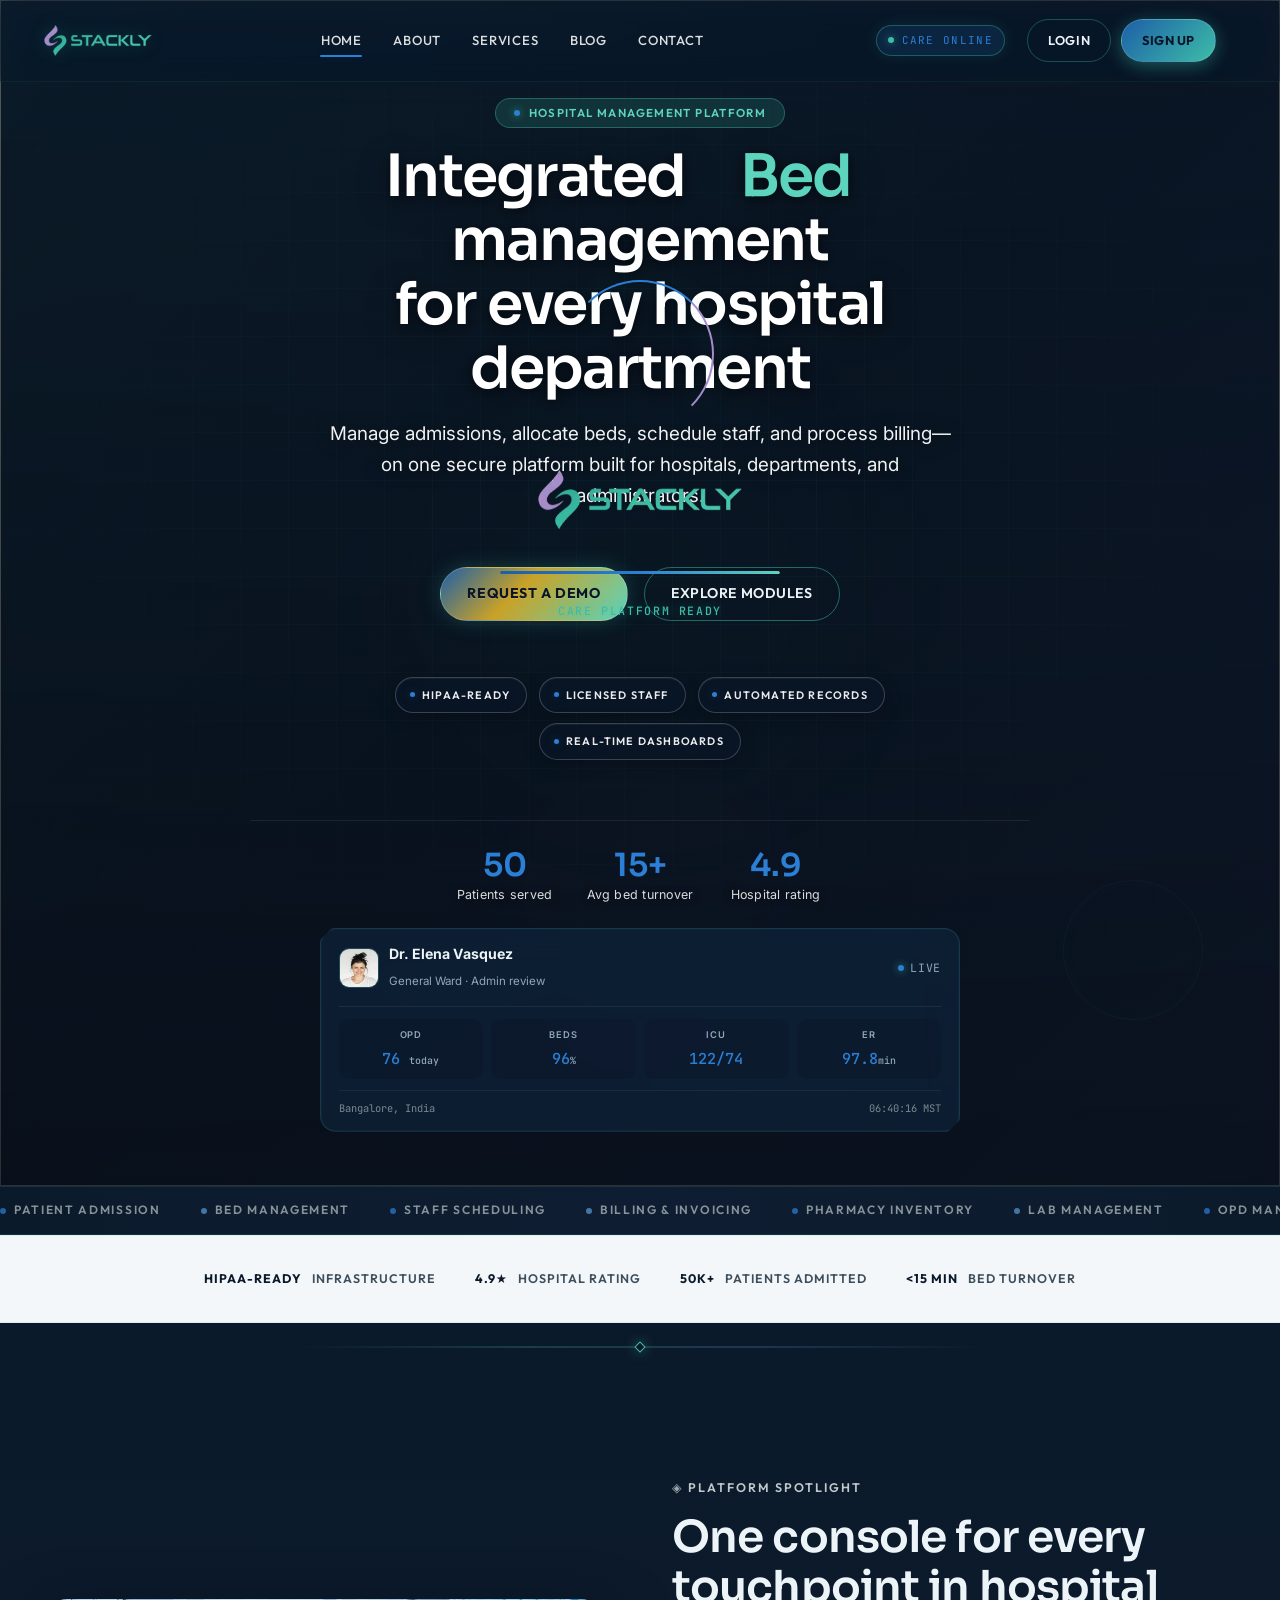
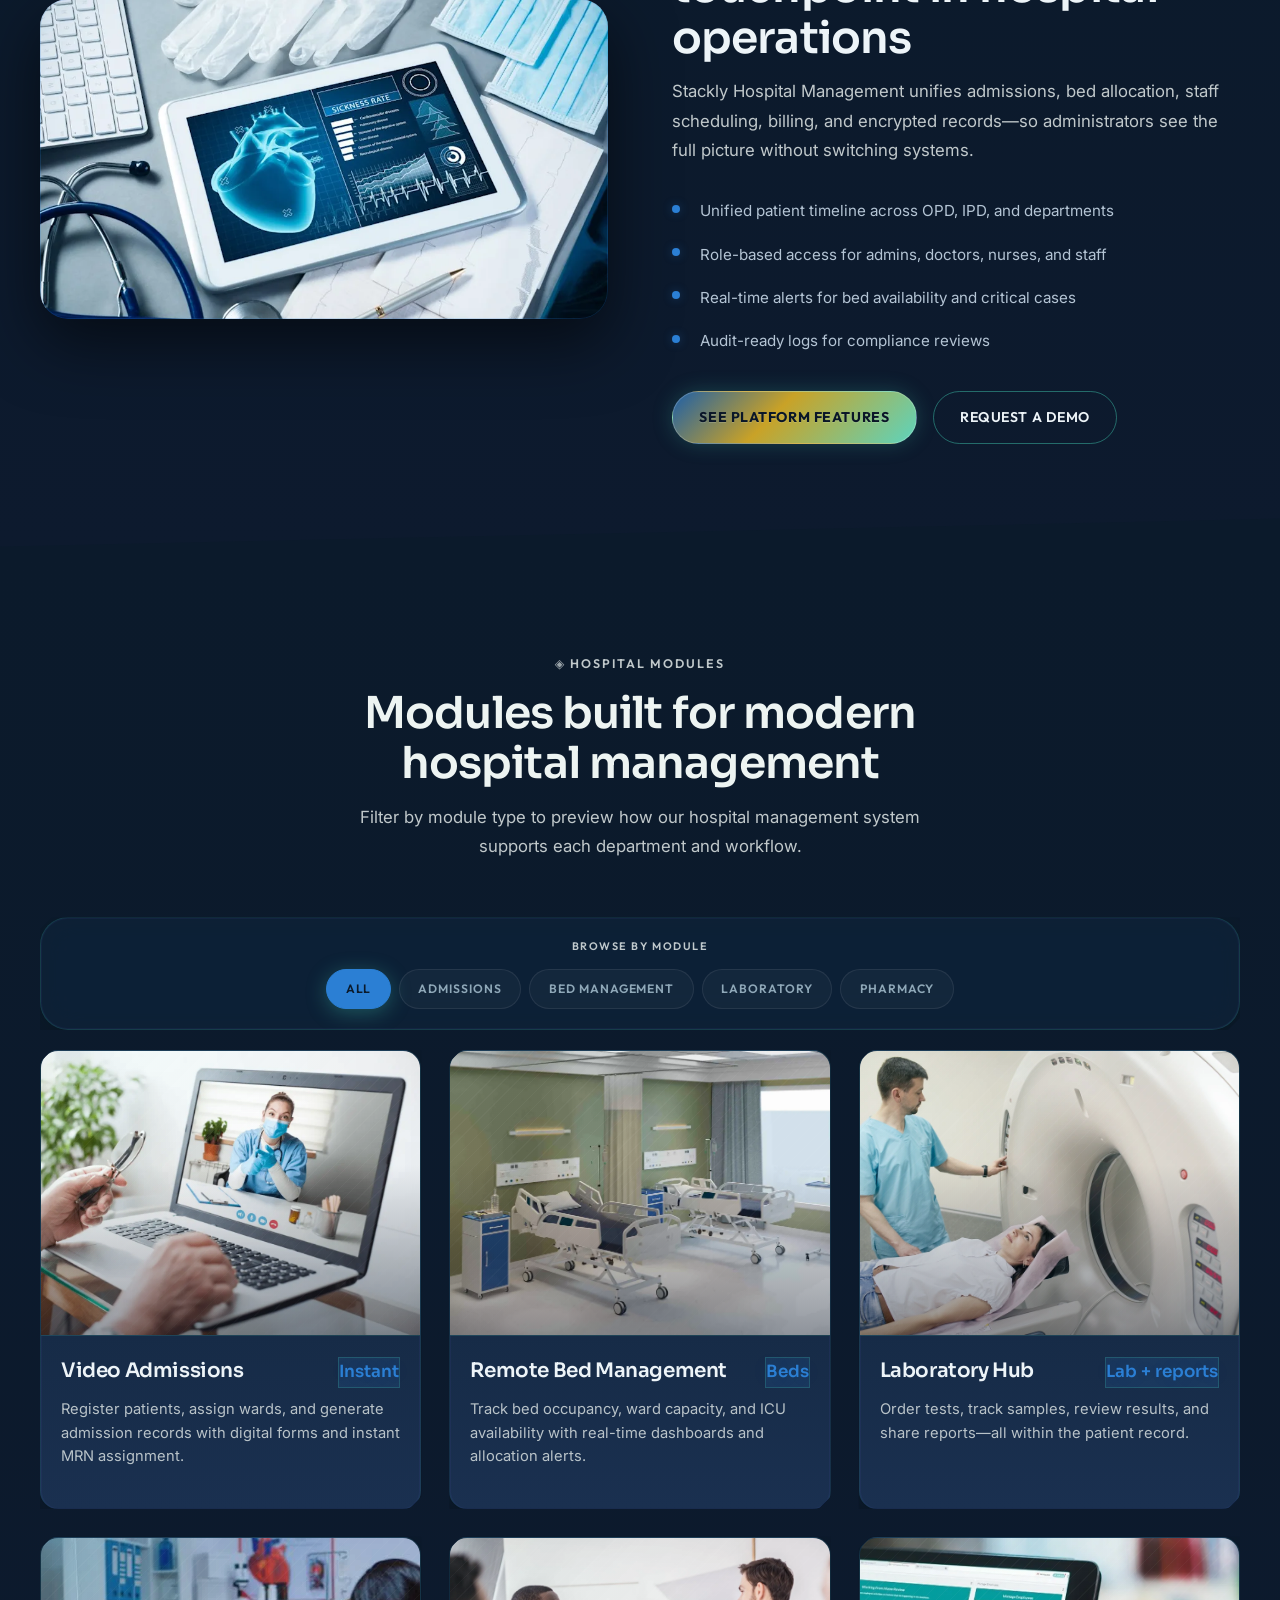
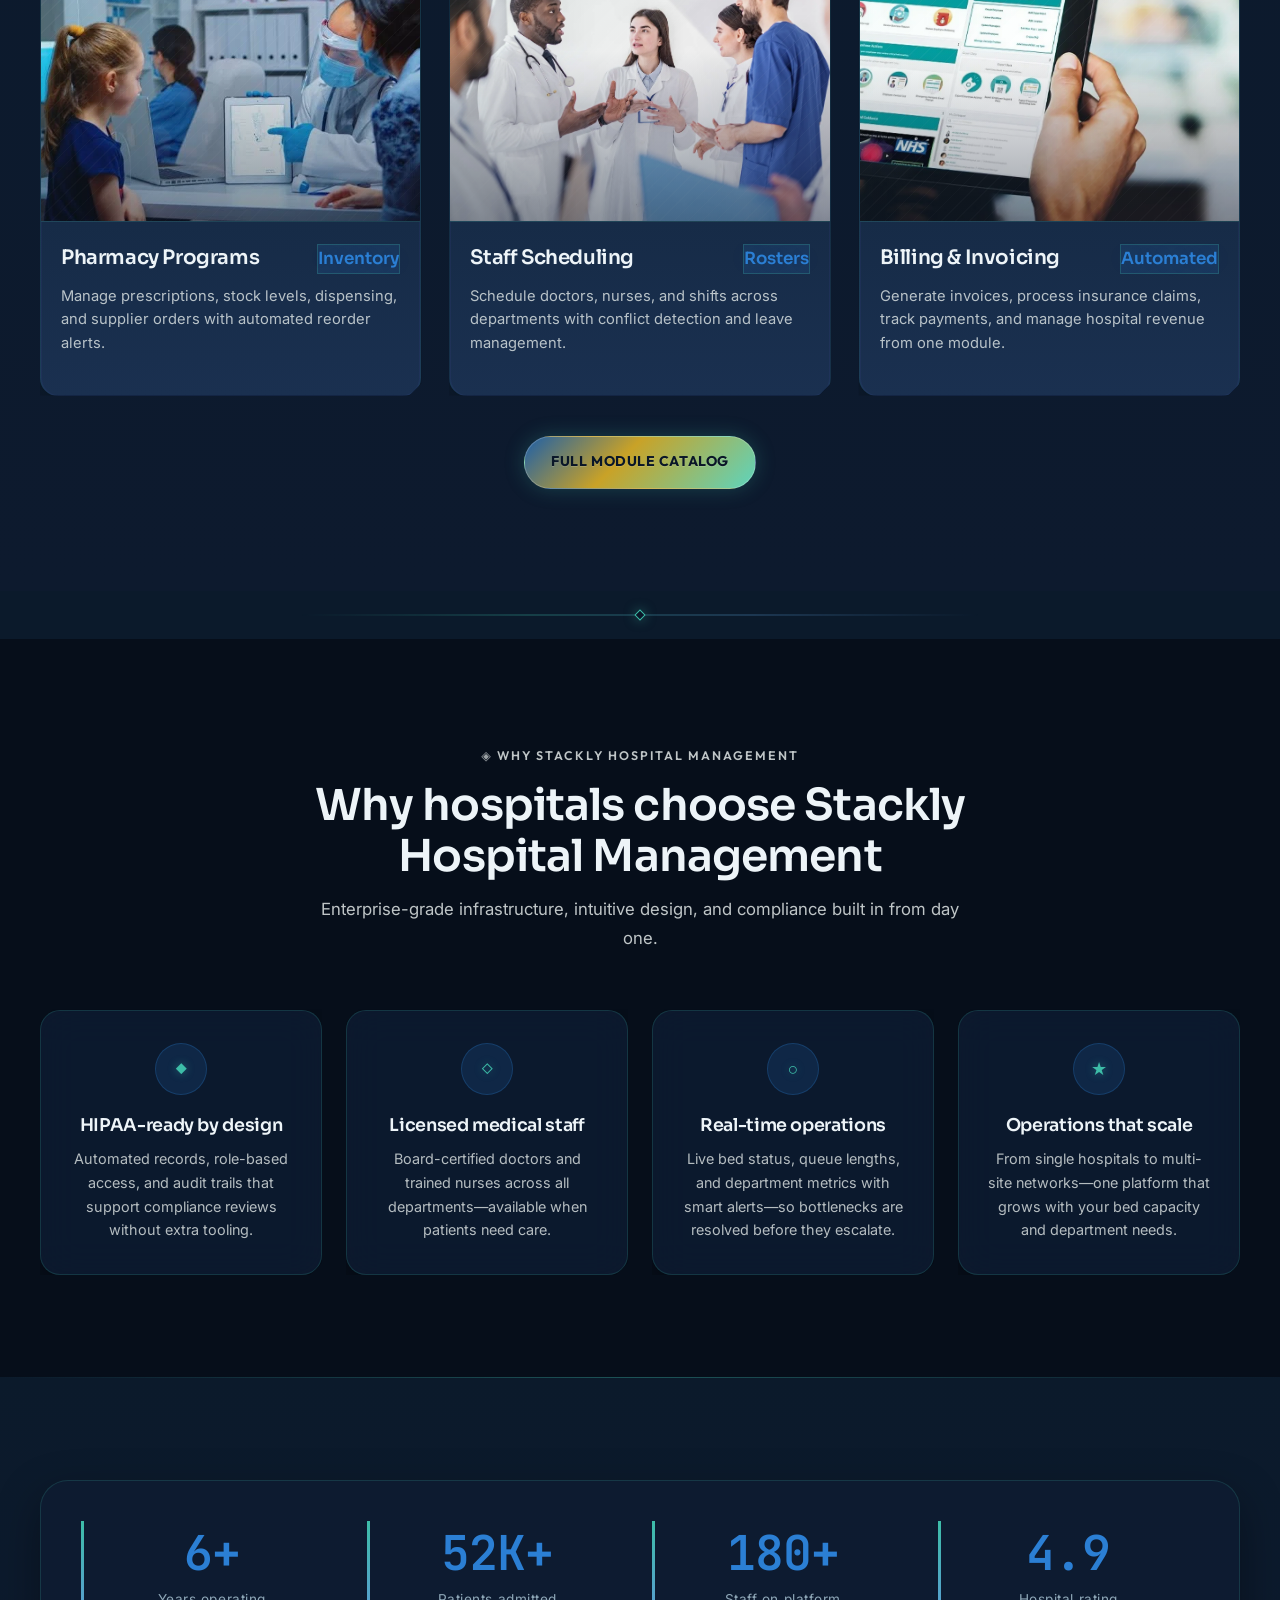
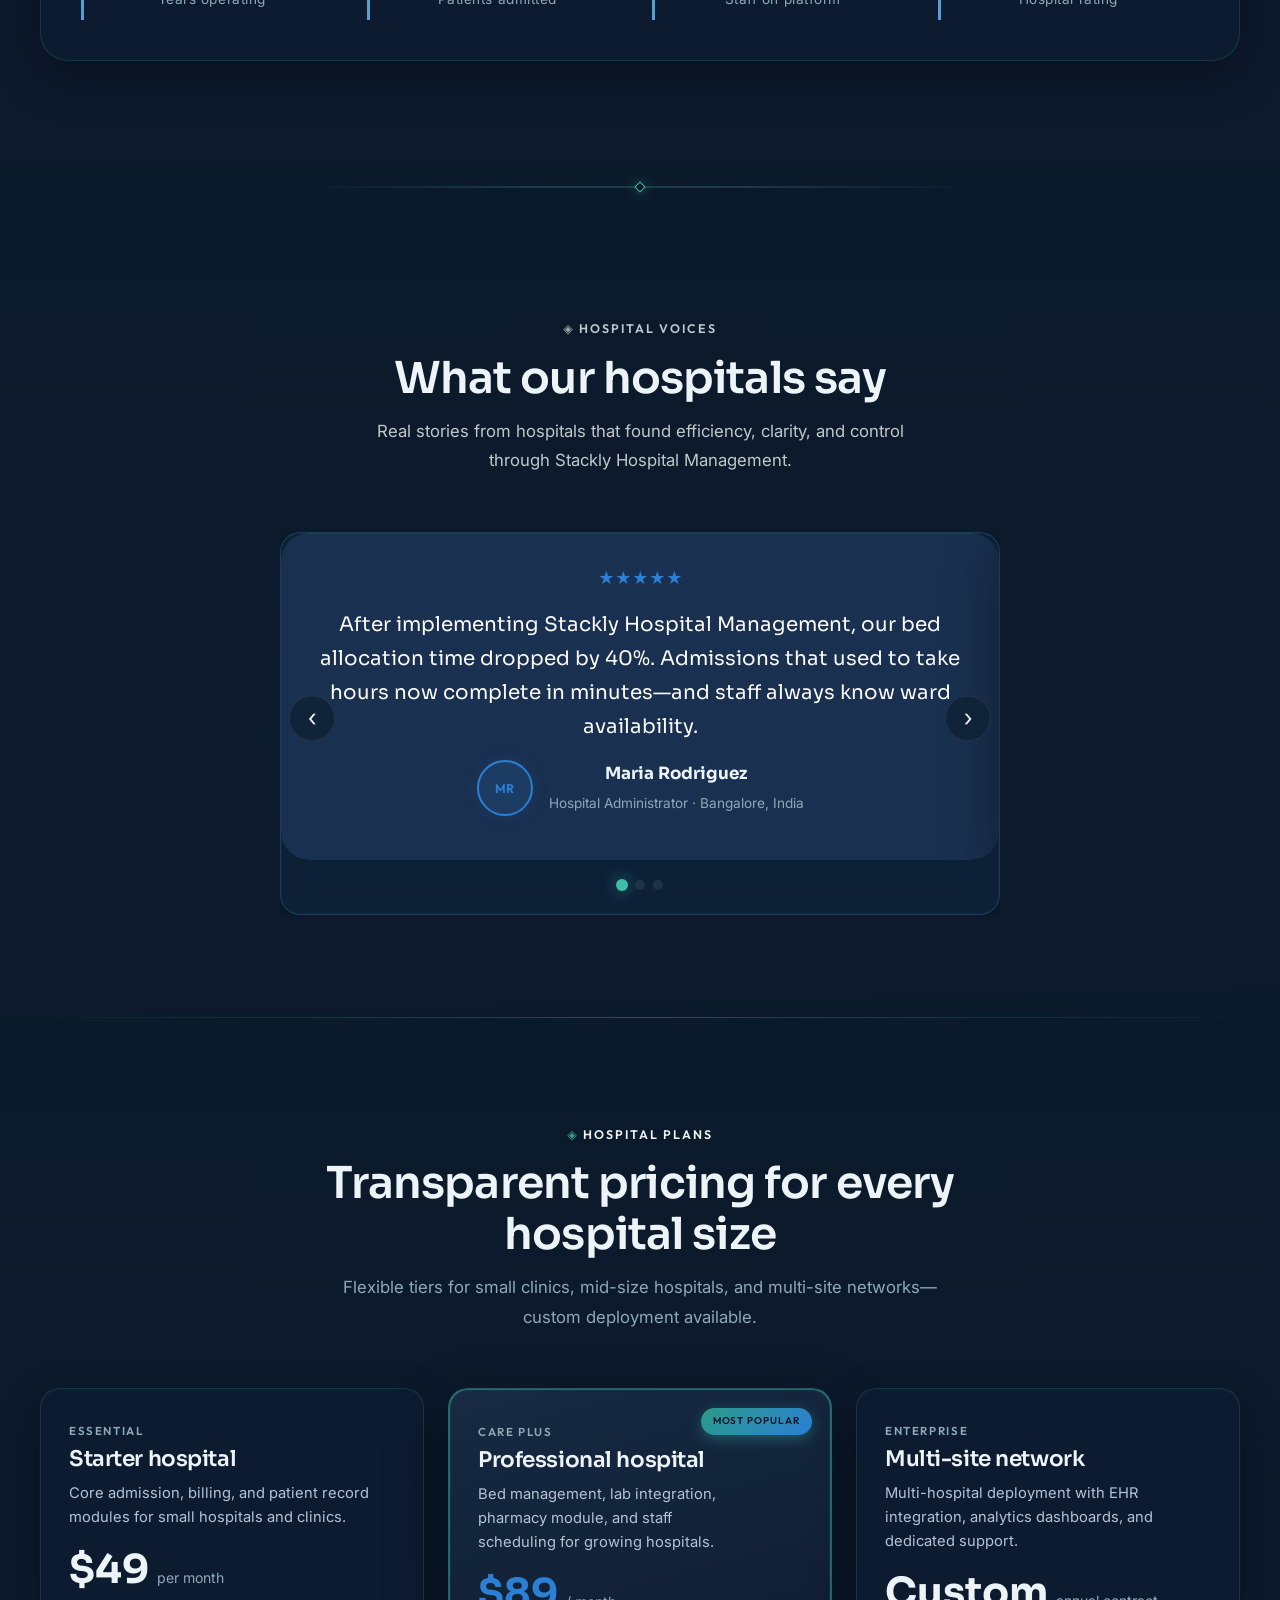
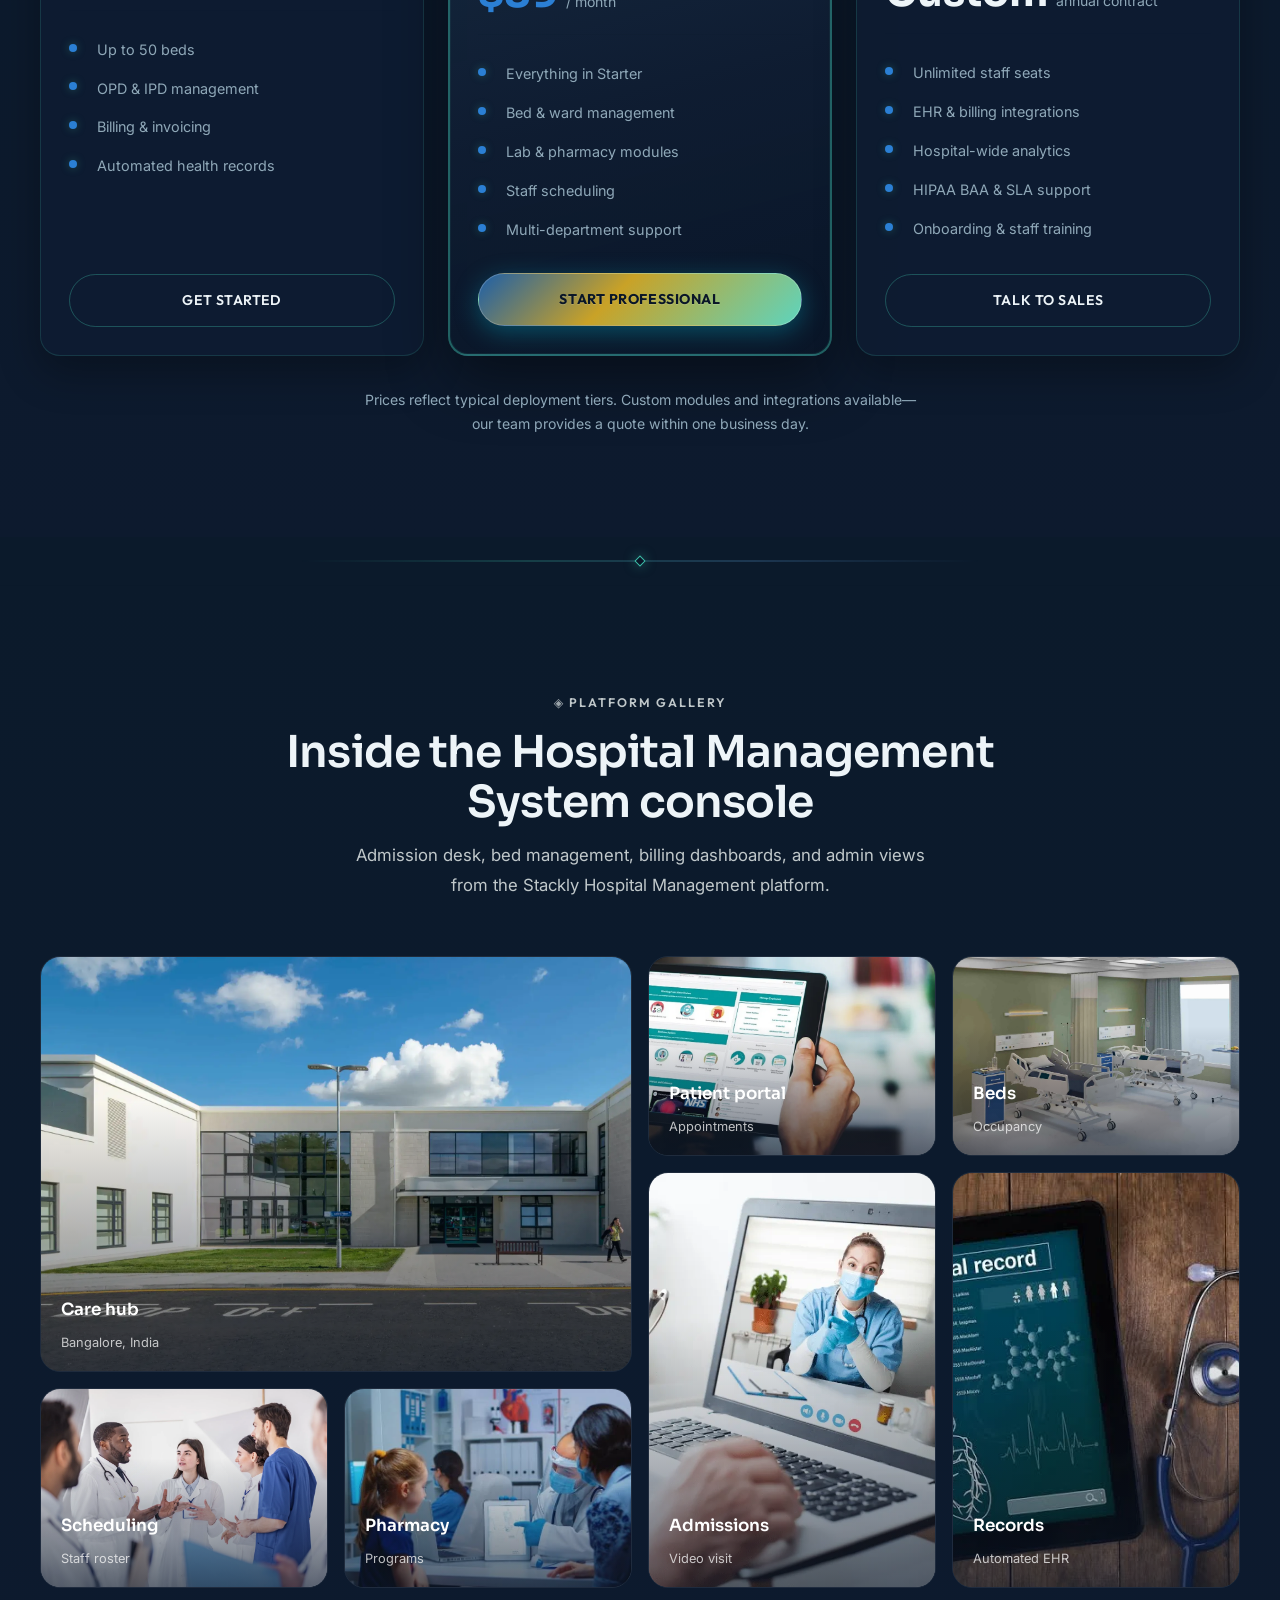
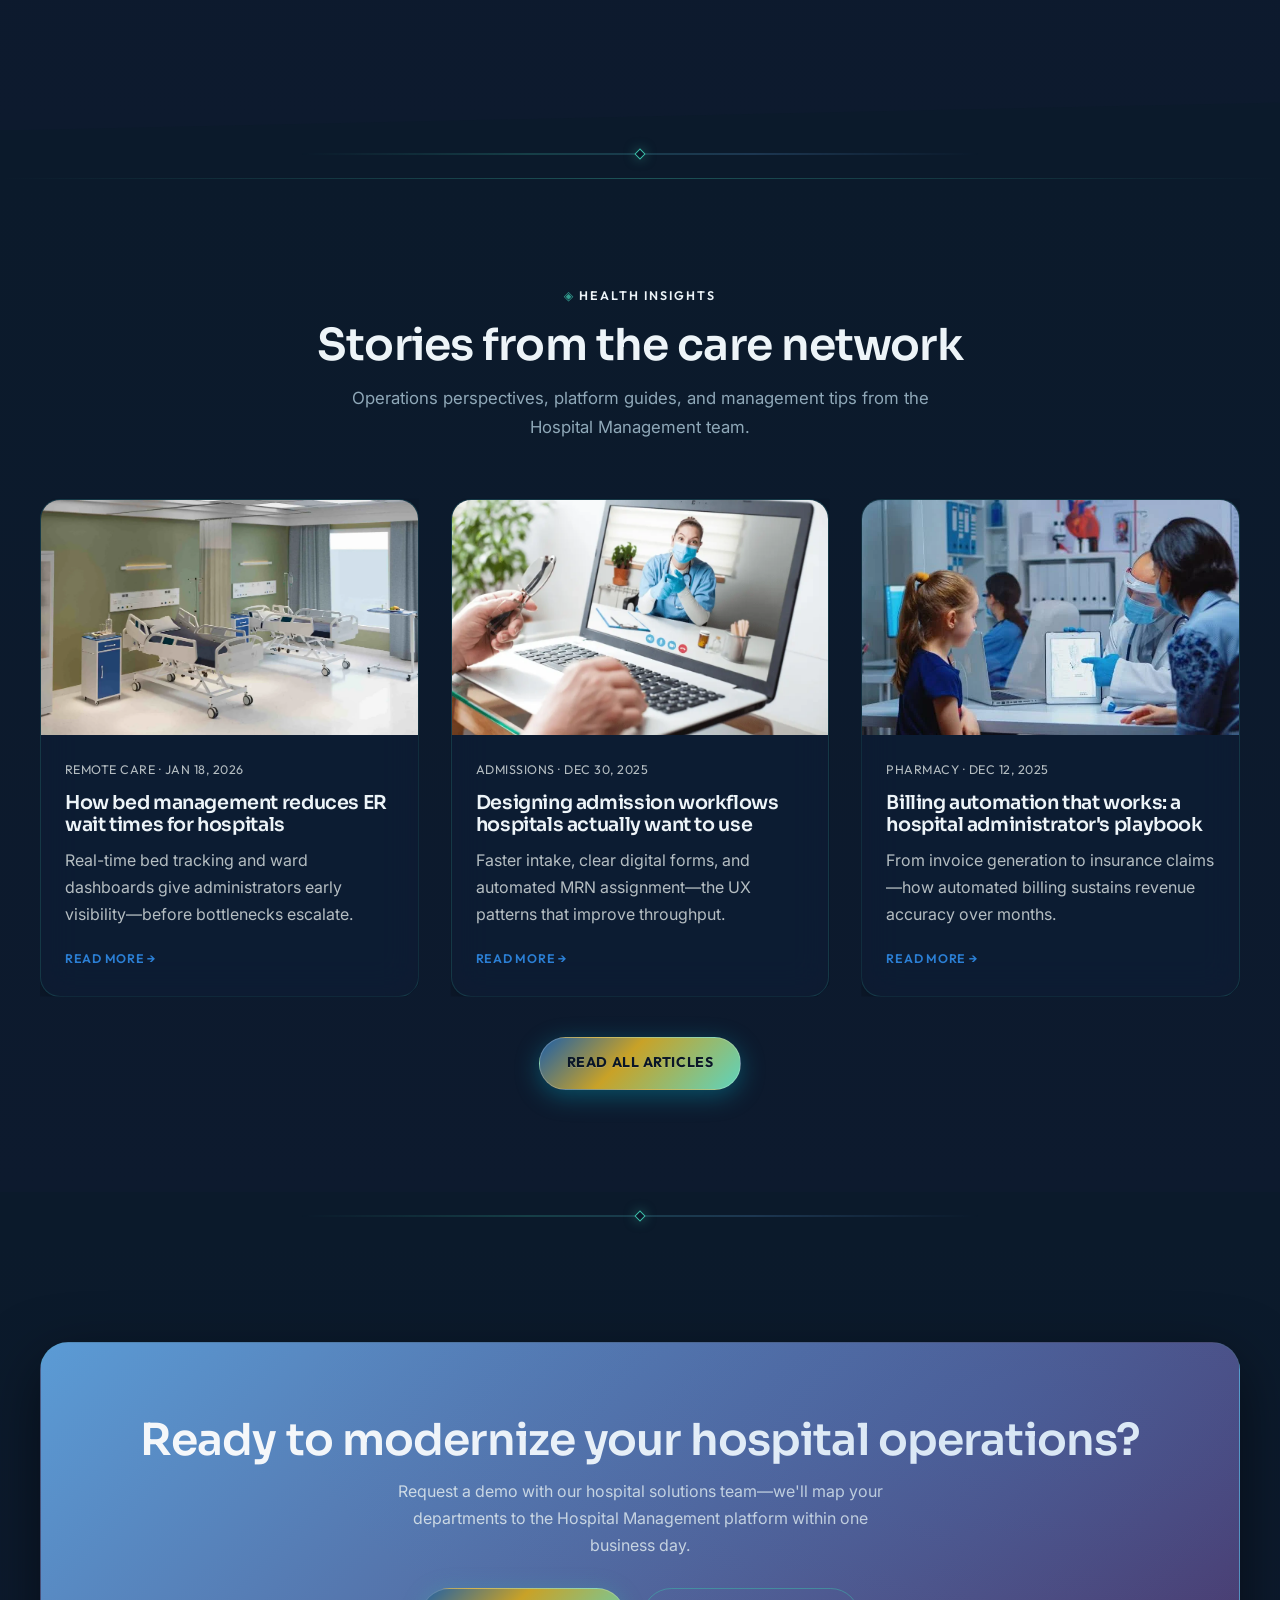
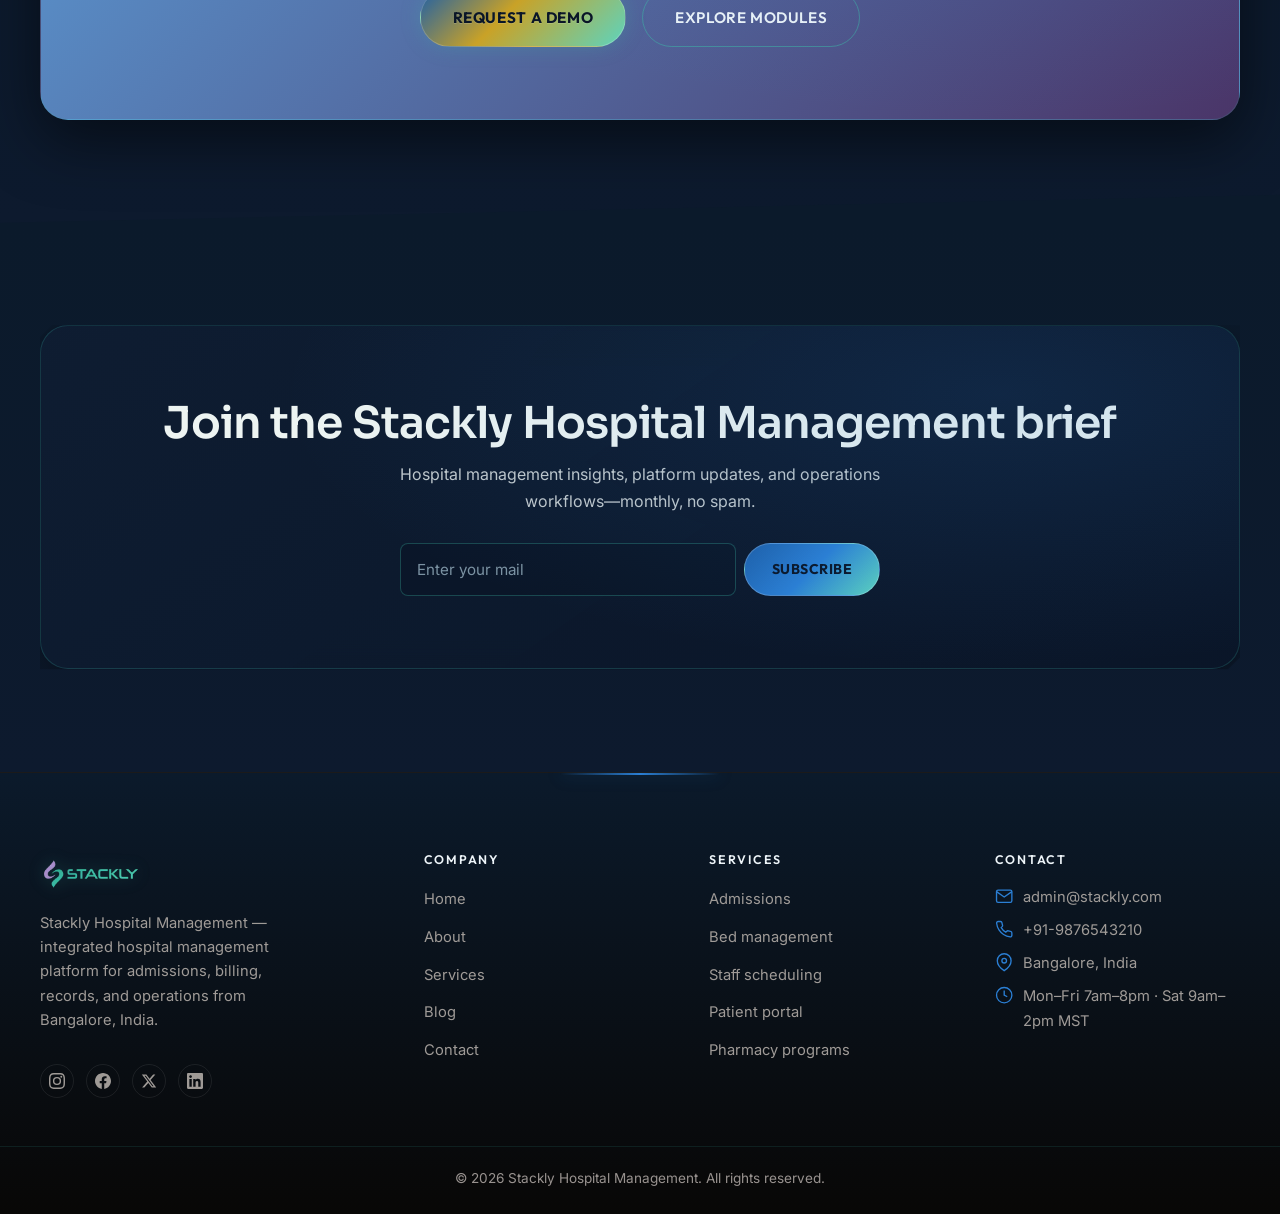
==== index.html @ e1c386f4 "first commit" ====
﻿<!DOCTYPE html>
<html lang="en">
<head>
  <meta charset="UTF-8">
  <meta name="viewport" content="width=device-width, initial-scale=1.0">
  <meta name="description" content="Stackly Hospital Management — Integrated hospital management platform for admissions, bed management, billing, records, and operations in Bangalore, India.">
  <meta name="theme-color" content="#0B1A2B">
  <title>Stackly Hospital Management — Hospital Management Platform</title>
  <link rel="preconnect" href="https://fonts.googleapis.com">
  <link rel="preconnect" href="https://fonts.gstatic.com" crossorigin>
  <link href="https://fonts.googleapis.com/css2?family=Inter:wght@400;500;600&family=JetBrains+Mono:wght@400;500&family=Outfit:wght@500;600&family=Sora:wght@500;600;700&display=swap" rel="stylesheet">
  <link rel="stylesheet" href="css/style.css">
  <link rel="stylesheet" href="css/responsive.css">
  <link rel="stylesheet" href="css/premium.css">
  <link rel="stylesheet" href="css/healthcare.css">
  <link rel="stylesheet" href="https://cdn.jsdelivr.net/npm/aos@2.3.1/dist/aos.css">
</head>
<body class="page-home page-hero-overlay premium-theme">

  <div id="preloader" aria-hidden="true">
    <div class="preloader__stage">
      <div class="preloader__ring" aria-hidden="true"><span class="preloader__ring-arc"></span></div>
      <img class="preloader__logo" src="images/stackly-healthcare.webp" alt="Stackly Hospital Management" width="220" height="48" decoding="async">
      <div class="preloader__progress" role="progressbar" aria-label="Loading" aria-valuemin="0" aria-valuemax="100" aria-valuenow="0">
        <span class="preloader__progress-fill"></span>
      </div>
      <p class="preloader__tagline" data-boot-messages="Loading hospital system…|Securing patient records…|Connecting departments…|Welcome to Hospital Management">Loading hospital system…</p>
    </div>
  </div>

  <header class="site-header site-header--pro" id="site-header" data-header>
    <div class="container site-header__inner">
      <a class="logo logo--pro" href="index.html" aria-label="Stackly Hospital Management home">
        <img class="logo__img" src="images/stackly-healthcare.webp" alt="Stackly Hospital Management" width="200" height="44" decoding="async">
      </a>
      <button type="button" class="nav-toggle" id="nav-toggle" aria-expanded="false" aria-controls="nav-wrap" aria-label="Open menu">
        <span class="nav-toggle__bar"></span>
        <span class="nav-toggle__bar"></span>
        <span class="nav-toggle__bar"></span>
      </button>
      <div class="site-header__nav-wrap" id="nav-wrap">
        <div class="site-header__nav-inner">
          <nav class="site-header__nav" aria-label="Main navigation">
            <ul class="nav-list">
              <li><a class="nav-link is-active" href="index.html" data-nav-file="index.html">Home</a></li>
              <li><a class="nav-link" href="about.html" data-nav-file="about.html">About</a></li>
              <li><a class="nav-link" href="services.html" data-nav-file="services.html">Services</a></li>
              <li><a class="nav-link" href="blog.html" data-nav-file="blog.html">Blog</a></li>
              <li><a class="nav-link" href="contact.html" data-nav-file="contact.html">Contact</a></li>
            </ul>
          </nav>
          <div class="site-header__actions">
            <a class="btn btn--nav-login" href="login.html" data-nav-file="login.html">Login</a>
            <a class="btn btn--nav-register" href="register.html">Sign up</a>
          </div>
        </div>
      </div>
    </div>
  </header>

  <main class="site-main">

    <section class="hero-premium hero-premium--video hero-premium--health hero-premium--centered" id="hero" aria-labelledby="hero-title">
      <div class="hero-premium__media" aria-hidden="true">
        <video class="hero-premium__video" autoplay muted loop playsinline preload="auto">
          <source src="images/hospital-management.mp4" type="video/mp4">
        </video>
        <img class="hero-premium__poster"  alt="" width="1920" height="1080" decoding="async">
        <div class="hero-premium__overlay"></div>
        <div class="hero-premium__glow hero-premium__glow--1"></div>
        <div class="hero-premium__glow hero-premium__glow--2"></div>
      </div>
      <div class="container hero-premium__layout hero-premium__layout--center hero-health-hero__layout">
        <div class="hero-premium__content hero-premium__content--center hero-health-hero__content" data-aos="fade-up">
          <span class="hero-premium__kicker">Hospital management platform</span>
          <h1 id="hero-title">Integrated <span class="hero-premium__accent hero-rotate" data-hero-rotate data-hero-words="Patient|Bed|Staff|Billing">Patient</span> management<br>for every hospital department</h1>
          <p class="hero-premium__lead lead">Manage admissions, allocate beds, schedule staff, and process billing—on one secure platform built for hospitals, departments, and administrators.</p>
          <div class="hero-premium__actions">
            <a class="btn btn--primary" href="404.html">Request a demo</a>
            <a class="btn btn--outline-light btn--no-hover-color" href="404.html">Explore modules</a>
          </div>
          <ul class="hero-premium__brands" aria-label="Platform trust markers">
            <li class="hero-premium__brand-pill">HIPAA-ready</li>
            <li class="hero-premium__brand-pill">Licensed staff</li>
            <li class="hero-premium__brand-pill">Automated records</li>
            <li class="hero-premium__brand-pill">Real-time dashboards</li>
          </ul>
          <div class="hero-health-stats hero-health-stats--center" data-hero-stats data-aos="fade-up" data-aos-delay="100">
            <div class="hero-health-stats__item">
              <span class="hero-health-stats__value"><span class="stat-counter" data-target="50" data-format="kplus">0</span></span>
              <span class="hero-health-stats__label">Patients served</span>
            </div>
            <div class="hero-health-stats__item">
              <span class="hero-health-stats__value"><span class="stat-counter" data-target="15" data-format="plus">0</span></span>
              <span class="hero-health-stats__label">Avg bed turnover</span>
            </div>
            <div class="hero-health-stats__item">
              <span class="hero-health-stats__value"><span class="stat-counter" data-target="4.9" data-format="decimal" data-decimals="1">0</span></span>
              <span class="hero-health-stats__label">Hospital rating</span>
            </div>
          </div>
        </div>
        <aside class="hero-vitals-strip glass-card" data-hero-telemetry data-aos="fade-up" data-aos-delay="200" aria-label="Live hospital stats preview">
          <div class="hero-vitals-strip__session">
            <img class="hero-vitals-strip__avatar" src="images/about-nina.webp" alt="" width="40" height="40" loading="lazy" decoding="async">
            <div>
              <strong>Dr. Elena Vasquez</strong>
              <span>General Ward · Admin review</span>
            </div>
            <span class="hero-vitals-strip__live"><span class="hero-vitals-strip__dot" aria-hidden="true"></span> Live</span>
          </div>
          <dl class="hero-vitals-strip__grid">
            <div><dt>OPD</dt><dd><span data-telemetry="hr">47</span> <small>today</small></dd></div>
            <div><dt>Beds</dt><dd><span data-telemetry="spo2">84</span><small>%</small></dd></div>
            <div><dt>ICU</dt><dd><span data-telemetry="bp">12/15</span></dd></div>
            <div><dt>ER</dt><dd><span data-telemetry="temp">22</span><small>min</small></dd></div>
          </dl>
          <div class="hero-vitals-strip__footer">
            <span data-telemetry="coords">Bangalore, India</span>
            <span data-telemetry="clock">00:00:00 MST</span>
          </div>
        </aside>
      </div>
    </section>

    <div class="care-signal-rail" aria-hidden="true">
      <div class="care-signal-rail__track">
        <span>Patient admission</span><span>Bed management</span><span>Staff scheduling</span><span>Billing &amp; invoicing</span><span>Pharmacy inventory</span><span>Lab management</span><span>OPD management</span><span>IPD management</span><span>Doctor roster</span><span>Emergency alerts</span>
        <span>Patient admission</span><span>Bed management</span><span>Staff scheduling</span><span>Billing &amp; invoicing</span><span>Pharmacy inventory</span><span>Lab management</span><span>OPD management</span><span>IPD management</span><span>Doctor roster</span><span>Emergency alerts</span>
      </div>
    </div>

    <div class="trust-strip" aria-label="Trust indicators">
      <div class="container">
        <ul class="trust-strip__list">
          <li class="trust-strip__item"><strong>HIPAA-ready</strong> infrastructure</li>
          <li class="trust-strip__item"><strong>4.9★</strong> hospital rating</li>
          <li class="trust-strip__item"><strong>50K+</strong> patients admitted</li>
          <li class="trust-strip__item"><strong>&lt;15 min</strong> bed turnover</li>
        </ul>
      </div>
    </div>

    <section class="section section--dark" id="featured">
      <div class="container split-layout">
        <div class="split-layout__image" data-aos="fade-right">
          <img src="images/digital-health-about.webp" alt="Stackly Hospital Management hospital management dashboard showing admissions, beds, and billing" width="900" height="680" loading="lazy" decoding="async">
        </div>
        <div data-aos="fade-left">
          <p class="section__kicker">Platform spotlight</p>
          <h2 class="section__title">One console for every touchpoint in hospital operations</h2>
          <p class="split-layout__lead">Stackly Hospital Management unifies admissions, bed allocation, staff scheduling, billing, and encrypted records—so administrators see the full picture without switching systems.</p>
          <ul class="checklist">
            <li>Unified patient timeline across OPD, IPD, and departments</li>
            <li>Role-based access for admins, doctors, nurses, and staff</li>
            <li>Real-time alerts for bed availability and critical cases</li>
            <li>Audit-ready logs for compliance reviews</li>
          </ul>
          <div class="split-layout__actions">
            <a class="btn btn--primary" href="404.html">See platform features</a>
            <a class="btn btn--outline-light" href="404.html">Request a demo</a>
          </div>
        </div>
      </div>
    </section>



    <section class="section section--dark section--menu-preview" id="services-preview">
      <div class="container">
        <header class="section__head section__head--center">
          <p class="section__kicker" data-aos="fade-up">Hospital modules</p>
          <h2 class="section__title" data-aos="fade-up" data-aos-delay="100">Modules built for modern hospital management</h2>
          <p class="section__lead" data-aos="fade-up" data-aos-delay="150">Filter by module type to preview how our hospital management system supports each department and workflow.</p>
        </header>
        <div class="menu-filter-bar" data-aos="fade-up">
          <div class="menu-filter-shell glass-card">
            <p class="menu-filter-shell__label">Browse by module</p>
            <div class="menu-tabs" data-menu-filter role="tablist" aria-label="Filter services">
              <button type="button" class="menu-tab is-active" data-menu-tab="all" role="tab" aria-selected="true">All</button>
              <button type="button" class="menu-tab" data-menu-tab="telehealth" role="tab" aria-selected="false">Admissions</button>
              <button type="button" class="menu-tab" data-menu-tab="monitoring" role="tab" aria-selected="false">Bed Management</button>
              <button type="button" class="menu-tab" data-menu-tab="diagnostics" role="tab" aria-selected="false">Laboratory</button>
              <button type="button" class="menu-tab" data-menu-tab="wellness" role="tab" aria-selected="false">Pharmacy</button>
            </div>
          </div>
        </div>
        <div class="dish-grid" data-menu-board data-aos="fade-up">
          <article class="dish-card glass-card menu-item" data-category="telehealth">
            <div class="dish-card__image dish-card__image--empty">
              <img src="images/video-telehealth.webp" alt="Hospital patient admission module" width="600" height="450" loading="lazy" decoding="async">
            </div>
            <div class="dish-card__body">
              <div class="dish-card__meta"><h3 class="dish-card__name">Video Admissions</h3><span class="dish-card__price">Instant</span></div>
              <p class="dish-card__desc">Register patients, assign wards, and generate admission records with digital forms and instant MRN assignment.</p>
            </div>
          </article>
          <article class="dish-card glass-card menu-item" data-category="monitoring">
            <div class="dish-card__image dish-card__image--empty">
              <img src="images/Bed-management.webp" alt="Remote patient monitoring dashboard" width="600" height="450" loading="lazy" decoding="async">
            </div>
            <div class="dish-card__body">
              <div class="dish-card__meta"><h3 class="dish-card__name">Remote Bed Management</h3><span class="dish-card__price">Beds</span></div>
              <p class="dish-card__desc">Track bed occupancy, ward capacity, and ICU availability with real-time dashboards and allocation alerts.</p>
            </div>
          </article>
          <article class="dish-card glass-card menu-item" data-category="diagnostics">
            <div class="dish-card__image dish-card__image--empty">
              <img src="images/diagnostic hub.webp" alt="Digital diagnostics workflow" width="600" height="450" loading="lazy" decoding="async">
            </div>
            <div class="dish-card__body">
              <div class="dish-card__meta"><h3 class="dish-card__name">Laboratory Hub</h3><span class="dish-card__price">Lab + reports</span></div>
              <p class="dish-card__desc">Order tests, track samples, review results, and share reports—all within the patient record.</p>
            </div>
          </article>
          <article class="dish-card glass-card menu-item" data-category="wellness">
            <div class="dish-card__image dish-card__image--empty">
              <img src="images/wellness-program.webp" alt="Pharmacy and preventive care program" width="600" height="450" loading="lazy" decoding="async">
            </div>
            <div class="dish-card__body">
              <div class="dish-card__meta"><h3 class="dish-card__name">Pharmacy Programs</h3><span class="dish-card__price">Inventory</span></div>
              <p class="dish-card__desc">Manage prescriptions, stock levels, dispensing, and supplier orders with automated reorder alerts.</p>
            </div>
          </article>
          <article class="dish-card glass-card menu-item" data-category="telehealth">
            <div class="dish-card__image dish-card__image--empty">
              <img src="images/care-coordination.webp" alt="Staff scheduling workflow" width="600" height="450" loading="lazy" decoding="async">
            </div>
            <div class="dish-card__body">
              <div class="dish-card__meta"><h3 class="dish-card__name">Staff Scheduling</h3><span class="dish-card__price">Rosters</span></div>
              <p class="dish-card__desc">Schedule doctors, nurses, and shifts across departments with conflict detection and leave management.</p>
            </div>
          </article>
          <article class="dish-card glass-card menu-item" data-category="monitoring">
            <div class="dish-card__image dish-card__image--empty">
              <img src="images/patient-portal.webp" alt="Patient portal and secure health records" width="600" height="450" loading="lazy" decoding="async">
            </div>
            <div class="dish-card__body">
              <div class="dish-card__meta"><h3 class="dish-card__name">Billing &amp; Invoicing</h3><span class="dish-card__price">Automated</span></div>
              <p class="dish-card__desc">Generate invoices, process insurance claims, track payments, and manage hospital revenue from one module.</p>
            </div>
          </article>
        </div>
        <div class="section-cta__actions" data-aos="fade-up">
          <a class="btn btn--primary" href="404.html">Full module catalog</a>
        </div>
      </div>
    </section>

    <section class="section section--canvas" id="why-us">
      <div class="container">
        <header class="section__head section__head--center">
          <p class="section__kicker" data-aos="fade-up">Why Stackly Hospital Management</p>
          <h2 class="section__title" data-aos="fade-up" data-aos-delay="100">Why hospitals choose Stackly Hospital Management</h2>
          <p class="section__lead" data-aos="fade-up" data-aos-delay="150">Enterprise-grade infrastructure, intuitive design, and compliance built in from day one.</p>
        </header>
        <div class="why-grid">
          <article class="why-card glass-card" data-aos="fade-up">
            <span class="why-card__icon" aria-hidden="true">◆</span>
            <h3>HIPAA-ready by design</h3>
            <p>Automated records, role-based access, and audit trails that support compliance reviews without extra tooling.</p>
          </article>
          <article class="why-card glass-card" data-aos="fade-up" data-aos-delay="50">
            <span class="why-card__icon" aria-hidden="true">◇</span>
            <h3>Licensed medical staff</h3>
            <p>Board-certified doctors and trained nurses across all departments—available when patients need care.</p>
          </article>
          <article class="why-card glass-card" data-aos="fade-up" data-aos-delay="100">
            <span class="why-card__icon" aria-hidden="true">○</span>
            <h3>Real-time operations</h3>
            <p>Live bed status, queue lengths, and department metrics with smart alerts—so bottlenecks are resolved before they escalate.</p>
          </article>
          <article class="why-card glass-card" data-aos="fade-up" data-aos-delay="150">
            <span class="why-card__icon" aria-hidden="true">★</span>
            <h3>Operations that scale</h3>
            <p>From single hospitals to multi-site networks—one platform that grows with your bed capacity and department needs.</p>
          </article>
        </div>
      </div>
    </section>

    <section class="section section--cream" id="stats">
      <div class="container">
        <div class="stats-band" data-aos="fade-up">
          <div class="stat-item">
            <span class="stat-item__value"><span class="stat-counter" data-target="6" data-format="plus">0</span></span>
            <span class="stat-item__label">Years operating</span>
          </div>
          <div class="stat-item">
            <span class="stat-item__value"><span class="stat-counter" data-target="52000" data-format="kplus">0</span></span>
            <span class="stat-item__label">Patients admitted</span>
          </div>
          <div class="stat-item">
            <span class="stat-item__value"><span class="stat-counter" data-target="180" data-format="plus">0</span></span>
            <span class="stat-item__label">Staff on platform</span>
          </div>
          <div class="stat-item">
            <span class="stat-item__value"><span class="stat-counter" data-target="4.9" data-format="decimal" data-decimals="1">0</span></span>
            <span class="stat-item__label">Hospital rating</span>
          </div>
        </div>
      </div>
    </section>

    <section class="section section--dark section--testimonials" id="testimonials">
      <div class="container">
        <header class="section__head section__head--center">
          <p class="section__kicker" data-aos="fade-up">Hospital voices</p>
          <h2 class="section__title" data-aos="fade-up" data-aos-delay="100">What our hospitals say</h2>
          <p class="section__lead" data-aos="fade-up" data-aos-delay="150">Real stories from hospitals that found efficiency, clarity, and control through Stackly Hospital Management.</p>
        </header>
        <div class="testimonial-slider testimonial-slider--home glass-card" data-testimonial-slider data-aos="fade-up" aria-label="Hospital testimonials">
          <button type="button" class="testimonial-slider__arrow testimonial-slider__arrow--prev" data-testimonial-prev aria-label="Previous testimonial">&#8249;</button>
          <div class="testimonial-track">
            <div class="testimonial-slides" data-testimonial-track>
              <article class="testimonial-slide testimonial-slide--premium" aria-hidden="false">
                <div class="testimonial-stars" aria-label="5 out of 5 stars">&#9733;&#9733;&#9733;&#9733;&#9733;</div>
                <blockquote class="testimonial-quote">After implementing Stackly Hospital Management, our bed allocation time dropped by 40%. Admissions that used to take hours now complete in minutes—and staff always know ward availability.</blockquote>
                <footer class="testimonial-head">
                  <span class="testimonial-avatar" aria-hidden="true">MR</span>
                  <div class="testimonial-meta"><strong>Maria Rodriguez</strong><span>Hospital Administrator · Bangalore, India</span></div>
                </footer>
              </article>
              <article class="testimonial-slide testimonial-slide--premium" aria-hidden="true">
                <div class="testimonial-stars" aria-label="5 out of 5 stars">&#9733;&#9733;&#9733;&#9733;&#9733;</div>
                <blockquote class="testimonial-quote">We deployed the billing module and cut invoice processing from days to hours. Insurance claims sync automatically and revenue tracking is finally transparent.</blockquote>
                <footer class="testimonial-head">
                  <span class="testimonial-avatar" aria-hidden="true">JT</span>
                  <div class="testimonial-meta"><strong>James Turner</strong><span>Finance Director · Hyderabad, India</span></div>
                </footer>
              </article>
              <article class="testimonial-slide testimonial-slide--premium" aria-hidden="true">
                <div class="testimonial-stars" aria-label="5 out of 5 stars">&#9733;&#9733;&#9733;&#9733;&#9733;</div>
                <blockquote class="testimonial-quote">Our hospital adopted Stackly Hospital Management for staff scheduling—shift conflicts that used to cause chaos are now resolved in minutes. Departments notice the difference.</blockquote>
                <footer class="testimonial-head">
                  <span class="testimonial-avatar" aria-hidden="true">LP</span>
                  <div class="testimonial-meta"><strong>Dr. Lisa Park</strong><span>Medical Director · City General Hospital</span></div>
                </footer>
              </article>
            </div>
          </div>
          <button type="button" class="testimonial-slider__arrow testimonial-slider__arrow--next" data-testimonial-next aria-label="Next testimonial">&#8250;</button>
          <div class="testimonial-dots" data-testimonial-dots role="tablist" aria-label="Testimonial pagination"></div>
        </div>
      </div>
    </section>

    <section class="section section--cream section--pricing" id="pricing">
      <div class="container">
        <header class="section__head section__head--center">
          <p class="section__kicker" data-aos="fade-up">Hospital plans</p>
          <h2 class="section__title" data-aos="fade-up" data-aos-delay="100">Transparent pricing for every hospital size</h2>
          <p class="section__lead" data-aos="fade-up" data-aos-delay="150">Flexible tiers for small clinics, mid-size hospitals, and multi-site networks—custom deployment available.</p>
        </header>
        <div class="pricing-grid">
          <article class="pricing-card" data-aos="fade-up">
            <div class="pricing-card__head">
              <p class="pricing-card__tier">Essential</p>
              <h3 class="pricing-card__name">Starter hospital</h3>
              <p class="pricing-card__desc">Core admission, billing, and patient record modules for small hospitals and clinics.</p>
            </div>
            <div class="pricing-card__price">
              <span class="pricing-card__amount">$49</span>
              <span class="pricing-card__period">per month</span>
            </div>
            <ul class="pricing-card__features checklist">
              <li>Up to 50 beds</li>
              <li>OPD &amp; IPD management</li>
              <li>Billing &amp; invoicing</li>
              <li>Automated health records</li>
            </ul>
            <a class="btn btn--outline-dark pricing-card__cta" href="404.html">Get started</a>
          </article>
          <article class="pricing-card pricing-card--featured" data-aos="fade-up" data-aos-delay="50">
            <span class="pricing-card__badge">Most popular</span>
            <div class="pricing-card__head">
              <p class="pricing-card__tier">Care Plus</p>
              <h3 class="pricing-card__name">Professional hospital</h3>
              <p class="pricing-card__desc">Bed management, lab integration, pharmacy module, and staff scheduling for growing hospitals.</p>
            </div>
            <div class="pricing-card__price">
              <span class="pricing-card__amount">$89</span>
              <span class="pricing-card__period">/ month</span>
            </div>
            <ul class="pricing-card__features checklist">
              <li>Everything in Starter</li>
              <li>Bed &amp; ward management</li>
              <li>Lab &amp; pharmacy modules</li>
              <li>Staff scheduling</li>
              <li>Multi-department support</li>
            </ul>
            <a class="btn btn--primary pricing-card__cta" href="404.html">Start Professional</a>
          </article>
          <article class="pricing-card" data-aos="fade-up" data-aos-delay="100">
            <div class="pricing-card__head">
              <p class="pricing-card__tier">Enterprise</p>
              <h3 class="pricing-card__name">Multi-site network</h3>
              <p class="pricing-card__desc">Multi-hospital deployment with EHR integration, analytics dashboards, and dedicated support.</p>
            </div>
            <div class="pricing-card__price">
              <span class="pricing-card__amount">Custom</span>
              <span class="pricing-card__period">annual contract</span>
            </div>
            <ul class="pricing-card__features checklist">
              <li>Unlimited staff seats</li>
              <li>EHR &amp; billing integrations</li>
              <li>Hospital-wide analytics</li>
              <li>HIPAA BAA &amp; SLA support</li>
              <li>Onboarding &amp; staff training</li>
            </ul>
            <a class="btn btn--outline-dark pricing-card__cta" href="404.html">Talk to sales</a>
          </article>
        </div>
        <p class="pricing-note" data-aos="fade-up">Prices reflect typical deployment tiers. Custom modules and integrations available—our team provides a quote within one business day.</p>
      </div>
    </section>

    <section class="section section--dark section--gallery-preview" id="gallery-preview">
      <div class="container">
        <header class="section__head section__head--center">
          <p class="section__kicker" data-aos="fade-up">Platform gallery</p>
          <h2 class="section__title" data-aos="fade-up" data-aos-delay="100">Inside the Hospital Management System console</h2>
          <p class="section__lead" data-aos="fade-up" data-aos-delay="150">Admission desk, bed management, billing dashboards, and admin views from the Stackly Hospital Management platform.</p>
        </header>
        <div class="gallery-showcase" data-aos="fade-up">
          <a class="gallery-showcase__item gallery-showcase__item--hero" href="404.html">
            <img src="images/care-hub.webp" alt="Main care coordination dashboard" width="900" height="700" loading="lazy" decoding="async">
            <span class="gallery-showcase__caption"><strong>Care hub</strong><span>Bangalore, India</span></span>
          </a>
          <a class="gallery-showcase__item" href="404.html">
            <img src="images/patient-portal.webp" alt="Patient portal appointment view" width="600" height="600" loading="lazy" decoding="async">
            <span class="gallery-showcase__caption"><strong>Patient portal</strong><span>Appointments</span></span>
          </a>
          <a class="gallery-showcase__item" href="404.html">
            <img src="images/Bed-management.webp" alt="Bed management vitals chart" width="600" height="600" loading="lazy" decoding="async">
            <span class="gallery-showcase__caption"><strong>Beds</strong><span>Occupancy</span></span>
          </a>
          <a class="gallery-showcase__item gallery-showcase__item--tall" href="404.html">
            <img src="images/video-telehealth.webp" alt="Hospital ward management interface" width="600" height="800" loading="lazy" decoding="async">
            <span class="gallery-showcase__caption"><strong>Admissions</strong><span>Video visit</span></span>
          </a>
          <a class="gallery-showcase__item gallery-showcase__item--tall" href="404.html">
            <img src="images/health-records.webp" alt="Secure health records viewer" width="600" height="800" loading="lazy" decoding="async">
            <span class="gallery-showcase__caption"><strong>Records</strong><span>Automated EHR</span></span>
          </a>
          <a class="gallery-showcase__item" href="404.html">
            <img src="images/care-coordination.webp" alt="Care team messaging" width="600" height="600" loading="lazy" decoding="async">
            <span class="gallery-showcase__caption"><strong>Scheduling</strong><span>Staff roster</span></span>
          </a>
          <a class="gallery-showcase__item" href="404.html">
            <img src="images/wellness-program.webp" alt="Pharmacy program tracker" width="600" height="600" loading="lazy" decoding="async">
            <span class="gallery-showcase__caption"><strong>Pharmacy</strong><span>Programs</span></span>
          </a>
        </div>
      </div>
    </section>

    <section class="section section--cream" id="blog-preview">
      <div class="container">
        <header class="section__head section__head--center">
          <p class="section__kicker" data-aos="fade-up">Health insights</p>
          <h2 class="section__title" data-aos="fade-up" data-aos-delay="100">Stories from the care network</h2>
          <p class="section__lead" data-aos="fade-up" data-aos-delay="150">Operations perspectives, platform guides, and management tips from the Hospital Management team.</p>
        </header>
        <div class="blog-grid">
          <article class="blog-card glass-card" data-aos="fade-up">
            <div class="blog-card__thumb"><img src="images/Bed-management.webp" alt="Bed management article" width="600" height="375" loading="lazy" decoding="async"></div>
            <div class="blog-card__body">
              <p class="blog-card__meta">Remote care · Jan 18, 2026</p>
              <h3><a href="404.html">How bed management reduces ER wait times for hospitals</a></h3>
              <p>Real-time bed tracking and ward dashboards give administrators early visibility—before bottlenecks escalate.</p>
              <a class="blog-card__cta" href="404.html">Read more →</a>
            </div>
          </article>
          <article class="blog-card glass-card" data-aos="fade-up" data-aos-delay="50">
            <div class="blog-card__thumb"><img src="images/video-telehealth.webp" alt="Admissions article" width="600" height="375" loading="lazy" decoding="async"></div>
            <div class="blog-card__body">
              <p class="blog-card__meta">Admissions · Dec 30, 2025</p>
              <h3><a href="404.html">Designing admission workflows hospitals actually want to use</a></h3>
              <p>Faster intake, clear digital forms, and automated MRN assignment—the UX patterns that improve throughput.</p>
              <a class="blog-card__cta" href="404.html">Read more →</a>
            </div>
          </article>
          <article class="blog-card glass-card" data-aos="fade-up" data-aos-delay="100">
            <div class="blog-card__thumb"><img src="images/wellness-program.webp" alt="Pharmacy article" width="600" height="375" loading="lazy" decoding="async"></div>
            <div class="blog-card__body">
              <p class="blog-card__meta">Pharmacy · Dec 12, 2025</p>
              <h3><a href="404.html">Billing automation that works: a hospital administrator's playbook</a></h3>
              <p>From invoice generation to insurance claims—how automated billing sustains revenue accuracy over months.</p>
              <a class="blog-card__cta" href="404.html">Read more →</a>
            </div>
          </article>
        </div>
        <div class="section-cta__actions" data-aos="fade-up">
          <a class="btn btn--primary" href="404.html">Read all articles</a>
        </div>
      </div>
    </section>

    <section class="section section--dark" id="reserve-cta">
      <div class="container">
        <div class="cta-band" data-aos="fade-up">
          <h2>Ready to modernize your hospital operations?</h2>
          <p>Request a demo with our hospital solutions team—we'll map your departments to the Hospital Management platform within one business day.</p>
          <div class="cta-band__actions">
            <a class="btn btn--primary btn--lg" href="404.html">Request a demo</a>
            <a class="btn btn--outline-light btn--lg btn--no-hover-color" href="404.html">Explore modules</a>
          </div>
        </div>
      </div>
    </section>

    <section class="section section--dark" id="newsletter">
      <div class="container">
        <div class="cta-band cta-band--newsletter glass-card" data-aos="fade-up">
          <h2>Join the Stackly Hospital Management brief</h2>
          <p>Hospital management insights, platform updates, and operations workflows—monthly, no spam.</p>
          <form id="newsletter-form" class="cta-band__form form" data-validate action="#" method="post" novalidate>
            <div class="form-field cta-band__field">
              <label for="newsletter-email" class="visually-hidden">Email address</label>
              <div class="cta-band__controls">
                <input id="newsletter-email" name="email" type="email" autocomplete="email" placeholder="Enter your mail" required>
                <button type="submit" class="btn btn--on-accent">Subscribe</button>
              </div>
              <span class="field-error">Enter a valid email address.</span>
            </div>
          </form>
          <p class="cta-band__success is-hidden" id="newsletter-success" role="status">Thank you—you're on the list. Redirecting…</p>
        </div>
      </div>
    </section>
  </main>

  <footer class="footer-premium footer-premium--pro" id="site-footer">
    <div class="container footer-premium__grid">
      <div class="footer-brand">
        <a class="logo logo--pro" href="index.html" aria-label="Stackly Hospital Management home">
          <img class="logo__img" src="images/stackly-healthcare.webp" alt="Stackly Hospital Management" width="200" height="44" decoding="async">
        </a>
        <p>Stackly Hospital Management — integrated hospital management platform for admissions, billing, records, and operations from Bangalore, India.</p>
        <div class="footer-social">
          <a href="404.html" aria-label="Instagram"><svg viewBox="0 0 24 24" aria-hidden="true"><path d="M12 2.163c3.204 0 3.584.012 4.85.07 3.252.148 4.771 1.691 4.919 4.919.058 1.265.069 1.645.069 4.849 0 3.205-.012 3.584-.069 4.849-.149 3.225-1.664 4.771-4.919 4.919-1.266.058-1.644.07-4.85.07-3.204 0-3.584-.012-4.849-.07-3.26-.149-4.771-1.699-4.919-4.92-.058-1.265-.07-1.644-.07-4.849 0-3.204.013-3.583.07-4.849.149-3.227 1.664-4.771 4.919-4.919 1.266-.057 1.645-.069 4.849-.069zM12 0C8.741 0 8.333.014 7.053.072 2.695.272.273 2.69.073 7.052.014 8.333 0 8.741 0 12c0 3.259.014 3.668.072 4.948.2 4.358 2.618 6.78 6.98 6.98 1.281.058 1.689.072 4.948.072 3.259 0 3.668-.014 4.948-.072 4.354-.2 6.782-2.618 6.979-6.98.059-1.28.073-1.689.073-4.948 0-3.259-.014-3.667-.072-4.947-.196-4.354-2.617-6.78-6.979-6.98C15.668.014 15.259 0 12 0zm0 5.838a6.162 6.162 0 100 12.324 6.162 6.162 0 000-12.324zM12 16a4 4 0 110-8 4 4 0 010 8zm6.406-11.845a1.44 1.44 0 110 2.881 1.44 1.44 0 010-2.881z"/></svg></a>
          <a href="404.html" aria-label="Facebook"><svg viewBox="0 0 24 24" aria-hidden="true"><path d="M24 12.073c0-6.627-5.373-12-12-12s-12 5.373-12 12c0 5.99 4.388 10.954 10.125 11.854v-8.385H7.078v-3.47h3.047V9.43c0-3.007 1.792-4.669 4.533-4.669 1.312 0 2.686.235 2.686.235v2.953H15.83c-1.491 0-1.956.925-1.956 1.874v2.25h3.328l-.532 3.47h-2.796v8.385C19.612 23.027 24 18.062 24 12.073z"/></svg></a>
          <a href="404.html" aria-label="Twitter"><svg viewBox="0 0 24 24" aria-hidden="true"><path d="M18.244 2.25h3.308l-7.227 8.26 8.502 11.24H16.17l-5.214-6.817L4.99 21.75H1.68l7.73-8.835L1.254 2.25H8.08l4.713 6.231zm-1.161 17.52h1.833L7.084 4.126H5.117z"/></svg></a>
          <a href="404.html" aria-label="LinkedIn"><svg viewBox="0 0 24 24" aria-hidden="true"><path d="M20.447 20.452h-3.554v-5.569c0-1.328-.027-3.037-1.852-3.037-1.853 0-2.136 1.445-2.136 2.939v5.667H9.351V9h3.414v1.561h.046c.477-.9 1.637-1.85 3.37-1.85 3.601 0 4.267 2.37 4.267 5.455v6.286zM5.337 7.433c-1.144 0-2.063-.926-2.063-2.065 0-1.138.92-2.063 2.063-2.063 1.14 0 2.064.925 2.064 2.063 0 1.139-.925 2.065-2.064 2.065zm1.782 13.019H3.555V9h3.564v11.452zM22.225 0H1.771C.792 0 0 .774 0 1.729v20.542C0 23.227.792 24 1.771 24h20.451C23.2 24 24 23.227 24 22.271V1.729C24 .774 23.2 0 22.222 0h.003z"/></svg></a>
        </div>
      </div>
      <div>
        <h4>Company</h4>
        <ul>
          <li><a href="index.html">Home</a></li>
          <li><a href="about.html">About</a></li>
          <li><a href="services.html">Services</a></li>
          <li><a href="blog.html">Blog</a></li>
          <li><a href="contact.html">Contact</a></li>
        </ul>
      </div>
      <div>
        <h4>Services</h4>
        <ul>
          <li><a href="404.html">Admissions</a></li>
          <li><a href="404.html">Bed management</a></li>
          <li><a href="404.html">Staff scheduling</a></li>
          <li><a href="404.html">Patient portal</a></li>
          <li><a href="404.html">Pharmacy programs</a></li>
        </ul>
      </div>
      <div class="footer-contact">
        <h4>Contact</h4>
        <address class="footer-contact__addr">
          <p class="footer-contact__row">
            <span class="footer-contact__icon" aria-hidden="true"><svg viewBox="0 0 24 24" fill="none" stroke="currentColor" stroke-width="1.75"><path d="M4 4h16c1.1 0 2 .9 2 2v12c0 1.1-.9 2-2 2H4c-1.1 0-2-.9-2-2V6c0-1.1.9-2 2-2z"/><polyline points="22,6 12,13 2,6"/></svg></span>
            <a href="404.html">admin@stackly.com</a>
          </p>
          <p class="footer-contact__row">
            <span class="footer-contact__icon" aria-hidden="true"><svg viewBox="0 0 24 24" fill="none" stroke="currentColor" stroke-width="1.75"><path d="M22 16.92v3a2 2 0 0 1-2.18 2 19.79 19.79 0 0 1-8.63-3.07 19.5 19.5 0 0 1-6-6 19.79 19.79 0 0 1-3.07-8.67A2 2 0 0 1 4.11 2h3a2 2 0 0 1 2 1.72c.127.96.361 1.903.7 2.81a2 2 0 0 1-.45 2.11L8.09 9.91a16 16 0 0 0 6 6l1.27-1.27a2 2 0 0 1 2.11-.45c.907.339 1.85.573 2.81.7A2 2 0 0 1 22 16.92z"/></svg></span>
            <a href="404.html">+91-9876543210</a>
          </p>
          <p class="footer-contact__row">
            <span class="footer-contact__icon" aria-hidden="true"><svg viewBox="0 0 24 24" fill="none" stroke="currentColor" stroke-width="1.75"><path d="M21 10c0 7-9 13-9 13s-9-6-9-13a9 9 0 0 1 18 0z"/><circle cx="12" cy="10" r="3"/></svg></span>
            <span>Bangalore, India</span>
          </p>
          <p class="footer-contact__row">
            <span class="footer-contact__icon" aria-hidden="true"><svg viewBox="0 0 24 24" fill="none" stroke="currentColor" stroke-width="1.75"><circle cx="12" cy="12" r="10"/><polyline points="12 6 12 12 16 14"/></svg></span>
            <span>Mon–Fri 7am–8pm · Sat 9am–2pm MST</span>
          </p>
        </address>
      </div>
    </div>
    <div class="footer-bar">
      <div class="container footer-bar__inner">
        <p>&copy; <span data-year>2026</span> Stackly Hospital Management. All rights reserved.</p>
      </div>
    </div>
  </footer>

  <script src="https://cdn.jsdelivr.net/npm/aos@2.3.1/dist/aos.js"></script>
  <script src="js/main.js"></script>
</body>
</html>
---- css/style.css ----
#preloader {
  position: fixed;
  inset: 0;
  z-index: 9999;
  display: grid;
  place-items: center;
  overflow: hidden;
  background: #0B1A2B;
  transition: visibility 0.9s ease 0.55s;
}

#preloader.preloader--hide {
  visibility: hidden;
  pointer-events: none;
}

#preloader.preloader--hide .preloader__stage {
  opacity: 0;
  transform: scale(0.96);
  transition: opacity 0.45s ease, transform 0.55s cubic-bezier(0.4, 0, 0.2, 1);
}

#preloader.preloader--hide .preloader__curtain--left {
  transform: translateX(-100%);
}

#preloader.preloader--hide .preloader__curtain--right {
  transform: translateX(100%);
}

#preloader.preloader--hide .preloader__scanline {
  opacity: 0;
}

.preloader__curtain {
  position: absolute;
  top: 0;
  bottom: 0;
  width: 50.5%;
  background: linear-gradient(180deg, #0A1628 0%, #0F1D32 50%, #0A1628 100%);
  z-index: 3;
  transition: transform 0.85s cubic-bezier(0.77, 0, 0.18, 1);
}

.preloader__curtain--left {
  left: 0;
  border-right: 1px solid rgba(43, 127, 212, 0.22);
}

.preloader__curtain--right {
  right: 0;
  border-left: 1px solid rgba(43, 127, 212, 0.22);
}

.preloader__scanline {
  position: absolute;
  inset: 0;
  z-index: 2;
  background: repeating-linear-gradient(
    180deg,
    transparent 0,
    transparent 2px,
    rgba(43, 127, 212, 0.03) 2px,
    rgba(43, 127, 212, 0.03) 4px
  );
  pointer-events: none;
  animation: preloader-scan 8s linear infinite;
}

.preloader__stage {
  position: relative;
  z-index: 4;
  display: flex;
  flex-direction: column;
  align-items: center;
  gap: 1.65rem;
  padding: 0 1.5rem;
  text-align: center;
  transition: opacity 0.5s ease, transform 0.55s cubic-bezier(0.4, 0, 0.2, 1);
}

.preloader__ring {
  position: relative;
  width: 148px;
  height: 148px;
  display: grid;
  place-items: center;
}

.preloader__ring-track,
.preloader__ring-arc {
  position: absolute;
  inset: 0;
  border-radius: 50%;
}

.preloader__ring-track {
  border: 1px solid rgba(43, 127, 212, 0.18);
  box-shadow: inset 0 0 30px rgba(43, 127, 212, 0.06);
}

.preloader__ring-arc {
  border: 2px solid transparent;
  border-top-color: #2B7FD4;
  border-right-color: #1D5FA8;
  animation: preloader-ring-spin 1.35s cubic-bezier(0.5, 0.1, 0.3, 1) infinite;
  filter: drop-shadow(0 0 14px rgba(43, 127, 212, 0.45));
}

.preloader__logo {
  position: relative;
  z-index: 1;
  display: block;
  max-width: min(220px, 72vw);
  width: auto;
  height: auto;
  margin: 0 auto;
  object-fit: contain;
  animation: preloader-logo-in 1.1s cubic-bezier(0.22, 1, 0.36, 1) both;
}

.preloader__progress {
  position: relative;
  width: min(280px, 72vw);
  height: 3px;
  border-radius: 999px;
  overflow: hidden;
  background: rgba(43, 127, 212, 0.12);
}

.preloader__progress-track {
  position: absolute;
  inset: 0;
  background: rgba(255, 255, 255, 0.04);
}

.preloader__progress-fill {
  position: absolute;
  inset: 0 auto 0 0;
  width: 0;
  border-radius: inherit;
  background: linear-gradient(90deg, #1D5FA8, #2B7FD4, #5DD4BE);
  box-shadow: 0 0 18px rgba(43, 127, 212, 0.5);
  animation: preloader-progress 1.45s cubic-bezier(0.4, 0, 0.2, 1) forwards;
}

.preloader__tagline {
  margin: 0;
  font-family: var(--font-kicker);
  font-size: clamp(0.85rem, 2.2vw, 1rem);
  font-weight: 500;
  letter-spacing: 0.14em;
  text-transform: uppercase;
  color: rgba(43, 127, 212, 0.85);
  animation: preloader-tagline-in 1s ease 0.35s both;
}

@keyframes preloader-ring-spin {
  to { transform: rotate(360deg); }
}

@keyframes preloader-logo-in {
  from {
    opacity: 0;
    transform: scale(0.88);
    filter: blur(6px);
  }
  to {
    opacity: 1;
    transform: scale(1);
    filter: blur(0);
  }
}

@keyframes preloader-progress {
  0% { width: 0; }
  35% { width: 42%; }
  70% { width: 78%; }
  100% { width: 100%; }
}

@keyframes preloader-tagline-in {
  from { opacity: 0; transform: translateY(10px); }
  to { opacity: 1; transform: translateY(0); }
}

@keyframes preloader-scan {
  from { transform: translateY(0); }
  to { transform: translateY(4px); }
}


:root {
  --color-base: #0B1A2B;
  --color-surface: #102338;
  --color-elevated: #1A3050;
  --color-canvas: #060E1A;
  --color-line: rgba(255, 255, 255, 0.08);
  --color-accent: #2B7FD4;
  --color-accent-light: rgba(43, 127, 212, 0.15);
  --color-accent-dark: #1D5FA8;
  --color-secondary: #5B9BD5;
  --color-tertiary: #3D6B9E;
  --color-ink: #EDF4F8;
  --color-muted: #8FA8B8;
  --color-cream: #F4F7FA;

  --color-ink-soft: #D4E5F0;
  --color-body: #B4C4D4;
  --color-accent-glow: rgba(43, 127, 212, 0.35);
  --color-hero-overlay:
    linear-gradient(105deg, rgba(11, 26, 43, 0.88) 0%, rgba(11, 26, 43, 0.45) 45%, rgba(11, 26, 43, 0.82) 100%),
    linear-gradient(180deg, rgba(43, 127, 212, 0.06) 0%, transparent 40%, rgba(91, 155, 213, 0.05) 100%);

  --font-sans: "Inter", system-ui, -apple-system, sans-serif;
  --font-display: "Sora", Georgia, "Times New Roman", serif;
  --font-kicker: "Outfit", system-ui, sans-serif;
  --font-mono: "JetBrains Mono", ui-monospace, monospace;

  --container: min(1200px, 100% - 3rem);
  --container-narrow: min(900px, 100% - 3rem);
  --radius-sm: 8px;
  --radius-md: 14px;
  --radius-lg: 20px;
  --radius-xl: 28px;
  --radius-pill: 999px;

  --shadow-sm: 0 4px 16px rgba(0, 0, 0, 0.35);
  --shadow-md: 0 12px 40px rgba(0, 0, 0, 0.45);
  --shadow-lg: 0 24px 64px rgba(0, 0, 0, 0.55);
  --shadow-xl: 0 40px 96px rgba(0, 0, 0, 0.6);
  --shadow-card: 0 8px 32px rgba(0, 0, 0, 0.4);
  --shadow-card-hover: 0 20px 48px rgba(0, 0, 0, 0.5), 0 0 24px rgba(43, 127, 212, 0.12);
  --shadow-gold: 0 0 24px rgba(43, 127, 212, 0.25);

  --header-h: 82px;
  --transition: 0.35s cubic-bezier(0.4, 0, 0.2, 1);
  --transition-spring: 0.45s cubic-bezier(0.34, 1.2, 0.64, 1);
  --glass-bg: rgba(15, 29, 50, 0.65);
  --glass-border: rgba(255, 255, 255, 0.1);
}


*,
*::before,
*::after {
  box-sizing: border-box;
}

html {
  scroll-behavior: smooth;
  overflow-x: clip;
  -webkit-text-size-adjust: 100%;
  text-size-adjust: 100%;
}

body {
  margin: 0;
  min-height: 100vh;
  font-family: var(--font-sans);
  font-size: 1rem;
  line-height: 1.7;
  color: var(--color-body);
  background: var(--color-base);
  -webkit-font-smoothing: antialiased;
  -moz-osx-font-smoothing: grayscale;
  text-rendering: optimizeLegibility;
}

body.premium-theme {
  overflow-x: clip;
  background: var(--color-base);
  color: var(--color-body);
}

img,
video {
  max-width: 100%;
  height: auto;
  display: block;
}

a {
  color: var(--color-accent);
  text-decoration: none;
  transition: color var(--transition);
}

a:hover {
  color: #5DD4BE;
}

button,
input,
select,
textarea {
  font: inherit;
  color: inherit;
}

ul,
ol {
  margin: 0;
  padding: 0;
  list-style: none;
}

p {
  margin: 0 0 1rem;
}

p:last-child {
  margin-bottom: 0;
}

:focus-visible {
  outline: 2px solid var(--color-accent);
  outline-offset: 3px;
}

.sr-only {
  position: absolute;
  width: 1px;
  height: 1px;
  padding: 0;
  margin: -1px;
  overflow: hidden;
  clip: rect(0, 0, 0, 0);
  white-space: nowrap;
  border: 0;
}


h1, h2, h3, h4, h5, h6 {
  font-family: var(--font-display);
  font-weight: 600;
  color: var(--color-ink);
  line-height: 1.15;
  letter-spacing: -0.01em;
  margin: 0 0 0.75rem;
}

h1 { font-size: clamp(2.25rem, 5vw, 3.75rem); }
h2 { font-size: clamp(1.85rem, 4vw, 2.75rem); }
h3 { font-size: clamp(1.35rem, 2.5vw, 1.75rem); }
h4 { font-size: 1.15rem; }

.lead {
  font-size: clamp(1.05rem, 2vw, 1.2rem);
  line-height: 1.75;
  color: var(--color-muted);
  max-width: 42ch;
}

.text-accent { color: var(--color-accent); }
.text-muted { color: var(--color-muted); }
.text-cream { color: var(--color-cream); }

.section__kicker,
.hero-premium__kicker,
.page-hero__kicker {
  display: inline-block;
  font-family: var(--font-kicker);
  font-size: 0.78rem;
  font-weight: 600;
  letter-spacing: 0.16em;
  text-transform: uppercase;
  color: var(--color-accent);
  margin-bottom: 0.85rem;
}


.container {
  width: var(--container);
  margin-inline: auto;
}

.container--narrow {
  width: var(--container-narrow);
}

.site-main {
  min-height: 50vh;
}

.btn {
  display: inline-flex;
  align-items: center;
  justify-content: center;
  gap: 0.5rem;
  padding: 0.85rem 1.65rem;
  border-radius: var(--radius-pill);
  font-family: var(--font-kicker);
  font-size: 0.88rem;
  font-weight: 600;
  letter-spacing: 0.04em;
  text-transform: uppercase;
  text-decoration: none;
  border: 1px solid transparent;
  cursor: pointer;
  transition:
    background var(--transition),
    color var(--transition),
    border-color var(--transition),
    box-shadow var(--transition),
    transform var(--transition-spring);
}

.btn--primary {
  background: linear-gradient(135deg, var(--color-accent-dark), var(--color-accent));
  color: var(--color-base);
  box-shadow: 0 4px 20px rgba(43, 127, 212, 0.3);
}

.btn--primary:hover {
  background: linear-gradient(135deg, var(--color-accent), #5DD4BE);
  color: var(--color-base);
  box-shadow: var(--shadow-gold);
  transform: translateY(-2px);
}

.btn--secondary {
  background: var(--color-secondary);
  color: var(--color-ink);
}

.btn--secondary:hover {
  background: #8B6FB8;
  color: var(--color-ink);
}

.btn--outline-light {
  background: transparent;
  border-color: rgba(255, 255, 255, 0.35);
  color: var(--color-ink);
}

.btn--outline-light:hover {
  border-color: rgba(255, 255, 255, 0.35);
  color: var(--color-ink);
  background: transparent;
  box-shadow: none;
  transform: none;
}

.btn--outline-light.btn--no-hover-color:hover,
.btn--outline-light.btn--no-hover-color:focus-visible {
  border-color: rgba(255, 255, 255, 0.35);
  color: var(--color-ink);
  background: transparent;
  box-shadow: none;
  transform: none;
}

.btn--outline-dark {
  background: transparent;
  border-color: var(--color-line);
  color: var(--color-ink);
}

.btn--outline-dark:hover {
  border-color: var(--color-accent);
  color: var(--color-accent);
}

.btn--ghost {
  background: transparent;
  color: var(--color-accent);
  padding-inline: 1rem;
}

.btn--ghost:hover {
  background: var(--color-accent-light);
}

.btn--sm {
  padding: 0.55rem 1.15rem;
  font-size: 0.78rem;
}

.btn--lg {
  padding: 1rem 2rem;
  font-size: 0.95rem;
}

.btn--block {
  width: 100%;
}

.btn--nav-login {
  background: transparent;
  border-color: var(--color-line);
  color: var(--color-ink);
  padding: 0.6rem 1.25rem;
  font-size: 0.8rem;
}

.btn--nav-login:hover {
  border-color: var(--color-accent);
  color: var(--color-accent);
}

.btn--nav-register {
  background: var(--color-accent);
  color: var(--color-base);
  padding: 0.6rem 1.25rem;
  font-size: 0.8rem;
}

.btn--nav-register:hover {
  background: #5DD4BE;
  color: var(--color-base);
}

.btn--hero-ghost {
  backdrop-filter: blur(8px);
}

.btn--on-accent {
  background: linear-gradient(135deg, #1D5FA8 0%, #2B7FD4 50%, #5DD4BE 100%);
  color: #0A1628;
  font-weight: 700;
  border: 1px solid rgba(255, 255, 255, 0.2);
  white-space: nowrap;
}

.btn--on-accent:hover {
  background: linear-gradient(135deg, #1D5FA8 0%, #5DD4BE 100%);
  color: #0A1628;
  box-shadow: var(--shadow-gold);
}


.form-group {
  margin-bottom: 1.25rem;
}

.form-label {
  display: block;
  margin-bottom: 0.45rem;
  font-size: 0.85rem;
  font-weight: 500;
  color: var(--color-muted);
  letter-spacing: 0.02em;
}

.form-input,
.form-select,
.form-textarea {
  width: 100%;
  padding: 0.85rem 1.1rem;
  border-radius: var(--radius-md);
  border: 1px solid var(--color-line);
  background: var(--color-surface);
  color: var(--color-ink);
  transition: border-color var(--transition), box-shadow var(--transition);
}

.form-input::placeholder,
.form-textarea::placeholder {
  color: var(--color-muted);
  opacity: 0.7;
}

.form-input:focus,
.form-select:focus,
.form-textarea:focus {
  outline: none;
  border-color: rgba(43, 127, 212, 0.5);
  box-shadow: 0 0 0 3px var(--color-accent-light);
}

.form-textarea {
  min-height: 120px;
  resize: vertical;
}

.form-hint {
  margin-top: 0.35rem;
  font-size: 0.8rem;
  color: var(--color-muted);
}

.form-error {
  margin-top: 0.35rem;
  font-size: 0.8rem;
  color: #f87171;
}

.form-row {
  display: grid;
  grid-template-columns: repeat(2, 1fr);
  gap: 1rem;
}

.form-check {
  display: flex;
  align-items: flex-start;
  gap: 0.65rem;
  font-size: 0.9rem;
  color: var(--color-muted);
}

.form-check input[type="checkbox"],
.form-check input[type="radio"] {
  margin-top: 0.25rem;
  accent-color: var(--color-accent);
}

.form {
  display: flex;
  flex-direction: column;
  gap: 1.15rem;
}

.form--wide {
  max-width: 100%;
}

.form-field {
  display: flex;
  flex-direction: column;
  margin: 0;
}

.form label {
  display: block;
  font-weight: 600;
  font-size: 0.88rem;
  color: var(--color-ink-soft);
  margin-bottom: 0.45rem;
}

.form input,
.form textarea,
.form select {
  width: 100%;
  padding: 0.8rem 1rem;
  border: 1px solid var(--color-line);
  border-radius: var(--radius-md);
  font: inherit;
  font-size: 0.95rem;
  background: rgba(10, 22, 40, 0.45);
  color: var(--color-ink);
  transition: border-color var(--transition), box-shadow var(--transition), background var(--transition);
}

.form input::placeholder,
.form textarea::placeholder {
  color: var(--color-muted);
  opacity: 0.85;
}

.form input:focus,
.form textarea:focus,
.form select:focus {
  outline: none;
  border-color: rgba(43, 127, 212, 0.55);
  box-shadow: 0 0 0 3px var(--color-accent-light);
  background: rgba(10, 22, 40, 0.65);
}

.form .field-error {
  display: none;
  font-size: 0.78rem;
  color: #fca5a5;
  margin-top: 0.4rem;
  line-height: 1.4;
}

.form-field.has-error input,
.form-field.has-error textarea,
.form-field.has-error select,
.form .has-error input,
.form .has-error textarea,
.form .has-error select {
  border-color: rgba(248, 113, 113, 0.65);
}

.form-field.has-error .field-error,
.form .has-error .field-error,
.role-fieldset.has-error .field-error {
  display: block;
}

.form-password {
  position: relative;
}

.form-password__input {
  padding-right: 2.85rem;
}

input[type="password"]::-ms-reveal,
input[type="password"]::-ms-clear,
.form-password__input::-ms-reveal,
.form-password__input::-ms-clear {
  display: none !important;
  width: 0;
  height: 0;
  pointer-events: none;
}

input[type="password"]::-webkit-credentials-auto-fill-button,
input[type="password"]::-webkit-strong-password-auto-fill-button,
.form-password__input::-webkit-credentials-auto-fill-button,
.form-password__input::-webkit-strong-password-auto-fill-button {
  visibility: hidden !important;
  pointer-events: none;
  position: absolute;
  right: 0;
  display: none !important;
  width: 0;
  height: 0;
}

input[type="password"]::-webkit-reveal-password-button,
input[type="password"]::-internal-reveal-password-button,
.form-password__input::-webkit-reveal-password-button,
.form-password__input::-internal-reveal-password-button {
  -webkit-appearance: none;
  appearance: none;
  display: none !important;
  visibility: hidden !important;
  width: 0;
  height: 0;
  margin: 0;
  opacity: 0;
  pointer-events: none;
}

.form-password__toggle {
  position: absolute;
  top: 50%;
  right: 0.55rem;
  transform: translateY(-50%);
  z-index: 2;
  width: 2.1rem;
  height: 2.1rem;
  border: 0;
  border-radius: 50%;
  background: transparent;
  color: var(--color-muted);
  display: inline-flex;
  align-items: center;
  justify-content: center;
  cursor: pointer;
  transition: color var(--transition), background var(--transition);
}

.form-password__toggle:hover {
  color: var(--color-accent);
  background: rgba(43, 127, 212, 0.1);
}

.form-password__toggle:focus-visible {
  outline: none;
  box-shadow: 0 0 0 3px var(--color-accent-light);
}

.form-password__icon {
  display: inline-flex;
}

.form-password__icon--hide {
  display: none;
}

.form-password__toggle.is-visible .form-password__icon--show {
  display: none;
}

.form-password__toggle.is-visible .form-password__icon--hide {
  display: inline-flex;
}

.role-fieldset {
  border: 1px solid rgba(43, 127, 212, 0.18);
  border-radius: var(--radius-lg);
  padding: 1.25rem;
  margin: 0;
  background: rgba(10, 22, 40, 0.35);
  transition: border-color var(--transition);
}

.role-fieldset.has-error {
  border-color: rgba(248, 113, 113, 0.55);
}

.role-fieldset legend {
  font-weight: 600;
  padding: 0;
  color: var(--color-ink);
}

.register-form__role-fieldset {
  border: none;
  padding: 0;
  background: transparent;
}

.register-form__role-fieldset.has-error {
  border: 1px solid rgba(248, 113, 113, 0.55);
  border-radius: var(--radius-lg);
  padding: 0.85rem;
}

.register-form__role-fieldset .field-error {
  text-align: center;
  margin-top: 0.65rem;
}

.register-form__role-wrap {
  margin-bottom: 0.25rem;
}

.register-form__role-hint {
  margin: 0 0 1rem;
  text-align: center;
  font-size: 0.88rem;
  line-height: 1.5;
  color: var(--color-muted);
}

.auth-form__footer-link {
  text-align: center;
  margin: 0;
  font-size: 0.9rem;
  color: var(--color-muted);
}

.auth-form__footer-link a {
  color: var(--color-accent);
  font-weight: 600;
}

.auth-form__forgot-link {
  margin: -0.25rem 0 1.15rem;
  text-align: right;
  font-size: 0.85rem;
}

.auth-form__forgot-link a {
  color: var(--color-accent);
  font-weight: 500;
  text-decoration: none;
}

.auth-form__forgot-link a:hover {
  color: #5DD4BE;
  text-decoration: underline;
}

.form-success.is-hidden,
.is-hidden {
  display: none !important;
}




.card {
  background: var(--color-surface);
  border: 1px solid var(--color-line);
  border-radius: var(--radius-lg);
  overflow: hidden;
  transition: border-color var(--transition), box-shadow var(--transition), transform var(--transition);
}

.card:hover {
  border-color: rgba(43, 127, 212, 0.25);
  box-shadow: var(--shadow-card);
}

.card-surface {
  padding: 1.75rem;
  background: var(--color-elevated);
  border: 1px solid var(--color-line);
  border-radius: var(--radius-lg);
}

.card-surface h3 {
  margin-bottom: 0.5rem;
}

.glass-card {
  background: var(--glass-bg);
  border: 1px solid var(--glass-border);
  border-radius: var(--radius-lg);
  backdrop-filter: blur(18px) saturate(140%);
  -webkit-backdrop-filter: blur(18px) saturate(140%);
  box-shadow: var(--shadow-card);
}

.glass-card--elevated {
  background: rgba(22, 38, 64, 0.72);
  box-shadow: var(--shadow-md);
}

.glass-card__body {
  padding: 1.75rem;
}


.section {
  padding: clamp(4rem, 8vw, 6.5rem) 0;
  position: relative;
}

.section--dark {
  background: var(--color-base);
  color: var(--color-body);
}

.section--surface {
  background: var(--color-surface);
}

.section--canvas {
  background: var(--color-canvas);
}

.section--cream {
  background: var(--color-cream);
  color: #44403C;
}

.section--cream h2,
.section--cream h3,
.section--cream h4 {
  color: #0F1D32;
}

.section--cream .section__lead,
.section--cream .lead {
  color: #57534E;
}

.section--muted {
  background: var(--color-canvas);
}

.section__head {
  margin-bottom: clamp(2rem, 5vw, 3.5rem);
}

.section__head--center {
  text-align: center;
  max-width: 720px;
  margin-inline: auto;
  margin-bottom: clamp(2rem, 5vw, 3.5rem);
}

.section__head--center .section__lead {
  margin-inline: auto;
}

.section__title {
  margin-bottom: 0.85rem;
}

.section__lead {
  font-size: 1.05rem;
  color: var(--color-muted);
  max-width: 58ch;
  line-height: 1.75;
}

.section__head-cta {
  margin-top: 1.5rem;
}


.site-header {
  position: fixed;
  top: 0;
  left: 0;
  right: 0;
  z-index: 1000;
  height: var(--header-h);
  display: flex;
  align-items: center;
  background: var(--color-surface);
  border-bottom: 1px solid var(--color-line);
  transition: background var(--transition), box-shadow var(--transition), border-color var(--transition);
}

.site-header--pro > .container.site-header__inner {
  display: grid;
  grid-template-columns: auto minmax(0, 1fr) auto;
  align-items: center;
  gap: 1.5rem;
  width: min(1200px, calc(100% - clamp(2rem, 5vw, 4rem)));
}

.site-header--pro .logo {
  justify-self: start;
}

.site-header--pro .site-header__nav-wrap {
  justify-self: stretch;
}

.site-header--pro .site-header__actions {
  justify-self: end;
}

.site-header__inner {
  display: flex;
  align-items: center;
  justify-content: space-between;
  gap: 1.5rem;
}

.site-header__nav-inner {
  display: flex;
  align-items: center;
  gap: 2rem;
  width: 100%;
}

.site-header__nav {
  display: flex;
  flex: 1 1 auto;
  min-width: 0;
  justify-content: center;
}

.site-header__actions {
  display: flex;
  align-items: center;
  gap: 0.65rem;
  flex-shrink: 0;
  margin-left: auto;
}

.logo {
  display: inline-flex;
  align-items: center;
  gap: 0.6rem;
  font-family: var(--font-display);
  font-weight: 700;
  font-size: 1.2rem;
  color: var(--color-ink);
  text-decoration: none;
  flex-shrink: 0;
}

.logo--pro .logo__img {
  height: 48px;
  max-width: 220px;
  width: auto;
  object-fit: contain;
}

.nav-list {
  display: flex;
  align-items: center;
  gap: 0.15rem;
}

.nav-link {
  display: inline-flex;
  padding: 0.5rem 0.9rem;
  font-family: var(--font-kicker);
  font-size: 0.82rem;
  font-weight: 500;
  letter-spacing: 0.06em;
  text-transform: uppercase;
  color: var(--color-muted);
  text-decoration: none;
  border-radius: var(--radius-pill);
  position: relative;
  transition: color var(--transition), background var(--transition);
}

.nav-link:hover,
.nav-link:focus-visible {
  color: var(--color-ink);
}

.nav-link[aria-current="page"] {
  color: var(--color-accent);
}

.nav-link::after {
  content: "";
  position: absolute;
  bottom: 0.15rem;
  left: 50%;
  width: 0;
  height: 2px;
  background: var(--color-accent);
  transform: translateX(-50%);
  transition: width var(--transition);
  border-radius: 1px;
}

.nav-link:hover::after,
.nav-link[aria-current="page"]::after {
  width: 60%;
}

.nav-toggle {
  display: none;
  flex-direction: column;
  justify-content: center;
  gap: 5px;
  width: 44px;
  height: 44px;
  padding: 0;
  border: 1px solid var(--color-line);
  border-radius: var(--radius-sm);
  background: var(--color-surface);
  cursor: pointer;
}

.nav-toggle__bar {
  display: block;
  width: 20px;
  height: 2px;
  margin-inline: auto;
  background: var(--color-ink);
  border-radius: 1px;
  transition: transform var(--transition), opacity var(--transition);
}

.nav-toggle[aria-expanded="true"] .nav-toggle__bar:nth-child(1) {
  transform: translateY(7px) rotate(45deg);
}

.nav-toggle[aria-expanded="true"] .nav-toggle__bar:nth-child(2) {
  opacity: 0;
}

.nav-toggle[aria-expanded="true"] .nav-toggle__bar:nth-child(3) {
  transform: translateY(-7px) rotate(-45deg);
}

.page-home .site-header:not(.is-scrolled),
.page-inner.page-hero-overlay .site-header:not(.is-scrolled) {
  background: transparent;
  border-bottom-color: transparent;
  box-shadow: none;
}

.page-home .site-header.is-scrolled,
.page-inner.page-hero-overlay .site-header.is-scrolled {
  background: rgba(10, 22, 40, 0.92);
  backdrop-filter: blur(18px) saturate(140%);
  -webkit-backdrop-filter: blur(18px) saturate(140%);
  border-bottom-color: var(--color-line);
  box-shadow: var(--shadow-sm);
}


.hero-premium {
  position: relative;
  min-height: 100vh;
  min-height: 100dvh;
  display: flex;
  align-items: center;
  padding: calc(var(--header-h) + 2rem) 0 4rem;
  overflow: hidden;
}

.hero-premium__media {
  position: absolute;
  inset: 0;
  z-index: 0;
  overflow: hidden;
}

.hero-premium__video,
.hero-premium__image,
.hero-premium__media img {
  width: 100%;
  height: 100%;
  object-fit: cover;
  display: block;
}

.hero-premium__video {
  object-position: center 42%;
  transform: scale(1.01) translateZ(0);
  -webkit-backface-visibility: hidden;
  backface-visibility: hidden;
}

.hero-premium__poster {
  position: absolute;
  inset: 0;
  z-index: 0;
  transition: opacity 0.6s ease;
}

.hero-premium--video.is-video-ready .hero-premium__poster {
  opacity: 0;
  pointer-events: none;
}

.hero-premium--video::after {
  content: "";
  position: absolute;
  bottom: 0;
  left: 0;
  right: 0;
  height: 100px;
  background: linear-gradient(180deg, transparent, rgba(10, 22, 40, 0.78));
  z-index: 1;
  pointer-events: none;
}

.hero-premium--video .hero-premium__glow--1,
.hero-premium--video .hero-premium__glow--2 {
  opacity: 0.22;
}

.hero-premium__scroll-hint {
  position: absolute;
  bottom: 2rem;
  left: 50%;
  transform: translateX(-50%);
  z-index: 2;
  display: flex;
  flex-direction: column;
  align-items: center;
  gap: 0.5rem;
  font-family: var(--font-kicker);
  font-size: 0.68rem;
  font-weight: 600;
  letter-spacing: 0.2em;
  text-transform: uppercase;
  color: rgba(250, 250, 249, 0.55);
  pointer-events: none;
}

.hero-premium__scroll-hint::after {
  content: "";
  width: 1px;
  height: 36px;
  background: linear-gradient(180deg, rgba(43, 127, 212, 0.7), transparent);
  animation: hero-scroll-pulse 2s ease-in-out infinite;
}

@keyframes hero-scroll-pulse {
  0%, 100% { opacity: 0.4; transform: scaleY(0.85); }
  50% { opacity: 1; transform: scaleY(1); }
}

@media (prefers-reduced-motion: reduce) {
  .hero-premium__video {
    display: none;
  }

  .hero-premium__scroll-hint::after {
    animation: none;
  }
}

.hero-premium__overlay {
  position: absolute;
  inset: 0;
  background: var(--color-hero-overlay);
}

.hero-premium__glow {
  position: absolute;
  border-radius: 50%;
  filter: blur(80px);
  pointer-events: none;
}

.hero-premium__glow--1 {
  width: 400px;
  height: 400px;
  top: 10%;
  right: 5%;
  background: rgba(43, 127, 212, 0.12);
}

.hero-premium__glow--2 {
  width: 300px;
  height: 300px;
  bottom: 15%;
  left: 10%;
  background: rgba(167, 139, 202, 0.15);
}

.hero-premium__layout {
  position: relative;
  z-index: 1;
  display: grid;
  grid-template-columns: 1.1fr 0.9fr;
  gap: clamp(2rem, 5vw, 4rem);
  align-items: center;
}

.hero-premium__layout.hero-premium__layout--center {
  grid-template-columns: 1fr;
  justify-items: center;
  align-content: center;
  text-align: center;
  width: 100%;
  min-height: calc(100dvh - var(--header-h) - 5rem);
}

.hero-premium__content--left {
  max-width: 620px;
}

.hero-premium__content--center {
  display: flex;
  flex-direction: column;
  align-items: center;
  width: min(100%, 820px);
  max-width: 820px;
  margin-inline: auto;
  text-align: center;
}

.hero-premium--video {
  justify-content: center;
}

.hero-premium__content--center .hero-premium__actions,
.hero-premium__layout--center .hero-premium__actions {
  justify-content: center;
  width: 100%;
}

.hero-premium__content--center .hero-premium__brands,
.hero-premium__layout--center .hero-premium__brands {
  justify-content: center;
  width: 100%;
}

.hero-premium__content--center .hero-premium__lead,
.hero-premium__content--center .lead,
.hero-premium__content--center h1 {
  text-align: center;
  margin-inline: auto;
  width: 100%;
}

.hero-premium__content h1 {
  margin-bottom: 1.25rem;
}

.hero-premium__accent {
  color: var(--color-accent);
  font-style: italic;
}

.hero-premium__actions {
  display: flex;
  flex-wrap: wrap;
  gap: 1rem;
  margin-top: 2rem;
}

.hero-premium__brands {
  display: flex;
  flex-wrap: wrap;
  justify-content: center;
  gap: 0.65rem 0.75rem;
  margin-top: 2.25rem;
  max-width: 42rem;
  margin-inline: auto;
  padding: 0;
  list-style: none;
}

.hero-premium__brand-pill {
  display: inline-flex;
  align-items: center;
  gap: 0.45rem;
  padding: 0.5rem 1rem 0.5rem 0.85rem;
  font-family: var(--font-kicker);
  font-size: 0.68rem;
  font-weight: 600;
  letter-spacing: 0.11em;
  text-transform: uppercase;
  color: rgba(250, 250, 249, 0.9);
  border: 1px solid rgba(43, 127, 212, 0.25);
  border-radius: var(--radius-pill);
  background: rgba(10, 22, 40, 0.5);
  backdrop-filter: blur(10px);
  -webkit-backdrop-filter: blur(10px);
  box-shadow: 0 4px 18px rgba(0, 0, 0, 0.22), inset 0 1px 0 rgba(255, 255, 255, 0.05);
  transition: border-color 0.25s ease, background 0.25s ease, transform 0.25s ease, box-shadow 0.25s ease, color 0.25s ease;
}

.hero-premium__brand-pill::before {
  content: "";
  width: 5px;
  height: 5px;
  border-radius: 50%;
  background: var(--color-accent);
  box-shadow: 0 0 6px rgba(43, 127, 212, 0.5);
  flex-shrink: 0;
}

.hero-premium__brand-pill:hover {
  border-color: rgba(43, 127, 212, 0.5);
  background: rgba(43, 127, 212, 0.1);
  color: #fafaf9;
  transform: translateY(-2px);
  box-shadow: 0 8px 24px rgba(0, 0, 0, 0.3), 0 0 16px rgba(43, 127, 212, 0.1);
}

.hero-premium__stats-card {
  padding: 2rem;
  background: var(--glass-bg);
  border: 1px solid var(--glass-border);
  border-radius: var(--radius-xl);
  backdrop-filter: blur(20px);
  -webkit-backdrop-filter: blur(20px);
  display: flex;
  flex-direction: column;
  gap: 1.75rem;
}

.hero-premium__stat-item {
  display: flex;
  flex-direction: column;
  gap: 0.25rem;
  padding-bottom: 1.5rem;
  border-bottom: 1px solid var(--color-line);
}

.hero-premium__stat-item:last-child {
  padding-bottom: 0;
  border-bottom: none;
}

.hero-premium__stat-value {
  font-family: var(--font-display);
  font-size: clamp(2rem, 4vw, 2.75rem);
  font-weight: 600;
  color: var(--color-accent);
  line-height: 1;
}

.hero-premium__stat-label {
  font-size: 0.85rem;
  color: var(--color-muted);
  letter-spacing: 0.02em;
}


.dish-grid {
  display: grid;
  grid-template-columns: repeat(auto-fill, minmax(280px, 1fr));
  gap: 1.75rem;
}

.dish-card {
  position: relative;
  background: var(--color-surface);
  border: 1px solid var(--color-line);
  border-radius: var(--radius-lg);
  overflow: hidden;
  transition: transform var(--transition-spring), box-shadow var(--transition), border-color var(--transition);
}

.dish-card:hover {
  transform: translateY(-6px);
  box-shadow: var(--shadow-card-hover);
  border-color: rgba(43, 127, 212, 0.3);
}

.dish-card__image {
  position: relative;
  aspect-ratio: 4 / 3;
  overflow: hidden;
}

.dish-card__image img {
  width: 100%;
  height: 100%;
  object-fit: cover;
  transition: transform 0.6s cubic-bezier(0.4, 0, 0.2, 1);
}

.dish-card:hover .dish-card__image img {
  transform: scale(1.06);
}

.dish-card__badge {
  position: absolute;
  top: 1rem;
  left: 1rem;
  padding: 0.35rem 0.75rem;
  font-family: var(--font-kicker);
  font-size: 0.68rem;
  font-weight: 600;
  letter-spacing: 0.1em;
  text-transform: uppercase;
  background: var(--color-accent);
  color: var(--color-base);
  border-radius: var(--radius-pill);
}

.dish-card__content {
  padding: 1.5rem;
}

.dish-card__tag {
  display: inline-block;
  font-family: var(--font-kicker);
  font-size: 0.7rem;
  font-weight: 600;
  letter-spacing: 0.12em;
  text-transform: uppercase;
  color: var(--color-accent);
  margin-bottom: 0.5rem;
}

.dish-card h3 {
  font-size: 1.25rem;
  margin-bottom: 0.5rem;
}

.dish-card p {
  font-size: 0.92rem;
  color: var(--color-muted);
  margin-bottom: 1rem;
}

.dish-card__footer {
  display: flex;
  align-items: center;
  justify-content: space-between;
  gap: 1rem;
}

.dish-card__price {
  font-family: var(--font-display);
  font-size: 1.35rem;
  font-weight: 600;
  color: var(--color-accent);
}

.dish-card__cta {
  font-family: var(--font-kicker);
  font-size: 0.78rem;
  font-weight: 600;
  letter-spacing: 0.06em;
  text-transform: uppercase;
  color: var(--color-ink);
}

.dish-card__cta:hover {
  color: var(--color-accent);
}


.blog-grid {
  display: grid;
  grid-template-columns: repeat(auto-fill, minmax(300px, 1fr));
  gap: 2rem;
}

.blog-card {
  background: var(--color-surface);
  border: 1px solid var(--color-line);
  border-radius: var(--radius-lg);
  overflow: hidden;
  transition: box-shadow var(--transition), border-color var(--transition);
}

.blog-card:hover {
  border-color: rgba(43, 127, 212, 0.25);
  box-shadow: var(--shadow-card);
}

.blog-card__image {
  aspect-ratio: 16 / 10;
  overflow: hidden;
}

.blog-card__image img {
  width: 100%;
  height: 100%;
  object-fit: cover;
  transition: transform 0.5s ease;
}

.blog-card:hover .blog-card__image img {
  transform: scale(1.04);
}

.blog-card__body {
  padding: 1.5rem;
}

.blog-card__meta {
  display: flex;
  gap: 1rem;
  margin-bottom: 0.75rem;
  font-size: 0.78rem;
  color: var(--color-muted);
  font-family: var(--font-kicker);
  letter-spacing: 0.04em;
  text-transform: uppercase;
}

.blog-card h3 {
  font-size: 1.2rem;
  margin-bottom: 0.65rem;
}

.blog-card h3 a {
  color: inherit;
  text-decoration: none;
}

.blog-card h3 a:hover {
  color: var(--color-accent);
}

.blog-card__excerpt {
  font-size: 0.92rem;
  color: var(--color-muted);
  margin-bottom: 1rem;
}

.blog-card__read {
  font-family: var(--font-kicker);
  font-size: 0.78rem;
  font-weight: 600;
  letter-spacing: 0.06em;
  text-transform: uppercase;
  color: var(--color-accent);
}


.testimonial-slider {
  position: relative;
  max-width: 800px;
  margin-inline: auto;
}

.testimonial-track {
  overflow: hidden;
  border-radius: var(--radius-xl);
  width: 100%;
}

.testimonial-slides,
[data-testimonial-track].testimonial-slides {
  display: flex;
  width: 100%;
  transition: transform 0.5s cubic-bezier(0.4, 0, 0.2, 1);
  will-change: transform;
}

.testimonial-slide {
  flex: 0 0 100%;
  min-width: 100%;
  width: 100%;
  margin: 0;
  padding: 2.5rem;
  background: var(--color-surface);
  border: 1px solid var(--color-line);
  border-radius: var(--radius-xl);
  box-sizing: border-box;
}

.testimonial-slide--premium {
  background: var(--glass-bg);
  backdrop-filter: blur(16px);
  -webkit-backdrop-filter: blur(16px);
}

.testimonial-ornament {
  font-family: var(--font-display);
  font-size: 4rem;
  line-height: 1;
  color: var(--color-accent);
  opacity: 0.35;
  margin-bottom: 0.5rem;
}

.testimonial-chip {
  display: inline-flex;
  align-items: center;
  gap: 0.4rem;
  padding: 0.35rem 0.85rem;
  margin-bottom: 1.25rem;
  font-family: var(--font-kicker);
  font-size: 0.72rem;
  font-weight: 600;
  letter-spacing: 0.1em;
  text-transform: uppercase;
  color: var(--color-accent);
  background: var(--color-accent-light);
  border-radius: var(--radius-pill);
}

.testimonial-head {
  display: flex;
  align-items: center;
  gap: 1rem;
  margin-bottom: 1.25rem;
}

.testimonial-avatar {
  width: 56px;
  height: 56px;
  border-radius: 50%;
  object-fit: cover;
  border: 2px solid var(--color-accent);
  flex-shrink: 0;
}

span.testimonial-avatar {
  display: inline-flex;
  align-items: center;
  justify-content: center;
  background: var(--color-accent-light);
  font-family: var(--font-kicker);
  font-size: 0.78rem;
  font-weight: 700;
  letter-spacing: 0.04em;
  color: var(--color-accent);
}

.testimonial-meta strong {
  display: block;
  color: var(--color-ink);
  font-family: var(--font-display);
  font-size: 1.05rem;
}

.testimonial-meta span {
  font-size: 0.85rem;
  color: var(--color-muted);
}

.testimonial-rating {
  display: flex;
  align-items: center;
  gap: 0.5rem;
  margin-bottom: 1rem;
}

.testimonial-stars {
  display: flex;
  gap: 2px;
  color: var(--color-accent);
}

.testimonial-quote {
  font-family: var(--font-display);
  font-size: 1.15rem;
  font-style: italic;
  line-height: 1.65;
  color: var(--color-ink-soft);
}

.testimonial-nav {
  display: flex;
  align-items: center;
  justify-content: center;
  gap: 1rem;
  margin-top: 1.75rem;
}

.testimonial-nav button {
  width: 44px;
  height: 44px;
  border-radius: 50%;
  border: 1px solid var(--color-line);
  background: var(--color-surface);
  color: var(--color-ink);
  cursor: pointer;
  transition: border-color var(--transition), background var(--transition), color var(--transition);
}

.testimonial-nav button:hover {
  border-color: var(--color-accent);
  color: var(--color-accent);
  background: var(--color-accent-light);
}

.testimonial-dots {
  display: flex;
  justify-content: center;
  gap: 0.5rem;
  margin-top: 1.5rem;
  padding-bottom: 1.5rem;
}

.testimonial-dots button {
  width: 10px;
  height: 10px;
  padding: 0;
  border: none;
  border-radius: 50%;
  background: var(--color-line);
  cursor: pointer;
  transition: background var(--transition), transform var(--transition);
}

.testimonial-dots button.is-active {
  background: var(--color-accent);
  transform: scale(1.2);
}

.testimonial-slider--home {
  max-width: 860px;
  padding: 2rem 3.75rem 0;
}

.testimonial-slider__arrow {
  position: absolute;
  top: 50%;
  transform: translateY(-60%);
  width: 46px;
  height: 46px;
  border-radius: 50%;
  border: 1px solid var(--color-line);
  background: var(--color-surface);
  color: var(--color-ink);
  font-size: 1.5rem;
  line-height: 1;
  cursor: pointer;
  transition: border-color var(--transition), background var(--transition), color var(--transition), transform var(--transition);
  z-index: 2;
}

.testimonial-slider__arrow:hover {
  border-color: var(--color-accent);
  color: var(--color-accent);
  background: var(--color-accent-light);
}

.testimonial-slider__arrow--prev {
  left: 0.5rem;
}

.testimonial-slider__arrow--next {
  right: 0.5rem;
}

.testimonial-slide--premium .testimonial-head {
  justify-content: center;
  text-align: center;
}

.testimonial-slide--premium blockquote,
.testimonial-slide--premium .testimonial-quote {
  font-family: var(--font-display);
  font-size: clamp(1.05rem, 2.2vw, 1.25rem);
  font-style: italic;
  line-height: 1.7;
  color: var(--color-ink-soft);
  margin: 0;
  padding: 0;
  border: none;
}


.home-menu {
  display: grid;
  grid-template-columns: repeat(3, 1fr);
  gap: 1.5rem;
  margin-bottom: 2.5rem;
}

.home-menu__course {
  display: flex;
  flex-direction: column;
  overflow: hidden;
  padding: 0;
  transition: transform var(--transition-spring), box-shadow var(--transition);
}

.home-menu__course:hover {
  transform: translateY(-6px);
  box-shadow: var(--shadow-lg);
}

.home-menu__course--featured {
  border-color: rgba(43, 127, 212, 0.35);
  box-shadow: 0 12px 40px rgba(43, 127, 212, 0.12);
}

.home-menu__visual {
  position: relative;
  aspect-ratio: 4 / 3;
  overflow: hidden;
}

.home-menu__visual img {
  width: 100%;
  height: 100%;
  object-fit: cover;
  transition: transform 0.6s ease;
}

.home-menu__course:hover .home-menu__visual img {
  transform: scale(1.06);
}

.home-menu__badge {
  position: absolute;
  top: 1rem;
  left: 1rem;
  padding: 0.35rem 0.85rem;
  font-family: var(--font-kicker);
  font-size: 0.68rem;
  font-weight: 700;
  letter-spacing: 0.12em;
  text-transform: uppercase;
  color: var(--color-ink);
  background: rgba(245, 65, 65, 0.92);
  border-radius: var(--radius-pill);
}

.home-menu__badge--accent {
  color: #fff;
  background: var(--color-accent);
}

.home-menu__body {
  padding: 1.5rem 1.75rem 1.75rem;
  flex: 1;
}

.home-menu__title {
  font-family: var(--font-display);
  font-size: 1.15rem;
  font-weight: 600;
  color: var(--color-ink);
  margin: 0 0 1rem;
}

.home-menu__list {
  list-style: none;
  margin: 0;
  padding: 0;
}

.home-menu__list li {
  display: flex;
  align-items: baseline;
  gap: 0.35rem;
  padding: 0.55rem 0;
  border-bottom: 1px solid var(--color-line);
  font-size: 0.92rem;
}

.home-menu__list li:last-child {
  border-bottom: none;
}

.home-menu__dish {
  color: var(--color-body);
  flex-shrink: 0;
}

.home-menu__dots {
  flex: 1;
  min-width: 1rem;
  border-bottom: 1px dotted rgba(120, 113, 108, 0.35);
  margin-bottom: 0.2rem;
}

.home-menu__price {
  font-family: var(--font-display);
  font-weight: 600;
  color: var(--color-accent);
  white-space: nowrap;
}


.gallery-showcase {
  display: grid;
  grid-template-columns: repeat(4, 1fr);
  grid-auto-rows: minmax(180px, 200px);
  gap: 1rem;
  margin-bottom: 2.5rem;
}

.gallery-showcase__item {
  position: relative;
  display: block;
  overflow: hidden;
  border-radius: var(--radius-lg);
  border: 1px solid var(--color-line);
  min-height: 100%;
}

.gallery-showcase__item--hero {
  grid-column: span 2;
  grid-row: span 2;
}

.gallery-showcase__item--tall {
  grid-row: span 2;
}

.gallery-showcase__item img {
  width: 100%;
  height: 100%;
  object-fit: cover;
  display: block;
  transition: transform 0.65s cubic-bezier(0.4, 0, 0.2, 1);
}

.gallery-showcase__item::after {
  content: "";
  position: absolute;
  inset: 0;
  background: linear-gradient(180deg, transparent 35%, rgba(10, 22, 40, 0.82) 100%);
  opacity: 0.75;
  transition: opacity var(--transition);
}

.gallery-showcase__item:hover::after {
  opacity: 1;
}

.gallery-showcase__item:hover img {
  transform: scale(1.08);
}

.gallery-showcase__caption {
  position: absolute;
  left: 0;
  right: 0;
  bottom: 0;
  z-index: 1;
  padding: 1.25rem;
  color: #fff;
  transform: translateY(4px);
  transition: transform var(--transition);
}

.gallery-showcase__item:hover .gallery-showcase__caption {
  transform: translateY(0);
}

.gallery-showcase__caption strong {
  display: block;
  font-family: var(--font-display);
  font-size: 1.05rem;
  font-weight: 600;
  margin-bottom: 0.2rem;
}

.gallery-showcase__caption span {
  font-size: 0.8rem;
  color: rgba(250, 250, 249, 0.75);
}


.faq-list {
  max-width: 760px;
  margin-inline: auto;
  display: flex;
  flex-direction: column;
  gap: 0.75rem;
}

.faq-item {
  background: var(--color-surface);
  border: 1px solid var(--color-line);
  border-radius: var(--radius-md);
  overflow: hidden;
  transition: border-color var(--transition), box-shadow var(--transition);
}

.faq-item:hover {
  border-color: rgba(43, 127, 212, 0.2);
}

.faq-item.is-open {
  border-color: rgba(43, 127, 212, 0.35);
  box-shadow: var(--shadow-sm);
}

.faq-item__trigger {
  width: 100%;
  display: flex;
  align-items: center;
  justify-content: space-between;
  gap: 1rem;
  padding: 1.15rem 1.35rem;
  border: none;
  background: transparent;
  text-align: left;
  font-family: var(--font-display);
  font-size: 1.05rem;
  font-weight: 600;
  color: var(--color-ink);
  cursor: pointer;
  transition: color var(--transition);
}

.faq-item.is-open .faq-item__trigger {
  color: var(--color-accent);
}

.faq-item__trigger::after {
  content: "+";
  flex-shrink: 0;
  font-family: var(--font-kicker);
  font-size: 1.25rem;
  font-weight: 400;
  color: var(--color-accent);
  transition: transform var(--transition);
}

.faq-item.is-open .faq-item__trigger::after {
  content: "−";
}

.faq-item__panel {
  display: grid;
  grid-template-rows: 0fr;
  transition: grid-template-rows 0.35s ease;
}

.faq-item.is-open .faq-item__panel {
  grid-template-rows: 1fr;
}

.faq-item__panel-inner {
  overflow: hidden;
  min-height: 0;
}

.faq-item__panel-inner p {
  padding: 0 1.35rem 1.25rem;
  font-size: 0.95rem;
  color: var(--color-muted);
  line-height: 1.7;
}


.stats-grid {
  display: grid;
  grid-template-columns: repeat(auto-fit, minmax(160px, 1fr));
  gap: 2rem;
  text-align: center;
}

.stat-item__value {
  display: block;
  font-family: var(--font-display);
  font-size: clamp(2rem, 4vw, 3rem);
  font-weight: 600;
  color: var(--color-accent);
  line-height: 1;
  margin-bottom: 0.5rem;
}

.stat-item__label {
  font-size: 0.85rem;
  color: var(--color-muted);
  letter-spacing: 0.04em;
}


.trust-strip {
  padding: 2rem 0;
  border-block: 1px solid var(--color-line);
  background: var(--color-canvas);
}

.trust-strip__inner {
  display: flex;
  flex-wrap: wrap;
  align-items: center;
  justify-content: center;
  gap: clamp(1.5rem, 4vw, 3.5rem);
}

.trust-strip__item {
  display: flex;
  align-items: center;
  gap: 0.65rem;
  font-family: var(--font-kicker);
  font-size: 0.78rem;
  font-weight: 600;
  letter-spacing: 0.08em;
  text-transform: uppercase;
  color: var(--color-muted);
}

.trust-strip__icon {
  width: 28px;
  height: 28px;
  color: var(--color-accent);
}


.page-hero {
  position: relative;
  padding: calc(var(--header-h) + 3.5rem) 0 3.5rem;
  background: var(--color-canvas);
  border-bottom: 1px solid var(--color-line);
  text-align: center;
}

.page-hero--overlay {
  min-height: 42vh;
  display: flex;
  align-items: flex-end;
  background: var(--color-base);
  border-bottom: none;
  text-align: left;
}

.page-hero--overlay .page-hero__bg {
  position: absolute;
  inset: 0;
  z-index: 0;
}

.page-hero--overlay .page-hero__bg img {
  width: 100%;
  height: 100%;
  object-fit: cover;
}

.page-hero--overlay .page-hero__bg::after {
  content: "";
  position: absolute;
  inset: 0;
  background: var(--color-hero-overlay);
}

.page-hero--overlay .container {
  position: relative;
  z-index: 1;
  padding-bottom: 2.5rem;
}

.page-hero h1 {
  margin-bottom: 0.75rem;
}

.page-hero .lead {
  margin-inline: auto;
}

.page-hero__breadcrumb {
  display: flex;
  flex-wrap: wrap;
  gap: 0.5rem;
  margin-bottom: 1rem;
  font-size: 0.82rem;
  color: var(--color-muted);
}

.page-hero__breadcrumb a {
  color: var(--color-muted);
}

.page-hero__breadcrumb a:hover {
  color: var(--color-accent);
}


.footer-premium {
  position: relative;
  padding: clamp(3.5rem, 7vw, 5rem) 0 0;
  background: var(--color-base);
  border-top: 1px solid var(--color-line);
  color: var(--color-muted);
}

.footer-premium::before {
  content: "";
  position: absolute;
  top: 0;
  left: 50%;
  transform: translateX(-50%);
  width: 120px;
  height: 3px;
  background: linear-gradient(90deg, transparent, var(--color-accent), transparent);
  border-radius: 2px;
}

.footer-premium__grid {
  display: grid;
  grid-template-columns: 1.4fr repeat(3, 1fr);
  gap: 2.5rem;
  padding-bottom: 3rem;
}

.footer-premium .footer-brand {
  display: flex;
  flex-direction: column;
  gap: 1rem;
  max-width: 280px;
}

.footer-premium .footer-brand .logo__img {
  height: 42px;
  max-width: 200px;
  width: auto;
}

.footer-premium h4 {
  font-family: var(--font-kicker);
  font-size: 0.78rem;
  font-weight: 600;
  letter-spacing: 0.14em;
  text-transform: uppercase;
  color: var(--color-ink);
  margin-bottom: 1.15rem;
}

.footer-premium .footer-brand p {
  font-size: 0.92rem;
  line-height: 1.65;
  color: var(--color-muted);
  font-style: normal;
}

.footer-premium ul {
  display: flex;
  flex-direction: column;
  gap: 0.65rem;
}

.footer-premium ul a {
  color: var(--color-muted);
  font-size: 0.92rem;
  transition: color var(--transition);
}

.footer-premium ul a:hover {
  color: var(--color-accent);
}

.footer-contact__addr {
  font-style: normal;
}

.footer-contact__addr p {
  display: flex;
  align-items: flex-start;
  gap: 0.65rem;
  font-size: 0.92rem;
  margin-bottom: 0.5rem;
  color: var(--color-muted);
  font-style: normal;
}

.footer-contact__icon {
  flex-shrink: 0;
  display: grid;
  place-items: center;
  width: 1.15rem;
  height: 1.15rem;
  margin-top: 0.12rem;
  color: var(--color-accent);
}

.footer-contact__icon svg {
  width: 100%;
  height: 100%;
  display: block;
}

.footer-contact__addr a {
  color: var(--color-muted);
}

.footer-contact__addr a:hover {
  color: var(--color-accent);
}

.footer-bar {
  border-top: 1px solid var(--color-line);
}

.footer-bar__inner {
  display: flex;
  flex-direction: column;
  align-items: center;
  justify-content: center;
  gap: 0.75rem;
  padding: 1.25rem 0 1.5rem;
  text-align: center;
}

.footer-bar__inner p {
  margin: 0;
  font-size: 0.85rem;
  color: var(--color-muted);
  font-style: normal;
}

.footer-bar__legal {
  display: flex;
  flex-wrap: wrap;
  align-items: center;
  justify-content: center;
  gap: 0.5rem 1.25rem;
}

.footer-bar__legal a {
  font-size: 0.85rem;
  color: var(--color-muted);
  transition: color var(--transition);
}

.footer-bar__legal a:hover {
  color: var(--color-accent);
}

.footer-premium--pro .footer-premium__bottom {
  display: flex;
  align-items: center;
  justify-content: space-between;
  gap: 1rem;
  padding: 1.5rem 0;
  border-top: 1px solid var(--color-line);
  font-size: 0.85rem;
}

.footer-social {
  display: flex;
  gap: 0.75rem;
}

.footer-social a {
  display: grid;
  place-items: center;
  width: 34px;
  height: 34px;
  border-radius: 50%;
  border: 1px solid var(--color-line);
  color: var(--color-muted);
  transition: border-color var(--transition), color var(--transition), background var(--transition);
}

.footer-social a svg,
.footer-social a svg path {
  fill: currentColor;
}

.footer-social a svg {
  width: 16px;
  height: 16px;
}

.footer-social a:hover {
  border-color: var(--color-accent);
  color: var(--color-accent);
  background: var(--color-accent-light);
}


.menu-filter {
  display: flex;
  flex-wrap: wrap;
  justify-content: center;
  gap: 0.5rem;
  margin-bottom: 2.5rem;
}

.menu-filter__tab {
  padding: 0.6rem 1.25rem;
  font-family: var(--font-kicker);
  font-size: 0.78rem;
  font-weight: 600;
  letter-spacing: 0.08em;
  text-transform: uppercase;
  color: var(--color-muted);
  background: transparent;
  border: 1px solid var(--color-line);
  border-radius: var(--radius-pill);
  cursor: pointer;
  transition: all var(--transition);
}

.menu-filter__tab:hover {
  color: var(--color-ink);
  border-color: rgba(43, 127, 212, 0.3);
}

.menu-filter__tab.is-active {
  color: var(--color-base);
  background: var(--color-accent);
  border-color: var(--color-accent);
}


.menu-list {
  display: flex;
  flex-direction: column;
  gap: 0;
}

.menu-item {
  display: grid;
  grid-template-columns: 1fr auto;
  gap: 1rem 2rem;
  align-items: baseline;
  padding: 1.35rem 0;
  border-bottom: 1px dashed var(--color-line);
}

.menu-item:last-child {
  border-bottom: none;
}

.menu-item__head {
  display: flex;
  flex-wrap: wrap;
  align-items: center;
  gap: 0.65rem;
}

.menu-item__title {
  font-family: var(--font-display);
  font-size: 1.1rem;
  font-weight: 600;
  color: var(--color-ink);
  margin: 0;
}

.menu-item__tags {
  display: flex;
  gap: 0.35rem;
}

.dietary-tag {
  display: inline-flex;
  align-items: center;
  justify-content: center;
  min-width: 1.65rem;
  height: 1.35rem;
  padding: 0 0.4rem;
  font-family: var(--font-kicker);
  font-size: 0.62rem;
  font-weight: 700;
  letter-spacing: 0.04em;
  border-radius: var(--radius-sm);
  border: 1px solid var(--color-line);
  color: var(--color-muted);
}

.dietary-tag--v {
  color: #4ade80;
  border-color: rgba(74, 222, 128, 0.35);
  background: rgba(74, 222, 128, 0.08);
}

.dietary-tag--vg {
  color: #86efac;
  border-color: rgba(134, 239, 172, 0.35);
  background: rgba(134, 239, 172, 0.08);
}

.dietary-tag--gf {
  color: #fbbf24;
  border-color: rgba(251, 191, 36, 0.35);
  background: rgba(251, 191, 36, 0.08);
}

.menu-item__desc {
  grid-column: 1;
  font-size: 0.9rem;
  color: var(--color-muted);
  margin: 0;
}

.menu-item__price {
  font-family: var(--font-display);
  font-size: 1.15rem;
  font-weight: 600;
  color: var(--color-accent);
  white-space: nowrap;
}

.menu-card.menu-item {
  display: flex;
  flex-direction: column;
  grid-template-columns: none;
  align-items: stretch;
  padding: 0;
  border-bottom: none;
  gap: 0;
}

.menu-card.menu-item .menu-card__media {
  grid-column: auto;
}

.menu-card.menu-item .menu-card__body {
  grid-column: auto;
}


.gallery-grid {
  display: grid;
  grid-template-columns: repeat(4, 1fr);
  grid-auto-rows: 200px;
  gap: 0.75rem;
}

.gallery-grid__item {
  position: relative;
  overflow: hidden;
  border-radius: var(--radius-md);
  cursor: pointer;
}

.gallery-grid__item:nth-child(1) {
  grid-column: span 2;
  grid-row: span 2;
}

.gallery-grid__item img {
  width: 100%;
  height: 100%;
  object-fit: cover;
  transition: transform 0.5s ease;
}

.gallery-grid__item:hover img {
  transform: scale(1.05);
}

.gallery-grid__item::after {
  content: "";
  position: absolute;
  inset: 0;
  background: linear-gradient(180deg, transparent 50%, rgba(10, 22, 40, 0.6));
  opacity: 0;
  transition: opacity var(--transition);
}

.gallery-grid__item:hover::after {
  opacity: 1;
}


.reservation-layout {
  display: grid;
  grid-template-columns: 1fr 1fr;
  gap: 3rem;
  align-items: start;
}

.reservation-form-card {
  padding: 2rem;
  background: var(--color-surface);
  border: 1px solid var(--color-line);
  border-radius: var(--radius-xl);
}

.reservation-info {
  display: flex;
  flex-direction: column;
  gap: 1.5rem;
}

.reservation-info__block {
  padding: 1.5rem;
  background: var(--color-elevated);
  border: 1px solid var(--color-line);
  border-radius: var(--radius-lg);
}

.reservation-info__block h4 {
  font-family: var(--font-kicker);
  font-size: 0.78rem;
  letter-spacing: 0.12em;
  text-transform: uppercase;
  color: var(--color-accent);
  margin-bottom: 0.75rem;
}


.cta-band {
  position: relative;
  padding: clamp(3rem, 6vw, 4.5rem);
  background: linear-gradient(135deg, var(--color-secondary) 0%, #4A3568 100%);
  border-radius: var(--radius-xl);
  text-align: center;
  overflow: hidden;
}

.cta-band::before {
  content: "";
  position: absolute;
  inset: 0;
  background: radial-gradient(ellipse 60% 80% at 80% 20%, rgba(43, 127, 212, 0.15), transparent);
  pointer-events: none;
}

.cta-band .container {
  position: relative;
  z-index: 1;
}

.cta-band h2 {
  color: var(--color-cream);
  margin-bottom: 0.75rem;
}

.cta-band p {
  color: rgba(250, 247, 242, 0.8);
  max-width: 50ch;
  margin-inline: auto;
  margin-bottom: 1.75rem;
}

.cta-band__actions {
  display: flex;
  flex-wrap: wrap;
  justify-content: center;
  gap: 1rem;
}


.newsletter {
  display: flex;
  flex-wrap: wrap;
  align-items: center;
  justify-content: space-between;
  gap: 1.5rem;
  padding: 2rem;
  background: var(--color-surface);
  border: 1px solid var(--color-line);
  border-radius: var(--radius-xl);
}

.newsletter__form {
  display: flex;
  flex: 1;
  min-width: 260px;
  max-width: 480px;
  gap: 0.65rem;
}

.newsletter__form .form-input {
  flex: 1;
}


.timeline {
  position: relative;
  max-width: 700px;
  margin-inline: auto;
  padding-left: 2rem;
}

.timeline::before {
  content: "";
  position: absolute;
  left: 0;
  top: 0;
  bottom: 0;
  width: 2px;
  background: linear-gradient(180deg, var(--color-accent), var(--color-line));
}

.timeline__item {
  position: relative;
  padding-bottom: 2.5rem;
}

.timeline__item::before {
  content: "";
  position: absolute;
  left: -2rem;
  top: 0.35rem;
  width: 12px;
  height: 12px;
  margin-left: -5px;
  border-radius: 50%;
  background: var(--color-accent);
  box-shadow: 0 0 12px var(--color-accent-glow);
}

.timeline__year {
  font-family: var(--font-kicker);
  font-size: 0.78rem;
  font-weight: 600;
  letter-spacing: 0.12em;
  color: var(--color-accent);
  margin-bottom: 0.35rem;
}

.timeline__item h3 {
  font-size: 1.15rem;
  margin-bottom: 0.5rem;
}

.timeline__item p {
  font-size: 0.92rem;
  color: var(--color-muted);
}


.team-grid {
  display: grid;
  grid-template-columns: repeat(auto-fill, minmax(240px, 1fr));
  gap: 2rem;
}

.team-card {
  text-align: center;
}

.team-card__image {
  aspect-ratio: 3 / 4;
  border-radius: var(--radius-lg);
  overflow: hidden;
  margin-bottom: 1.25rem;
  border: 1px solid var(--color-line);
}

.team-card__image img {
  width: 100%;
  height: 100%;
  object-fit: cover;
  transition: transform 0.5s ease;
}

.team-card:hover .team-card__image img {
  transform: scale(1.04);
}

.team-card h3 {
  font-size: 1.15rem;
  margin-bottom: 0.25rem;
}

.team-card__role {
  font-family: var(--font-kicker);
  font-size: 0.75rem;
  font-weight: 600;
  letter-spacing: 0.1em;
  text-transform: uppercase;
  color: var(--color-accent);
}

.chef-section {
  display: grid;
  grid-template-columns: 1fr 1fr;
  gap: clamp(2rem, 5vw, 4rem);
  align-items: center;
}

.chef-section__image {
  position: relative;
  border-radius: var(--radius-xl);
  overflow: hidden;
  aspect-ratio: 4 / 5;
}

.chef-section__image img {
  width: 100%;
  height: 100%;
  object-fit: cover;
}

.chef-section__image::after {
  content: "";
  position: absolute;
  inset: 0;
  border: 1px solid rgba(43, 127, 212, 0.25);
  border-radius: inherit;
  pointer-events: none;
}

.chef-section__badge {
  display: inline-flex;
  align-items: center;
  gap: 0.5rem;
  padding: 0.5rem 1rem;
  margin-bottom: 1rem;
  font-family: var(--font-kicker);
  font-size: 0.72rem;
  font-weight: 600;
  letter-spacing: 0.12em;
  text-transform: uppercase;
  color: var(--color-accent);
  background: var(--color-accent-light);
  border-radius: var(--radius-pill);
}

.chef-section__quote {
  font-family: var(--font-display);
  font-size: 1.2rem;
  font-style: italic;
  color: var(--color-ink-soft);
  margin: 1.5rem 0;
  padding-left: 1.25rem;
  border-left: 3px solid var(--color-accent);
}


.page-auth {
  min-height: 100vh;
  display: flex;
  flex-direction: column;
  background: var(--color-base);
}

.auth-layout {
  flex: 1;
  display: grid;
  grid-template-columns: 1fr 1fr;
  min-height: calc(100vh - var(--header-h));
}

.auth-layout__visual {
  position: relative;
  display: flex;
  align-items: center;
  justify-content: center;
  padding: 3rem;
  background: var(--color-canvas);
  overflow: hidden;
}

.auth-layout__visual img {
  position: absolute;
  inset: 0;
  width: 100%;
  height: 100%;
  object-fit: cover;
  opacity: 0.45;
}

.auth-layout__visual-content {
  position: relative;
  z-index: 1;
  max-width: 400px;
  text-align: center;
}

.auth-layout__panel {
  display: flex;
  align-items: center;
  justify-content: center;
  padding: 3rem 2rem;
}

.auth-form {
  width: 100%;
  max-width: 520px;
  margin-inline: auto;
}

.auth-form h1 {
  font-size: 1.85rem;
  margin-bottom: 0.5rem;
}

.auth-form__subtitle {
  color: var(--color-muted);
  margin-bottom: 2rem;
}

.auth-form__divider {
  display: flex;
  align-items: center;
  gap: 1rem;
  margin: 1.5rem 0;
  font-size: 0.82rem;
  color: var(--color-muted);
}

.auth-form__divider::before,
.auth-form__divider::after {
  content: "";
  flex: 1;
  height: 1px;
  background: var(--color-line);
}

.auth-form__footer {
  margin-top: 1.5rem;
  text-align: center;
  font-size: 0.9rem;
  color: var(--color-muted);
}

.auth-form__go-back {
  margin-bottom: 1.5rem;
}

.auth-form__go-back-btn {
  display: inline-flex;
  align-items: center;
  gap: 0.4rem;
  font-family: inherit;
  font-size: 0.85rem;
  color: var(--color-muted);
  background: none;
  border: none;
  cursor: pointer;
  padding: 0;
  text-decoration: none;
  transition: color var(--transition);
}

.auth-form__go-back-btn:hover {
  color: var(--color-accent);
}

.role-selector {
  display: grid;
  grid-template-columns: repeat(2, 1fr);
  gap: 0.75rem;
  margin-bottom: 1.5rem;
}

.role-card {
  padding: 1.25rem;
  text-align: center;
  background: var(--color-surface);
  border: 1px solid var(--color-line);
  border-radius: var(--radius-md);
  cursor: pointer;
  transition: border-color var(--transition), background var(--transition), box-shadow var(--transition);
}

.role-card:hover {
  border-color: rgba(43, 127, 212, 0.3);
}

.role-card.is-selected {
  border-color: var(--color-accent);
  background: var(--color-accent-light);
  box-shadow: var(--shadow-gold);
}

.role-card__icon {
  font-size: 1.5rem;
  margin-bottom: 0.5rem;
  color: var(--color-accent);
}

.role-card__label {
  font-family: var(--font-kicker);
  font-size: 0.78rem;
  font-weight: 600;
  letter-spacing: 0.06em;
  text-transform: uppercase;
  color: var(--color-ink);
}


.dashboard-page {
  background: var(--color-base);
}

.dashboard-shell {
  display: grid;
  grid-template-columns: 280px 1fr;
  min-height: 100vh;
}

.dashboard-sidebar-pro {
  position: sticky;
  top: 0;
  height: 100vh;
  height: 100dvh;
  padding: 1.5rem;
  background: var(--color-surface);
  border-right: 1px solid var(--color-line);
  overflow-y: auto;
}

.dashboard-sidebar-pro__brand {
  display: flex;
  align-items: center;
  gap: 0.75rem;
  padding-bottom: 1.5rem;
  margin-bottom: 1.5rem;
  border-bottom: 1px solid var(--color-line);
}

.dashboard-sidebar-pro__nav {
  display: flex;
  flex-direction: column;
  gap: 0.25rem;
}

.dashboard-sidebar-pro__link {
  display: flex;
  align-items: center;
  gap: 0.75rem;
  padding: 0.75rem 1rem;
  border-radius: var(--radius-md);
  font-size: 0.9rem;
  color: var(--color-muted);
  transition: background var(--transition), color var(--transition);
}

.dashboard-sidebar-pro__link:hover,
.dashboard-sidebar-pro__link.is-active {
  background: var(--color-accent-light);
  color: var(--color-accent);
}

.dashboard-main-pro {
  padding: 2rem;
  min-width: 0;
}

.dashboard-top {
  display: flex;
  align-items: center;
  justify-content: space-between;
  gap: 1rem;
  margin-bottom: 2rem;
}

.dashboard-top h1 {
  font-size: 1.65rem;
  margin: 0;
}

.dash-sidebar-toggle {
  display: none;
  align-items: center;
  justify-content: center;
  width: 44px;
  height: 44px;
  border: 1px solid var(--color-line);
  border-radius: var(--radius-sm);
  background: var(--color-surface);
  color: var(--color-ink);
  cursor: pointer;
}

.dashboard-backdrop {
  display: none;
  position: fixed;
  inset: 0;
  z-index: 850;
  background: rgba(10, 22, 40, 0.7);
  backdrop-filter: blur(4px);
}

.dashboard-backdrop.is-open {
  display: block;
}

.dashboard-cards {
  display: grid;
  grid-template-columns: repeat(auto-fill, minmax(220px, 1fr));
  gap: 1.25rem;
}

.dashboard-stat-card {
  padding: 1.5rem;
  background: var(--color-surface);
  border: 1px solid var(--color-line);
  border-radius: var(--radius-lg);
}

.dashboard-stat-card__value {
  font-family: var(--font-display);
  font-size: 2rem;
  font-weight: 600;
  color: var(--color-accent);
}

.dashboard-stat-card__label {
  font-size: 0.85rem;
  color: var(--color-muted);
}


.data-table-wrap {
  overflow-x: auto;
  border: 1px solid var(--color-line);
  border-radius: var(--radius-lg);
  background: var(--color-surface);
}

.data-table {
  width: 100%;
  border-collapse: collapse;
  font-size: 0.9rem;
}

.data-table th,
.data-table td {
  padding: 0.85rem 1.15rem;
  text-align: left;
  border-bottom: 1px solid var(--color-line);
}

.data-table th {
  font-family: var(--font-kicker);
  font-size: 0.72rem;
  font-weight: 600;
  letter-spacing: 0.1em;
  text-transform: uppercase;
  color: var(--color-muted);
  background: var(--color-elevated);
}

.data-table tbody tr:hover {
  background: rgba(43, 127, 212, 0.04);
}

.data-table tbody tr:last-child td {
  border-bottom: none;
}

.data-table .status-badge {
  display: inline-flex;
  padding: 0.25rem 0.65rem;
  font-family: var(--font-kicker);
  font-size: 0.68rem;
  font-weight: 600;
  letter-spacing: 0.06em;
  text-transform: uppercase;
  border-radius: var(--radius-pill);
}

.status-badge--confirmed {
  color: #4ade80;
  background: rgba(74, 222, 128, 0.12);
}

.status-badge--pending {
  color: #fbbf24;
  background: rgba(251, 191, 36, 0.12);
}

.status-badge--cancelled {
  color: #f87171;
  background: rgba(248, 113, 113, 0.12);
}


.error-page {
  min-height: 80vh;
  display: flex;
  flex-direction: column;
  align-items: center;
  justify-content: center;
  text-align: center;
  padding: 3rem 1.5rem;
}

.error-page__code {
  font-family: var(--font-display);
  font-size: clamp(6rem, 18vw, 12rem);
  font-weight: 700;
  line-height: 1;
  color: #2B7FD4;
  -webkit-text-fill-color: #2B7FD4;
  margin-bottom: 0.5rem;
}

.error-page h1 {
  margin-bottom: 0.75rem;
}

.error-page p {
  color: var(--color-muted);
  max-width: 42ch;
  margin-bottom: 2rem;
}


.contact-hub {
  display: grid;
  grid-template-columns: 1fr 1.2fr;
  gap: 2.5rem;
}

.contact-hub__info {
  display: flex;
  flex-direction: column;
  gap: 1.5rem;
}

.contact-hub__card {
  padding: 1.5rem;
  background: var(--color-surface);
  border: 1px solid var(--color-line);
  border-radius: var(--radius-lg);
}

.contact-hub__map {
  border-radius: var(--radius-lg);
  overflow: hidden;
  border: 1px solid var(--color-line);
  min-height: 400px;
  background: var(--color-elevated);
}


.split-layout {
  display: grid;
  grid-template-columns: 1fr 1fr;
  gap: clamp(2rem, 5vw, 4rem);
  align-items: center;
}

.split-layout__image {
  position: relative;
  border-radius: var(--radius-xl);
  overflow: hidden;
  box-shadow: var(--shadow-lg);
}

.split-layout__image::after {
  content: "";
  position: absolute;
  inset: 0;
  border: 1px solid rgba(43, 127, 212, 0.2);
  border-radius: inherit;
  pointer-events: none;
}

.split-layout__image img {
  width: 100%;
  height: 100%;
  min-height: 320px;
  object-fit: cover;
  display: block;
}

.checklist {
  list-style: none;
  margin: 1.5rem 0;
  padding: 0;
}

.checklist li {
  position: relative;
  padding: 0.55rem 0 0.55rem 1.75rem;
  color: inherit;
  font-size: 0.95rem;
}

.checklist li::before {
  content: "";
  position: absolute;
  left: 0;
  top: 0.95rem;
  width: 8px;
  height: 8px;
  border-radius: 50%;
  background: var(--color-accent);
  box-shadow: 0 0 10px var(--color-accent-glow);
}

.section--cream .checklist li {
  color: #44403C;
}

.menu-columns {
  display: grid;
  grid-template-columns: repeat(3, 1fr);
  gap: 1.5rem;
}

.menu-column {
  padding: 1.75rem;
  height: 100%;
}

.menu-column h3 {
  font-family: var(--font-kicker);
  font-size: 0.8rem;
  font-weight: 600;
  letter-spacing: 0.14em;
  text-transform: uppercase;
  color: var(--color-accent);
  margin: 0 0 1.25rem;
  padding-bottom: 0.75rem;
  border-bottom: 1px solid var(--color-line);
}

.menu-column ul {
  list-style: none;
  margin: 0;
  padding: 0;
}

.menu-column li {
  padding: 0.65rem 0;
  border-bottom: 1px solid var(--color-line);
  font-size: 0.95rem;
  color: var(--color-body);
  transition: color var(--transition), padding-left var(--transition);
}

.menu-column li:last-child {
  border-bottom: none;
}

.menu-column li:hover {
  color: var(--color-accent);
  padding-left: 0.35rem;
}

.why-grid {
  display: grid;
  grid-template-columns: repeat(4, 1fr);
  gap: 1.5rem;
}

.why-card {
  padding: 2rem 1.75rem;
  height: 100%;
  text-align: center;
  transition: transform var(--transition-spring), box-shadow var(--transition);
}

.why-card:hover {
  transform: translateY(-6px);
}

.why-card__icon {
  display: inline-flex;
  align-items: center;
  justify-content: center;
  width: 52px;
  height: 52px;
  margin-bottom: 1.25rem;
  border-radius: 50%;
  background: var(--color-accent-light);
  border: 1px solid rgba(43, 127, 212, 0.25);
  font-size: 1.35rem;
  color: var(--color-accent);
}

.why-card h3 {
  font-size: 1.1rem;
  margin: 0 0 0.75rem;
}

.why-card p {
  font-size: 0.9rem;
  color: var(--color-muted);
  margin: 0;
  line-height: 1.65;
}

.stats-band {
  display: grid;
  grid-template-columns: repeat(4, 1fr);
  gap: 1.5rem;
  padding: 2.5rem;
  background: var(--color-surface);
  border: 1px solid var(--color-line);
  border-radius: var(--radius-xl);
  box-shadow: var(--shadow-card);
}

.section--cream .stats-band {
  background: #fff;
  border-color: rgba(15, 29, 50, 0.08);
}

.stat-item {
  text-align: center;
  padding: 0.5rem;
}

.page-hero-stats {
  display: flex;
  flex-wrap: wrap;
  justify-content: center;
  gap: 1rem 2rem;
  margin-top: 1.75rem;
}

.page-hero-stats span {
  padding: 0.5rem 1rem;
  font-family: var(--font-kicker);
  font-size: 0.75rem;
  font-weight: 600;
  letter-spacing: 0.08em;
  text-transform: uppercase;
  color: var(--color-muted);
  background: rgba(43, 127, 212, 0.08);
  border: 1px solid rgba(43, 127, 212, 0.15);
  border-radius: var(--radius-pill);
}

.page-hero-stats strong {
  color: var(--color-accent);
}

.section-cta {
  text-align: center;
  margin-top: 2.5rem;
}

.section-cta__actions {
  display: flex;
  flex-wrap: wrap;
  justify-content: center;
  align-items: center;
  gap: 1rem;
  margin-top: 2.5rem;
}

.split-layout__actions {
  display: flex;
  flex-wrap: wrap;
  gap: 1rem;
  margin-top: 1.75rem;
  align-items: center;
}

.gallery-grid--home {
  grid-template-columns: repeat(3, 1fr);
  grid-auto-rows: minmax(200px, 220px);
}

.gallery-grid--home .gallery-grid__item:nth-child(1) {
  grid-column: span 2;
  grid-row: span 2;
}

.gallery-grid--home .gallery-grid__item:nth-child(5) {
  grid-row: span 2;
}

.stat-item__value .stat-counter {
  color: inherit;
}


.dish-card__body,
.dish-card__content {
  padding: 1.5rem;
}

.dish-card__meta {
  display: flex;
  align-items: baseline;
  justify-content: space-between;
  gap: 0.75rem;
  margin-bottom: 0.5rem;
}

.dish-card__name {
  font-family: var(--font-display);
  font-size: 1.2rem;
  font-weight: 600;
  color: var(--color-ink);
  margin: 0;
}

.dish-card__desc {
  font-size: 0.9rem;
  color: var(--color-muted);
  margin: 0;
  line-height: 1.6;
}

.blog-card__thumb,
.blog-card__image {
  aspect-ratio: 16 / 10;
  overflow: hidden;
}

.blog-card__thumb img,
.blog-card__image img {
  width: 100%;
  height: 100%;
  object-fit: cover;
  transition: transform 0.5s ease;
}

.blog-card:hover .blog-card__thumb img,
.blog-card:hover .blog-card__image img {
  transform: scale(1.05);
}

.blog-card__cta {
  font-family: var(--font-kicker);
  font-size: 0.78rem;
  font-weight: 600;
  letter-spacing: 0.06em;
  text-transform: uppercase;
  color: var(--color-accent);
}

.trust-strip__list {
  display: flex;
  flex-wrap: wrap;
  align-items: center;
  justify-content: center;
  gap: clamp(1.25rem, 3vw, 2.5rem);
  list-style: none;
  margin: 0;
  padding: 0;
}

.trust-strip__list .trust-strip__item strong {
  color: var(--color-accent);
}

.testimonial-slide blockquote,
.testimonial-quote {
  font-family: var(--font-display);
  font-size: clamp(1.15rem, 2.5vw, 1.5rem);
  font-style: italic;
  line-height: 1.6;
  color: var(--color-ink);
  margin: 0 0 1.5rem;
}

.testimonial-slide cite {
  font-style: normal;
  font-family: var(--font-kicker);
  font-size: 0.85rem;
  letter-spacing: 0.04em;
  color: var(--color-accent);
}

.philosophy-grid {
  display: grid;
  grid-template-columns: repeat(3, 1fr);
  gap: 1.5rem;
}

.philosophy-card {
  padding: 2.25rem 2rem;
  text-align: center;
  height: 100%;
}

.philosophy-card .why-card__icon {
  font-family: var(--font-kicker);
  font-size: 0.85rem;
  font-weight: 700;
  letter-spacing: 0.05em;
}

.philosophy-card h3 {
  font-size: 1.25rem;
  margin: 0 0 1rem;
}

.philosophy-card p {
  font-size: 0.92rem;
  color: var(--color-muted);
  margin: 0;
  line-height: 1.7;
}

.team-card__photo,
.team-card__image {
  aspect-ratio: 3 / 4;
  border-radius: var(--radius-lg);
  overflow: hidden;
  margin-bottom: 1.25rem;
  border: 1px solid var(--color-line);
}

.team-card__photo img,
.team-card__image img {
  width: 100%;
  height: 100%;
  object-fit: cover;
  transition: transform 0.5s ease;
}

.team-card:hover .team-card__photo img,
.team-card:hover .team-card__image img {
  transform: scale(1.04);
}

.team-card p:not(.team-card__role) {
  font-size: 0.88rem;
  color: var(--color-muted);
  margin-top: 0.5rem;
  line-height: 1.6;
}

.section--cream .team-card p:not(.team-card__role) {
  color: #57534E;
}

.chef-section__photo,
.chef-section__image {
  position: relative;
  border-radius: var(--radius-xl);
  overflow: hidden;
  aspect-ratio: 4 / 5;
}

.chef-section__photo img,
.chef-section__image img {
  width: 100%;
  height: 100%;
  object-fit: cover;
}

.chef-credentials {
  list-style: none;
  margin: 1.25rem 0;
  padding: 0;
}

.chef-credentials li {
  padding: 0.4rem 0;
  font-size: 0.9rem;
  color: var(--color-muted);
}

.chef-credentials li::before {
  content: "— ";
  color: var(--color-accent);
}

.section--cream .chef-credentials li {
  color: #57534E;
}

.timeline--centered {
  max-width: 640px;
  margin-inline: auto;
}


.contact-info h2 {
  font-size: 1.35rem;
  margin: 1.5rem 0 1rem;
}

.contact-info__map {
  border-radius: var(--radius-lg);
  overflow: hidden;
  border: 1px solid var(--color-line);
  aspect-ratio: 16 / 10;
  background: var(--color-elevated);
}

.contact-info__map iframe {
  width: 100%;
  height: 100%;
  border: 0;
  display: block;
}

.contact-details {
  display: grid;
  gap: 0.75rem;
  margin-top: 1rem;
}

.contact-details__item {
  display: flex;
  align-items: flex-start;
  gap: 0.85rem;
  padding: 1rem 1.15rem;
  background: var(--color-surface);
  border: 1px solid var(--color-line);
  border-radius: var(--radius-md);
}

.contact-details__icon {
  flex-shrink: 0;
  display: grid;
  place-items: center;
  width: 1.35rem;
  height: 1.35rem;
  margin-top: 0.1rem;
  color: var(--color-accent);
}

.contact-details__icon svg {
  width: 100%;
  height: 100%;
  display: block;
}

.contact-details__body {
  flex: 1;
  min-width: 0;
}

.contact-details__item strong {
  display: block;
  font-family: var(--font-kicker);
  font-size: 0.68rem;
  letter-spacing: 0.1em;
  text-transform: uppercase;
  color: var(--color-accent);
  margin-bottom: 0.35rem;
}

.contact-details__item span,
.contact-details__item a {
  font-size: 0.95rem;
  color: var(--color-body);
}

.contact-form-card h2 {
  margin: 0 0 1.25rem;
  font-size: 1.35rem;
}


.auth-section {
  padding: 2rem 0 4rem;
}

.login-form__container {
  width: 100%;
  max-width: 520px;
  margin-inline: auto;
  padding-inline: 1rem;
  box-sizing: border-box;
}

.register-form__logo {
  text-align: center;
  margin: 0 0 1.25rem;
  padding-bottom: 1.25rem;
  border-bottom: 1px solid var(--color-line);
}

.register-form__logo-img {
  display: block;
  margin: 0 auto;
  height: 48px;
  width: auto;
  max-width: 220px;
  object-fit: contain;
}

.register-form__role-legend {
  font-family: var(--font-kicker);
  font-size: 0.75rem;
  letter-spacing: 0.1em;
  text-transform: uppercase;
  color: var(--color-muted);
  margin-bottom: 0.5rem;
}

.form-success--center {
  text-align: center;
}


.dashboard-shell {
  display: flex;
  min-height: 100vh;
}

.dashboard-sidebar-pro {
  width: 280px;
  flex-shrink: 0;
}

.dashboard-main-pro {
  flex: 1;
  margin-left: 0;
  min-width: 0;
}

.dashboard-sidebar-pro__logo {
  display: flex;
  justify-content: center;
  align-items: center;
  padding-bottom: 1rem;
  margin-bottom: 1rem;
  border-bottom: 1px solid var(--color-line);
  text-align: center;
}

.dashboard-sidebar-pro__logo a {
  display: inline-flex;
  justify-content: center;
  align-items: center;
}

.dashboard-sidebar-pro__logo-img {
  display: block;
  margin-inline: auto;
  height: 40px;
  width: auto;
  max-width: 200px;
  object-fit: contain;
}

.dashboard-sidebar-pro__profile {
  display: flex;
  gap: 0.75rem;
  align-items: center;
  padding-bottom: 1rem;
  margin-bottom: 1rem;
  border-bottom: 1px solid var(--color-line);
}

.dashboard-sidebar-pro__avatar {
  width: 44px;
  height: 44px;
  flex-shrink: 0;
  border-radius: 50%;
  display: grid;
  place-items: center;
  font-weight: 700;
  font-size: 0.8rem;
  background: var(--color-accent-light);
  color: var(--color-accent);
  border: 1px solid rgba(43, 127, 212, 0.25);
}

.dashboard-sidebar-pro__profile-name {
  display: block;
  font-size: 0.9rem;
  color: var(--color-ink);
}

.dashboard-sidebar-pro__profile-email {
  font-size: 0.75rem;
  color: var(--color-muted);
}

.dashboard-nav-pro {
  list-style: none;
  margin: 0;
  padding: 0;
}

.dashboard-nav-pro a {
  display: block;
  padding: 0.7rem 1rem;
  margin-bottom: 0.2rem;
  border-radius: var(--radius-md);
  font-size: 0.9rem;
  color: var(--color-muted);
  text-decoration: none;
  transition: background var(--transition), color var(--transition);
}

.dashboard-nav-pro a:hover,
.dashboard-nav-pro a.is-active,
.dashboard-sidebar-pro__link:hover,
.dashboard-sidebar-pro__link.is-active {
  background: var(--color-accent-light);
  color: var(--color-accent);
}

.dash-section {
  scroll-margin-top: 1.25rem;
  padding-bottom: 0.5rem;
}

.dash-section + .dash-section {
  margin-top: 2.75rem;
  padding-top: 2.25rem;
  border-top: 1px solid var(--color-line);
}

.dash-section__head {
  margin-bottom: 1.5rem;
}

.dash-section__head h2 {
  margin: 0 0 0.35rem;
  font-family: var(--font-display);
  font-size: clamp(1.35rem, 2.5vw, 1.65rem);
  font-weight: 600;
  color: var(--color-ink);
}

.dash-section__head p {
  margin: 0;
  font-size: 0.92rem;
  color: var(--color-muted);
  max-width: 52ch;
}

.dash-stat-grid--compact {
  grid-template-columns: repeat(3, 1fr);
  margin-bottom: 1.5rem;
}

.dash-quick-grid {
  display: grid;
  grid-template-columns: repeat(3, minmax(0, 1fr));
  gap: 1rem;
  margin-bottom: 1.5rem;
}

.dash-quick-card {
  padding: 1.15rem 1.25rem;
  background: var(--color-surface);
  border: 1px solid var(--color-line);
  border-radius: var(--radius-lg);
}

.dash-quick-card strong {
  display: block;
  margin-bottom: 0.35rem;
  font-size: 0.88rem;
  color: var(--color-ink);
}

.dash-quick-card p {
  margin: 0;
  font-size: 0.85rem;
  line-height: 1.55;
  color: var(--color-muted);
}

.dash-panel-note {
  padding: 1.25rem 1.35rem;
}

.dash-panel-note p {
  margin: 0;
  font-size: 0.92rem;
  line-height: 1.6;
  color: var(--color-muted);
}

.dash-panel-note__btn {
  margin-top: 1rem;
}

.dash-favorites-grid {
  display: grid;
  grid-template-columns: repeat(2, minmax(0, 1fr));
  gap: 1rem;
  margin-bottom: 1.5rem;
}

.dash-favorite-card {
  padding: 1.25rem 1.35rem;
  background: var(--color-surface);
  border: 1px solid var(--color-line);
  border-radius: var(--radius-lg);
  transition: border-color var(--transition), box-shadow var(--transition);
}

.dash-favorite-card:hover {
  border-color: rgba(43, 127, 212, 0.35);
  box-shadow: var(--shadow-gold);
}

.dash-favorite-card h3 {
  margin: 0 0 0.35rem;
  font-family: var(--font-display);
  font-size: 1.05rem;
  font-weight: 600;
  color: var(--color-ink);
}

.dash-favorite-card p {
  margin: 0 0 0.65rem;
  font-size: 0.85rem;
  color: var(--color-muted);
}

.dash-favorite-card__tag {
  display: inline-block;
  padding: 0.25rem 0.65rem;
  font-family: var(--font-kicker);
  font-size: 0.65rem;
  font-weight: 600;
  letter-spacing: 0.08em;
  text-transform: uppercase;
  color: var(--color-accent);
  background: var(--color-accent-light);
  border-radius: var(--radius-pill);
}

.dashboard-top__sub {
  color: var(--color-muted);
  margin: 0.35rem 0 0;
  font-size: 0.95rem;
}

.dash-stat-grid,
.admin-stat-grid {
  display: grid;
  gap: 1rem;
  margin-bottom: 2rem;
}

.dash-stat-grid {
  grid-template-columns: repeat(3, 1fr);
}

.admin-stat-grid {
  grid-template-columns: repeat(4, 1fr);
}

.dash-stat-card {
  padding: 1.35rem 1.5rem;
  background: var(--color-surface);
  border: 1px solid var(--color-line);
  border-radius: var(--radius-lg);
  transition: border-color var(--transition), box-shadow var(--transition);
}

.dash-stat-card:hover {
  border-color: rgba(43, 127, 212, 0.3);
  box-shadow: var(--shadow-gold);
}

.dash-stat-card__label {
  display: block;
  font-size: 0.78rem;
  color: var(--color-muted);
  text-transform: uppercase;
  letter-spacing: 0.06em;
  font-family: var(--font-kicker);
  margin-bottom: 0.35rem;
}

.dash-stat-card__value {
  display: block;
  font-family: var(--font-display);
  font-size: clamp(1.75rem, 3vw, 2.25rem);
  font-weight: 600;
  color: var(--color-accent);
  line-height: 1.1;
}

.dash-stat-card__hint {
  display: block;
  margin-top: 0.35rem;
  font-size: 0.75rem;
  color: var(--color-muted);
}

.dashboard-panel {
  background: var(--color-surface);
  border: 1px solid var(--color-line);
  border-radius: var(--radius-lg);
  margin-bottom: 1.5rem;
  overflow: hidden;
}

.dashboard-panel__head {
  padding: 1rem 1.25rem;
  border-bottom: 1px solid var(--color-line);
  font-weight: 600;
  color: var(--color-ink);
  font-size: 0.95rem;
}

.dashboard-panel__body {
  padding: 0;
}

.dashboard-panel__body--scroll {
  overflow-x: auto;
}

.dash-chart-panel__body {
  position: relative;
  height: 280px;
  padding: 1rem 1.25rem 1.25rem;
}

.status-badge {
  display: inline-block;
  padding: 0.2rem 0.65rem;
  border-radius: var(--radius-pill);
  font-size: 0.68rem;
  font-family: var(--font-kicker);
  font-weight: 600;
  letter-spacing: 0.06em;
  text-transform: uppercase;
}

.status-badge--confirmed {
  background: rgba(77, 93, 58, 0.25);
  color: #BBF7D0;
}

.status-badge--pending {
  background: var(--color-accent-light);
  color: var(--color-accent);
}

.data-table {
  width: 100%;
  border-collapse: collapse;
  font-size: 0.875rem;
}

.data-table th,
.data-table td {
  padding: 0.85rem 1.25rem;
  text-align: left;
  border-bottom: 1px solid var(--color-line);
}

.data-table th {
  font-family: var(--font-kicker);
  font-size: 0.7rem;
  font-weight: 600;
  letter-spacing: 0.08em;
  text-transform: uppercase;
  color: var(--color-muted);
  background: rgba(0, 0, 0, 0.15);
}

.data-table td {
  color: var(--color-body);
}

.data-table tr:last-child td {
  border-bottom: none;
}

.data-table a {
  font-size: 0.85rem;
}


.page-hero--image {
  position: relative;
  min-height: 42vh;
  display: flex;
  align-items: flex-end;
  text-align: left;
  overflow: hidden;
  border-bottom: none;
}

.page-hero--image::before {
  content: "";
  position: absolute;
  inset: 0;
  background: linear-gradient(180deg, rgba(7, 11, 18, 0.55) 0%, rgba(7, 11, 18, 0.68) 55%, rgba(7, 11, 18, 0.82) 100%);
  z-index: 1;
}

.page-hero--image .page-hero__bg {
  position: absolute;
  inset: 0;
  z-index: 0;
}

.page-hero--image .page-hero__bg img {
  width: 100%;
  height: 100%;
  object-fit: cover;
}

.page-hero--image .container {
  position: relative;
  z-index: 2;
  padding-bottom: 2.5rem;
}

.page-hero--image.page-hero--center {
  min-height: 56vh;
  min-height: 56dvh;
  align-items: center;
  justify-content: center;
  text-align: center;
}

.page-hero--image.page-hero--center::before {
  background:
    radial-gradient(ellipse 76% 62% at 50% 46%, rgba(7, 11, 18, 0.52) 0%, rgba(7, 11, 18, 0.24) 62%, rgba(7, 11, 18, 0.46) 100%),
    linear-gradient(180deg, rgba(7, 11, 18, 0.48) 0%, rgba(7, 11, 18, 0.22) 48%, rgba(7, 11, 18, 0.58) 100%);
}

.page-hero--image.page-hero--center .page-hero__inner,
.page-hero--image.page-hero--center .container {
  display: flex;
  flex-direction: column;
  align-items: center;
  padding-bottom: 0;
  width: 100%;
}

.page-hero--image.page-hero--center h1 {
  max-width: 14ch;
  text-shadow: 0 2px 16px rgba(0, 0, 0, 0.45);
}

.page-hero--image.page-hero--center .section__lead {
  max-width: 56ch;
  margin-inline: auto;
  color: rgba(216, 228, 240, 0.9);
}

.page-hero-stats--center {
  justify-content: center;
}


.split-layout__image--story {
  position: relative;
}

.split-layout__image--story img {
  min-height: 420px;
}

.story-metrics {
  position: absolute;
  left: 1rem;
  right: 1rem;
  bottom: 1rem;
  display: grid;
  grid-template-columns: repeat(3, 1fr);
  gap: 0.65rem;
}

.story-metrics__item {
  padding: 0.85rem 0.5rem;
  text-align: center;
  background: rgba(10, 22, 40, 0.82);
  backdrop-filter: blur(8px);
  -webkit-backdrop-filter: blur(8px);
  border: 1px solid rgba(43, 127, 212, 0.22);
  border-radius: var(--radius-md);
}

.story-metrics__value {
  display: block;
  font-family: var(--font-display);
  font-size: 1.35rem;
  font-weight: 600;
  color: var(--color-accent);
  line-height: 1.2;
}

.story-metrics__label {
  display: block;
  margin-top: 0.15rem;
  font-family: var(--font-kicker);
  font-size: 0.62rem;
  font-weight: 600;
  letter-spacing: 0.1em;
  text-transform: uppercase;
  color: rgba(250, 250, 249, 0.75);
}

.split-layout__lead {
  font-size: 1.05rem;
  line-height: 1.75;
  color: #44403C;
  margin-bottom: 1rem;
}

.story-pullquote {
  margin: 1.25rem 0 1.5rem;
  padding: 1.15rem 0 1.15rem 1.25rem;
  font-family: var(--font-display);
  font-size: 1.08rem;
  font-style: italic;
  line-height: 1.65;
  color: #162640;
  border-left: 3px solid var(--color-accent);
}

.chef-profile {
  display: grid;
  grid-template-columns: minmax(260px, 0.9fr) 1.1fr;
  gap: clamp(2rem, 5vw, 4rem);
  align-items: center;
}

.chef-profile__frame {
  position: relative;
  border-radius: var(--radius-xl);
  overflow: hidden;
  aspect-ratio: 4 / 5;
  border: 1px solid rgba(43, 127, 212, 0.28);
  box-shadow: 0 20px 50px rgba(0, 0, 0, 0.35);
}

.chef-profile__frame img {
  width: 100%;
  height: 100%;
  object-fit: cover;
  display: block;
}

.chef-profile__label {
  margin: 0.85rem 0 0;
  font-family: var(--font-kicker);
  font-size: 0.72rem;
  font-weight: 600;
  letter-spacing: 0.1em;
  text-transform: uppercase;
  color: var(--color-accent-dark);
  text-align: center;
}

.chef-profile__intro {
  font-size: 1.05rem;
  line-height: 1.75;
  margin-bottom: 1rem;
}

.chef-credentials--profile {
  margin: 1.25rem 0;
}

.chef-profile__quote {
  margin: 1.5rem 0 0;
  padding: 1.35rem 1.5rem;
  background: #fff;
  border: 1px solid rgba(15, 29, 50, 0.08);
  border-left: 3px solid var(--color-accent);
  border-radius: var(--radius-md);
  box-shadow: 0 8px 24px rgba(15, 29, 50, 0.06);
}

.chef-profile__quote p {
  margin: 0 0 0.65rem;
  font-family: var(--font-display);
  font-size: 1.15rem;
  font-style: italic;
  line-height: 1.65;
  color: #162640;
}

.chef-profile__quote cite {
  font-style: normal;
  font-family: var(--font-kicker);
  font-size: 0.72rem;
  font-weight: 600;
  letter-spacing: 0.08em;
  text-transform: uppercase;
  color: var(--color-accent-dark);
}

.section--cream .chef-profile__intro,
.section--cream .chef-profile__content p {
  color: #57534E;
}

.section--cream .chef-credentials--profile li {
  color: #57534E;
}

.team-grid--about {
  display: grid;
  grid-template-columns: repeat(4, 1fr);
  gap: 1.25rem;
  max-width: 1040px;
  margin-inline: auto;
}

.team-card--light {
  background: #fff;
  border: 1px solid rgba(15, 29, 50, 0.08);
  border-radius: var(--radius-lg);
  overflow: hidden;
  box-shadow: 0 10px 32px rgba(15, 29, 50, 0.06);
  transition: transform var(--transition-spring), box-shadow var(--transition), border-color var(--transition);
}

.team-card--light:hover {
  transform: translateY(-5px);
  border-color: rgba(43, 127, 212, 0.28);
  box-shadow: 0 16px 40px rgba(15, 29, 50, 0.1);
}

.team-card--light .team-card__photo {
  width: 96px;
  height: 96px;
  aspect-ratio: 1;
  margin: 1.25rem auto 0;
  border-radius: 50%;
  overflow: hidden;
  border: 2px solid rgba(43, 127, 212, 0.35);
  flex-shrink: 0;
}

.team-card--light .team-card__photo img {
  width: 100%;
  height: 100%;
  object-fit: cover;
  transition: transform 0.5s ease;
}

.team-card--light:hover .team-card__photo img {
  transform: scale(1.06);
}

.team-card__body {
  padding: 1rem 1.15rem 1.35rem;
  text-align: center;
}

.team-card--light h3 {
  font-size: 1.05rem;
  margin: 0 0 0.25rem;
  color: #0F1D32;
}

.team-card--light .team-card__role {
  margin: 0 0 0.5rem;
  color: var(--color-accent-dark);
}

.team-card__bio {
  margin: 0;
  font-size: 0.84rem;
  line-height: 1.6;
  color: #57534E;
}

.philosophy-showcase {
  display: grid;
  grid-template-columns: repeat(3, 1fr);
  gap: 1.5rem;
}

.philosophy-showcase__card {
  padding: 2rem 1.75rem;
  text-align: center;
  height: 100%;
  transition: transform var(--transition-spring), box-shadow var(--transition);
}

.philosophy-showcase__card:hover {
  transform: translateY(-6px);
  box-shadow: var(--shadow-lg);
}

.philosophy-showcase__card--featured {
  border-color: rgba(43, 127, 212, 0.35);
  box-shadow: 0 12px 40px rgba(43, 127, 212, 0.1);
}

.philosophy-showcase__num {
  display: inline-flex;
  align-items: center;
  justify-content: center;
  width: 2.5rem;
  height: 2.5rem;
  margin-bottom: 1.25rem;
  font-family: var(--font-kicker);
  font-size: 0.78rem;
  font-weight: 700;
  letter-spacing: 0.06em;
  color: var(--color-accent);
  background: rgba(43, 127, 212, 0.12);
  border: 1px solid rgba(43, 127, 212, 0.25);
  border-radius: 50%;
}

.philosophy-showcase__card h3 {
  font-size: 1.25rem;
  margin: 0 0 0.85rem;
}

.philosophy-showcase__card p {
  margin: 0;
  font-size: 0.92rem;
  line-height: 1.7;
  color: var(--color-muted);
}

.evolution-timeline {
  position: relative;
  max-width: 560px;
  margin-inline: auto;
  padding: 0.5rem 0;
}

.evolution-timeline::before {
  content: "";
  position: absolute;
  left: 50%;
  top: 0.5rem;
  bottom: 0.5rem;
  width: 2px;
  transform: translateX(-50%);
  background: linear-gradient(180deg, var(--color-accent), rgba(43, 127, 212, 0.22) 88%, var(--color-line));
  pointer-events: none;
  z-index: 0;
}

.evolution-timeline__step {
  position: relative;
  text-align: center;
  padding-bottom: 2rem;
}

.evolution-timeline__step:last-child {
  padding-bottom: 0;
}

.evolution-timeline__marker {
  position: relative;
  z-index: 2;
  display: grid;
  grid-template-columns: 1fr auto 1fr;
  align-items: center;
  gap: 0.75rem;
  margin-bottom: 0.85rem;
  min-height: 2rem;
}

.evolution-timeline__dot {
  grid-column: 2;
  width: 14px;
  height: 14px;
  border-radius: 50%;
  background: var(--color-accent);
  border: 3px solid var(--color-base);
  box-shadow: 0 0 14px var(--color-accent-glow);
  flex-shrink: 0;
}

.evolution-timeline__step--finale .evolution-timeline__dot {
  width: 18px;
  height: 18px;
  box-shadow: 0 0 20px var(--color-accent-glow);
}

.evolution-timeline__year {
  grid-column: 3;
  justify-self: start;
  margin: 0;
  padding: 0.35rem 0.85rem;
  font-family: var(--font-kicker);
  font-size: 0.72rem;
  font-weight: 700;
  letter-spacing: 0.12em;
  color: var(--color-accent);
  background: var(--color-base);
  border: 1px solid rgba(43, 127, 212, 0.28);
  border-radius: var(--radius-pill);
  white-space: nowrap;
}

.evolution-timeline__step:nth-child(even) .evolution-timeline__marker {
  grid-template-columns: 1fr auto 1fr;
}

.evolution-timeline__step:nth-child(even) .evolution-timeline__year {
  grid-column: 1;
  grid-row: 1;
  justify-self: end;
}

.evolution-timeline__step:nth-child(even) .evolution-timeline__dot {
  grid-column: 2;
  grid-row: 1;
}

.evolution-timeline__card {
  position: relative;
  z-index: 1;
  padding: 1.35rem 1.5rem;
  text-align: center;
  transition: transform var(--transition-spring), border-color var(--transition);
}

.evolution-timeline__card:hover {
  transform: translateY(-3px);
  border-color: rgba(43, 127, 212, 0.32);
}

.evolution-timeline__card--finale {
  border-color: rgba(43, 127, 212, 0.38);
  background: linear-gradient(145deg, rgba(43, 127, 212, 0.1), transparent);
}

.evolution-timeline__card h3 {
  font-size: 1.08rem;
  margin: 0 0 0.45rem;
}

.evolution-timeline__card p {
  margin: 0;
  font-size: 0.9rem;
  line-height: 1.65;
  color: var(--color-muted);
}


.cta-band__form {
  max-width: 480px;
  margin: 1.5rem auto 0;
}

.cta-band__controls {
  display: flex;
  gap: 0.5rem;
}

.cta-band__controls input {
  flex: 1;
  min-height: 44px;
  padding: 0 1rem;
  border-radius: var(--radius-sm);
  border: 1px solid var(--color-line);
  background: var(--color-base);
  color: var(--color-ink);
  font-family: inherit;
}

.cta-band__success {
  margin-top: 1rem;
  color: var(--color-accent);
  font-size: 0.9rem;
  text-align: center;
}

.cta-band--newsletter .cta-band__success:not(.is-hidden) {
  margin-top: 1rem;
  padding-top: 0.25rem;
  font-size: 0.95rem;
  font-weight: 500;
}

.cta-band__actions {
  display: flex;
  flex-wrap: wrap;
  gap: 1rem;
  justify-content: center;
  margin-top: 1.5rem;
}


@media (prefers-reduced-motion: reduce) {
  *,
  *::before,
  *::after {
    animation-duration: 0.01ms !important;
    animation-iteration-count: 1 !important;
    transition-duration: 0.01ms !important;
  }

  html {
    scroll-behavior: auto;
  }

  .preloader__ring-arc,
  .preloader__logo,
  .preloader__progress-fill,
  .preloader__tagline,
  .preloader__scanline {
    animation: none !important;
  }

  .preloader__progress-fill {
    width: 100%;
  }
}
---- css/responsive.css ----
@media (min-width: 600px) {
  .form-row {
    grid-template-columns: repeat(2, 1fr);
  }

  .hero-premium__actions {
    flex-wrap: nowrap;
  }

  .newsletter {
    flex-wrap: nowrap;
  }
}


@media (max-width: 768px) {
  :root {
    --header-h: 72px;
    --container: min(1200px, 100% - 2rem);
  }


  .site-header--pro > .container.site-header__inner {
    display: flex;
    justify-content: space-between;
    grid-template-columns: unset;
  }

  .site-header--pro .logo {
    justify-self: unset;
  }

  .nav-toggle {
    display: flex;
    order: 3;
    z-index: 1101;
    position: relative;
  }

  body.is-nav-open .site-header {
    z-index: 1110;
  }

  .site-header__nav-wrap {
    position: fixed;
    inset: 0;
    z-index: 1100;
    display: flex;
    align-items: center;
    justify-content: center;
    padding: calc(var(--header-h) + 1rem) 1.25rem 2rem;
    background: rgba(7, 11, 18, 0.88);
    backdrop-filter: blur(10px);
    -webkit-backdrop-filter: blur(10px);
    opacity: 0;
    visibility: hidden;
    pointer-events: none;
    transition: opacity 0.35s ease, visibility 0.35s ease;
  }

  .site-header__nav-wrap.is-open {
    opacity: 1;
    visibility: visible;
    pointer-events: auto;
  }

  .site-header__nav-inner {
    display: flex;
    flex-direction: column;
    align-items: center;
    justify-content: center;
    width: min(320px, calc(100vw - 2.5rem));
    max-height: calc(100dvh - var(--header-h) - 2rem);
    overflow-y: auto;
    padding: 1.75rem 1.5rem;
    text-align: center;
    background: var(--color-surface);
    border: 1px solid var(--color-line);
    border-radius: var(--radius-xl);
    box-shadow: var(--shadow-lg);
    transform: translateY(0.75rem);
    transition: transform 0.35s cubic-bezier(0.4, 0, 0.2, 1);
  }

  .site-header__nav-wrap.is-open .site-header__nav-inner {
    transform: translateY(0);
  }

  .site-header--pro .site-header__nav-wrap {
    justify-self: unset;
  }

  .site-header__nav {
    display: flex;
    flex: initial;
    justify-content: center;
    width: 100%;
  }

  .site-header__actions {
    margin-left: 0;
  }

  .nav-list {
    display: flex;
    flex-direction: column;
    align-items: center;
    justify-content: center;
    width: 100%;
    gap: 0.35rem;
    margin: 0;
    padding: 0;
  }

  .nav-list li {
    display: flex;
    justify-content: center;
    width: 100%;
    margin: 0;
  }

  .nav-link {
    display: flex;
    justify-content: center;
    align-items: center;
    width: 100%;
    padding: 0.85rem 1rem;
    text-align: center;
    border-radius: var(--radius-md);
  }

  .nav-link::after {
    display: none;
  }

  .nav-link:hover,
  .nav-link[aria-current="page"] {
    background: var(--color-accent-light);
  }

  .site-header__actions {
    flex-direction: column;
    align-items: center;
    width: 100%;
    margin-top: 1rem;
    padding-top: 1rem;
    border-top: 1px solid var(--color-line);
  }

  .site-header__actions .btn {
    width: 100%;
    justify-content: center;
  }

  
  .hero-premium {
    min-height: auto;
    padding-bottom: 3rem;
  }

  .hero-premium__layout {
    grid-template-columns: 1fr;
    gap: 2rem;
  }

  .hero-premium__layout.hero-premium__layout--center {
    justify-items: center;
    align-content: center;
    min-height: calc(100dvh - var(--header-h) - 4rem);
  }

  .hero-premium__content--center {
    align-items: center;
    text-align: center;
  }

  .hero-premium__stats-card {
    order: -1;
    flex-direction: row;
    flex-wrap: wrap;
    gap: 1rem;
    padding: 1.25rem;
  }

  .hero-premium__stat-item {
    flex: 1 1 calc(50% - 0.5rem);
    padding-bottom: 0;
    border-bottom: none;
    text-align: center;
  }

  .hero-premium__stat-value {
    font-size: 1.75rem;
  }

  .hero-premium__brands {
    justify-content: center;
    gap: 0.5rem;
    max-width: 100%;
  }

  .hero-premium__brand-pill {
    font-size: 0.62rem;
    padding: 0.45rem 0.85rem 0.45rem 0.75rem;
    letter-spacing: 0.09em;
  }

  .hero-premium__content--left {
    text-align: center;
    margin-inline: auto;
  }

  .hero-premium__content .lead {
    margin-inline: auto;
  }

  .hero-premium__actions {
    justify-content: center;
  }

  
  .dish-grid {
    grid-template-columns: 1fr;
  }

  .blog-grid {
    grid-template-columns: 1fr;
  }

  .gallery-grid {
    grid-template-columns: repeat(2, 1fr);
    grid-auto-rows: 160px;
  }

  .gallery-grid__item:nth-child(1) {
    grid-column: span 2;
    grid-row: span 1;
  }


  .reservation-layout,
  .chef-profile,
  .split-layout--story,
  .philosophy-showcase {
    grid-template-columns: 1fr;
  }

  .team-grid--about {
    grid-template-columns: repeat(2, 1fr);
    max-width: none;
  }

  .evolution-timeline {
    max-width: 100%;
  }

  .chef-section,
  .auth-layout,
  .contact-hub,
  .split-layout,
  .chef-pick {
    grid-template-columns: 1fr;
  }

  .menu-columns,
  .home-menu,
  .philosophy-grid {
    grid-template-columns: 1fr;
  }

  .gallery-showcase {
    grid-template-columns: repeat(2, 1fr);
    grid-auto-rows: minmax(150px, 180px);
  }

  .gallery-showcase__item--hero {
    grid-column: span 2;
    grid-row: span 1;
  }

  .gallery-showcase__item--tall {
    grid-row: span 1;
  }

  .testimonial-slider--home,
  body.premium-theme.page-home .testimonial-slider.glass-card {
    padding: 1.5rem 1.25rem 0;
  }

  .testimonial-slider__arrow {
    display: none;
  }

  .why-grid {
    grid-template-columns: repeat(2, 1fr);
  }

  .stats-band {
    grid-template-columns: repeat(2, 1fr);
    padding: 1.75rem;
  }

  .dash-stat-grid {
    grid-template-columns: 1fr;
  }

  .dash-stat-grid--compact,
  .dash-quick-grid,
  .dash-favorites-grid {
    grid-template-columns: 1fr;
  }

  .dash-section {
    scroll-margin-top: 4.5rem;
  }

  .admin-stat-grid {
    grid-template-columns: repeat(2, 1fr);
  }

  .cta-band__controls {
    flex-direction: column;
  }

  .auth-layout__visual {
    display: none;
  }

  .form-row {
    grid-template-columns: 1fr;
  }

  .menu-item {
    grid-template-columns: 1fr;
    gap: 0.5rem;
  }

  .menu-item__price {
    justify-self: start;
  }

  
  .section {
    padding: clamp(3rem, 8vw, 4.5rem) 0;
  }

  .section__head--center {
    text-align: left;
    margin-inline: 0;
  }

  .section__head--center .section__lead {
    margin-inline: 0;
  }

  .stats-grid {
    grid-template-columns: repeat(2, 1fr);
    gap: 1.5rem;
  }

  .testimonial-slide {
    padding: 1.75rem;
  }

  .testimonial-quote {
    font-size: 1rem;
  }

  .cta-band {
    padding: 2.5rem 1.5rem;
    border-radius: var(--radius-lg);
  }

  .newsletter {
    flex-direction: column;
    align-items: stretch;
    text-align: center;
  }

  .newsletter__form {
    max-width: 100%;
    flex-direction: column;
  }

  .page-hero {
    padding-top: calc(var(--header-h) + 2rem);
    text-align: left;
  }

  .page-hero .lead {
    margin-inline: 0;
  }

  .role-selector {
    grid-template-columns: 1fr;
  }

  .team-grid {
    grid-template-columns: repeat(2, 1fr);
    gap: 1.5rem;
  }

  .footer-bar__inner {
    flex-direction: column;
    align-items: center;
    text-align: center;
  }

  .preloader__ring {
    width: 128px;
    height: 128px;
  }

  .preloader__logo {
    max-width: min(180px, 68vw);
  }
}


@media (max-width: 992px) {
  :root {
    --container: min(1200px, 100% - 2rem);
  }

  .footer-premium__grid {
    grid-template-columns: 1fr 1fr;
    gap: 2rem;
  }

  .footer-premium .footer-brand {
    grid-column: 1 / -1;
    max-width: 100%;
    align-items: center;
    text-align: center;
    margin-inline: auto;
  }

  .footer-premium h4 {
    text-align: center;
  }

  .footer-premium ul {
    align-items: center;
  }

  .footer-contact {
    display: flex;
    flex-direction: column;
    align-items: center;
    width: 100%;
  }

  .footer-contact__addr {
    align-items: center;
  }

  .footer-contact__addr p {
    justify-content: center;
    align-items: center;
    text-align: center;
  }

  .chef-section {
    gap: 2rem;
  }

  .chef-section__image {
    max-width: 400px;
    margin-inline: auto;
  }

  .reservation-layout {
    gap: 2rem;
  }

  .contact-hub {
    gap: 2rem;
  }

  .dashboard-cards {
    grid-template-columns: repeat(2, 1fr);
  }
}

@media (max-width: 992px) and (min-width: 769px) {
  .site-header--pro > .container.site-header__inner {
    grid-template-columns: auto 1fr auto;
  }

  .site-header--pro .site-header__nav-wrap {
    justify-self: end;
  }

  .nav-list {
    gap: 0;
  }

  .nav-link {
    padding: 0.45rem 0.65rem;
    font-size: 0.75rem;
  }

  .btn--nav-login,
  .btn--nav-register {
    padding: 0.5rem 0.9rem;
    font-size: 0.72rem;
  }
}


@media (max-width: 768px) {
  .footer-premium__grid {
    grid-template-columns: 1fr;
    justify-items: center;
    text-align: center;
    max-width: 22rem;
    margin-inline: auto;
  }

  .footer-premium__grid > * {
    width: 100%;
    max-width: 100%;
  }

  .footer-contact {
    display: flex;
    flex-direction: column;
    align-items: center;
    text-align: center;
    width: 100%;
  }

  .footer-contact h4 {
    width: 100%;
    text-align: center;
  }

  .footer-contact__addr {
    display: flex;
    flex-direction: column;
    align-items: center;
    width: 100%;
  }

  .footer-contact__addr p,
  .footer-contact__row {
    justify-content: center;
    align-items: center;
    text-align: center;
    width: 100%;
  }

  .footer-contact__icon {
    margin-top: 0;
  }
}


@media (max-width: 992px) {
  .contact-hub {
    grid-template-columns: 1fr;
  }

  .contact-hub__map {
    min-height: 300px;
    order: -1;
  }

  .contact-hub__info {
    display: grid;
    grid-template-columns: repeat(auto-fit, minmax(220px, 1fr));
    gap: 1rem;
  }
}

@media (max-width: 576px) {
  .contact-hub__info {
    grid-template-columns: 1fr;
  }
}


@media (max-width: 1024px) {
  .dashboard-shell {
    grid-template-columns: 1fr;
    display: block;
  }

  .dashboard-sidebar-pro {
    position: fixed;
    left: 0;
    top: 0;
    width: min(300px, 88vw);
    height: 100vh;
    height: 100dvh;
    z-index: 900;
    transform: translateX(-100%);
    transition: transform 0.35s cubic-bezier(0.4, 0, 0.2, 1);
    box-shadow: var(--shadow-lg);
    overflow-y: auto;
    -webkit-overflow-scrolling: touch;
  }

  .dashboard-sidebar-pro.is-open {
    transform: translateX(0);
  }

  .dashboard-main-pro {
    padding: 1.25rem;
    width: 100%;
    min-width: 0;
  }

  .dash-sidebar-toggle {
    display: inline-flex;
  }

  .dashboard-top {
    flex-wrap: wrap;
  }
}

@media (min-width: 1025px) {
  .dash-sidebar-toggle {
    display: none !important;
  }

  .dashboard-backdrop.is-open {
    display: none !important;
  }
}


@media (min-width: 1200px) {
  .hero-premium__layout {
    gap: 5rem;
  }

  .dish-grid {
    grid-template-columns: repeat(3, 1fr);
  }

  .blog-grid {
    grid-template-columns: repeat(3, 1fr);
  }
}


@media (max-width: 480px) {
  :root {
    --container: min(1200px, 100% - 1.25rem);
    --container-narrow: min(900px, 100% - 1.25rem);
  }

  .logo--pro .logo__img {
    height: 40px;
    max-width: 180px;
  }

  .site-header--pro > .container.site-header__inner {
    gap: 0.5rem;
  }

  .btn {
    padding: 0.75rem 1.25rem;
    font-size: 0.82rem;
  }

  .hero-premium__actions {
    flex-direction: column;
    align-items: stretch;
    width: 100%;
  }

  .hero-premium__actions .btn {
    width: 100%;
    justify-content: center;
  }

  .hero-premium__brand-pill {
    font-size: 0.58rem;
    padding: 0.4rem 0.7rem 0.4rem 0.6rem;
    letter-spacing: 0.07em;
  }

  .hero-premium__stat-item {
    flex: 1 1 100%;
  }

  .page-hero-stats {
    gap: 0.65rem;
  }

  .page-hero-stats span {
    font-size: 0.68rem;
    padding: 0.45rem 0.75rem;
  }

  .stats-grid,
  .stats-band {
    grid-template-columns: 1fr;
  }

  .why-grid,
  .admin-stat-grid {
    grid-template-columns: 1fr;
  }

  .team-grid {
    grid-template-columns: 1fr;
  }

  .gallery-grid,
  .gallery-showcase {
    grid-template-columns: 1fr;
    grid-auto-rows: minmax(180px, 220px);
  }

  .gallery-grid__item:nth-child(1),
  .gallery-showcase__item--hero,
  .gallery-showcase__item--tall {
    grid-column: span 1;
    grid-row: span 1;
  }

  .story-metrics {
    grid-template-columns: 1fr;
    position: relative;
    left: auto;
    right: auto;
    bottom: auto;
    margin-top: 1rem;
  }

  .menu-filter {
    justify-content: flex-start;
    overflow-x: auto;
    flex-wrap: nowrap;
    padding-bottom: 0.5rem;
    -webkit-overflow-scrolling: touch;
    scrollbar-width: none;
  }

  .menu-filter::-webkit-scrollbar {
    display: none;
  }

  .menu-filter__tab {
    flex-shrink: 0;
  }

  .dashboard-cards {
    grid-template-columns: 1fr;
  }

  .dashboard-main-pro {
    padding: 1rem;
  }

  .dashboard-panel__body--scroll .data-table {
    min-width: 32rem;
  }

  .data-table th,
  .data-table td {
    padding: 0.65rem 0.75rem;
    font-size: 0.82rem;
  }

  .trust-strip__inner {
    flex-direction: column;
    gap: 1rem;
  }

  .error-page__code {
    font-size: 5rem;
  }

  .login-form__container,
  .auth-form {
    width: 100%;
    max-width: 100%;
  }

  .glass-card,
  .card-surface {
    padding: clamp(1.15rem, 4vw, 1.5rem);
  }

  .evolution-timeline__year {
    font-size: 0.62rem;
    white-space: normal;
    text-align: center;
  }
}


@media (max-height: 500px) and (orientation: landscape) {
  .hero-premium {
    min-height: auto;
    padding-block: calc(var(--header-h) + 1.5rem) 2rem;
  }

  body.premium-theme.page-error .error-page__card {
    padding: 0.85rem 1rem;
  }

  body.premium-theme.page-error .error-page__links {
    display: none;
  }

  body.premium-theme.page-error .error-page__card .lead {
    margin-bottom: 0.65rem;
  }

  .auth-layout {
    grid-template-columns: 1fr;
  }

  .auth-layout__visual {
    display: none;
  }
}


@media print {
  .site-header,
  .footer-premium,
  #preloader,
  .nav-toggle,
  .testimonial-nav,
  .cta-band,
  .dash-sidebar-toggle {
    display: none !important;
  }

  body {
    background: #fff;
    color: #000;
  }

  .section {
    padding: 1rem 0;
    break-inside: avoid;
  }
}



@media (max-width: 768px) {
  body.premium-theme .hero-premium__kicker {
    padding-left: 0;
    text-align: center;
  }

  body.premium-theme .hero-premium__content--center .hero-premium__kicker {
    display: inline-flex;
    align-items: center;
    justify-content: center;
    align-self: center;
    width: auto;
    max-width: 100%;
    margin-inline: auto;
    gap: 0.65rem;
  }

  body.premium-theme .hero-premium__kicker::before,
  body.premium-theme .hero-premium__content--center .hero-premium__kicker::before,
  body.premium-theme .hero-premium__content--center .hero-premium__kicker::after {
    display: none;
  }

  body.premium-theme .hero-premium__stats-card {
    background: rgba(15, 29, 50, 0.85);
    backdrop-filter: blur(12px);
    -webkit-backdrop-filter: blur(12px);
  }

  body.premium-theme .hero-premium__glow {
    opacity: 0.5;
    transform: scale(0.7);
  }

  body.premium-theme.page-home .site-header:not(.is-scrolled),
  body.premium-theme.page-inner.page-hero-overlay .site-header:not(.is-scrolled) {
    background: rgba(10, 22, 40, 0.35);
    backdrop-filter: blur(14px);
    -webkit-backdrop-filter: blur(14px);
  }

  body.premium-theme .site-header__nav-inner {
    background: rgba(15, 29, 50, 0.98);
    border-color: rgba(61, 189, 168, 0.15);
    box-shadow:
      0 24px 64px rgba(0, 0, 0, 0.6),
      0 0 32px rgba(61, 189, 168, 0.08);
  }

  body.premium-theme .site-header__nav-wrap .nav-list,
  body.premium-theme .site-header__nav-wrap .site-header__nav,
  body.premium-theme .site-header__nav-wrap .site-header__actions {
    align-items: center;
    justify-content: center;
    text-align: center;
    width: 100%;
  }

  body.premium-theme .site-header__nav-wrap .nav-link {
    justify-content: center;
    text-align: center;
    width: 100%;
  }

  body.premium-theme .dish-card:hover {
    transform: translateY(-3px);
  }

  body.premium-theme .dish-card::before {
    display: none;
  }

  body.premium-theme .chef-section__image::before {
    display: none;
  }

  body.premium-theme .testimonial-slide--premium {
    padding: 1.5rem;
  }

  body.premium-theme .glass-card {
    backdrop-filter: blur(12px);
    -webkit-backdrop-filter: blur(12px);
  }
}

@media (max-width: 992px) {
  body.premium-theme .section--cream {
    padding-block: clamp(3rem, 6vw, 5rem);
  }

  body.premium-theme .newsletter {
    text-align: center;
    justify-content: center;
  }

  body.premium-theme .cta-band {
    margin-inline: 0;
  }

  body.premium-theme .footer-premium::before {
    width: 100px;
  }

  body.premium-theme .role-card {
    padding: 1rem;
  }

  body.premium-theme .reservation-form-card {
    backdrop-filter: blur(12px);
    -webkit-backdrop-filter: blur(12px);
  }
}


@media (max-width: 480px) {
  body.premium-theme .btn--primary:hover {
    box-shadow: 0 0 20px var(--eo-gold-glow-soft);
  }

  body.premium-theme .hero-premium__brand-pill {
    font-size: 0.58rem;
    padding: 0.35rem 0.65rem;
  }

  body.premium-theme.page-home .hero-premium--video .hero-premium__content h1 {
    font-size: clamp(1.85rem, 9vw, 2.35rem);
  }

  body.premium-theme .page-hero--image.page-hero--center {
    min-height: auto;
    padding-top: calc(var(--header-h) + 1.5rem);
    padding-bottom: 2rem;
  }

  body.premium-theme .auth-form.glass-card {
    border-radius: var(--radius-lg);
  }

  body.premium-theme .testimonial-ornament {
    font-size: 2.5rem;
  }

  body.premium-theme .testimonial-slide--editorial {
    padding: 1.35rem 1.15rem;
  }

  body.premium-theme .testimonial-slide--editorial .testimonial-quote {
    font-size: 1.05rem;
    padding-top: 1rem;
  }

  body.premium-theme .testimonial-head {
    flex-direction: column;
    text-align: center;
  }

  body.premium-theme .faq-item__trigger {
    font-size: 0.95rem;
    padding: 1rem;
  }

  body.premium-theme .faq-item__trigger::after {
    width: 24px;
    height: 24px;
    font-size: 0.9rem;
  }

  body.premium-theme .menu-filter__tab.is-active {
    box-shadow: 0 2px 12px rgba(61, 189, 168, 0.3);
  }

  body.premium-theme .menu-tab.is-active {
    box-shadow: 0 2px 12px rgba(61, 189, 168, 0.3);
  }

  body.premium-theme .menu-tabs {
    flex-wrap: nowrap;
    overflow-x: auto;
    justify-content: flex-start;
    padding-bottom: 0.25rem;
    -webkit-overflow-scrolling: touch;
    scrollbar-width: none;
  }

  body.premium-theme .menu-tabs::-webkit-scrollbar {
    display: none;
  }

  body.premium-theme .menu-tab {
    flex-shrink: 0;
  }

  body.premium-theme.page-menu .menu-card__media {
    min-height: 180px;
  }

  body.premium-theme .error-page__code,
  body.premium-theme .error-page--premium .error-page__card .error-page__code {
    font-size: clamp(2.75rem, 16vw, 4.5rem);
    filter: drop-shadow(0 0 16px var(--eo-gold-glow-soft));
  }

  body.premium-theme.page-error .error-page__card .lead {
    margin-bottom: 0.85rem;
  }

  body.premium-theme.page-error .error-page__links {
    margin-top: 0.85rem;
    padding-top: 0.75rem;
  }

  body.premium-theme .page-hero h1 {
    text-shadow: none;
  }

  body.premium-theme .section__title {
    font-size: clamp(1.5rem, 6vw, 2rem);
  }

  body.premium-theme.dashboard-page .dashboard-top .btn {
    width: 100%;
    justify-content: center;
  }
}

@media (min-width: 1200px) {
  body.premium-theme .hero-premium__content--left {
    padding-right: 2rem;
  }

  body.premium-theme .dish-card:hover {
    transform: translateY(-8px);
  }

  body.premium-theme .chef-section {
    gap: 5rem;
  }

  body.premium-theme .testimonial-slide--premium {
    padding: 3rem;
  }

  body.premium-theme .gallery-grid__item:hover {
    transform: scale(1.02);
    transition: transform 0.4s ease, border-color 0.35s ease, box-shadow 0.35s ease;
  }
}


@media (max-width: 1024px) {
  body.premium-theme.dashboard-page .dashboard-sidebar-pro {
    background: rgba(15, 29, 50, 0.98);
    border-right-color: rgba(61, 189, 168, 0.15);
    box-shadow:
      4px 0 32px rgba(0, 0, 0, 0.5),
      0 0 24px rgba(61, 189, 168, 0.06);
  }

  body.premium-theme.dashboard-page .dashboard-backdrop.is-open {
    background: rgba(10, 22, 40, 0.8);
    backdrop-filter: blur(6px);
    -webkit-backdrop-filter: blur(6px);
  }

  body.premium-theme.dashboard-page .dash-sidebar-toggle {
    border-color: rgba(61, 189, 168, 0.2);
  }

  body.premium-theme.dashboard-page .dash-sidebar-toggle:hover {
    border-color: var(--color-accent);
    box-shadow: 0 0 12px var(--eo-gold-glow-soft);
  }
}

@media (max-width: 768px) {
  body.premium-theme.page-auth .site-header {
    background: rgba(10, 22, 40, 0.92);
    border-bottom-color: rgba(61, 189, 168, 0.12);
  }

  body.premium-theme .auth-layout__panel {
    padding: 2rem 1.25rem;
  }

  body.premium-theme .auth-form {
    max-width: 100%;
  }

  body.premium-theme .role-selector {
    gap: 0.5rem;
  }
}


@media (hover: none) and (pointer: coarse) {
  body.premium-theme .dish-card:hover {
    transform: none;
  }

  body.premium-theme .dish-card:hover .dish-card__image img {
    transform: none;
  }

  body.premium-theme .blog-card:hover {
    transform: none;
  }

  body.premium-theme .btn--primary::before {
    display: none;
  }

  body.premium-theme .gallery-grid__item:hover {
    transform: none;
  }

  body.premium-theme .menu-item:hover {
    background: transparent;
  }

  body.premium-theme .menu-item:hover .menu-item__title {
    color: var(--color-ink);
  }
}


@media (max-height: 500px) and (orientation: landscape) {
  body.premium-theme .hero-premium__glow {
    display: none;
  }

  body.premium-theme .hero-premium__stats-card {
    display: none;
  }

  body.premium-theme .preloader__ring {
    width: 100px;
    height: 100px;
  }
}

@media (prefers-contrast: more) {
  body.premium-theme .nav-link,
  body.premium-theme .form-label {
    color: var(--color-ink);
  }

  body.premium-theme .glass-card,
  body.premium-theme .testimonial-slide--premium {
    background: var(--color-surface);
    border-color: var(--color-accent);
  }

  body.premium-theme .btn--outline-light {
    border-color: var(--color-ink);
  }
}


@media (prefers-color-scheme: light) {
  body.premium-theme:not(.dashboard-page) {
    color-scheme: dark;
  }
}


@media (prefers-reduced-motion: reduce) and (max-width: 768px) {
  body.premium-theme .site-header__nav-inner {
    transition-duration: 0.15s;
  }

  body.premium-theme .dashboard-sidebar-pro {
    transition-duration: 0.15s;
  }
}
---- css/premium.css ----
:root {
  --eo-glass: rgba(16, 35, 56, 0.72);
  --eo-glass-light: rgba(26, 48, 80, 0.55);
  --eo-gold-glow: rgba(43, 127, 212, 0.35);
  --eo-gold-glow-soft: rgba(43, 127, 212, 0.12);
  --eo-ember-glow: rgba(91, 155, 213, 0.25);
  --eo-gradient-gold: linear-gradient(135deg, #1D5FA8 0%, #2B7FD4 50%, #5B9BD5 100%);
  --eo-gradient-warm: linear-gradient(135deg, #5B9BD5 0%, #3D6B9E 100%);
}

body.premium-theme:not(.dashboard-page) {
  background: var(--color-base);
  color: var(--color-body);
}

body.premium-theme:not(.dashboard-page) .site-main {
  background: var(--color-base);
}


body.premium-theme h1,
body.premium-theme h2,
body.premium-theme h3 {
  font-family: var(--font-display);
  font-weight: 600;
  letter-spacing: -0.02em;
}

body.premium-theme .section__title,
body.premium-theme .page-hero h1,
body.premium-theme .dish-card h3,
body.premium-theme .dish-card__name,
body.premium-theme .blog-card h3,
body.premium-theme .cta-band h2,
body.premium-theme .error-page h1,
body.premium-theme .dashboard-top h1,
body.premium-theme .chef-section h2,
body.premium-theme .team-card h3,
body.premium-theme .why-card h3,
body.premium-theme .philosophy-card h3,
body.premium-theme .menu-card__title,
body.premium-theme .home-menu__title {
  background: none;
  -webkit-background-clip: unset;
  background-clip: unset;
  -webkit-text-fill-color: var(--color-ink);
  color: var(--color-ink);
}

body.premium-theme .section--dark .section__title,
body.premium-theme .section--dark .dish-card h3,
body.premium-theme .section--dark .dish-card__name,
body.premium-theme .section--dark .blog-card h3,
body.premium-theme .section--dark .cta-band h2,
body.premium-theme .section--dark .why-card h3,
body.premium-theme .section--dark .home-menu__title {
  color: #EDF4F2;
  -webkit-text-fill-color: #EDF4F2;
}

body.premium-theme .section--cream .section__title,
body.premium-theme .section--cream h2,
body.premium-theme .section--cream h3,
body.premium-theme .section--cream .team-card h3,
body.premium-theme .section--cream .philosophy-card h3,
body.premium-theme .section--cream .section__lead,
body.premium-theme .section--cream p {
  background: none;
  -webkit-text-fill-color: #0F1D32;
  color: #0F1D32;
}

body.premium-theme .section--cream .section__kicker {
  color: #1D5FA8;
  -webkit-text-fill-color: #1D5FA8;
}

body.premium-theme .section--canvas .section__title,
body.premium-theme .section--canvas h2,
body.premium-theme .section--canvas h3,
body.premium-theme .section--canvas .why-card h3 {
  color: #EDF4F2;
  -webkit-text-fill-color: #EDF4F2;
}

body.premium-theme .hero-premium__content h1 {
  background: none;
  -webkit-text-fill-color: var(--color-ink);
  color: var(--color-ink);
}

body.premium-theme .hero-premium__accent,
.hero-text-accent {
  color: #5DD4BE !important;
  -webkit-text-fill-color: #5DD4BE !important;
  background: none !important;
  -webkit-background-clip: unset !important;
  background-clip: unset !important;
}

body.premium-theme a {
  color: var(--color-accent);
}

body.premium-theme a:hover {
  color: #5DD4BE;
}


body.premium-theme #preloader {
  background:
    radial-gradient(ellipse 80% 60% at 50% 45%, rgba(61, 189, 168, 0.08) 0%, transparent 65%),
    #0A1628;
}

body.premium-theme .preloader__curtain {
  background: linear-gradient(180deg, #0A1628 0%, #0F1D32 50%, #0A1628 100%);
}

body.premium-theme .preloader__logo {
  filter: brightness(1.05) drop-shadow(0 0 20px rgba(61, 189, 168, 0.28));
}

body.premium-theme .preloader__tagline {
  color: rgba(61, 189, 168, 0.88);
}

body.premium-theme .preloader__ring-arc {
  animation: preloader-ring-spin 1.1s cubic-bezier(0.5, 0.1, 0.3, 1) infinite,
             preloader-gold-pulse 2s ease-in-out infinite;
}

@keyframes preloader-gold-pulse {
  0%, 100% { filter: drop-shadow(0 0 14px rgba(61, 189, 168, 0.45)); }
  50% { filter: drop-shadow(0 0 24px rgba(61, 189, 168, 0.65)); }
}


body.premium-theme .site-header {
  position: fixed;
  background: rgba(10, 22, 40, 0.55);
  border-bottom: 1px solid rgba(61, 189, 168, 0.12);
  box-shadow: 0 8px 32px rgba(0, 0, 0, 0.28);
  backdrop-filter: blur(18px) saturate(140%);
  -webkit-backdrop-filter: blur(18px) saturate(140%);
  transition: background 0.35s ease, box-shadow 0.35s ease, border-color 0.35s ease;
}

body.premium-theme.page-home .site-header:not(.is-scrolled),
body.premium-theme.page-inner.page-hero-overlay .site-header:not(.is-scrolled) {
  background: rgba(10, 22, 40, 0.18);
  border-bottom-color: rgba(61, 189, 168, 0.08);
  box-shadow: none;
  backdrop-filter: blur(12px) saturate(120%);
  -webkit-backdrop-filter: blur(12px) saturate(120%);
}

body.premium-theme.page-home .site-header.is-scrolled,
body.premium-theme.page-inner.page-hero-overlay .site-header.is-scrolled,
body.premium-theme.page-inner .site-header.is-scrolled {
  background: rgba(10, 22, 40, 0.94);
  border-bottom-color: rgba(61, 189, 168, 0.18);
  box-shadow: 0 12px 40px rgba(0, 0, 0, 0.45);
}

body.premium-theme.page-inner:not(.page-hero-overlay) .site-header {
  background: rgba(10, 22, 40, 0.92);
  border-bottom-color: var(--color-line);
}

body.premium-theme .nav-link {
  color: rgba(250, 250, 249, 0.75);
}

body.premium-theme .nav-link:hover,
body.premium-theme .nav-link[aria-current="page"] {
  color: var(--color-accent);
}

body.premium-theme.page-home .site-header:not(.is-scrolled) .nav-link,
body.premium-theme.page-inner.page-hero-overlay .site-header:not(.is-scrolled) .nav-link {
  color: rgba(250, 250, 249, 0.88);
}

body.premium-theme .logo {
  color: var(--color-ink);
}

body.premium-theme .logo__img {
  filter: drop-shadow(0 2px 8px rgba(0, 0, 0, 0.3));
}


body.premium-theme .btn--primary {
  position: relative;
  overflow: hidden;
}

body.premium-theme .btn--primary::before {
  content: "";
  position: absolute;
  inset: 0;
  background: linear-gradient(135deg, transparent 40%, rgba(255, 255, 255, 0.15) 50%, transparent 60%);
  transform: translateX(-100%);
  transition: transform 0.6s ease;
}

body.premium-theme .btn--primary:hover::before {
  transform: translateX(100%);
}

body.premium-theme .btn--primary:hover {
  box-shadow: 0 0 32px var(--eo-gold-glow), 0 8px 24px rgba(0, 0, 0, 0.4);
}

body.premium-theme .btn--outline-light:hover {
  box-shadow: none;
}

body.premium-theme .nav-link::after {
  box-shadow: 0 0 8px var(--eo-gold-glow-soft);
}


body.premium-theme .glass-card {
  background: var(--eo-glass);
  border-color: rgba(61, 189, 168, 0.12);
  box-shadow:
    0 8px 32px rgba(0, 0, 0, 0.4),
    inset 0 1px 0 rgba(255, 255, 255, 0.06);
}

body.premium-theme .glass-card:hover {
  border-color: rgba(61, 189, 168, 0.28);
  box-shadow:
    0 16px 48px rgba(0, 0, 0, 0.5),
    0 0 24px var(--eo-gold-glow-soft),
    inset 0 1px 0 rgba(255, 255, 255, 0.08);
}

body.premium-theme .hero-premium__stats-card {
  border-color: rgba(61, 189, 168, 0.15);
  box-shadow:
    0 20px 60px rgba(0, 0, 0, 0.45),
    inset 0 1px 0 rgba(255, 255, 255, 0.05);
}

body.premium-theme .card,
body.premium-theme .card-surface {
  background: var(--color-surface);
  border-color: var(--color-line);
}

body.premium-theme .card:hover {
  border-color: rgba(61, 189, 168, 0.22);
  box-shadow: var(--shadow-card-hover);
}

body.premium-theme .section--dark {
  background: var(--color-base);
}

body.premium-theme .section--surface {
  background: var(--color-surface);
}

body.premium-theme .section--canvas {
  background: var(--color-canvas);
}

body.premium-theme .section--cream {
  background: var(--color-cream);
  position: relative;
}

body.premium-theme .section--cream::before {
  content: "";
  position: absolute;
  top: 0;
  left: 0;
  right: 0;
  height: 1px;
  background: linear-gradient(90deg, transparent, rgba(61, 189, 168, 0.3), transparent);
}

body.premium-theme .section--cream .section__kicker {
  color: var(--color-accent-dark);
}

body.premium-theme .section--cream .btn--outline-dark {
  border-color: rgba(15, 29, 50, 0.2);
  color: #0F1D32;
}

body.premium-theme .section--cream .btn--outline-dark:hover {
  border-color: var(--color-accent-dark);
  color: var(--color-accent-dark);
  background: rgba(0, 184, 212, 0.08);
}

body.premium-theme .section:nth-child(even):not(.section--cream):not(.section--dark) {
  background: var(--color-canvas);
}


body.premium-theme .hero-premium__overlay {
  background:
    linear-gradient(180deg, rgba(10, 22, 40, 0.75) 0%, rgba(10, 22, 40, 0.35) 45%, rgba(10, 22, 40, 0.88) 100%),
    linear-gradient(105deg, rgba(10, 22, 40, 0.85) 0%, rgba(15, 29, 50, 0.25) 55%, rgba(127, 29, 29, 0.12) 100%);
}

body.premium-theme .hero-premium--video .hero-premium__overlay {
  background:
    radial-gradient(ellipse 78% 62% at 50% 46%, rgba(10, 22, 40, 0.35) 0%, rgba(10, 22, 40, 0.12) 60%, rgba(10, 22, 40, 0.03) 100%),
    linear-gradient(180deg, rgba(10, 22, 40, 0.28) 0%, rgba(10, 22, 40, 0.08) 46%, rgba(10, 22, 40, 0.32) 100%),
    linear-gradient(105deg, rgba(10, 22, 40, 0.2) 0%, rgba(15, 29, 50, 0.04) 55%, rgba(10, 22, 40, 0.16) 100%);
}

body.premium-theme .hero-premium__video {
  filter: saturate(1) brightness(0.86) contrast(1.06);
}

body.premium-theme .hero-premium--video .hero-premium__glow--1,
body.premium-theme .hero-premium--video .hero-premium__glow--2 {
  opacity: 0.22;
}

body.premium-theme .hero-premium__content--center .hero-premium__kicker {
  padding-left: 0;
  display: inline-flex;
  align-items: center;
  gap: 0.85rem;
}

body.premium-theme .hero-premium__content--center .hero-premium__kicker::before {
  position: static;
  transform: none;
  flex-shrink: 0;
}

body.premium-theme .hero-premium__content--center .hero-premium__kicker::after {
  content: "";
  width: 1.75rem;
  height: 1px;
  background: var(--color-accent);
  box-shadow: 0 0 8px var(--eo-gold-glow);
  flex-shrink: 0;
}

body.premium-theme .hero-premium__kicker {
  position: relative;
  padding-left: 2.5rem;
}

body.premium-theme .hero-premium__kicker::before {
  content: "";
  position: absolute;
  left: 0;
  top: 50%;
  width: 1.75rem;
  height: 1px;
  background: var(--color-accent);
  box-shadow: 0 0 8px var(--eo-gold-glow);
}

body.premium-theme .hero-premium__brand-pill {
  color: rgba(250, 250, 249, 0.92);
  border-color: rgba(61, 189, 168, 0.32);
  background: rgba(10, 22, 40, 0.58);
}

body.premium-theme .hero-premium__brand-pill::before {
  box-shadow: 0 0 10px var(--eo-gold-glow);
}

body.premium-theme .hero-premium__brand-pill:hover {
  border-color: rgba(61, 189, 168, 0.55);
  background: rgba(61, 189, 168, 0.12);
  color: #fafaf9;
}

body.premium-theme .hero-premium__glow--1 {
  animation: hero-glow-drift 12s ease-in-out infinite;
}

body.premium-theme .hero-premium__glow--2 {
  animation: hero-glow-drift 15s ease-in-out infinite reverse;
}

@keyframes hero-glow-drift {
  0%, 100% { transform: translate(0, 0) scale(1); opacity: 0.8; }
  50% { transform: translate(20px, -15px) scale(1.1); opacity: 1; }
}


body.premium-theme .dish-card {
  background: linear-gradient(180deg, var(--color-surface) 0%, var(--color-elevated) 100%);
}

body.premium-theme .dish-card::before {
  content: "";
  position: absolute;
  inset: 0;
  border-radius: inherit;
  padding: 1px;
  background: linear-gradient(135deg, transparent, rgba(61, 189, 168, 0.3), transparent);
  -webkit-mask: linear-gradient(#fff 0 0) content-box, linear-gradient(#fff 0 0);
  mask: linear-gradient(#fff 0 0) content-box, linear-gradient(#fff 0 0);
  -webkit-mask-composite: xor;
  mask-composite: exclude;
  opacity: 0;
  transition: opacity 0.4s ease;
  pointer-events: none;
  z-index: 2;
}

body.premium-theme .dish-card:hover::before {
  opacity: 1;
}

body.premium-theme .dish-card__image::after {
  content: "";
  position: absolute;
  inset: 0;
  background: linear-gradient(180deg, transparent 40%, rgba(10, 22, 40, 0.7));
  opacity: 0.6;
  transition: opacity 0.4s ease;
}

body.premium-theme .dish-card:hover .dish-card__image::after {
  opacity: 0.85;
}

body.premium-theme .dish-card__price {
  text-shadow: 0 0 20px var(--eo-gold-glow-soft);
}

body.premium-theme .dish-card__badge {
  box-shadow: 0 4px 16px rgba(61, 189, 168, 0.35);
}


body.premium-theme .blog-card {
  background: var(--color-surface);
}

body.premium-theme .blog-card:hover {
  box-shadow: var(--shadow-card-hover);
  transform: translateY(-4px);
  transition: box-shadow 0.35s ease, border-color 0.35s ease, transform 0.35s ease;
}

body.premium-theme .blog-card__meta span:first-child {
  color: var(--color-accent);
}


body.premium-theme .testimonial-slide--premium {
  background: var(--eo-glass);
  border-color: rgba(61, 189, 168, 0.15);
  box-shadow:
    0 16px 48px rgba(0, 0, 0, 0.4),
    inset 0 1px 0 rgba(255, 255, 255, 0.05);
}

body.premium-theme .testimonial-ornament {
  color: var(--color-accent);
  -webkit-text-fill-color: var(--color-accent);
  background: none;
  opacity: 0.5;
}

body.premium-theme .testimonial-chip {
  border: 1px solid rgba(61, 189, 168, 0.2);
}

body.premium-theme .testimonial-chip::before {
  content: "★";
  font-size: 0.65rem;
  color: var(--color-accent);
}

body.premium-theme .testimonial-avatar {
  box-shadow: 0 0 16px var(--eo-gold-glow-soft);
}

body.premium-theme .testimonial-nav button:hover {
  box-shadow: 0 0 16px var(--eo-gold-glow-soft);
}

body.premium-theme .testimonial-dots button.is-active {
  box-shadow: 0 0 10px var(--eo-gold-glow);
}

body.premium-theme .section--dark .testimonial-slide {
  background: var(--color-elevated);
  border-color: var(--color-line);
}

body.premium-theme .section--dark .testimonial-meta strong,
body.premium-theme .section--dark .testimonial-quote,
body.premium-theme .section--dark .testimonial-slide blockquote {
  color: var(--color-ink);
  -webkit-text-fill-color: var(--color-ink);
  background: none;
}

body.premium-theme .section--dark .testimonial-meta span {
  color: var(--color-muted);
}

body.premium-theme .faq-item {
  background: var(--color-surface);
}

body.premium-theme .faq-item.is-open {
  border-color: rgba(61, 189, 168, 0.35);
  box-shadow: 0 0 24px var(--eo-gold-glow-soft);
}

body.premium-theme .faq-item__trigger::after {
  width: 28px;
  height: 28px;
  display: grid;
  place-items: center;
  border-radius: 50%;
  border: 1px solid rgba(61, 189, 168, 0.25);
  font-size: 1rem;
  line-height: 1;
}


body.premium-theme .menu-filter__tab.is-active {
  box-shadow: 0 4px 20px rgba(61, 189, 168, 0.35);
}

body.premium-theme .menu-item {
  transition: color 0.3s ease;
}

body.premium-theme .menu-panel .menu-item {
  padding-inline: 0;
  margin-inline: 0;
  border-radius: 0;
}

body.premium-theme .menu-card.menu-item {
  display: flex;
  flex-direction: column;
  grid-template-columns: none;
  align-items: stretch;
  padding: 0;
  margin-inline: 0;
  border-bottom: none;
  gap: 0;
}

body.premium-theme .menu-item__title {
  transition: color 0.3s ease;
}

body.premium-theme .menu-item:hover .menu-item__title {
  color: var(--color-accent);
}

body.premium-theme .role-card {
  background: var(--color-elevated);
  position: relative;
  overflow: hidden;
}

body.premium-theme .role-card::before {
  content: "";
  position: absolute;
  inset: 0;
  background: radial-gradient(circle at 50% 0%, var(--eo-gold-glow-soft), transparent 70%);
  opacity: 0;
  transition: opacity 0.35s ease;
}

body.premium-theme .role-card:hover::before,
body.premium-theme .role-card.is-selected::before {
  opacity: 1;
}

body.premium-theme .role-card.is-selected {
  border-color: var(--color-accent);
  box-shadow: 0 0 28px var(--eo-gold-glow), inset 0 1px 0 rgba(255, 255, 255, 0.06);
}

body.premium-theme .role-card__icon {
  filter: drop-shadow(0 0 8px var(--eo-gold-glow-soft));
}

body.premium-theme .auth-form .form-input:focus,
body.premium-theme .auth-form .form-select:focus {
  border-color: rgba(61, 189, 168, 0.5);
  box-shadow: 0 0 0 3px var(--color-accent-light), 0 0 20px var(--eo-gold-glow-soft);
}

body.premium-theme .auth-layout__visual::after {
  content: "";
  position: absolute;
  inset: 0;
  background: linear-gradient(135deg, rgba(10, 22, 40, 0.7), rgba(127, 29, 29, 0.3));
}


body.premium-theme .footer-premium {
  background: linear-gradient(180deg, var(--color-base) 0%, #080706 100%);
  color: rgba(168, 162, 158, 0.95);
}

body.premium-theme .footer-premium::before {
  width: 160px;
  height: 2px;
  box-shadow: 0 0 16px var(--eo-gold-glow);
}

body.premium-theme .footer-premium h4 {
  color: rgba(250, 250, 249, 0.92);
  font-style: normal;
}

body.premium-theme .footer-premium .footer-brand p,
body.premium-theme .footer-contact__addr p,
body.premium-theme .footer-contact__row {
  color: rgba(168, 162, 158, 0.95);
  font-style: normal;
}

body.premium-theme .footer-contact__addr {
  font-style: normal;
}

body.premium-theme .footer-contact__icon,
body.premium-theme .contact-details__icon {
  color: var(--color-accent);
}

body.premium-theme .footer-premium a,
body.premium-theme .footer-bar a {
  color: rgba(168, 162, 158, 0.95);
}

body.premium-theme .footer-premium a:hover,
body.premium-theme .footer-bar a:hover {
  color: var(--color-accent);
}

body.premium-theme .footer-social a {
  color: rgba(168, 162, 158, 0.95);
}

body.premium-theme .footer-social a:hover {
  box-shadow: 0 0 16px var(--eo-gold-glow-soft);
  color: var(--color-accent);
}

body.premium-theme .footer-bar {
  border-top-color: rgba(61, 189, 168, 0.12);
}

body.premium-theme .footer-bar__inner p {
  color: rgba(168, 162, 158, 0.9);
  font-style: normal;
}


body.premium-theme .cta-band {
  border: 1px solid rgba(61, 189, 168, 0.15);
  box-shadow: 0 20px 60px rgba(0, 0, 0, 0.5);
}

body.premium-theme .cta-band h2 {
  background: none;
  -webkit-text-fill-color: var(--color-cream);
  color: var(--color-cream);
}

body.premium-theme .newsletter {
  background: var(--eo-glass);
  border-color: rgba(61, 189, 168, 0.12);
  backdrop-filter: blur(16px);
  -webkit-backdrop-filter: blur(16px);
}


body.premium-theme .chef-section__image {
  box-shadow: 0 24px 64px rgba(0, 0, 0, 0.5);
}

body.premium-theme .chef-section__image::before {
  content: "";
  position: absolute;
  bottom: -1rem;
  right: -1rem;
  width: 60%;
  height: 60%;
  border: 1px solid rgba(61, 189, 168, 0.25);
  border-radius: var(--radius-xl);
  z-index: -1;
}

body.premium-theme .team-card__image {
  box-shadow: var(--shadow-card);
}

body.premium-theme .team-card:hover .team-card__image {
  box-shadow: var(--shadow-card-hover);
  border-color: rgba(61, 189, 168, 0.25);
}


body.premium-theme .gallery-grid__item {
  border: 1px solid transparent;
  transition: border-color 0.35s ease, box-shadow 0.35s ease;
}

body.premium-theme .gallery-grid__item:hover {
  border-color: rgba(61, 189, 168, 0.3);
  box-shadow: 0 0 24px var(--eo-gold-glow-soft);
}

body.premium-theme .trust-strip {
  background: linear-gradient(90deg, var(--color-canvas), var(--color-surface), var(--color-canvas));
}

body.premium-theme .trust-strip__icon {
  filter: drop-shadow(0 0 6px var(--eo-gold-glow-soft));
}

body.premium-theme .stat-item__value {
  text-shadow: 0 0 24px var(--eo-gold-glow-soft);
}


body.premium-theme .page-hero {
  background: #060D18;
}

body.premium-theme .page-hero--overlay .page-hero__bg::after {
  background:
    linear-gradient(180deg, rgba(7, 11, 18, 0.65) 0%, rgba(7, 11, 18, 0.92) 100%),
    linear-gradient(90deg, rgba(7, 11, 18, 0.75) 0%, transparent 55%);
}

body.premium-theme .page-hero h1 {
  text-shadow: 0 4px 24px rgba(0, 0, 0, 0.4);
}


body.premium-theme .timeline::before {
  box-shadow: 0 0 12px var(--eo-gold-glow-soft);
}

body.premium-theme .timeline__item::before {
  animation: timeline-pulse 3s ease-in-out infinite;
}

@keyframes timeline-pulse {
  0%, 100% { box-shadow: 0 0 12px var(--eo-gold-glow); }
  50% { box-shadow: 0 0 20px var(--eo-gold-glow); }
}


body.premium-theme .reservation-form-card {
  background: var(--eo-glass);
  backdrop-filter: blur(16px);
  -webkit-backdrop-filter: blur(16px);
  border-color: rgba(61, 189, 168, 0.12);
}

body.premium-theme .reservation-info__block {
  transition: border-color 0.3s ease, box-shadow 0.3s ease;
}

body.premium-theme .reservation-info__block:hover {
  border-color: rgba(61, 189, 168, 0.2);
  box-shadow: 0 0 20px var(--eo-gold-glow-soft);
}


body.premium-theme .data-table-wrap {
  border-color: rgba(61, 189, 168, 0.1);
}

body.premium-theme .data-table th {
  background: var(--color-elevated);
  border-bottom-color: rgba(61, 189, 168, 0.1);
}

body.premium-theme .data-table tbody tr:hover {
  background: rgba(61, 189, 168, 0.06);
}


html:has(body.page-error) {
  height: 100%;
  overflow: hidden;
}

body.premium-theme.page-error {
  height: 100dvh;
  max-height: 100dvh;
  overflow: hidden;
}

body.premium-theme.page-error .site-main {
  height: 100dvh;
  max-height: 100dvh;
  min-height: 0;
  overflow: hidden;
  padding-top: 0;
}

body.premium-theme.page-error .error-page {
  min-height: 0;
  padding: 0;
}

body.premium-theme.page-error .error-page__container {
  max-height: 100%;
}


.error-page--premium {
  position: relative;
  display: flex;
  align-items: center;
  justify-content: center;
  box-sizing: border-box;
  width: 100%;
  height: 100dvh;
  max-height: 100dvh;
  min-height: 0;
  padding: clamp(0.75rem, 2vh, 1.25rem) 0;
  overflow: hidden;
  text-align: center;
}

.error-page__bg {
  position: absolute;
  inset: 0;
  z-index: 0;
}

.error-page__bg img {
  width: 100%;
  height: 100%;
  object-fit: cover;
}

.error-page__bg::after {
  content: "";
  position: absolute;
  inset: 0;
  background:
    linear-gradient(180deg, rgba(7, 11, 18, 0.72) 0%, rgba(7, 11, 18, 0.55) 45%, rgba(7, 11, 18, 0.9) 100%),
    radial-gradient(ellipse 70% 60% at 50% 40%, rgba(61, 189, 168, 0.06) 0%, transparent 70%);
}

.error-page__container {
  position: relative;
  z-index: 1;
  width: 100%;
}

.error-page__card {
  max-width: 34rem;
  margin-inline: auto;
  padding: clamp(1.35rem, 3vh, 2rem) clamp(1.25rem, 3vw, 2rem);
  border-radius: var(--radius-xl);
  border: 1px solid rgba(61, 189, 168, 0.22);
}

.error-page__kicker {
  margin: 0 0 0.35rem;
  font-family: var(--font-kicker);
  font-size: 0.72rem;
  font-weight: 700;
  letter-spacing: 0.16em;
  text-transform: uppercase;
  color: var(--color-accent);
}

.error-page--premium .error-page__card .error-page__code {
  font-size: clamp(3rem, 14vw, 5.5rem);
  margin-bottom: 0.15rem;
  line-height: 1;
}

.error-page__card h1 {
  margin: 0 0 0.5rem;
  font-size: clamp(1.35rem, 3.5vw, 1.9rem);
}

.error-page__card .lead {
  margin: 0 auto 1.15rem;
  font-size: clamp(0.88rem, 2.1vw, 0.98rem);
  color: rgba(250, 250, 249, 0.88);
  -webkit-text-fill-color: rgba(250, 250, 249, 0.88);
  line-height: 1.55;
}

.error-page__links {
  display: flex;
  flex-wrap: wrap;
  justify-content: center;
  gap: 0.5rem 1rem;
  margin-top: 1.15rem;
  padding-top: 1rem;
  border-top: 1px solid rgba(61, 189, 168, 0.15);
}

.error-page__links a {
  font-family: var(--font-kicker);
  font-size: 0.72rem;
  font-weight: 600;
  letter-spacing: 0.1em;
  text-transform: uppercase;
  color: rgba(250, 250, 249, 0.75);
  text-decoration: none;
  transition: color 0.25s ease;
}

.error-page__links a:hover {
  color: var(--color-accent);
}

body.premium-theme .error-page__code {
  filter: drop-shadow(0 0 30px var(--eo-gold-glow));
}

body.premium-theme.page-error .error-page h1 {
  background: none;
  -webkit-text-fill-color: #fafaf9;
  color: #fafaf9;
}

body.premium-theme.page-error .error-page__card.glass-card {
  background: rgba(15, 29, 50, 0.82);
  backdrop-filter: blur(16px);
  -webkit-backdrop-filter: blur(16px);
  box-shadow: 0 24px 64px rgba(0, 0, 0, 0.45);
}

body.premium-theme.page-error .error-page__actions {
  gap: 0.75rem;
}

body.premium-theme.page-error .error-page__actions .btn {
  padding: 0.7rem 1.25rem;
  font-size: 0.82rem;
}


body.premium-theme.dashboard-page {
  background: var(--color-base);
}

body.premium-theme.dashboard-page .dashboard-sidebar-pro {
  background: var(--color-surface);
  border-right-color: rgba(61, 189, 168, 0.1);
}

body.premium-theme.dashboard-page .dashboard-sidebar-pro__logo {
  justify-content: center;
}

body.premium-theme.dashboard-page .dashboard-sidebar-pro__logo-img {
  filter: brightness(1.05);
}

body.premium-theme.dashboard-page .dashboard-sidebar-pro__link.is-active,
body.premium-theme.dashboard-page .dashboard-nav-pro a.is-active {
  border-left: 3px solid var(--color-accent);
  padding-left: calc(1rem - 3px);
}

body.premium-theme.dashboard-page .dash-section__head h2 {
  background: none;
  -webkit-text-fill-color: var(--color-ink);
  color: var(--color-ink);
}

body.premium-theme.dashboard-page .dash-quick-card,
body.premium-theme.dashboard-page .dash-favorite-card {
  background: rgba(15, 29, 50, 0.72);
  border-color: rgba(61, 189, 168, 0.15);
}

body.premium-theme.dashboard-page .dash-section + .dash-section {
  border-top-color: rgba(61, 189, 168, 0.12);
}

body.premium-theme.dashboard-page .dashboard-stat-card {
  transition: border-color 0.3s ease, box-shadow 0.3s ease;
}

body.premium-theme.dashboard-page .dashboard-stat-card:hover {
  border-color: rgba(61, 189, 168, 0.25);
  box-shadow: 0 0 20px var(--eo-gold-glow-soft);
}

body.premium-theme.dashboard-page .dashboard-top h1 {
  background: none;
  -webkit-text-fill-color: var(--color-ink);
  color: var(--color-ink);
}


body.premium-theme .form-input:focus,
body.premium-theme .form-select:focus,
body.premium-theme .form-textarea:focus {
  border-color: rgba(61, 189, 168, 0.45);
  box-shadow: 0 0 0 3px var(--color-accent-light);
}

body.premium-theme ::selection {
  background: rgba(61, 189, 168, 0.35);
  color: var(--color-ink);
}

body.premium-theme {
  scrollbar-color: var(--color-accent-dark) var(--color-surface);
}

body.premium-theme ::-webkit-scrollbar {
  width: 10px;
  height: 10px;
}

body.premium-theme ::-webkit-scrollbar-track {
  background: var(--color-surface);
}

body.premium-theme ::-webkit-scrollbar-thumb {
  background: var(--color-elevated);
  border-radius: 5px;
  border: 2px solid var(--color-surface);
}

body.premium-theme ::-webkit-scrollbar-thumb:hover {
  background: var(--color-accent-dark);
}


@media (prefers-reduced-motion: reduce) {
  body.premium-theme .preloader__ring-arc {
    animation: preloader-ring-spin 1.35s cubic-bezier(0.5, 0.1, 0.3, 1) infinite !important;
  }

  body.premium-theme .hero-premium__glow--1,
  body.premium-theme .hero-premium__glow--2,
  body.premium-theme .timeline__item::before {
    animation: none !important;
  }

  body.premium-theme .blog-card:hover {
    transform: none;
  }
}


.chef-pick {
  display: grid;
  grid-template-columns: 1fr 1.2fr;
  gap: 2rem;
  margin: 3rem 0;
  border-radius: var(--radius-lg);
  overflow: hidden;
  background: var(--eo-glass);
  border: 1px solid var(--color-line);
}

.chef-pick__image {
  position: relative;
  min-height: 320px;
  overflow: hidden;
  background: rgba(10, 22, 40, 0.5);
}

.chef-pick__image img {
  position: absolute;
  inset: 0;
  width: 100%;
  height: 100%;
  min-height: 320px;
  object-fit: cover;
  object-position: center;
  display: block;
}

.chef-pick__badge {
  display: inline-block;
  padding: 0.3rem 0.75rem;
  border-radius: 999px;
  background: var(--color-secondary);
  color: #FECACA;
  font-family: var(--font-kicker);
  font-size: 0.7rem;
  letter-spacing: 0.08em;
  text-transform: uppercase;
  margin-bottom: 0.75rem;
}

.register-form__role-grid {
  display: grid;
  grid-template-columns: 1fr 1fr;
  gap: 0.85rem;
  margin-bottom: 0;
}

.register-role-card {
  position: relative;
  display: block;
  cursor: pointer;
  margin: 0;
  min-width: 0;
}

.register-role-card__input {
  position: absolute;
  opacity: 0;
  width: 1px;
  height: 1px;
  margin: -1px;
  clip: rect(0, 0, 0, 0);
  pointer-events: none;
}

.register-role-card__surface {
  display: flex;
  flex-direction: column;
  align-items: flex-start;
  gap: 0.25rem;
  min-height: 4.75rem;
  padding: 1rem;
  border: 1px solid rgba(61, 189, 168, 0.2);
  border-radius: var(--radius-md);
  background: rgba(10, 22, 40, 0.55);
  transition: border-color var(--transition), background var(--transition), box-shadow var(--transition), transform var(--transition);
}

.register-role-card:hover .register-role-card__surface {
  border-color: rgba(61, 189, 168, 0.4);
  background: rgba(15, 29, 50, 0.75);
}

.register-role-card__input:checked + .register-role-card__surface {
  border-color: var(--color-accent);
  background: rgba(61, 189, 168, 0.1);
  box-shadow: 0 0 0 1px rgba(61, 189, 168, 0.25), 0 8px 24px rgba(0, 0, 0, 0.35);
}

.register-role-card__title {
  display: block;
  font-weight: 600;
  font-size: 0.95rem;
  color: var(--color-ink);
}

.register-role-card__desc {
  font-size: 0.78rem;
  color: var(--color-muted);
  line-height: 1.4;
}

.reservation-sidebar {
  padding: 2rem;
}

.reservation-sidebar h3 {
  margin: 1.5rem 0 0.75rem;
  font-size: 1rem;
  color: var(--color-accent);
}

.reservation-sidebar h3:first-child {
  margin-top: 0;
}

.reservation-sidebar ul {
  list-style: none;
  margin: 0;
  padding: 0;
}

.reservation-sidebar li {
  padding: 0.5rem 0;
  border-bottom: 1px solid var(--color-line);
  font-size: 0.9rem;
  color: var(--color-muted);
}

.text-link {
  font-family: var(--font-kicker);
  font-size: 0.8rem;
  letter-spacing: 0.08em;
  text-transform: uppercase;
  color: var(--color-accent);
  display: inline-flex;
  align-items: center;
  gap: 0.35rem;
}

.text-link:hover {
  color: #5DD4BE;
}

body.premium-theme .section--cream .text-link {
  color: var(--color-accent-dark);
}

body.premium-theme .section--cream .text-link:hover {
  color: #78350F;
}



body.premium-theme .section--cream,
body.premium-theme .section--cream p,
body.premium-theme .section--cream li {
  color: #57534E;
}

body.premium-theme .section--cream .section__lead,
body.premium-theme .section--cream .lead {
  color: #57534E;
  -webkit-text-fill-color: #57534E;
}

body.premium-theme .page-hero--image h1,
body.premium-theme .page-hero--image .section__title {
  background: none;
  -webkit-text-fill-color: var(--color-ink);
  color: var(--color-ink);
  text-shadow: 0 2px 28px rgba(0, 0, 0, 0.55);
}

body.premium-theme .page-hero .lead,
body.premium-theme .page-hero .section__lead {
  color: rgba(250, 250, 249, 0.88);
  -webkit-text-fill-color: rgba(250, 250, 249, 0.88);
}

body.premium-theme .menu-item__info h3,
body.premium-theme .menu-section h2,
body.premium-theme .chef-pick__body h2 {
  background: none;
  -webkit-text-fill-color: var(--color-ink);
  color: var(--color-ink);
}

body.premium-theme .blog-card h3 a {
  background: none;
  -webkit-text-fill-color: var(--color-ink);
  color: var(--color-ink);
  text-decoration: none;
}

body.premium-theme .blog-card h3 a:hover {
  color: var(--color-accent);
  -webkit-text-fill-color: var(--color-accent);
}

body.premium-theme .form-field label {
  color: var(--color-ink-soft);
}

body.premium-theme .contact-details__item strong {
  color: var(--color-accent);
}

body.premium-theme .contact-details__item span,
body.premium-theme .contact-details__item a {
  color: var(--color-body);
}


body.premium-theme .btn--primary {
  background: linear-gradient(135deg, #1D5FA8 0%, #C9A227 42%, #5DD4BE 100%);
  color: #0A1628;
  font-weight: 700;
  border: 1px solid rgba(255, 255, 255, 0.2);
  text-shadow: 0 1px 0 rgba(255, 255, 255, 0.15);
}

body.premium-theme .btn--primary:hover {
  background: linear-gradient(135deg, #1D5FA8 0%, #3DBDA8 50%, #F5D76E 100%);
  color: #0A1628;
}

body.premium-theme .btn--nav-register {
  background: linear-gradient(135deg, #1D5FA8, #3DBDA8);
  color: #0A1628;
  font-weight: 700;
  box-shadow: 0 4px 18px rgba(61, 189, 168, 0.4);
  border: 1px solid rgba(255, 255, 255, 0.15);
}

body.premium-theme .btn--nav-register:hover {
  background: linear-gradient(135deg, #3DBDA8, #F0D875);
  color: #0A1628;
  box-shadow: 0 6px 24px rgba(61, 189, 168, 0.5);
}

body.premium-theme .btn--nav-login {
  border-color: rgba(61, 189, 168, 0.35);
  color: var(--color-ink);
}

body.premium-theme .btn--nav-login:hover {
  border-color: var(--color-accent);
  color: var(--color-accent);
  background: rgba(61, 189, 168, 0.08);
}

body.premium-theme .btn--outline-light {
  border-color: rgba(61, 189, 168, 0.5);
  color: var(--color-ink);
}

body.premium-theme .btn--outline-light:hover {
  background: transparent;
  border-color: rgba(61, 189, 168, 0.5);
  color: var(--color-ink);
  transform: none;
}

body.premium-theme .btn--outline-light.btn--no-hover-color:hover,
body.premium-theme .btn--outline-light.btn--no-hover-color:focus-visible {
  background: transparent;
  border-color: rgba(61, 189, 168, 0.5);
  color: var(--color-ink);
  box-shadow: none;
  transform: none;
}

body.premium-theme .btn--outline-dark {
  border-color: rgba(15, 29, 50, 0.3);
  color: #0F1D32;
}

body.premium-theme .btn--outline-dark:hover {
  border-color: var(--color-accent-dark);
  color: var(--color-accent-dark);
  background: rgba(0, 184, 212, 0.1);
}

body.premium-theme .section--cream .btn--primary {
  box-shadow: 0 6px 24px rgba(0, 184, 212, 0.35);
}

.menu-item.is-hidden,
.menu-item--hidden,
.menu-item[hidden] {
  display: none !important;
}

.menu-section.is-hidden,
.menu-section[hidden],
.menu-panel.is-hidden {
  display: none !important;
}

.gallery-category-strip {
  margin-bottom: 2rem;
}

body.premium-theme .gallery-category-strip .trust-strip__list {
  justify-content: center;
}

body.premium-theme .form-success {
  color: #86efac;
  background: rgba(74, 222, 128, 0.08);
  border: 1px solid rgba(74, 222, 128, 0.25);
  padding: 0.85rem 1rem;
  border-radius: var(--radius-md);
  margin-top: 1rem;
}

body.premium-theme .field-error {
  color: #fca5a5;
}


body.premium-theme.page-auth .auth-section {
  padding: 0;
}

body.premium-theme.page-auth #login-form,
body.premium-theme.page-auth #register-form {
  padding: 2rem;
  border-radius: var(--radius-xl);
  border: 1px solid rgba(61, 189, 168, 0.15);
  box-shadow:
    0 24px 64px rgba(0, 0, 0, 0.5),
    inset 0 1px 0 rgba(255, 255, 255, 0.05);
}

body.premium-theme.page-auth .form input,
body.premium-theme.page-auth .form textarea,
body.premium-theme.page-auth .form select {
  background: rgba(10, 22, 40, 0.65);
  border-color: rgba(61, 189, 168, 0.18);
  color: var(--color-ink);
}

body.premium-theme.page-auth .form input::placeholder {
  color: rgba(168, 162, 158, 0.9);
}

body.premium-theme.page-auth .form input:focus,
body.premium-theme.page-auth .form textarea:focus {
  border-color: var(--color-accent);
  background: rgba(10, 22, 40, 0.85);
  box-shadow: 0 0 0 3px rgba(61, 189, 168, 0.15);
}

body.premium-theme.page-auth .register-form__role-legend {
  text-align: center;
  width: 100%;
  font-family: var(--font-kicker);
  font-size: 0.72rem;
  letter-spacing: 0.14em;
  text-transform: uppercase;
  color: var(--color-accent);
  margin-bottom: 0.35rem;
}

body.premium-theme.page-auth .form-success:not(.is-hidden) {
  display: block;
  text-align: center;
}

body.premium-theme.page-auth .auth-form__go-back {
  margin-top: 1rem;
  padding-top: 1rem;
  border-top: 1px solid var(--color-line);
  text-align: center;
}

body.premium-theme.page-auth .auth-form__go-back-btn {
  display: inline-flex;
  align-items: center;
  gap: 0.4rem;
  padding: 0.45rem 0.75rem;
  font-family: inherit;
  font-size: 0.88rem;
  font-weight: 500;
  color: var(--color-muted);
  background: transparent;
  border: none;
  border-radius: var(--radius-sm);
  cursor: pointer;
  transition: color var(--transition);
}

body.premium-theme.page-auth .auth-form__go-back-btn:hover {
  color: var(--color-accent);
}

body.premium-theme.page-auth .form-password__toggle:hover {
  color: var(--color-accent);
  background: rgba(61, 189, 168, 0.12);
}

body.premium-theme .section--cream .why-card h3 {
  background: none;
  -webkit-text-fill-color: #0F1D32;
  color: #0F1D32;
}

body.premium-theme .stats-band strong,
body.premium-theme .hero-stat strong,
body.premium-theme .dash-stat-card strong {
  color: var(--color-accent);
  -webkit-text-fill-color: var(--color-accent);
}

body.premium-theme .dish-card p,
body.premium-theme .why-card p,
body.premium-theme .blog-card p {
  color: var(--color-muted);
  -webkit-text-fill-color: currentColor;
}

body.premium-theme .section--cream .dish-card p,
body.premium-theme .section--cream .why-card p {
  color: #57534E;
}

body.premium-theme .newsletter input {
  color: var(--color-ink);
  background: rgba(10, 22, 40, 0.35);
  border-color: rgba(61, 189, 168, 0.25);
}

body.premium-theme .cta-band--newsletter h2 {
  background: none;
  -webkit-text-fill-color: var(--color-ink);
  color: var(--color-ink);
}

body.premium-theme .cta-band--newsletter p {
  color: var(--color-muted);
}

body.premium-theme #reserve-cta .cta-band h2 {
  background: none;
  -webkit-text-fill-color: var(--color-cream);
  color: var(--color-cream);
}

body.premium-theme #reserve-cta .cta-band p {
  color: rgba(250, 247, 242, 0.88);
}

.testimonial-slider.glass-card {
  padding: 0;
  overflow: visible;
}

.testimonial-slider.glass-card .testimonial-track {
  overflow: hidden;
}

.testimonial-slider.glass-card .testimonial-slide {
  border: none;
  border-radius: 0;
  background: transparent;
}

.testimonial-slider.glass-card .testimonial-dots {
  padding-bottom: 1.5rem;
}

body.premium-theme .section--canvas {
  background: var(--color-canvas);
}

body.premium-theme .why-card.glass-card {
  border-color: rgba(61, 189, 168, 0.1);
}

body.premium-theme .menu-column.glass-card {
  border-color: rgba(61, 189, 168, 0.12);
}

body.premium-theme .stats-band {
  background: linear-gradient(135deg, var(--color-surface), var(--color-elevated));
  border-color: rgba(61, 189, 168, 0.15);
}

body.premium-theme .section--cream .stats-band {
  background: #fff;
}


.menu-filter-section {
  position: relative;
  z-index: 5;
  padding: 0 0 1.75rem;
  background: var(--color-base);
}

.menu-chef-pick {
  padding: 2.5rem 0 0;
}

.menu-chef-pick .chef-pick {
  margin: 0;
}

.menu-filter-bar {
  position: sticky;
  top: calc(var(--header-h) + 0.5rem);
  z-index: 50;
  padding: 0;
  margin-top: 0;
  background: transparent;
  border-bottom: none;
}

body.page-home .section--menu-preview .menu-filter-bar {
  margin-bottom: 1.25rem;
}

.menu-filter-shell {
  padding: 1.15rem 1.35rem 1.25rem;
  border-radius: var(--radius-xl);
  border: 1px solid rgba(61, 189, 168, 0.2);
  box-shadow: 0 16px 48px rgba(0, 0, 0, 0.35);
}

.menu-filter-shell__label {
  margin: 0 0 0.85rem;
  font-family: var(--font-kicker);
  font-size: 0.68rem;
  font-weight: 600;
  letter-spacing: 0.14em;
  text-transform: uppercase;
  color: var(--color-accent);
  text-align: center;
}

.menu-tabs,
.menu-filter {
  display: flex;
  flex-wrap: wrap;
  justify-content: center;
  gap: 0.5rem;
}

.menu-tab,
.menu-filter__tab {
  padding: 0.55rem 1.15rem;
  font-family: var(--font-kicker);
  font-size: 0.76rem;
  font-weight: 600;
  letter-spacing: 0.08em;
  text-transform: uppercase;
  color: var(--color-muted);
  background: rgba(255, 255, 255, 0.03);
  border: 1px solid var(--color-line);
  border-radius: var(--radius-pill);
  cursor: pointer;
  transition: all var(--transition);
}

.menu-tab:hover,
.menu-filter__tab:hover {
  color: var(--color-ink);
  border-color: rgba(61, 189, 168, 0.35);
  background: rgba(61, 189, 168, 0.06);
}

.menu-tab.is-active,
.menu-filter__tab.is-active {
  color: var(--color-base);
  background: var(--color-accent);
  border-color: var(--color-accent);
  box-shadow: 0 4px 20px rgba(61, 189, 168, 0.35);
}

.menu-section.is-hidden,
.menu-panel.is-hidden {
  display: none !important;
}

body.premium-theme.page-menu [data-menu-board] .menu-section[data-aos],
body.premium-theme.page-menu [data-menu-board] .menu-item[data-aos] {
  opacity: 1 !important;
  transform: none !important;
  visibility: visible !important;
  pointer-events: auto !important;
}

.menu-section {
  margin-bottom: 2.5rem;
}

.menu-section__head {
  display: flex;
  align-items: center;
  justify-content: space-between;
  gap: 1rem;
  margin-bottom: 1.25rem;
  padding-bottom: 0.85rem;
  border-bottom: 1px solid rgba(61, 189, 168, 0.2);
}

.menu-section__head h2 {
  margin: 0;
  font-family: var(--font-kicker);
  font-size: 0.82rem;
  font-weight: 700;
  letter-spacing: 0.14em;
  text-transform: uppercase;
  color: var(--color-accent);
}

.menu-section__count {
  font-family: var(--font-kicker);
  font-size: 0.65rem;
  font-weight: 600;
  letter-spacing: 0.08em;
  text-transform: uppercase;
  color: var(--color-muted);
}

.menu-cards {
  display: grid;
  grid-template-columns: repeat(3, 1fr);
  gap: 1.25rem;
}

.menu-card {
  display: flex;
  flex-direction: column;
  padding: 0;
  overflow: hidden;
  border-radius: var(--radius-lg);
  border: 1px solid rgba(61, 189, 168, 0.18);
  background: rgba(15, 29, 50, 0.72);
  transition: transform var(--transition-spring), box-shadow var(--transition), border-color var(--transition);
}

.menu-card:hover {
  transform: translateY(-4px);
  border-color: rgba(61, 189, 168, 0.35);
  box-shadow: 0 16px 40px rgba(0, 0, 0, 0.35);
}

.menu-card__media {
  position: relative;
  flex-shrink: 0;
  width: 100%;
  aspect-ratio: 16 / 11;
  min-height: clamp(200px, 28vw, 260px);
  overflow: hidden;
  background: rgba(10, 22, 40, 0.5);
}

.menu-card__media img {
  position: absolute;
  inset: 0;
  width: 100%;
  height: 100%;
  object-fit: cover;
  object-position: center;
  display: block;
  transition: transform 0.55s ease;
}

.menu-card:hover .menu-card__media img {
  transform: scale(1.06);
}

.menu-card__body {
  display: flex;
  flex-direction: column;
  flex: 1;
  padding: 1.15rem 1.25rem 1.25rem;
}

.menu-card__top {
  display: flex;
  align-items: flex-start;
  justify-content: space-between;
  gap: 0.75rem;
  margin-bottom: 0.45rem;
}

.menu-card__name {
  margin: 0;
  font-family: var(--font-display);
  font-size: 1.05rem;
  font-weight: 600;
  color: var(--color-ink);
  line-height: 1.3;
}

.menu-card__price {
  flex-shrink: 0;
  font-family: var(--font-display);
  font-size: 0.98rem;
  font-weight: 600;
  color: var(--color-accent);
  white-space: nowrap;
}

.menu-card__desc {
  margin: 0;
  font-size: 0.86rem;
  color: var(--color-muted);
  line-height: 1.55;
  flex: 1;
}

.menu-card .menu-item__tags {
  margin-top: 0.65rem;
}

.menu-card.menu-item.is-hidden,
.menu-card.menu-item[hidden] {
  display: none !important;
}

.menu-panel {
  padding: 0;
  margin-bottom: 1.25rem;
  overflow: hidden;
  border-radius: var(--radius-xl);
}

.menu-panel__head {
  display: flex;
  align-items: center;
  justify-content: space-between;
  gap: 1rem;
  padding: 1.25rem 1.75rem;
  border-bottom: 1px solid rgba(61, 189, 168, 0.15);
  background: rgba(61, 189, 168, 0.05);
}

.menu-panel__head h2 {
  margin: 0;
  font-family: var(--font-kicker);
  font-size: 0.82rem;
  font-weight: 700;
  letter-spacing: 0.14em;
  text-transform: uppercase;
  color: var(--color-accent);
  border: none;
  padding: 0;
}

.menu-panel__count {
  font-family: var(--font-kicker);
  font-size: 0.65rem;
  font-weight: 600;
  letter-spacing: 0.08em;
  text-transform: uppercase;
  color: var(--color-muted);
}

.menu-empty {
  text-align: center;
  padding: 2.5rem 1.5rem;
  margin: 1rem 0 2rem;
  font-size: 0.95rem;
  color: var(--color-muted);
  background: rgba(255, 255, 255, 0.03);
  border: 1px dashed rgba(61, 189, 168, 0.25);
  border-radius: var(--radius-lg);
}

.menu-board .chef-pick {
  margin-top: 0;
  margin-bottom: 2rem;
}

.menu-section__head h2 {
  border: none;
  padding: 0;
  margin: 0;
}

.menu-item__info h3 {
  font-family: var(--font-display);
  font-size: 1.1rem;
  font-weight: 600;
  color: var(--color-ink);
  margin: 0 0 0.35rem;
}

.menu-item__info p {
  margin: 0;
  font-size: 0.9rem;
  color: var(--color-muted);
  line-height: 1.55;
}

.menu-item__info .menu-item__tags {
  margin-top: 0.5rem;
}

.menu-tag {
  display: inline-flex;
  align-items: center;
  justify-content: center;
  min-width: 1.65rem;
  height: 1.35rem;
  padding: 0 0.45rem;
  font-family: var(--font-kicker);
  font-size: 0.62rem;
  font-weight: 700;
  letter-spacing: 0.04em;
  border-radius: var(--radius-sm);
  border: 1px solid var(--color-line);
}

.menu-tag--v {
  color: #4ade80;
  border-color: rgba(74, 222, 128, 0.35);
  background: rgba(74, 222, 128, 0.08);
}

.menu-tag--vg {
  color: #86efac;
  border-color: rgba(134, 239, 172, 0.35);
  background: rgba(134, 239, 172, 0.08);
}

.menu-tag--gf {
  color: #fbbf24;
  border-color: rgba(251, 191, 36, 0.35);
  background: rgba(251, 191, 36, 0.08);
}

.chef-pick__body {
  padding: 2rem;
  display: flex;
  flex-direction: column;
  justify-content: center;
}

.chef-pick__body h2 {
  margin: 0 0 0.75rem;
  font-size: clamp(1.5rem, 3vw, 2rem);
}

.chef-pick__body p {
  color: var(--color-muted);
  margin: 0 0 0.75rem;
  line-height: 1.65;
}

.chef-pick__price {
  font-family: var(--font-display);
  font-size: 1.35rem;
  font-weight: 600;
  color: var(--color-accent);
  margin-top: 0.5rem;
}

.menu-note {
  margin-top: 2rem;
  font-size: 0.9rem;
  color: var(--color-muted);
  text-align: center;
}

.cta-band--spaced {
  margin-top: 3rem;
}

.reservation-layout {
  display: grid;
  grid-template-columns: 1.35fr 1fr;
  gap: 2rem;
  align-items: start;
}

.reservation-form-card h2,
#reservation-form h2 {
  margin: 0 0 0.5rem;
  font-size: 1.35rem;
}

.form-intro {
  margin: 0 0 1.5rem;
  font-size: 0.9rem;
  color: var(--color-muted);
}

.form-optional {
  color: var(--color-muted);
  font-weight: 400;
  font-size: 0.85em;
}

.reservation-sidebar__text {
  font-size: 0.9rem;
  color: var(--color-muted);
  margin: 0 0 1.5rem;
  line-height: 1.65;
}

.reservation-sidebar__help {
  margin-top: 1.5rem;
  font-size: 0.875rem;
  color: var(--color-muted);
}

.reservation-sidebar__help a {
  color: var(--color-accent);
}

.error-page__actions {
  display: flex;
  flex-wrap: wrap;
  gap: 1rem;
  justify-content: center;
}

.error-page .lead {
  margin-inline: auto;
  max-width: 40ch;
}

body.page-error.page-hero-overlay .site-header:not(.is-scrolled) {
  background: rgba(10, 22, 40, 0.45);
  border-bottom-color: rgba(61, 189, 168, 0.1);
}


.login-form.card-surface,
#login-form.card-surface,
#register-form.card-surface {
  box-shadow: var(--shadow-lg);
  border-color: rgba(61, 189, 168, 0.12);
}

.register-form__role-legend {
  font-family: var(--font-kicker);
  font-size: 0.75rem;
  letter-spacing: 0.1em;
  text-transform: uppercase;
  color: var(--color-muted);
}

.gallery-page-cta {
  margin-top: 3rem;
}


.gallery-grid--masonry {
  grid-template-columns: repeat(3, 1fr);
  grid-auto-rows: 220px;
}

.gallery-grid--masonry .gallery-grid__item:nth-child(4n) {
  grid-row: span 2;
}

.gallery-grid--masonry .gallery-grid__item:nth-child(7n) {
  grid-column: span 2;
}


body.premium-theme.page-home .hero-premium__lead {
  color: rgba(216, 228, 240, 0.92);
  font-size: clamp(1.02rem, 2.1vw, 1.15rem);
  line-height: 1.8;
  max-width: 46ch;
  margin-inline: auto;
  text-align: center;
}

body.premium-theme.page-home .hero-premium--video .hero-premium__content--center {
  max-width: 820px;
}

body.premium-theme.page-home .hero-premium--video .hero-premium__layout--center {
  display: flex;
  flex-direction: column;
  align-items: center;
  justify-content: center;
}

body.premium-theme.page-home .hero-premium--video .hero-premium__content h1 {
  text-shadow:
    0 2px 12px rgba(0, 0, 0, 0.55),
    0 8px 32px rgba(0, 0, 0, 0.35);
}

body.premium-theme.page-home .dish-card__name,
body.premium-theme.page-home .dish-card h3 {
  background: none;
  -webkit-text-fill-color: var(--color-ink);
  color: var(--color-ink);
}

body.premium-theme.page-home .dish-card__price {
  color: var(--color-accent);
  font-family: var(--font-display);
  font-weight: 600;
  font-size: 1.05rem;
  white-space: nowrap;
}

body.premium-theme.page-home .menu-column h3 {
  background: none;
  -webkit-text-fill-color: var(--color-accent);
  color: var(--color-accent);
  font-family: var(--font-display);
  font-size: 1.2rem;
  margin: 0 0 1rem;
  padding-bottom: 0.75rem;
  border-bottom: 1px solid var(--color-line);
}

body.premium-theme.page-home .menu-column li {
  color: var(--color-body);
}

body.premium-theme.page-home .home-menu__title {
  background: none;
  -webkit-text-fill-color: var(--color-ink);
  color: var(--color-ink);
}

body.premium-theme.page-home .home-menu__dish {
  color: var(--color-body);
}

body.premium-theme.page-home .section--menu-preview .section__lead,
body.premium-theme.page-home .section--testimonials .section__lead,
body.premium-theme.page-home .section--gallery-preview .section__lead {
  color: var(--color-muted);
  max-width: 52ch;
  margin-inline: auto;
}

body.premium-theme.page-home .why-card h3 {
  background: none;
  -webkit-text-fill-color: var(--color-ink);
  color: var(--color-ink);
}

body.premium-theme.page-home .section--cream .stat-item__value,
body.premium-theme.page-home .section--cream .stat-item__value .stat-counter {
  color: var(--color-accent-dark);
  -webkit-text-fill-color: var(--color-accent-dark);
  text-shadow: none;
}

body.premium-theme.page-home .section--cream .stat-item__label {
  color: #57534E;
}

body.premium-theme.page-home .section--cream .stats-band {
  background: #fff;
  box-shadow: 0 16px 48px rgba(15, 29, 50, 0.08);
}

body.premium-theme.page-home .testimonial-slide blockquote,
body.premium-theme.page-home .testimonial-quote {
  background: none;
  -webkit-text-fill-color: #fafaf9;
  color: #fafaf9;
  margin-bottom: 0;
  font-style: normal;
}

body.premium-theme.page-home .testimonial-slide cite {
  color: var(--color-accent);
}

body.premium-theme.page-home .testimonial-stars {
  color: var(--color-accent);
}

body.premium-theme.page-home .cta-band--newsletter {
  background: linear-gradient(145deg, rgba(15, 29, 50, 0.95), rgba(10, 22, 40, 0.98));
  border: 1px solid rgba(61, 189, 168, 0.2);
  box-shadow: 0 20px 60px rgba(0, 0, 0, 0.45);
}

body.premium-theme.page-home .cta-band__controls {
  flex-wrap: wrap;
  justify-content: center;
}

body.premium-theme.page-home .cta-band__controls input {
  min-width: min(100%, 260px);
  background: rgba(10, 22, 40, 0.75);
  border-color: rgba(61, 189, 168, 0.3);
}

body.premium-theme.page-home .cta-band__controls input:focus {
  border-color: var(--color-accent);
  box-shadow: 0 0 0 3px rgba(61, 189, 168, 0.15);
}

body.premium-theme.page-home .cta-band__success:not(.is-hidden) {
  color: #86efac;
  margin-top: 1rem;
}

body.premium-theme.page-home .section--cream .blog-card {
  background: #fff;
  border-color: rgba(15, 29, 50, 0.08);
}

body.premium-theme.page-home .section--cream .blog-card h3 a {
  background: none;
  -webkit-text-fill-color: #0F1D32;
  color: #0F1D32;
}

body.premium-theme.page-home .section--cream .blog-card h3 a:hover {
  color: var(--color-accent-dark);
  -webkit-text-fill-color: var(--color-accent-dark);
}

body.premium-theme.page-home .section--cream .blog-card__meta {
  color: var(--color-accent-dark);
}

body.premium-theme.page-home .section--cream .text-link {
  color: var(--color-accent-dark);
}

body.premium-theme.page-home .section--dark .text-link {
  color: var(--color-accent);
}

body.premium-theme.page-home .section--dark .text-link:hover {
  color: #F0D875;
}

body.premium-theme.page-home #featured .section__title,
body.premium-theme.page-home #menu-highlights .section__title,
body.premium-theme.page-home #why-us .section__title,
body.premium-theme.page-home #testimonials .section__title,
body.premium-theme.page-home #gallery-preview .section__title {
  background: none;
  -webkit-text-fill-color: var(--color-ink);
  color: var(--color-ink);
}

body.premium-theme.page-home .section--cream .section__title {
  background: none;
  -webkit-text-fill-color: #0F1D32;
  color: #0F1D32;
}

body.premium-theme.page-home .testimonial-slider--home {
  max-width: 720px;
  margin-inline: auto;
}

body.premium-theme.page-home .testimonial-slider--home .testimonial-slide--premium {
  display: flex;
  flex-direction: column;
  align-items: center;
  gap: 1rem;
  min-height: 280px;
  padding: 2rem 1.75rem 1.5rem;
  text-align: center;
}

body.premium-theme.page-home .testimonial-slider--home .testimonial-head {
  margin-top: auto;
  justify-content: center;
}

body.premium-theme.page-home .testimonial-slider--home .testimonial-dots {
  margin-top: 1.25rem;
}

body.premium-theme.page-home .testimonial-grid {
  display: grid;
  grid-template-columns: repeat(3, minmax(0, 1fr));
  gap: 1.25rem;
  max-width: 1080px;
  margin: 0 auto;
  align-items: stretch;
}

body.premium-theme.page-home .testimonial-card {
  display: flex;
  flex-direction: column;
  gap: 1rem;
  padding: 1.5rem 1.35rem 1.35rem;
  height: 100%;
  text-align: left;
  border-radius: var(--radius-lg);
  border: 1px solid rgba(61, 189, 168, 0.18);
  background: rgba(15, 29, 50, 0.72);
  transition: border-color 0.3s ease, transform 0.3s ease, box-shadow 0.3s ease;
}

body.premium-theme.page-home .testimonial-card:hover {
  border-color: rgba(61, 189, 168, 0.38);
  transform: translateY(-4px);
  box-shadow: 0 16px 40px rgba(0, 0, 0, 0.35);
}

body.premium-theme.page-home .testimonial-card__stars {
  color: var(--color-accent);
  font-size: 0.78rem;
  letter-spacing: 0.12em;
  line-height: 1;
}

body.premium-theme.page-home .testimonial-card__quote {
  flex: 1;
  margin: 0;
  padding: 0;
  border: none;
  font-family: var(--font-display);
  font-size: 1.02rem;
  font-style: normal;
  line-height: 1.62;
  color: rgba(250, 250, 249, 0.92);
  background: none;
  -webkit-text-fill-color: rgba(250, 250, 249, 0.92);
}

body.premium-theme.page-home .testimonial-card__author {
  display: flex;
  align-items: center;
  gap: 0.75rem;
  margin-top: auto;
  padding-top: 1rem;
  border-top: 1px solid rgba(61, 189, 168, 0.12);
}

body.premium-theme.page-home .testimonial-card__avatar {
  display: grid;
  place-items: center;
  width: 44px;
  height: 44px;
  flex-shrink: 0;
  border-radius: 50%;
  border: 1px solid rgba(61, 189, 168, 0.35);
  background: rgba(61, 189, 168, 0.1);
  font-family: var(--font-kicker);
  font-size: 0.72rem;
  font-weight: 700;
  letter-spacing: 0.04em;
  color: var(--color-accent);
}

body.premium-theme.page-home .testimonial-card__meta strong {
  display: block;
  font-family: var(--font-display);
  font-size: 0.98rem;
  font-weight: 600;
  color: #fafaf9;
  background: none;
  -webkit-text-fill-color: #fafaf9;
}

body.premium-theme.page-home .testimonial-card__meta span {
  display: block;
  margin-top: 0.15rem;
  font-size: 0.82rem;
  color: rgba(168, 162, 158, 0.95);
}

@media (max-width: 900px) {
  body.premium-theme.page-home .testimonial-grid {
    grid-template-columns: 1fr;
    max-width: 28rem;
  }
}

@media (min-width: 901px) and (max-width: 1100px) {
  body.premium-theme.page-home .testimonial-grid {
    gap: 1rem;
  }

  body.premium-theme.page-home .testimonial-card {
    padding: 1.25rem 1.1rem;
  }

  body.premium-theme.page-home .testimonial-card__quote {
    font-size: 0.95rem;
  }
}

body.premium-theme.page-home .menu-column.glass-card {
  padding: 1.75rem;
}

body.premium-theme.page-home .why-grid {
  align-items: stretch;
}

.visually-hidden {
  position: absolute;
  width: 1px;
  height: 1px;
  padding: 0;
  margin: -1px;
  overflow: hidden;
  clip: rect(0, 0, 0, 0);
  white-space: nowrap;
  border: 0;
}

@media (max-width: 768px) {
  .gallery-grid--home {
    grid-template-columns: repeat(2, 1fr);
    grid-auto-rows: 160px;
  }

  .home-menu {
    grid-template-columns: 1fr;
  }

  .gallery-showcase {
    grid-template-columns: 1fr 1fr;
    grid-auto-rows: 140px;
  }

  .gallery-showcase__item--hero {
    grid-column: span 2;
    grid-row: span 1;
  }

  .gallery-showcase__item--tall {
    grid-row: span 2;
  }

  .gallery-grid--home .gallery-grid__item:nth-child(1) {
    grid-column: span 2;
    grid-row: span 1;
  }

  .gallery-grid--home .gallery-grid__item:nth-child(5) {
    grid-row: span 1;
  }

  body.premium-theme.page-home .cta-band__controls {
    flex-direction: column;
    width: 100%;
  }

  body.premium-theme.page-home .cta-band__controls input,
  body.premium-theme.page-home .cta-band__controls .btn {
    width: 100%;
  }

  .section-cta__actions,
  .split-layout__actions {
    flex-direction: column;
    align-items: stretch;
  }

  .section-cta__actions .btn,
  .split-layout__actions .btn {
    width: 100%;
  }

  .chef-pick {
    grid-template-columns: 1fr;
  }

  body.premium-theme .register-form__role-grid {
    grid-template-columns: 1fr;
  }

  body.premium-theme.page-auth #login-form,
  body.premium-theme.page-auth #register-form {
    padding: 1.5rem;
  }
}


body.premium-theme.page-about .page-hero--center h1 {
  background: none;
  -webkit-text-fill-color: #fafaf9;
  color: #fafaf9;
}

body.premium-theme.page-about .page-hero--center .section__kicker {
  color: var(--color-accent);
}

body.premium-theme.page-about .about-story .section__title,
body.premium-theme.page-about .about-chef .section__title,
body.premium-theme.page-about .about-team .section__title {
  background: none;
  -webkit-text-fill-color: #0F1D32;
  color: #0F1D32;
}

body.premium-theme.page-about .about-philosophy .section__title,
body.premium-theme.page-about .about-journey .section__title {
  background: none;
  -webkit-text-fill-color: #EDF4F2;
  color: #EDF4F2;
}

body.premium-theme.page-about .about-philosophy .section__lead,
body.premium-theme.page-about .about-journey .section__lead {
  color: rgba(237, 244, 242, 0.85);
  -webkit-text-fill-color: rgba(237, 244, 242, 0.85);
  max-width: 52ch;
  margin-inline: auto;
}

body.premium-theme.page-about .about-team .section__lead {
  color: #57534E;
  -webkit-text-fill-color: #57534E;
  max-width: 52ch;
  margin-inline: auto;
}

body.premium-theme.page-about .chef-profile__quote p {
  background: none;
  -webkit-text-fill-color: #162640;
  color: #162640;
}

body.premium-theme.page-about .chef-credentials--profile li {
  color: #57534E;
}

body.premium-theme.page-about .team-card--light h3 {
  background: none;
  -webkit-text-fill-color: #0F1D32;
  color: #0F1D32;
}

body.premium-theme.page-about .team-card--light {
  background: #fff;
  border-color: rgba(15, 29, 50, 0.08);
  box-shadow: 0 10px 32px rgba(15, 29, 50, 0.06);
}

body.premium-theme.page-about .team-card--light:hover {
  border-color: rgba(61, 189, 168, 0.28);
  box-shadow: 0 16px 40px rgba(15, 29, 50, 0.1);
}

body.premium-theme.page-about .about-philosophy .philosophy-showcase__card h3 {
  background: none;
  -webkit-text-fill-color: #EDF4F2;
  color: #EDF4F2;
}

body.premium-theme.page-about .about-philosophy .philosophy-showcase__card p {
  color: rgba(168, 178, 192, 0.92);
  -webkit-text-fill-color: rgba(168, 178, 192, 0.92);
}

body.premium-theme.page-about .about-philosophy .philosophy-showcase__num {
  color: #3DBDA8;
  -webkit-text-fill-color: #3DBDA8;
}

body.premium-theme.page-about .evolution-timeline__card h3 {
  background: none;
  -webkit-text-fill-color: #EDF4F2;
  color: #EDF4F2;
}

body.premium-theme.page-about .about-journey .evolution-timeline__card p {
  color: rgba(168, 178, 192, 0.92);
  -webkit-text-fill-color: rgba(168, 178, 192, 0.92);
}

body.premium-theme.page-about .philosophy-showcase__card--featured {
  box-shadow: 0 16px 48px rgba(61, 189, 168, 0.14);
}

@media (max-width: 992px) {
  .chef-profile,
  .split-layout--story {
    grid-template-columns: 1fr;
  }

  .philosophy-showcase {
    grid-template-columns: 1fr;
  }

  .team-grid--about {
    grid-template-columns: repeat(2, 1fr);
    max-width: none;
  }

  .evolution-timeline {
    max-width: 100%;
  }

  .evolution-timeline__marker {
    display: flex;
    flex-direction: column;
    align-items: center;
    gap: 0.5rem;
    margin-bottom: 0.75rem;
  }

  .evolution-timeline__year {
    grid-column: auto;
    justify-self: auto;
    order: -1;
  }

  .evolution-timeline__dot {
    grid-column: auto;
    order: 0;
  }

  .evolution-timeline__step:nth-child(even) .evolution-timeline__year {
    grid-column: auto;
    grid-row: auto;
    justify-self: auto;
  }

  .evolution-timeline__step:nth-child(even) .evolution-timeline__dot {
    grid-column: auto;
    grid-row: auto;
  }
}

@media (max-width: 576px) {
  .page-hero--image.page-hero--center {
    min-height: auto;
    padding-top: calc(var(--header-h) + 1.5rem);
    padding-bottom: 2rem;
  }

  .page-hero--image.page-hero--center h1 {
    max-width: none;
  }

  .story-metrics {
    grid-template-columns: repeat(3, 1fr);
    gap: 0.45rem;
  }

  .story-metrics__value {
    font-size: 1.1rem;
  }

  .team-grid--about {
    grid-template-columns: 1fr;
  }
}


body.premium-theme.page-menu .page-hero--center h1,
body.premium-theme.page-menu .page-hero--image.page-hero--center h1 {
  background: none;
  -webkit-text-fill-color: #fafaf9;
  color: #fafaf9;
}

body.premium-theme.page-menu .page-hero--center .section__kicker {
  color: var(--color-accent);
}

body.premium-theme.page-menu .page-hero--center .section__lead {
  color: rgba(250, 250, 249, 0.9);
  -webkit-text-fill-color: rgba(250, 250, 249, 0.9);
}

body.premium-theme.page-menu .menu-panel__head h2,
body.premium-theme.page-menu .menu-section__head h2 {
  background: none;
  -webkit-text-fill-color: var(--color-accent);
  color: var(--color-accent);
}

body.premium-theme.page-menu .menu-card__name {
  background: none;
  -webkit-text-fill-color: var(--color-ink);
  color: var(--color-ink);
}

body.premium-theme.page-menu .menu-card:hover .menu-card__name {
  -webkit-text-fill-color: var(--color-accent);
  color: var(--color-accent);
}

body.premium-theme.page-menu .menu-filter-shell {
  background: rgba(15, 29, 50, 0.88);
  backdrop-filter: blur(16px);
  -webkit-backdrop-filter: blur(16px);
}

body.premium-theme.page-menu .page-hero--image.page-hero--center {
  padding-bottom: 0.5rem;
}

body.premium-theme.page-menu .page-hero--image.page-hero--center .page-hero__inner {
  padding-bottom: 1rem;
}

body.premium-theme.page-menu .page-menu__content {
  padding-top: 1.5rem;
}

body.premium-theme.page-menu .menu-board {
  display: flex;
  flex-direction: column;
  gap: 0.25rem;
}

body.premium-theme.page-menu .menu-panel.glass-card {
  background: rgba(15, 29, 50, 0.72);
  border-color: rgba(61, 189, 168, 0.18);
}

body.premium-theme.page-menu .menu-card.glass-card {
  background: rgba(15, 29, 50, 0.78);
}

body.premium-theme.page-menu .menu-faq .section__title {
  background: none;
  -webkit-text-fill-color: #fafaf9;
  color: #fafaf9;
}

body.premium-theme.page-menu .menu-faq .section__lead {
  color: var(--color-muted);
  -webkit-text-fill-color: var(--color-muted);
}

.menu-faq {
  margin-top: 3rem;
  padding-top: 2.5rem;
  border-top: 1px solid rgba(61, 189, 168, 0.15);
}

.menu-faq .faq-item.glass-card {
  background: rgba(15, 29, 50, 0.72);
  border-color: rgba(61, 189, 168, 0.18);
}

body.premium-theme.page-menu .menu-faq .faq-item__trigger {
  color: #fafaf9;
}

body.premium-theme.page-menu .menu-faq .faq-item.is-open .faq-item__trigger {
  color: var(--color-accent);
}

body.premium-theme.page-menu .menu-faq .faq-item__panel-inner p {
  color: rgba(168, 162, 158, 0.95);
}

body.premium-theme.page-menu .menu-faq .faq-item__panel {
  max-height: none !important;
}

.menu-board.is-filtered .menu-section:not(.is-hidden) {
  animation: none;
}

@media (max-width: 1024px) {
  .menu-cards {
    grid-template-columns: repeat(2, 1fr);
  }
}

@media (max-width: 768px) {
  .menu-filter-section {
    padding-bottom: 1.25rem;
  }

  .menu-chef-pick {
    padding-top: 1.75rem;
  }

  .menu-filter-bar {
    top: var(--header-h);
  }

  .menu-filter-shell {
    padding: 1rem;
  }

  .menu-tabs {
    flex-wrap: nowrap;
    overflow-x: auto;
    justify-content: flex-start;
    -webkit-overflow-scrolling: touch;
    scrollbar-width: none;
    padding-bottom: 0.15rem;
  }

  .menu-tabs::-webkit-scrollbar {
    display: none;
  }

  .menu-tab {
    flex-shrink: 0;
  }

  .menu-cards {
    grid-template-columns: 1fr;
    gap: 1rem;
  }

  .menu-card__media {
    aspect-ratio: 16 / 10;
    min-height: 220px;
  }

  .menu-section__head {
    margin-bottom: 1rem;
  }
}


body.premium-theme.page-blog .page-hero--center h1,
body.premium-theme.page-blog .page-hero--image.page-hero--center h1 {
  background: none;
  -webkit-text-fill-color: #fafaf9;
  color: #fafaf9;
}

body.premium-theme.page-blog .page-hero--center .section__kicker {
  color: var(--color-accent);
}

body.premium-theme.page-blog .page-hero--center .section__lead {
  color: rgba(250, 250, 249, 0.9);
  -webkit-text-fill-color: rgba(250, 250, 249, 0.9);
}

body.premium-theme.page-blog .blog-posts .section__title {
  background: none;
  -webkit-text-fill-color: #fafaf9;
  color: #fafaf9;
}

body.premium-theme.page-blog .blog-posts .section__lead {
  color: var(--color-muted);
  -webkit-text-fill-color: var(--color-muted);
}

body.premium-theme.page-blog .blog-spotlight__title a {
  background: none;
  -webkit-text-fill-color: #fafaf9;
  color: #fafaf9;
}

.blog-spotlight {
  padding-top: clamp(3rem, 6vw, 4.5rem);
  padding-bottom: clamp(3rem, 6vw, 4.5rem);
}

.blog-spotlight__layout {
  display: grid;
  grid-template-columns: minmax(0, 1.15fr) minmax(0, 1fr);
  align-items: center;
  gap: clamp(1.5rem, 3vw, 2.5rem);
  max-width: 1120px;
  margin: 0 auto;
}

@media (min-width: 900px) {
  .blog-spotlight__panel {
    margin-left: -2.75rem;
    z-index: 2;
  }
}

.blog-posts {
  border-top: 1px solid rgba(61, 189, 168, 0.1);
}

.blog-spotlight__visual {
  position: relative;
  border-radius: var(--radius-xl);
  overflow: hidden;
  aspect-ratio: 5 / 4;
  box-shadow: 0 24px 64px rgba(0, 0, 0, 0.45);
}

.blog-spotlight__visual img {
  width: 100%;
  height: 100%;
  object-fit: cover;
  transition: transform 0.7s ease;
}

.blog-spotlight__layout:hover .blog-spotlight__visual img {
  transform: scale(1.03);
}

.blog-spotlight__visual::after {
  content: "";
  position: absolute;
  inset: 0;
  background: linear-gradient(180deg, transparent 55%, rgba(10, 22, 40, 0.75) 100%);
  pointer-events: none;
}

.blog-spotlight__visual-caption {
  position: absolute;
  left: 1.25rem;
  bottom: 1.25rem;
  z-index: 1;
}

.blog-spotlight__issue {
  display: inline-block;
  padding: 0.45rem 1rem;
  font-family: var(--font-kicker);
  font-size: 0.68rem;
  font-weight: 700;
  letter-spacing: 0.14em;
  text-transform: uppercase;
  color: #fafaf9;
  -webkit-text-fill-color: #fafaf9;
  background: rgba(10, 22, 40, 0.82);
  border: 1px solid rgba(61, 189, 168, 0.4);
  border-radius: var(--radius-pill);
  backdrop-filter: blur(10px);
  -webkit-backdrop-filter: blur(10px);
  box-shadow: 0 4px 16px rgba(0, 0, 0, 0.25);
}

.blog-spotlight__panel {
  position: relative;
  padding: clamp(1.75rem, 3vw, 2.25rem) clamp(1.5rem, 3vw, 2rem);
  border-radius: var(--radius-xl);
  border: 1px solid rgba(61, 189, 168, 0.25);
  background: rgba(15, 29, 50, 0.88);
  backdrop-filter: blur(16px);
  -webkit-backdrop-filter: blur(16px);
  box-shadow: 0 20px 56px rgba(0, 0, 0, 0.4);
}

.blog-spotlight__panel::before {
  content: "";
  position: absolute;
  top: 0;
  left: 1.75rem;
  right: 1.75rem;
  height: 2px;
  background: linear-gradient(90deg, transparent, var(--color-accent), transparent);
  opacity: 0.85;
}

.blog-spotlight__kicker {
  margin: 0 0 0.85rem;
  font-family: var(--font-kicker);
  font-size: 0.72rem;
  font-weight: 700;
  letter-spacing: 0.16em;
  text-transform: uppercase;
  color: var(--color-accent);
}

.blog-spotlight__title {
  margin: 0 0 1rem;
  font-family: var(--font-display);
  font-size: clamp(1.65rem, 3.2vw, 2.15rem);
  font-weight: 600;
  line-height: 1.2;
}

.blog-spotlight__title a {
  text-decoration: none;
  transition: color var(--transition);
}

.blog-spotlight__title a:hover {
  color: var(--color-accent);
  -webkit-text-fill-color: var(--color-accent);
}

.blog-spotlight__lead {
  margin: 0 0 1.15rem;
  font-size: 0.96rem;
  line-height: 1.65;
  color: var(--color-muted);
}

.blog-spotlight__quote {
  margin: 0 0 1.35rem;
  padding: 0.85rem 0 0.85rem 1.15rem;
  border-left: 2px solid var(--color-accent);
  font-family: var(--font-display);
  font-size: 1.05rem;
  font-style: italic;
  font-weight: 500;
  line-height: 1.55;
  color: rgba(250, 250, 249, 0.88);
}

.blog-spotlight__meta {
  display: flex;
  flex-wrap: wrap;
  align-items: center;
  justify-content: space-between;
  gap: 1rem;
  margin-bottom: 1.35rem;
  padding-top: 1.15rem;
  border-top: 1px solid rgba(255, 255, 255, 0.08);
}

.blog-spotlight__author {
  display: flex;
  align-items: center;
  gap: 0.75rem;
}

.blog-spotlight__avatar {
  width: 48px;
  height: 48px;
  border-radius: 50%;
  object-fit: cover;
  border: 2px solid rgba(61, 189, 168, 0.35);
}

.blog-spotlight__author strong {
  display: block;
  font-family: var(--font-display);
  font-size: 0.95rem;
  font-weight: 600;
  color: var(--color-ink);
  margin-bottom: 0.15rem;
}

.blog-spotlight__author span {
  font-size: 0.78rem;
  color: var(--color-muted);
}

.blog-spotlight__tags {
  display: flex;
  flex-wrap: wrap;
  gap: 0.4rem;
  margin: 0;
  padding: 0;
  list-style: none;
}

.blog-spotlight__tags li {
  padding: 0.28rem 0.7rem;
  font-family: var(--font-kicker);
  font-size: 0.62rem;
  font-weight: 600;
  letter-spacing: 0.06em;
  text-transform: uppercase;
  color: var(--color-muted);
  border: 1px solid rgba(61, 189, 168, 0.22);
  border-radius: var(--radius-pill);
}

.blog-spotlight__cta {
  display: inline-flex;
  align-items: center;
  gap: 0.35rem;
  font-family: var(--font-kicker);
  font-size: 0.78rem;
  font-weight: 600;
  letter-spacing: 0.1em;
  text-transform: uppercase;
  color: var(--color-accent);
  text-decoration: none;
  transition: gap var(--transition), color var(--transition);
}

.blog-spotlight__cta:hover {
  gap: 0.6rem;
  color: #e8c96a;
}

.blog-spotlight__cta span {
  font-size: 1.1em;
  line-height: 1;
}

.blog-grid--page {
  max-width: 1100px;
  margin: 0 auto 2.5rem;
  grid-template-columns: repeat(3, minmax(0, 1fr));
  align-items: stretch;
  gap: 1.75rem;
}

body.premium-theme.page-blog .blog-grid--page .blog-card {
  display: flex;
  flex-direction: column;
  height: 100%;
}

body.premium-theme.page-blog .blog-grid--page .blog-card__thumb {
  flex-shrink: 0;
}

body.premium-theme.page-blog .blog-grid--page .blog-card__body {
  display: flex;
  flex-direction: column;
  flex: 1;
  padding: 1.5rem;
}

body.premium-theme.page-blog .blog-grid--page .blog-card__body > p:not(.blog-card__meta) {
  flex: 1;
  margin-bottom: 1rem;
}

body.premium-theme.page-blog .blog-grid--page .blog-card__cta {
  margin-top: auto;
}

body.premium-theme.page-blog .blog-topics__grid {
  align-items: stretch;
}

body.premium-theme.page-blog .blog-topic {
  height: 100%;
}

body.premium-theme.page-blog .blog-topic__link {
  margin-top: auto;
}

.cta-band--center {
  text-align: center;
  max-width: 640px;
  margin-inline: auto;
}

.cta-band--center .cta-band__actions {
  justify-content: center;
}

@media (max-width: 768px) {
  .blog-spotlight__layout {
    grid-template-columns: 1fr;
    gap: 1.25rem;
  }

  .blog-spotlight__visual {
    aspect-ratio: 16 / 11;
  }

  .blog-spotlight__panel {
    margin-top: -2.5rem;
    margin-inline: 0.75rem;
    z-index: 2;
    position: relative;
  }

  .blog-spotlight__meta {
    flex-direction: column;
    align-items: flex-start;
  }
}


.blog-topics {
  padding-top: clamp(3rem, 6vw, 4.5rem);
  padding-bottom: clamp(3rem, 6vw, 4.5rem);
}

.blog-topics__grid {
  display: grid;
  grid-template-columns: repeat(3, minmax(0, 1fr));
  gap: 1.25rem;
  max-width: 1100px;
  margin: 0 auto;
}

.blog-topic {
  display: flex;
  flex-direction: column;
  gap: 0.65rem;
  padding: 1.5rem 1.35rem 1.35rem;
  text-decoration: none;
  color: inherit;
  border-radius: var(--radius-lg);
  border: 1px solid rgba(15, 29, 50, 0.08);
  background: #fff;
  box-shadow: 0 4px 20px rgba(15, 29, 50, 0.06);
  transition: border-color 0.25s ease, transform 0.25s ease, box-shadow 0.25s ease;
}

.blog-topic:hover {
  border-color: rgba(0, 184, 212, 0.35);
  transform: translateY(-3px);
  box-shadow: 0 12px 32px rgba(15, 29, 50, 0.1);
}

.blog-topic__icon {
  font-family: var(--font-kicker);
  font-size: 0.72rem;
  font-weight: 700;
  letter-spacing: 0.14em;
  color: var(--color-accent-dark);
}

.blog-topic h3 {
  margin: 0;
  font-family: var(--font-display);
  font-size: 1.25rem;
  font-weight: 600;
  background: none;
  -webkit-text-fill-color: #0F1D32;
  color: #0F1D32;
}

.blog-topic p {
  margin: 0;
  flex: 1;
  font-size: 0.92rem;
  line-height: 1.55;
  color: #57534E;
}

.blog-topic__link {
  display: inline-flex;
  align-items: center;
  gap: 0.35rem;
  margin-top: 0.35rem;
  font-family: var(--font-kicker);
  font-size: 0.72rem;
  font-weight: 600;
  letter-spacing: 0.1em;
  text-transform: uppercase;
  color: var(--color-accent-dark);
  transition: gap 0.25s ease, color 0.25s ease;
}

.blog-topic:hover .blog-topic__link {
  gap: 0.55rem;
  color: #78350F;
}

body.premium-theme.page-blog .blog-topics .section__title {
  background: none;
  -webkit-text-fill-color: #0F1D32;
  color: #0F1D32;
}

body.premium-theme.page-blog .blog-topics .section__kicker {
  color: var(--color-accent-dark);
}

body.premium-theme.page-blog .blog-topics .section__lead {
  color: #57534E;
  -webkit-text-fill-color: #57534E;
}

body.premium-theme.page-blog .blog-topics .blog-topic.glass-card {
  background: #fff;
  border-color: rgba(15, 29, 50, 0.08);
  box-shadow: 0 4px 20px rgba(15, 29, 50, 0.06);
}

body.premium-theme.page-blog .blog-topics .blog-topic.glass-card:hover {
  border-color: rgba(0, 184, 212, 0.35);
  box-shadow: 0 12px 32px rgba(15, 29, 50, 0.1);
}

@media (max-width: 900px) {
  .blog-topics__grid {
    grid-template-columns: repeat(2, minmax(0, 1fr));
  }

  .blog-grid--page {
    grid-template-columns: repeat(2, minmax(0, 1fr));
  }
}

@media (max-width: 560px) {
  .blog-topics__grid {
    grid-template-columns: 1fr;
  }

  .blog-grid--page {
    grid-template-columns: 1fr;
  }
}


body.premium-theme.page-contact .page-hero--center h1,
body.premium-theme.page-contact .page-hero--image.page-hero--center h1,
body.premium-theme.page-auth .page-hero--center h1,
body.premium-theme.page-auth .page-hero--image.page-hero--center h1 {
  background: none;
  -webkit-text-fill-color: #EDF4F2;
  color: #EDF4F2;
}

body.premium-theme.page-contact .page-hero--center .section__kicker,
body.premium-theme.page-auth .page-hero--center .section__kicker {
  color: var(--color-accent);
}

body.premium-theme.page-contact .page-hero--center .section__lead,
body.premium-theme.page-auth .page-hero--center .section__lead {
  color: rgba(216, 228, 240, 0.88);
  -webkit-text-fill-color: rgba(216, 228, 240, 0.88);
}

body.premium-theme.page-contact .contact-intake {
  position: relative;
  border-top: 1px solid rgba(61, 189, 168, 0.1);
  border-bottom: 1px solid rgba(61, 189, 168, 0.1);
}

body.premium-theme.page-contact .contact-intake::before {
  content: "";
  position: absolute;
  inset: 0;
  pointer-events: none;
  background:
    radial-gradient(ellipse 70% 55% at 50% 0%, rgba(61, 189, 168, 0.06) 0%, transparent 70%),
    radial-gradient(ellipse 50% 40% at 90% 80%, rgba(124, 108, 255, 0.05) 0%, transparent 65%);
}

body.premium-theme.page-contact .contact-intake .container {
  position: relative;
  z-index: 1;
}

body.premium-theme.page-contact .contact-intake .section__kicker {
  color: #3DBDA8;
}

body.premium-theme.page-contact .contact-intake .section__title {
  background: none;
  -webkit-text-fill-color: #EDF4F2;
  color: #EDF4F2;
}

body.premium-theme.page-contact .contact-intake .section__lead {
  color: rgba(168, 178, 192, 0.95);
  -webkit-text-fill-color: rgba(168, 178, 192, 0.95);
}

body.premium-theme.page-contact .contact-intake .philosophy-showcase__card {
  background: rgba(7, 11, 18, 0.72);
  border-color: rgba(61, 189, 168, 0.16);
  box-shadow:
    0 8px 32px rgba(0, 0, 0, 0.35),
    inset 0 1px 0 rgba(255, 255, 255, 0.04);
}

body.premium-theme.page-contact .contact-intake .philosophy-showcase__card:hover {
  border-color: rgba(61, 189, 168, 0.32);
  box-shadow:
    0 16px 40px rgba(0, 0, 0, 0.4),
    0 0 28px rgba(61, 189, 168, 0.1);
}

body.premium-theme.page-contact .contact-intake .philosophy-showcase__card h3 {
  background: none;
  -webkit-text-fill-color: #EDF4F2;
  color: #EDF4F2;
}

body.premium-theme.page-contact .contact-intake .philosophy-showcase__card p {
  color: rgba(168, 178, 192, 0.92);
}

body.premium-theme.page-contact .contact-intake .philosophy-showcase__num {
  color: #3DBDA8;
  background: rgba(61, 189, 168, 0.1);
  border-color: rgba(61, 189, 168, 0.28);
}

body.premium-theme.page-contact .contact-intake .philosophy-showcase__card--featured {
  background: rgba(7, 14, 26, 0.88);
  border-color: rgba(61, 189, 168, 0.38);
  box-shadow:
    0 12px 40px rgba(61, 189, 168, 0.12),
    inset 0 1px 0 rgba(61, 189, 168, 0.1);
}

body.premium-theme.page-contact .contact-faq .section__title {
  background: none;
  -webkit-text-fill-color: #EDF4F2;
  color: #EDF4F2;
}

body.premium-theme.page-contact .contact-faq .section__lead {
  color: rgba(168, 178, 192, 0.95);
  -webkit-text-fill-color: rgba(168, 178, 192, 0.95);
}

body.premium-theme.page-contact .contact-faq .faq-item.glass-card {
  background: rgba(7, 11, 18, 0.72);
  border-color: rgba(61, 189, 168, 0.18);
}

body.premium-theme.page-contact .contact-faq .faq-item__trigger {
  color: #EDF4F2;
}

body.premium-theme.page-contact .contact-faq .faq-item.is-open .faq-item__trigger {
  color: var(--color-accent);
}

body.premium-theme.page-contact .contact-faq .faq-item__panel-inner p {
  color: rgba(168, 178, 192, 0.95);
}

body.premium-theme.page-auth .page-hero--image.page-hero--center h1 {
  max-width: none;
}

/* ═══ Auth pages — centered login / register forms ═══ */
body.premium-theme.page-auth {
  min-height: 100vh;
  min-height: 100dvh;
}

body.premium-theme.page-auth .site-main {
  display: flex;
  flex-direction: column;
  align-items: center;
  justify-content: center;
  min-height: 100vh;
  min-height: 100dvh;
  width: 100%;
  padding: clamp(1.25rem, 4vw, 2rem);
  gap: clamp(1.5rem, 3vw, 2.5rem);
}

body.premium-theme.page-auth .page-hero {
  padding: 0;
  border-bottom: none;
}

body.premium-theme.page-auth .auth-section.section {
  padding: 0;
}

body.premium-theme.page-auth .page-hero--hud {
  width: 100%;
  max-width: 520px;
  min-height: 0;
  flex: 0 0 auto;
  padding: 0;
  border-bottom: none;
  background: transparent;
}

body.premium-theme.page-auth .page-hero--hud::before {
  display: none;
}

body.premium-theme.page-auth .page-hero--hud .hud-corner {
  display: none;
}

body.premium-theme.page-auth .page-hero--hud .page-hero__bg {
  border-radius: var(--radius-xl);
  overflow: hidden;
}

body.premium-theme.page-auth .page-hero--hud .page-hero__inner {
  padding: clamp(2rem, 5vw, 3rem) 1.25rem;
}

body.premium-theme.page-auth .page-hero--image.page-hero--center {
  min-height: 0;
  align-items: center;
}

body.premium-theme.page-auth .auth-section {
  width: 100%;
  max-width: 520px;
  flex: 0 0 auto;
  display: flex;
  align-items: center;
  justify-content: center;
  padding: 0;
  margin: 0;
  background: transparent;
}

body.premium-theme.page-auth .auth-section.section--dark {
  background: transparent;
}

body.premium-theme.page-auth .login-form__container {
  width: 100%;
  max-width: 520px;
  margin: 0 auto;
  padding: 0;
  display: flex;
  justify-content: center;
  align-items: center;
}

body.premium-theme.page-auth #login-form,
body.premium-theme.page-auth #register-form {
  width: 100%;
  max-width: 520px;
  margin-inline: auto;
  box-sizing: border-box;
  clip-path: none;
  border-radius: var(--radius-xl);
}

body.premium-theme.page-auth .register-form__role-fieldset {
  width: 100%;
  min-inline-size: 0;
  margin: 0;
  text-align: center;
}

body.premium-theme.page-auth .register-form__role-grid {
  width: 100%;
}

body.premium-theme.page-auth .register-role-card__surface {
  align-items: center;
  text-align: center;
}

body.premium-theme.page-auth .register-role-card__copy {
  width: 100%;
  text-align: center;
}

body.premium-theme.page-auth .auth-form__footer-link,
body.premium-theme.page-auth .form-success,
body.premium-theme.page-auth .auth-form__go-back {
  text-align: center;
  width: 100%;
}

body.premium-theme.page-auth .btn--block {
  margin-inline: auto;
}

@media (max-width: 540px) {
  body.premium-theme.page-auth .site-main {
    justify-content: flex-start;
    padding-top: 1.5rem;
  }

  body.premium-theme.page-auth .page-hero--hud .page-hero__inner {
    padding: 1.75rem 1rem;
  }
}

body.premium-theme {
  --hud-grid: rgba(61, 189, 168, 0.04);
  --hud-glow: rgba(61, 189, 168, 0.35);
  --hud-violet: rgba(124, 108, 255, 0.25);
}

body.premium-theme .hero-premium::before,
body.premium-theme .page-hero--hud::before {
  content: "";
  position: absolute;
  inset: 0;
  z-index: 1;
  pointer-events: none;
  background-image:
    linear-gradient(var(--hud-grid) 1px, transparent 1px),
    linear-gradient(90deg, var(--hud-grid) 1px, transparent 1px);
  background-size: 48px 48px;
  mask-image: radial-gradient(ellipse 80% 70% at 50% 40%, black 20%, transparent 75%);
}

body.premium-theme .glass-card {
  border: 1px solid rgba(61, 189, 168, 0.18);
  box-shadow:
    0 0 0 1px rgba(124, 108, 255, 0.06) inset,
    0 8px 32px rgba(0, 0, 0, 0.35),
    0 0 24px rgba(61, 189, 168, 0.06);
}

body.premium-theme .glass-card:hover {
  border-color: rgba(61, 189, 168, 0.38);
  box-shadow:
    0 0 0 1px rgba(61, 189, 168, 0.12) inset,
    0 12px 40px rgba(0, 0, 0, 0.4),
    0 0 32px rgba(61, 189, 168, 0.12);
}

body.premium-theme .section--cream {
  background: #F4F7F5;
  color: #0D1B2A;
}

body.premium-theme .section--cream .section__title,
body.premium-theme .section--cream h2,
body.premium-theme .section--cream h3 {
  color: #0A1628;
}

body.premium-theme .section--cream p {
  color: #3D5166;
}

body.premium-theme .hero-premium--video::after {
  background: linear-gradient(180deg, transparent, rgba(7, 11, 18, 0.82));
}

body.premium-theme .hero-premium__glow--1 {
  background: radial-gradient(circle, rgba(61, 189, 168, 0.22) 0%, transparent 65%);
}

body.premium-theme .hero-premium__glow--2 {
  background: radial-gradient(circle, rgba(124, 108, 255, 0.18) 0%, transparent 60%);
}

body.premium-theme .trust-strip {
  border-block: 1px solid rgba(61, 189, 168, 0.12);
  background: linear-gradient(90deg, rgba(61, 189, 168, 0.04), rgba(124, 108, 255, 0.04));
}

body.premium-theme .testimonial-slider--home {
  border: 1px solid rgba(61, 189, 168, 0.2);
}

body.premium-theme .testimonial-dots button.is-active {
  background: #3DBDA8;
  box-shadow: 0 0 12px rgba(61, 189, 168, 0.6);
}

@media (max-width: 768px) {
  body.premium-theme .site-header__inner {
    display: flex;
    justify-content: space-between;
    align-items: center;
    gap: 1rem;
  }

  body.premium-theme .nav-toggle {
    position: relative;
    left: auto;
    right: auto;
    transform: none;
    margin-left: auto;
    order: 3;
    flex-shrink: 0;
  }

  body.premium-theme .logo {
    order: 1;
    flex-shrink: 0;
  }
}

@media (min-width: 769px) {
  body.premium-theme .nav-toggle {
    position: relative;
    left: auto;
    transform: none;
    margin-left: 0;
  }
}

body.premium-theme .site-header__inner {
  position: relative;
}

body.premium-theme .logo__img {
  filter: drop-shadow(0 0 8px rgba(61, 189, 168, 0.25));
}

body.premium-theme .error-page {
  min-height: 100vh;
  min-height: 100dvh;
}

body.premium-theme.page-error .site-main {
  min-height: 100vh;
  min-height: 100dvh;
}

body.premium-theme .hud-corner {
  position: absolute;
  width: 24px;
  height: 24px;
  border-color: rgba(61, 189, 168, 0.5);
  pointer-events: none;
}

body.premium-theme .hud-corner--tl { top: 12px; left: 12px; border-top: 2px solid; border-left: 2px solid; }
body.premium-theme .hud-corner--tr { top: 12px; right: 12px; border-top: 2px solid; border-right: 2px solid; }
body.premium-theme .hud-corner--bl { bottom: 12px; left: 12px; border-bottom: 2px solid; border-left: 2px solid; }
body.premium-theme .hud-corner--br { bottom: 12px; right: 12px; border-bottom: 2px solid; border-right: 2px solid; }

body.premium-theme .btn--primary {
  box-shadow: 0 0 20px rgba(61, 189, 168, 0.25);
}

body.premium-theme .section__kicker::before {
  content: "◈ ";
  color: #3DBDA8;
  opacity: 0.8;
}

@media (max-width: 768px) {
  body.premium-theme .footer-contact__addr {
    text-align: center;
    align-items: center;
  }

  body.premium-theme .footer-contact__row {
    justify-content: center;
    text-align: center;
  }
}

@media (max-width: 480px) {
  body.premium-theme .hero-premium__brands {
    gap: 0.4rem;
  }

  body.premium-theme .hero-premium__brand-pill {
    font-size: 0.68rem;
    padding: 0.35rem 0.65rem;
  }
}

body.premium-theme {
  --font-mono: "JetBrains Mono", ui-monospace, monospace;
  --chamfer: 14px;
}

body.premium-theme .hero-premium {
  cursor: crosshair;
}

body.premium-theme a,
body.premium-theme button,
body.premium-theme input,
body.premium-theme textarea,
body.premium-theme select,
body.premium-theme label {
  cursor: pointer;
}

body.premium-theme input,
body.premium-theme textarea {
  cursor: text;
}


.flight-ambient {
  position: fixed;
  inset: 0;
  z-index: 9990;
  pointer-events: none;
  overflow: hidden;
}

.flight-ambient__scan {
  position: absolute;
  inset: 0;
  background: repeating-linear-gradient(
    0deg,
    transparent,
    transparent 2px,
    rgba(61, 189, 168, 0.018) 2px,
    rgba(61, 189, 168, 0.018) 4px
  );
  animation: flight-scan-drift 14s linear infinite;
}

.flight-ambient__scan::after {
  content: "";
  position: absolute;
  left: 0;
  right: 0;
  height: 120px;
  background: linear-gradient(180deg, transparent, rgba(61, 189, 168, 0.04), transparent);
  animation: flight-scan-sweep 7s ease-in-out infinite;
}

.flight-ambient__vignette {
  position: absolute;
  inset: 0;
  background: radial-gradient(ellipse at center, transparent 55%, rgba(7, 11, 18, 0.45) 100%);
}

@keyframes flight-scan-drift {
  from { transform: translateY(0); }
  to { transform: translateY(4px); }
}

@keyframes flight-scan-sweep {
  0%, 100% { top: -120px; opacity: 0; }
  10% { opacity: 1; }
  90% { opacity: 1; }
  100% { top: 100%; opacity: 0; }
}

.flight-status {
  display: none;
  align-items: center;
  gap: 0.45rem;
  margin-right: 0.75rem;
  padding: 0.35rem 0.7rem;
  border: 1px solid rgba(61, 189, 168, 0.28);
  border-radius: 999px;
  font-family: var(--font-mono);
  font-size: 0.62rem;
  letter-spacing: 0.14em;
  text-transform: uppercase;
  color: #3DBDA8;
  background: rgba(61, 189, 168, 0.06);
  box-shadow: 0 0 16px rgba(61, 189, 168, 0.12);
}

.flight-status__dot {
  width: 6px;
  height: 6px;
  border-radius: 50%;
  background: #3DBDA8;
  box-shadow: 0 0 8px #3DBDA8;
  animation: flight-pulse 2s ease-in-out infinite;
}

@media (min-width: 900px) {
  .flight-status { display: inline-flex; }
}

@keyframes flight-pulse {
  0%, 100% { opacity: 1; transform: scale(1); }
  50% { opacity: 0.45; transform: scale(0.85); }
}

body.premium-theme .hero-premium__layout--center {
  display: flex;
  flex-direction: column;
  align-items: center;
  justify-content: center;
  text-align: center;
  gap: clamp(1.25rem, 3vw, 2rem);
  position: relative;
  z-index: 3;
  width: 100%;
}

body.premium-theme .hero-premium__content--center {
  display: flex;
  flex-direction: column;
  align-items: center;
  text-align: center;
  width: min(100%, 820px);
  max-width: 820px;
  margin-inline: auto;
}

body.premium-theme .hero-premium__content--center .hero-premium__actions,
body.premium-theme .hero-premium__content--center .hero-premium__brands {
  justify-content: center;
}

body.premium-theme .hero-premium__content--center h1,
body.premium-theme .hero-premium__content--center .hero-premium__lead {
  text-align: center;
  margin-inline: auto;
}

body.premium-theme .hero-telemetry {
  width: min(100%, 300px);
  margin-inline: auto;
}

@keyframes signal-shimmer {
  to { background-position: 200% center; }
}

body.premium-theme .hero-premium__kicker {
  animation: hero-kicker-glow 3.5s ease-in-out infinite;
}

@keyframes hero-kicker-glow {
  0%, 100% { text-shadow: 0 0 6px rgba(61, 189, 168, 0.15); opacity: 0.92; }
  50% { text-shadow: 0 0 16px rgba(61, 189, 168, 0.4); opacity: 1; }
}

.hero-rotate {
  display: inline-block;
  min-width: 4.5ch;
  text-align: center;
  font-style: normal;
  transition: opacity 0.28s ease, transform 0.28s ease, filter 0.28s ease;
}

.hero-rotate.is-swapping {
  opacity: 0;
  transform: translateY(10px);
  filter: blur(3px);
}

.hero-text-accent {
  color: #5DD4BE;
  -webkit-text-fill-color: #5DD4BE;
}

body.premium-theme .hero-premium__content h1 {
  line-height: 1.1;
  letter-spacing: -0.025em;
}

body.premium-theme.page-auth .page-hero--hud .section__kicker {
  animation: hero-kicker-glow 3.5s ease-in-out infinite;
}


.hero-telemetry {
  position: relative;
  z-index: 3;
  padding: 1rem 1.1rem;
  clip-path: polygon(
    0 var(--chamfer), var(--chamfer) 0,
    100% 0, 100% calc(100% - var(--chamfer)),
    calc(100% - var(--chamfer)) 100%, 0 100%
  );
  background: rgba(7, 11, 18, 0.72) !important;
  backdrop-filter: blur(16px);
  -webkit-backdrop-filter: blur(16px);
}

.hero-telemetry::before {
  content: "";
  position: absolute;
  inset: 0;
  background:
    linear-gradient(90deg, rgba(61, 189, 168, 0.12) 1px, transparent 1px) 0 0 / 24px 100%,
    linear-gradient(rgba(61, 189, 168, 0.08) 1px, transparent 1px) 0 0 / 100% 24px;
  pointer-events: none;
  opacity: 0.5;
}

.hero-telemetry__head {
  display: flex;
  justify-content: space-between;
  align-items: center;
  margin-bottom: 0.85rem;
  padding-bottom: 0.65rem;
  border-bottom: 1px solid rgba(61, 189, 168, 0.15);
  position: relative;
  z-index: 1;
}

.hero-telemetry__status {
  display: inline-flex;
  align-items: center;
  gap: 0.4rem;
  font-family: var(--font-mono);
  font-size: 0.65rem;
  letter-spacing: 0.16em;
  color: #3DBDA8;
}

.hero-telemetry__pulse {
  width: 7px;
  height: 7px;
  border-radius: 50%;
  background: #3DBDA8;
  box-shadow: 0 0 10px #3DBDA8;
  animation: flight-pulse 1.8s ease-in-out infinite;
}

.hero-telemetry__id {
  font-family: var(--font-mono);
  font-size: 0.65rem;
  letter-spacing: 0.12em;
  color: #5B9BD5;
}

.hero-telemetry__grid {
  display: grid;
  grid-template-columns: 1fr 1fr;
  gap: 0.65rem;
  margin: 0;
  position: relative;
  z-index: 1;
}

.hero-telemetry__cell {
  padding: 0.55rem 0.6rem;
  border: 1px solid rgba(61, 189, 168, 0.12);
  background: rgba(61, 189, 168, 0.03);
}

.hero-telemetry__cell dt {
  font-family: var(--font-kicker);
  font-size: 0.58rem;
  letter-spacing: 0.2em;
  color: #7A9199;
  margin-bottom: 0.2rem;
}

.hero-telemetry__cell dd {
  margin: 0;
  font-family: var(--font-mono);
  font-size: 1.15rem;
  font-weight: 500;
  color: #EDF4F2;
  line-height: 1;
}

.hero-telemetry__cell dd small {
  font-size: 0.58rem;
  color: #3DBDA8;
  margin-left: 0.15rem;
  letter-spacing: 0.05em;
}

.hero-telemetry__footer {
  display: flex;
  flex-direction: column;
  gap: 0.25rem;
  margin-top: 0.75rem;
  padding-top: 0.65rem;
  border-top: 1px solid rgba(124, 108, 255, 0.2);
  font-family: var(--font-mono);
  font-size: 0.58rem;
  letter-spacing: 0.06em;
  color: #7A9199;
  position: relative;
  z-index: 1;
}

.mission-corridor {
  overflow: hidden;
  border-block: 1px solid rgba(61, 189, 168, 0.14);
  background: linear-gradient(90deg, #060D18, #0F1D32 50%, #060D18);
  padding: 0.65rem 0;
}

.mission-corridor__track {
  display: flex;
  gap: 2.5rem;
  width: max-content;
  animation: mission-marquee 32s linear infinite;
}

.mission-corridor__track span {
  font-family: var(--font-kicker);
  font-size: 0.72rem;
  letter-spacing: 0.22em;
  text-transform: uppercase;
  color: rgba(61, 189, 168, 0.55);
  white-space: nowrap;
}

.mission-corridor__track span:nth-child(even) {
  color: rgba(124, 108, 255, 0.65);
}

@keyframes mission-marquee {
  from { transform: translateX(0); }
  to { transform: translateX(-50%); }
}

body.premium-theme .glass-card,
body.premium-theme .dish-card,
body.premium-theme .why-card,
body.premium-theme .blog-card,
body.premium-theme .menu-card {
  position: relative;
  clip-path: polygon(
    0 12px, 12px 0,
    100% 0, 100% calc(100% - 12px),
    calc(100% - 12px) 100%, 0 100%
  );
}

body.premium-theme .glass-card::after {
  content: "";
  position: absolute;
  inset: 0;
  background: linear-gradient(120deg, transparent 30%, rgba(61, 189, 168, 0.08) 50%, transparent 70%);
  transform: translateX(-120%);
  transition: transform 0.65s ease;
  pointer-events: none;
}

body.premium-theme .glass-card:hover::after {
  transform: translateX(120%);
}


.signal-divider {
  height: 48px;
  position: relative;
  overflow: hidden;
  background: transparent;
}

.signal-divider::before {
  content: "";
  position: absolute;
  left: 50%;
  top: 50%;
  width: min(680px, 90vw);
  height: 1px;
  transform: translate(-50%, -50%);
  background: linear-gradient(90deg, transparent, #3DBDA8, #5B9BD5, transparent);
  opacity: 0.45;
}

.signal-divider::after {
  content: "";
  position: absolute;
  left: 50%;
  top: 50%;
  width: 8px;
  height: 8px;
  transform: translate(-50%, -50%) rotate(45deg);
  border: 1px solid #3DBDA8;
  background: #0A1628;
  box-shadow: 0 0 12px rgba(61, 189, 168, 0.5);
}


body.premium-theme .section--dark:nth-of-type(even) {
  clip-path: polygon(0 0, 100% 0, 100% calc(100% - 28px), 0 100%);
}

body.premium-theme .section--cream {
  position: relative;
}

body.premium-theme .section--cream::before {
  content: "";
  position: absolute;
  top: 0;
  left: 0;
  right: 0;
  height: 1px;
  background: linear-gradient(90deg, transparent, rgba(61, 189, 168, 0.35), transparent);
}


body.premium-theme .stat-item {
  position: relative;
  overflow: hidden;
}

body.premium-theme .stat-item::before {
  content: "";
  position: absolute;
  bottom: 0;
  left: 0;
  width: 3px;
  height: 0;
  background: linear-gradient(180deg, #3DBDA8, #5B9BD5);
  animation: stat-bar-grow 2s ease forwards;
  animation-play-state: paused;
}

body.premium-theme .stat-item.is-visible::before {
  animation-play-state: running;
  height: 100%;
}

@keyframes stat-bar-grow {
  from { height: 0; }
  to { height: 100%; }
}

body.premium-theme .stat-item__value {
  font-family: var(--font-mono);
  letter-spacing: -0.02em;
}


body.premium-theme #preloader .preloader__tagline {
  font-family: var(--font-mono);
  font-size: 0.72rem;
  letter-spacing: 0.14em;
  text-transform: uppercase;
  min-height: 1.2em;
}

body.premium-theme #preloader .preloader__tagline.is-booting {
  color: #3DBDA8;
  text-shadow: 0 0 12px rgba(61, 189, 168, 0.4);
}

body.premium-theme.is-nav-open .site-header__nav-inner {
  border: 1px solid rgba(61, 189, 168, 0.2);
  clip-path: polygon(0 16px, 16px 0, 100% 0, 100% calc(100% - 16px), calc(100% - 16px) 100%, 0 100%);
  background: rgba(7, 11, 18, 0.92);
  box-shadow: 0 0 48px rgba(61, 189, 168, 0.1);
}


body.premium-theme .hero-premium__scroll-hint {
  color: #3DBDA8;
  text-shadow: 0 0 8px rgba(61, 189, 168, 0.4);
  font-family: var(--font-mono);
  font-size: 0.65rem;
  letter-spacing: 0.2em;
  text-transform: uppercase;
}


body.premium-theme .dish-card__badge,
body.premium-theme .chef-pick__badge,
body.premium-theme .home-menu__badge {
  font-family: var(--font-mono);
  font-size: 0.58rem;
  letter-spacing: 0.16em;
  text-transform: uppercase;
  border: 1px solid rgba(61, 189, 168, 0.35);
  background: rgba(7, 11, 18, 0.75);
  box-shadow: 0 0 12px rgba(61, 189, 168, 0.15);
}

body.premium-theme .why-card__icon {
  font-family: var(--font-mono);
  font-size: 1.1rem;
  color: #3DBDA8;
  text-shadow: 0 0 10px rgba(61, 189, 168, 0.45);
}


body.premium-theme .hero-premium__media::before {
  content: "";
  position: absolute;
  right: 6%;
  bottom: 14%;
  width: 140px;
  height: 140px;
  border-radius: 50%;
  border: 1px solid rgba(61, 189, 168, 0.15);
  z-index: 2;
  pointer-events: none;
  opacity: 0.35;
  box-shadow:
    0 0 0 0 rgba(61, 189, 168, 0.12),
    inset 0 0 30px rgba(61, 189, 168, 0.04);
  animation: radar-ping 4s ease-out infinite;
}

@keyframes radar-ping {
  0% { transform: scale(0.85); opacity: 0.4; }
  70% { transform: scale(1.15); opacity: 0.08; }
  100% { transform: scale(1.2); opacity: 0; }
}


body.premium-theme .hero-premium .flight-crosshair {
  position: absolute;
  width: 40px;
  height: 40px;
  z-index: 4;
  pointer-events: none;
  transform: translate(-50%, -50%);
  opacity: 0;
  transition: opacity 0.25s ease;
}

body.premium-theme .hero-premium:hover .flight-crosshair {
  opacity: 0.35;
}

body.premium-theme .flight-crosshair::before,
body.premium-theme .flight-crosshair::after {
  content: "";
  position: absolute;
  background: #3DBDA8;
}

body.premium-theme .flight-crosshair::before {
  left: 50%;
  top: 0;
  width: 1px;
  height: 100%;
  transform: translateX(-50%);
}

body.premium-theme .flight-crosshair::after {
  top: 50%;
  left: 0;
  height: 1px;
  width: 100%;
  transform: translateY(-50%);
}

@media (max-width: 960px) {
  body.premium-theme .hero-telemetry {
    max-width: 300px;
    margin-inline: auto;
  }
}

@media (max-width: 768px) {
  .flight-ambient__scan::after {
    animation: none;
    opacity: 0.3;
  }

  body.premium-theme .section--dark:nth-of-type(even) {
    clip-path: none;
  }
}

@media (prefers-reduced-motion: reduce) {
  .mission-corridor__track,
  .hero-premium__accent,
  .flight-ambient__scan,
  .flight-ambient__scan::after,
  .flight-status__dot,
  .hero-telemetry__pulse,
  .hero-rotate,
  body.premium-theme .hero-premium__kicker,
  body.premium-theme .page-hero--hud .section__kicker {
    animation: none !important;
  }
}

body.premium-theme .page-hero--hud {
  position: relative;
  min-height: 52vh;
  min-height: 52dvh;
  background: #060D18;
  border-bottom: 1px solid rgba(61, 189, 168, 0.12);
  overflow: hidden;
}

body.premium-theme .page-hero--hud::before {
  z-index: 3;
  background-image:
    linear-gradient(var(--hud-grid) 1px, transparent 1px),
    linear-gradient(90deg, var(--hud-grid) 1px, transparent 1px),
    radial-gradient(ellipse 85% 75% at 50% 40%, rgba(7, 11, 18, 0.35) 0%, rgba(7, 11, 18, 0.82) 100%);
  background-size: 48px 48px, 48px 48px, 100% 100%;
  mask-image: none;
}

body.premium-theme .page-hero--image.page-hero--center::before,
body.premium-theme .page-hero--image::before {
  background: transparent;
}

body.premium-theme .page-hero--hud.page-hero--image::before,
body.premium-theme .page-hero--image.page-hero--hud::before {
  background-image:
    linear-gradient(var(--hud-grid) 1px, transparent 1px),
    linear-gradient(90deg, var(--hud-grid) 1px, transparent 1px),
    radial-gradient(ellipse 80% 68% at 50% 44%, rgba(7, 11, 18, 0.4) 0%, rgba(7, 11, 18, 0.88) 100%),
    linear-gradient(135deg, rgba(61, 189, 168, 0.05) 0%, transparent 42%, rgba(124, 108, 255, 0.07) 100%);
  background-size: 48px 48px, 48px 48px, 100% 100%, 100% 100%;
}

body.premium-theme .page-hero--hud .page-hero__bg {
  position: absolute;
  inset: 0;
  z-index: 0;
}

body.premium-theme .page-hero--hud .page-hero__bg img {
  width: 100%;
  height: 100%;
  object-fit: cover;
  object-position: center 38%;
  filter: saturate(0.72) brightness(0.62) contrast(1.08) hue-rotate(-6deg);
  transform: scale(1.02);
}

body.premium-theme .page-hero--hud .page-hero__overlay {
  position: absolute;
  inset: 0;
  z-index: 1;
  background:
    linear-gradient(180deg, rgba(7, 11, 18, 0.35) 0%, rgba(7, 11, 18, 0.55) 42%, rgba(7, 11, 18, 0.92) 100%),
    linear-gradient(90deg, rgba(61, 189, 168, 0.04) 0%, transparent 35%, rgba(124, 108, 255, 0.05) 100%);
  pointer-events: none;
}

body.premium-theme .page-hero--hud .page-hero__glow {
  position: absolute;
  border-radius: 50%;
  pointer-events: none;
  z-index: 1;
  filter: blur(60px);
}

body.premium-theme .page-hero--hud .page-hero__glow--jade {
  width: 320px;
  height: 320px;
  top: 10%;
  left: 8%;
  background: rgba(61, 189, 168, 0.14);
}

body.premium-theme .page-hero--hud .page-hero__glow--lavender {
  width: 280px;
  height: 280px;
  bottom: 5%;
  right: 10%;
  background: rgba(124, 108, 255, 0.12);
}

body.premium-theme .page-hero--hud .page-hero__inner,
body.premium-theme .page-hero--hud .container {
  position: relative;
  z-index: 4;
  display: flex;
  flex-direction: column;
  align-items: center;
  text-align: center;
  width: 100%;
  max-width: 720px;
  margin-inline: auto;
}

body.premium-theme .page-hero--hud .hud-corner {
  z-index: 5;
}

body.premium-theme .page-hero--hud h1 {
  color: #EDF4F2;
  -webkit-text-fill-color: #EDF4F2;
  background: none;
  text-shadow: 0 2px 24px rgba(0, 0, 0, 0.55);
  max-width: none;
  line-height: 1.15;
  letter-spacing: -0.02em;
  text-align: center;
  margin-inline: auto;
}

body.premium-theme .page-hero--image.page-hero--center h1 {
  max-width: 20ch;
  text-align: center;
  margin-inline: auto;
}

body.premium-theme .page-hero--hud .section__kicker {
  color: #3DBDA8;
  text-align: center;
  animation: hero-kicker-glow 3.5s ease-in-out infinite;
}

body.premium-theme .page-hero--hud .section__lead {
  color: rgba(216, 228, 240, 0.88);
  -webkit-text-fill-color: rgba(216, 228, 240, 0.88);
  text-align: center;
  max-width: 48ch;
  margin-inline: auto;
  line-height: 1.75;
}

body.premium-theme .page-hero--hud .page-hero-stats span {
  border: 1px solid rgba(61, 189, 168, 0.2);
  background: rgba(7, 11, 18, 0.55);
  backdrop-filter: blur(8px);
  -webkit-backdrop-filter: blur(8px);
  font-family: var(--font-mono);
  font-size: 0.68rem;
  letter-spacing: 0.06em;
}

body.premium-theme .page-hero--hud .page-hero-stats strong {
  color: #3DBDA8;
}


body.premium-theme .hero-premium__video,
body.premium-theme .hero-premium__poster {
  filter: saturate(0.68) brightness(0.58) contrast(1.1) hue-rotate(-8deg);
}

body.premium-theme .hero-premium__overlay {
  background:
    linear-gradient(180deg, rgba(7, 11, 18, 0.24) 0%, rgba(7, 11, 18, 0.42) 50%, rgba(7, 11, 18, 0.64) 100%),
    linear-gradient(135deg, rgba(61, 189, 168, 0.04) 0%, transparent 50%, rgba(124, 108, 255, 0.06) 100%) !important;
}


body.premium-theme .error-page__bg {
  position: absolute;
  inset: 0;
}

body.premium-theme .error-page__bg img {
  filter: saturate(0.65) brightness(0.5) contrast(1.1) hue-rotate(-10deg);
  object-position: center 40%;
}

body.premium-theme .error-page__bg::after {
  content: "";
  position: absolute;
  inset: 0;
  background:
    radial-gradient(ellipse 70% 60% at 50% 45%, rgba(7, 11, 18, 0.45) 0%, rgba(7, 11, 18, 0.9) 100%),
    linear-gradient(180deg, rgba(61, 189, 168, 0.04) 0%, transparent 40%);
  pointer-events: none;
}


body.premium-theme.page-about .page-hero--hud .page-hero__bg {
  background-image: url("../images/digital-health-about.webp");
  background-size: cover;
  background-position: center 38%;
  background-repeat: no-repeat;
}

body.premium-theme.page-services .page-hero--hud .page-hero__bg {
  background-image: url("../images/video-telehealth.webp");
  background-size: cover;
  background-position: center 38%;
  background-repeat: no-repeat;
}

body.premium-theme.page-blog .page-hero--hud .page-hero__bg {
  background-image: url("../images/Remote-Patient-Monitoring.webp");
  background-size: cover;
  background-position: center 38%;
  background-repeat: no-repeat;
}

body.premium-theme.page-contact .page-hero--hud .page-hero__bg {
  background-image: url("../images/care-coordination.webp");
  background-size: cover;
  background-position: center 38%;
  background-repeat: no-repeat;
}

body.premium-theme.page-about .page-hero--hud.page-hero--image::before,
body.premium-theme.page-services .page-hero--hud.page-hero--image::before,
body.premium-theme.page-blog .page-hero--hud.page-hero--image::before,
body.premium-theme.page-contact .page-hero--hud.page-hero--image::before {
  background-image:
    linear-gradient(var(--hud-grid) 1px, transparent 1px),
    linear-gradient(90deg, var(--hud-grid) 1px, transparent 1px),
    radial-gradient(ellipse 82% 70% at 50% 42%, rgba(7, 11, 18, 0.38) 0%, rgba(7, 11, 18, 0.68) 100%),
    linear-gradient(135deg, rgba(61, 189, 168, 0.02) 0%, transparent 45%, rgba(124, 108, 255, 0.03) 100%);
  background-size: 48px 48px, 48px 48px, 100% 100%, 100% 100%;
}

body.premium-theme.page-about .page-hero--hud .page-hero__bg img,
body.premium-theme.page-services .page-hero--hud .page-hero__bg img,
body.premium-theme.page-blog .page-hero--hud .page-hero__bg img,
body.premium-theme.page-contact .page-hero--hud .page-hero__bg img {
  filter: saturate(0.88) brightness(0.58) contrast(1.06) hue-rotate(-4deg);
}

body.premium-theme.page-about .page-hero--hud .page-hero__overlay,
body.premium-theme.page-services .page-hero--hud .page-hero__overlay,
body.premium-theme.page-blog .page-hero--hud .page-hero__overlay,
body.premium-theme.page-contact .page-hero--hud .page-hero__overlay {
  background:
    linear-gradient(180deg, rgba(7, 11, 18, 0.28) 0%, rgba(7, 11, 18, 0.48) 48%, rgba(6, 12, 24, 0.72) 100%),
    linear-gradient(90deg, rgba(10, 22, 40, 0.28) 0%, rgba(10, 22, 40, 0.16) 40%, rgba(10, 22, 40, 0.16) 60%, rgba(10, 22, 40, 0.42) 100%);
}

body.premium-theme.page-about .page-hero--hud .page-hero__glow--jade,
body.premium-theme.page-services .page-hero--hud .page-hero__glow--jade,
body.premium-theme.page-blog .page-hero--hud .page-hero__glow--jade,
body.premium-theme.page-contact .page-hero--hud .page-hero__glow--jade {
  background: rgba(61, 189, 168, 0.09);
}

body.premium-theme.page-about .page-hero--hud .page-hero__glow--lavender,
body.premium-theme.page-services .page-hero--hud .page-hero__glow--lavender,
body.premium-theme.page-blog .page-hero--hud .page-hero__glow--lavender,
body.premium-theme.page-contact .page-hero--hud .page-hero__glow--lavender {
  background: rgba(124, 108, 255, 0.08);
}

body.premium-theme.page-about .page-hero--hud h1,
body.premium-theme.page-services .page-hero--hud h1,
body.premium-theme.page-blog .page-hero--hud h1,
body.premium-theme.page-contact .page-hero--hud h1 {
  text-shadow: 0 2px 20px rgba(0, 0, 0, 0.65), 0 0 40px rgba(7, 11, 18, 0.45);
}

@media (max-width: 768px) {
  body.premium-theme .page-hero--hud {
    min-height: 46vh;
    min-height: 46dvh;
  }

  body.premium-theme .page-hero--hud .page-hero__bg img {
    object-position: center 30%;
  }
}


:root {
  --color-coral: #E8846A;
  --color-coral-soft: rgba(232, 132, 106, 0.15);
  --color-lavender: #5B9BD5;
  --color-jade: #3DBDA8;
}

body.premium-theme:not(.dashboard-page)::before {
  content: "";
  position: fixed;
  inset: 0;
  z-index: 0;
  pointer-events: none;
  opacity: 0.35;
  background-image:
    linear-gradient(rgba(61, 189, 168, 0.04) 1px, transparent 1px),
    linear-gradient(90deg, rgba(61, 189, 168, 0.04) 1px, transparent 1px);
  background-size: 48px 48px;
  mask-image: radial-gradient(ellipse 80% 70% at 50% 40%, black 20%, transparent 75%);
}

body.premium-theme .site-main {
  position: relative;
  z-index: 1;
}

body.premium-theme .flight-status {
  font-family: var(--font-mono);
  font-size: 0.68rem;
  letter-spacing: 0.12em;
  color: var(--color-jade);
  border: 1px solid rgba(61, 189, 168, 0.28);
  background: rgba(61, 189, 168, 0.08);
}

body.premium-theme .flight-status__dot {
  background: var(--color-jade);
  box-shadow: 0 0 8px rgba(61, 189, 168, 0.65);
}

body.premium-theme .hero-telemetry__cell dt,
body.premium-theme .hero-telemetry__id {
  font-family: var(--font-mono);
}

body.premium-theme .status-badge--alert,
.status-badge--alert {
  background: var(--color-coral-soft);
  color: var(--color-coral);
  border-color: rgba(232, 132, 106, 0.35);
}

body.premium-theme .hero-premium__stats-card {
  margin-top: 1.5rem;
  padding: 1.25rem 1.5rem;
}

body.premium-theme .hero-premium__stats-card-head {
  font-family: var(--font-mono);
  font-size: 0.72rem;
  letter-spacing: 0.14em;
  text-transform: uppercase;
  color: var(--color-jade);
  margin-bottom: 0.85rem;
}

@media (prefers-reduced-motion: reduce) {
  .hero-text-accent {
    animation: none;
    background: var(--color-jade);
    -webkit-text-fill-color: var(--color-jade);
    color: var(--color-jade);
  }

  body.premium-theme .flight-ambient__scan {
    animation: none;
  }
}
---- css/healthcare.css ----
:root {
  --hc-mint: #2B7FD4;
  --hc-mint-soft: rgba(43, 127, 212, 0.14);
  --hc-lavender: #5B9BD5;
  --hc-lavender-soft: rgba(91, 155, 213, 0.12);
  --hc-surface-light: #F4F7FA;
  --hc-navy: #0B1A2B;
  --hc-hero-overlay:
    linear-gradient(105deg, rgba(11, 26, 43, 0.92) 0%, rgba(11, 26, 43, 0.55) 42%, rgba(11, 26, 43, 0.75) 100%),
    linear-gradient(180deg, rgba(43, 127, 212, 0.08) 0%, transparent 35%, rgba(91, 155, 213, 0.06) 100%);
}

body.page-home .hero-premium--centered {
  min-height: 100vh;
  min-height: 100dvh;
  display: flex;
  flex-direction: column;
  justify-content: flex-end;
  align-items: center;
  padding: calc(var(--header-h) + 1rem) 0 clamp(2.5rem, 6vh, 4rem);
}

body.page-home .hero-premium--health .hud-corner {
  display: none;
}

body.page-home .hero-premium--centered .hero-premium__overlay,
body.premium-theme.page-home .hero-premium--video.hero-premium--centered .hero-premium__overlay {
  background:
    radial-gradient(ellipse 110% 85% at 50% 72%, rgba(6, 12, 24, 0.38) 0%, rgba(10, 22, 40, 0.2) 50%, rgba(10, 22, 40, 0.05) 100%),
    linear-gradient(180deg,
      rgba(10, 22, 40, 0.18) 0%,
      rgba(10, 22, 40, 0.12) 24%,
      rgba(10, 22, 40, 0.28) 58%,
      rgba(6, 12, 24, 0.42) 100%),
    linear-gradient(90deg,
      rgba(10, 22, 40, 0.24) 0%,
      rgba(10, 22, 40, 0.16) 40%,
      rgba(10, 22, 40, 0.16) 60%,
      rgba(10, 22, 40, 0.44) 100%);
}

body.premium-theme.page-home .hero-premium--video.hero-premium--centered .hero-premium__video {
  filter: brightness(0.66) contrast(1.06) saturate(1);
  transform: none;
}

body.page-home .hero-health-hero__layout {
  display: flex;
  flex-direction: column;
  align-items: center;
  justify-content: flex-end;
  justify-items: center;
  text-align: center;
  width: 100%;
  min-height: calc(100dvh - var(--header-h) - 2rem);
  gap: clamp(1.25rem, 2.5vh, 2rem);
  position: relative;
  z-index: 2;
}

body.page-home .hero-health-hero__content {
  display: flex;
  flex-direction: column;
  align-items: center;
  text-align: center;
  width: min(100%, 780px);
  max-width: 780px;
  margin-inline: auto;
  position: relative;
  z-index: 2;
  overflow: visible;
}

body.page-home .hero-health-hero__content h1 {
  font-size: clamp(2.25rem, 5.8vw, 3.65rem);
  line-height: 1.1;
  letter-spacing: -0.03em;
  margin-bottom: 1.1rem;
  text-align: center;
  margin-inline: auto;
  color: #FFFFFF;
  -webkit-text-fill-color: #FFFFFF;
  text-shadow:
    0 2px 8px rgba(0, 0, 0, 0.65),
    0 8px 32px rgba(0, 0, 0, 0.5);
}

body.page-home .hero-health-hero__content .hero-premium__lead {
  max-width: 52ch;
  margin-inline: auto;
  margin-bottom: 1.5rem;
  text-align: center;
  font-size: clamp(1.02rem, 2vw, 1.18rem);
  color: rgba(255, 255, 255, 0.94);
  -webkit-text-fill-color: rgba(255, 255, 255, 0.94);
  text-shadow: 0 2px 16px rgba(0, 0, 0, 0.55);
  line-height: 1.65;
}

body.page-home .hero-health-hero__content .hero-premium__actions {
  justify-content: center;
  width: 100%;
  margin-bottom: 1.25rem;
}

body.page-home .hero-health-hero__content .hero-premium__brands {
  justify-content: center;
  width: 100%;
  margin-bottom: 1.75rem;
}

body.page-home .hero-premium__kicker,
body.premium-theme.page-home .hero-health-hero__content .hero-premium__kicker {
  position: relative;
  display: inline-flex;
  align-items: center;
  justify-content: center;
  gap: 0.55rem;
  padding: 0.5rem 1.1rem;
  margin-bottom: 1rem;
  border-radius: 999px;
  background: rgba(61, 189, 168, 0.16);
  border: 1px solid rgba(61, 189, 168, 0.38);
  color: #5DD4BE;
  -webkit-text-fill-color: #5DD4BE;
  font-family: var(--font-kicker);
  font-size: 0.72rem;
  font-weight: 600;
  line-height: 1;
  letter-spacing: 0.12em;
  text-transform: uppercase;
  text-align: center;
  align-self: center;
  animation: none;
  opacity: 1;
  text-shadow: none;
  overflow: visible;
  box-sizing: border-box;
}

body.page-home .hero-premium__kicker::before,
body.premium-theme.page-home .hero-health-hero__content .hero-premium__kicker::before {
  content: "";
  position: static;
  left: auto;
  top: auto;
  transform: none;
  flex-shrink: 0;
  width: 6px;
  height: 6px;
  border-radius: 50%;
  background: var(--hc-mint);
  box-shadow: 0 0 8px rgba(61, 189, 168, 0.75);
  animation: care-dot-pulse 2s ease-in-out infinite;
}

body.page-home .hero-premium__kicker::after,
body.premium-theme.page-home .hero-health-hero__content .hero-premium__kicker::after,
body.premium-theme.page-home .hero-premium__content--center .hero-premium__kicker::after {
  display: none;
  content: none;
}


.hero-health-stats--center {
  display: flex;
  flex-wrap: wrap;
  justify-content: center;
  align-items: flex-start;
  gap: clamp(1.5rem, 5vw, 3.5rem);
  width: 100%;
  margin: 0;
  padding: 1.25rem 0 0;
  border-top: 1px solid rgba(255, 255, 255, 0.1);
}

.hero-health-stats--center .hero-health-stats__item {
  display: flex;
  flex-direction: column;
  align-items: center;
  text-align: center;
  gap: 0.2rem;
  min-width: 100px;
}

.hero-health-stats--center .hero-health-stats__value {
  font-family: var(--font-display);
  font-size: clamp(1.5rem, 3vw, 2rem);
  font-weight: 600;
  color: var(--hc-mint);
  -webkit-text-fill-color: var(--hc-mint);
  line-height: 1;
}

.hero-health-stats--center .hero-health-stats__label {
  font-size: 0.78rem;
  color: rgba(255, 255, 255, 0.85);
  -webkit-text-fill-color: rgba(255, 255, 255, 0.85);
  text-shadow: 0 1px 8px rgba(0, 0, 0, 0.45);
}

.hero-vitals-strip {
  width: min(100%, 640px);
  margin-inline: auto;
  padding: 0.85rem 1.1rem;
  border-radius: 16px;
  border: 1px solid rgba(61, 189, 168, 0.22);
  background: rgba(15, 29, 50, 0.72);
  backdrop-filter: blur(18px) saturate(140%);
  -webkit-backdrop-filter: blur(18px) saturate(140%);
  box-shadow: 0 16px 48px rgba(0, 0, 0, 0.35);
}

.hero-vitals-strip__session {
  display: flex;
  align-items: center;
  gap: 0.65rem;
  padding-bottom: 0.75rem;
  margin-bottom: 0.75rem;
  border-bottom: 1px solid rgba(255, 255, 255, 0.07);
  text-align: left;
}

.hero-vitals-strip__avatar {
  width: 40px;
  height: 40px;
  border-radius: 10px;
  flex-shrink: 0;
  border: 1px solid rgba(61, 189, 168, 0.3);
}

.hero-vitals-strip__session strong {
  display: block;
  font-size: 0.88rem;
  color: var(--color-ink);
}

.hero-vitals-strip__session span {
  font-size: 0.72rem;
  color: var(--color-muted);
}

.hero-vitals-strip__live {
  margin-left: auto;
  display: inline-flex;
  align-items: center;
  gap: 0.35rem;
  font-family: var(--font-mono);
  font-size: 0.65rem;
  letter-spacing: 0.08em;
  text-transform: uppercase;
  color: var(--hc-mint);
}

.hero-vitals-strip__dot {
  width: 6px;
  height: 6px;
  border-radius: 50%;
  background: var(--hc-mint);
  box-shadow: 0 0 8px rgba(61, 189, 168, 0.8);
  animation: care-dot-pulse 1.6s ease-in-out infinite;
}

.hero-vitals-strip__grid {
  display: grid;
  grid-template-columns: repeat(4, 1fr);
  gap: 0.5rem;
  margin: 0;
}

.hero-vitals-strip__grid > div {
  text-align: center;
  padding: 0.5rem 0.25rem;
  border-radius: 10px;
  background: rgba(10, 22, 40, 0.4);
}

.hero-vitals-strip__grid dt {
  font-size: 0.58rem;
  font-weight: 600;
  letter-spacing: 0.1em;
  text-transform: uppercase;
  color: var(--color-muted);
  margin-bottom: 0.2rem;
}

.hero-vitals-strip__grid dd {
  margin: 0;
  font-family: var(--font-mono);
  font-size: 0.95rem;
  font-weight: 500;
  color: var(--hc-mint);
}

.hero-vitals-strip__grid dd small {
  font-size: 0.62rem;
  color: var(--color-muted);
}

.hero-vitals-strip__footer {
  display: flex;
  justify-content: space-between;
  margin-top: 0.65rem;
  padding-top: 0.55rem;
  border-top: 1px solid rgba(255, 255, 255, 0.06);
  font-family: var(--font-mono);
  font-size: 0.65rem;
  color: rgba(237, 244, 242, 0.5);
}

body.premium-theme.page-home .hero-premium--video.hero-premium--centered {
  justify-content: flex-end;
  align-items: center;
}

body.premium-theme.page-home .hero-premium--video .hero-health-hero__layout {
  display: flex;
  flex-direction: column;
  align-items: center;
  text-align: center;
}

body.premium-theme.page-home .hero-premium--video .hero-health-hero__content,
body.premium-theme.page-home .hero-premium--video .hero-premium__content--center {
  display: flex;
  flex-direction: column;
  align-items: center;
  text-align: center;
  width: min(100%, 780px);
  max-width: 780px;
  margin-inline: auto;
}

body.premium-theme.page-home .hero-premium--video .hero-premium__content h1 {
  background: none;
  color: #FFFFFF;
  -webkit-text-fill-color: #FFFFFF;
}

body.premium-theme.page-home .hero-premium--video .hero-health-hero__content h1,
body.premium-theme.page-home .hero-premium--video .hero-health-hero__content .hero-premium__lead {
  text-align: center;
  margin-inline: auto;
}

body.premium-theme.page-home .hero-premium--video .hero-health-hero__content .hero-premium__actions,
body.premium-theme.page-home .hero-premium--video .hero-health-hero__content .hero-premium__brands {
  justify-content: center;
}

body.page-home .hero-premium--centered .hero-premium__glow--1 {
  width: 55vw;
  height: 55vh;
  top: 50%;
  left: 50%;
  transform: translate(-50%, -50%);
  background: radial-gradient(circle, rgba(61, 189, 168, 0.06) 0%, transparent 70%);
  filter: blur(90px);
  opacity: 0.5;
}

body.page-home .hero-premium--centered .hero-premium__glow--2 {
  width: 40vw;
  height: 40vh;
  bottom: 10%;
  left: 50%;
  transform: translateX(-50%);
  background: radial-gradient(circle, rgba(167, 139, 202, 0.05) 0%, transparent 70%);
  filter: blur(80px);
  opacity: 0.4;
}

body.page-home .hero-premium--centered::after {
  display: none;
}

@keyframes care-dot-pulse {
  0%, 100% { opacity: 1; transform: scale(1); }
  50% { opacity: 0.55; transform: scale(0.85); }
}

body.page-home .hero-premium__accent {
  color: #5DD4BE;
  -webkit-text-fill-color: #5DD4BE;
}

body.page-home .hero-premium__brand-pill {
  background: rgba(10, 22, 40, 0.55);
  border-color: rgba(255, 255, 255, 0.2);
  color: rgba(255, 255, 255, 0.92);
  -webkit-text-fill-color: rgba(255, 255, 255, 0.92);
  backdrop-filter: blur(8px);
  -webkit-backdrop-filter: blur(8px);
}

body.page-home .hero-premium__brand-pill:hover {
  border-color: rgba(61, 189, 168, 0.4);
  background: var(--hc-mint-soft);
}


.hero-care-console {
  position: relative;
  z-index: 3;
  padding: 0;
  border-radius: 20px;
  overflow: hidden;
  border: 1px solid rgba(61, 189, 168, 0.22);
  background: rgba(15, 29, 50, 0.72);
  backdrop-filter: blur(24px) saturate(140%);
  -webkit-backdrop-filter: blur(24px) saturate(140%);
  box-shadow:
    0 24px 64px rgba(0, 0, 0, 0.45),
    0 0 0 1px rgba(255, 255, 255, 0.04) inset,
    0 0 48px rgba(61, 189, 168, 0.08);
}

.hero-care-console__bar {
  display: flex;
  align-items: center;
  justify-content: space-between;
  padding: 0.75rem 1rem;
  background: rgba(10, 22, 40, 0.55);
  border-bottom: 1px solid rgba(255, 255, 255, 0.06);
}

.hero-care-console__title {
  font-family: var(--font-kicker);
  font-size: 0.72rem;
  font-weight: 600;
  letter-spacing: 0.12em;
  text-transform: uppercase;
  color: var(--hc-mint);
}

.hero-care-console__live {
  display: inline-flex;
  align-items: center;
  gap: 0.4rem;
  font-family: var(--font-mono);
  font-size: 0.68rem;
  color: rgba(237, 244, 242, 0.7);
}

.hero-care-console__live-dot {
  width: 6px;
  height: 6px;
  border-radius: 50%;
  background: #5DD4BE;
  box-shadow: 0 0 8px rgba(93, 212, 190, 0.8);
  animation: care-dot-pulse 1.6s ease-in-out infinite;
}

.hero-care-console__body {
  padding: 1rem;
  display: grid;
  gap: 0.85rem;
}

.hero-care-console__visit {
  display: grid;
  grid-template-columns: 72px 1fr;
  gap: 0.85rem;
  align-items: center;
  padding: 0.85rem;
  border-radius: 14px;
  background: rgba(255, 255, 255, 0.04);
  border: 1px solid rgba(255, 255, 255, 0.06);
}

.hero-care-console__avatar {
  width: 72px;
  height: 72px;
  border-radius: 14px;
  object-fit: cover;
  border: 2px solid rgba(61, 189, 168, 0.35);
}

.hero-care-console__visit-meta strong {
  display: block;
  font-size: 0.95rem;
  color: var(--color-ink);
  margin-bottom: 0.2rem;
}

.hero-care-console__visit-meta span {
  font-size: 0.82rem;
  color: var(--color-muted);
}

.hero-care-console__visit-badge {
  display: inline-block;
  margin-top: 0.45rem;
  padding: 0.2rem 0.55rem;
  border-radius: 999px;
  font-size: 0.68rem;
  font-weight: 600;
  letter-spacing: 0.06em;
  text-transform: uppercase;
  background: var(--hc-lavender-soft);
  color: var(--hc-lavender);
  border: 1px solid rgba(167, 139, 202, 0.3);
}

.hero-care-console__vitals {
  display: grid;
  grid-template-columns: repeat(4, 1fr);
  gap: 0.5rem;
}

.hero-care-console__vital {
  text-align: center;
  padding: 0.65rem 0.35rem;
  border-radius: 12px;
  background: rgba(10, 22, 40, 0.45);
  border: 1px solid rgba(255, 255, 255, 0.05);
}

.hero-care-console__vital dt {
  font-size: 0.62rem;
  font-weight: 600;
  letter-spacing: 0.1em;
  text-transform: uppercase;
  color: var(--color-muted);
  margin-bottom: 0.25rem;
}

.hero-care-console__vital dd {
  margin: 0;
  font-family: var(--font-mono);
  font-size: 1rem;
  font-weight: 500;
  color: var(--hc-mint);
  line-height: 1.2;
}

.hero-care-console__vital dd small {
  display: block;
  font-size: 0.62rem;
  color: var(--color-muted);
  margin-top: 0.15rem;
}

.hero-care-console__wave {
  height: 48px;
  border-radius: 10px;
  overflow: hidden;
  background: rgba(61, 189, 168, 0.06);
  border: 1px solid rgba(61, 189, 168, 0.12);
}

.hero-care-console__wave svg {
  width: 100%;
  height: 100%;
  display: block;
}

.hero-care-console__wave path {
  stroke: var(--hc-mint);
  stroke-width: 2;
  fill: none;
  stroke-linecap: round;
  stroke-dasharray: 600;
  animation: ecg-draw 4s linear infinite;
}

@keyframes ecg-draw {
  from { stroke-dashoffset: 600; }
  to { stroke-dashoffset: 0; }
}

.hero-care-console__footer {
  display: flex;
  justify-content: space-between;
  padding: 0.65rem 1rem;
  font-family: var(--font-mono);
  font-size: 0.68rem;
  color: rgba(237, 244, 242, 0.55);
  border-top: 1px solid rgba(255, 255, 255, 0.06);
  background: rgba(10, 22, 40, 0.35);
}

.hero-health-stats {
  display: flex;
  flex-wrap: wrap;
  gap: 1.5rem 2rem;
  margin-top: 2rem;
  padding-top: 1.75rem;
  border-top: 1px solid rgba(255, 255, 255, 0.08);
}

.hero-health-stats__item {
  display: flex;
  flex-direction: column;
  gap: 0.2rem;
}

.hero-health-stats__value {
  font-family: var(--font-display);
  font-size: clamp(1.5rem, 3vw, 2rem);
  font-weight: 600;
  color: var(--hc-mint);
  line-height: 1;
}

.hero-health-stats__label {
  font-size: 0.78rem;
  color: rgba(237, 244, 242, 0.6);
  letter-spacing: 0.02em;
}


.care-signal-rail {
  position: relative;
  z-index: 2;
  padding: 0.85rem 0;
  background: linear-gradient(90deg, var(--hc-navy) 0%, #0F1D32 50%, var(--hc-navy) 100%);
  border-block: 1px solid rgba(61, 189, 168, 0.15);
  overflow: hidden;
}

.care-signal-rail__track {
  display: flex;
  gap: 2.5rem;
  width: max-content;
  animation: care-rail-scroll 40s linear infinite;
}

.care-signal-rail__track span {
  display: inline-flex;
  align-items: center;
  gap: 0.5rem;
  font-family: var(--font-kicker);
  font-size: 0.75rem;
  font-weight: 600;
  letter-spacing: 0.14em;
  text-transform: uppercase;
  color: rgba(237, 244, 242, 0.55);
  white-space: nowrap;
}

.care-signal-rail__track span::before {
  content: "";
  width: 6px;
  height: 6px;
  border-radius: 50%;
  background: var(--hc-mint);
  opacity: 0.7;
}

.care-signal-rail__track span:nth-child(even)::before {
  background: var(--hc-lavender);
}

@keyframes care-rail-scroll {
  from { transform: translateX(0); }
  to { transform: translateX(-50%); }
}


body.page-home .trust-strip {
  background: var(--hc-surface-light);
  border-bottom: 1px solid rgba(10, 22, 40, 0.06);
}

body.page-home .trust-strip__item {
  color: #3d4f5c;
}

body.page-home .trust-strip__item strong {
  color: var(--hc-navy);
}


body.page-home #flight-ambient,
body.page-home .flight-ambient {
  display: none !important;
}

body.page-home .flight-status {
  background: var(--hc-mint-soft);
  border-color: rgba(61, 189, 168, 0.35);
  color: var(--hc-mint);
}


body.premium-theme.page-about .page-hero--hud .page-hero__bg {
  background-image: url("../images/digital-health-about.webp");
}

body.premium-theme.page-services .page-hero--hud .page-hero__bg {
  background-image: url("../images/video-telehealth.webp");
}

body.premium-theme.page-blog .page-hero--hud .page-hero__bg {
  background-image: url("../images/Remote-Patient-Monitoring.webp");
}

body.premium-theme.page-contact .page-hero--hud .page-hero__bg {
  background-image: url("../images/care-coordination.webp");
}


body.premium-theme .page-hero--care .hud-corner {
  opacity: 0.35;
  border-color: rgba(61, 189, 168, 0.35);
}

body.premium-theme .page-hero--care::before {
  opacity: 0.48;
}

body.premium-theme .page-hero--care .page-hero__overlay {
  background:
    linear-gradient(180deg, rgba(10, 22, 40, 0.38) 0%, rgba(10, 22, 40, 0.62) 55%, rgba(6, 12, 24, 0.78) 100%),
    linear-gradient(135deg, rgba(61, 189, 168, 0.04) 0%, transparent 50%, rgba(167, 139, 202, 0.03) 100%);
}


body.page-home .section--menu-preview .dish-card.menu-item,
body.premium-theme.page-home .section--menu-preview .dish-card.menu-item {
  display: flex;
  flex-direction: column;
  align-items: stretch;
  grid-template-columns: none;
  gap: 0;
  padding: 0;
  margin: 0;
  border-bottom: none;
}

body.page-home .section--menu-preview .dish-card__body {
  padding: 1.35rem 1.25rem 1.5rem;
}

body.page-home .dish-card {
  border-radius: 18px;
  border-color: rgba(61, 189, 168, 0.1);
}

body.page-home .dish-card__image,
body.page-home .dish-card__image--empty {
  display: block;
  width: 100%;
  flex-shrink: 0;
  aspect-ratio: 4 / 3;
  min-height: 180px;
  background: linear-gradient(145deg, #1a2d4a 0%, #121f34 100%);
  border-bottom: 1px solid rgba(61, 189, 168, 0.18);
}

body.page-home .dish-card__image--empty::before {
  content: "";
  position: absolute;
  inset: 0;
  z-index: 0;
  background:
    linear-gradient(135deg, rgba(61, 189, 168, 0.06) 0%, transparent 50%),
    repeating-linear-gradient(
      -45deg,
      rgba(255, 255, 255, 0.03) 0,
      rgba(255, 255, 255, 0.03) 1px,
      transparent 1px,
      transparent 10px
    );
  pointer-events: none;
}

body.page-home .dish-card__image--empty img[src=""],
body.page-home .dish-card__image--empty img:not([src]) {
  opacity: 0;
  visibility: hidden;
  position: absolute;
  width: 1px;
  height: 1px;
}

body.page-home .dish-card__image:not(.dish-card__image--empty) img,
body.page-home .dish-card__image--empty img[src]:not([src=""]) {
  opacity: 1;
  visibility: visible;
  position: static;
  width: 100%;
  height: 100%;
}

body.page-home .dish-card__price {
  background: var(--hc-mint-soft);
  color: var(--hc-mint);
  border: 1px solid rgba(61, 189, 168, 0.25);
}


.pricing-grid {
  display: grid;
  grid-template-columns: repeat(3, minmax(0, 1fr));
  gap: 1.5rem;
  align-items: stretch;
  margin-top: 0.5rem;
}

body.premium-theme .section--pricing .pricing-card,
body.page-home .section--pricing .pricing-card {
  position: relative;
  display: flex;
  flex-direction: column;
  padding: 2rem 1.75rem 1.75rem;
  height: 100%;
  border-radius: 20px;
  border: 1px solid rgba(61, 189, 168, 0.18);
  background: rgba(15, 29, 50, 0.78);
  box-shadow: 0 16px 42px rgba(0, 0, 0, 0.3);
  transition: transform 0.35s ease, box-shadow 0.35s ease, border-color 0.35s ease;
}

body.premium-theme .section--pricing .pricing-card:hover,
body.page-home .section--pricing .pricing-card:hover {
  transform: translateY(-6px);
  box-shadow: 0 22px 54px rgba(0, 0, 0, 0.42);
  border-color: rgba(61, 189, 168, 0.34);
}

body.premium-theme .section--pricing .pricing-card--featured,
body.page-home .section--pricing .pricing-card--featured {
  background: linear-gradient(165deg, rgba(24, 44, 68, 0.94) 0%, rgba(15, 29, 50, 0.9) 55%, rgba(10, 22, 40, 0.96) 100%);
  border: 2px solid rgba(61, 189, 168, 0.45);
  box-shadow:
    0 24px 60px rgba(0, 0, 0, 0.45),
    0 0 0 1px rgba(61, 189, 168, 0.08) inset;
}

body.premium-theme .section--pricing .pricing-card--featured:hover,
body.page-home .section--pricing .pricing-card--featured:hover {
  border-color: rgba(61, 189, 168, 0.65);
  box-shadow:
    0 28px 66px rgba(0, 0, 0, 0.5),
    0 0 28px rgba(61, 189, 168, 0.14);
}

.pricing-card__badge {
  position: absolute;
  top: 1.15rem;
  right: 1.15rem;
  padding: 0.3rem 0.7rem;
  border-radius: 999px;
  font-family: var(--font-kicker);
  font-size: 0.62rem;
  font-weight: 600;
  letter-spacing: 0.1em;
  text-transform: uppercase;
  color: #0A1628;
  background: linear-gradient(135deg, #2A9B88, #2B7FD4);
  box-shadow: 0 4px 14px rgba(61, 189, 168, 0.35);
}

.pricing-card__head {
  margin-bottom: 1.25rem;
  padding-right: 4.5rem;
}

.pricing-card:not(.pricing-card--featured) .pricing-card__head {
  padding-right: 0;
}

.pricing-card__tier {
  margin: 0 0 0.35rem;
  font-family: var(--font-kicker);
  font-size: 0.72rem;
  font-weight: 600;
  letter-spacing: 0.14em;
  text-transform: uppercase;
  color: #2A9B88;
  -webkit-text-fill-color: #2A9B88;
}

body.premium-theme .section--pricing .pricing-card__name,
body.page-home .section--pricing .pricing-card__name {
  margin: 0 0 0.65rem;
  font-family: var(--font-display);
  font-size: 1.35rem;
  font-weight: 600;
  color: var(--color-ink);
  -webkit-text-fill-color: var(--color-ink);
  background: none;
  line-height: 1.2;
}

body.premium-theme .section--pricing .pricing-card__desc,
body.page-home .section--pricing .pricing-card__desc {
  margin: 0;
  font-size: 0.92rem;
  line-height: 1.6;
  color: var(--color-body);
  -webkit-text-fill-color: var(--color-body);
}

.pricing-card__price {
  display: flex;
  align-items: baseline;
  flex-wrap: wrap;
  gap: 0.35rem 0.5rem;
  margin-bottom: 1.25rem;
  padding-bottom: 1.25rem;
  border-bottom: 1px solid rgba(10, 22, 40, 0.08);
}

body.premium-theme .section--pricing .pricing-card__amount,
body.page-home .section--pricing .pricing-card__amount {
  font-family: var(--font-display);
  font-size: clamp(2rem, 4vw, 2.5rem);
  font-weight: 700;
  line-height: 1;
  color: var(--color-ink);
  -webkit-text-fill-color: var(--color-ink);
  background: none;
}

body.premium-theme .section--pricing .pricing-card--featured .pricing-card__amount,
body.page-home .section--pricing .pricing-card--featured .pricing-card__amount {
  color: var(--color-accent);
  -webkit-text-fill-color: var(--color-accent);
}

body.premium-theme .section--pricing .pricing-card__period,
body.page-home .section--pricing .pricing-card__period {
  font-size: 0.88rem;
  color: var(--color-muted);
  -webkit-text-fill-color: var(--color-muted);
}

.pricing-card__features {
  flex: 1;
  margin: 0 0 1.5rem;
}

body.premium-theme .section--pricing .pricing-card__features li,
body.page-home .section--pricing .pricing-card__features li {
  color: var(--color-body);
  -webkit-text-fill-color: var(--color-body);
  font-size: 0.9rem;
  padding-top: 0.45rem;
  padding-bottom: 0.45rem;
}

body.premium-theme .section--pricing .pricing-card__features li::before,
body.page-home .section--pricing .pricing-card__features li::before {
  top: 0.82rem;
  background: #2B7FD4;
  box-shadow: 0 0 8px rgba(61, 189, 168, 0.35);
}

body.premium-theme .section--pricing .pricing-note,
body.page-home .section--pricing .pricing-note {
  max-width: 62ch;
  margin: 2rem auto 0;
  text-align: center;
  font-size: 0.88rem;
  line-height: 1.65;
  color: var(--color-muted);
  -webkit-text-fill-color: var(--color-muted);
}

.pricing-card__cta {
  width: 100%;
  justify-content: center;
  margin-top: auto;
}

body.page-home .section--pricing {
  background: var(--color-canvas);
}

body.page-home .section--pricing .section__lead {
  color: var(--color-muted);
  -webkit-text-fill-color: var(--color-muted);
}

body.premium-theme .section--pricing.section--cream .section__title,
body.premium-theme .section--pricing.section--cream h2,
body.premium-theme .section--pricing.section--cream .section__kicker {
  color: var(--color-ink);
  -webkit-text-fill-color: currentColor;
  background: none;
}

body.premium-theme .section--pricing .pricing-card,
body.premium-theme .section--pricing .pricing-card.glass-card {
  background: rgba(15, 29, 50, 0.78);
  backdrop-filter: none;
  -webkit-backdrop-filter: none;
}

body.premium-theme .section--pricing .pricing-card--featured,
body.premium-theme .section--pricing .pricing-card--featured.glass-card {
  background: linear-gradient(165deg, rgba(24, 44, 68, 0.94) 0%, rgba(15, 29, 50, 0.9) 55%, rgba(10, 22, 40, 0.96) 100%);
}

body.page-home .section--dark {
  background: linear-gradient(180deg, var(--hc-navy) 0%, #0D1A2E 100%);
}

body.page-home .section--cream {
  background: var(--color-canvas);
  color: var(--color-body);
}

body.page-home .section--cream .section__title,
body.page-home .section--cream h2,
body.page-home .section--cream h3 {
  color: var(--color-ink);
}

@media (prefers-reduced-motion: reduce) {
  .care-signal-rail__track,
  .hero-care-console__wave path,
  .hero-premium__kicker::before,
  .hero-care-console__live-dot {
    animation: none;
  }

  body.page-home .hero-premium__video {
    display: block;
  }
}

@media (max-width: 992px) {
  body.page-home .hero-health-hero__layout {
    min-height: auto;
    padding-bottom: 1rem;
  }

  body.page-home .hero-health-hero__content h1 {
    font-size: clamp(1.85rem, 7vw, 2.5rem);
  }

  .hero-vitals-strip {
    width: 100%;
  }

  .hero-vitals-strip__grid {
    grid-template-columns: repeat(2, 1fr);
  }

  .pricing-grid {
    grid-template-columns: repeat(2, minmax(0, 1fr));
    max-width: none;
  }

  .pricing-card--featured {
    order: 0;
  }
}

@media (max-width: 640px) {
  .pricing-grid {
    grid-template-columns: 1fr;
    max-width: 420px;
    margin-inline: auto;
  }

  .pricing-card--featured {
    order: -1;
  }
}

@media (max-width: 768px) {
  body.premium-theme.page-home .hero-health-hero__content .hero-premium__kicker {
    padding: 0.48rem 1rem;
    font-size: 0.68rem;
    gap: 0.5rem;
  }

  body.premium-theme.page-home .hero-health-hero__content .hero-premium__kicker::before {
    display: block;
    width: 5px;
    height: 5px;
  }

  body.premium-theme.page-home .hero-health-hero__content .hero-premium__kicker::after {
    display: none;
  }
}

@media (max-width: 480px) {
  .hero-health-stats--center {
    gap: 1.25rem 2rem;
  }

  .hero-premium__actions {
    flex-direction: column;
    align-items: center;
  }

  .hero-premium__actions .btn {
    width: min(100%, 280px);
  }
}

@media (max-width: 768px) {
  .hero-care-console__visit {
    grid-template-columns: 56px 1fr;
  }

  .hero-care-console__avatar {
    width: 56px;
    height: 56px;
  }
}


body.premium-theme #preloader .preloader__ring-arc {
  border-top-color: #2B7FD4;
  border-right-color: #A78BCA;
  filter: drop-shadow(0 0 14px rgba(61, 189, 168, 0.4));
}

body.premium-theme #preloader .preloader__tagline {
  color: rgba(61, 189, 168, 0.9);
}

body.premium-theme:not(.page-home) .flight-ambient__scan {
  opacity: 0.35;
  background: repeating-linear-gradient(
    180deg,
    transparent 0,
    transparent 3px,
    rgba(61, 189, 168, 0.02) 3px,
    rgba(61, 189, 168, 0.02) 6px
  );
  animation: none;
}

body.premium-theme:not(.page-home) .flight-ambient__scan::after {
  display: none;
}

body.premium-theme .section__lead,
body.premium-theme .lead {
  color: var(--color-muted);
  -webkit-text-fill-color: var(--color-muted);
}

body.premium-theme .section--dark .section__lead,
body.premium-theme .section--dark .lead,
body.premium-theme .section--dark p,
body.premium-theme .section--canvas .section__lead,
body.premium-theme .section--canvas p {
  color: rgba(237, 244, 242, 0.8);
  -webkit-text-fill-color: rgba(237, 244, 242, 0.8);
}

body.premium-theme .section--cream .section__lead,
body.premium-theme .section--cream .lead,
body.premium-theme .section--cream .split-layout p,
body.premium-theme .section--cream .checklist li {
  color: var(--color-muted);
  -webkit-text-fill-color: currentColor;
}

body.premium-theme .section__kicker,
body.premium-theme .hero-premium__kicker,
body.premium-theme .page-hero__kicker {
  color: var(--color-accent);
  -webkit-text-fill-color: var(--color-accent);
}

body.premium-theme .dish-card__desc,
body.premium-theme .blog-card p,
body.premium-theme .why-card p,
body.premium-theme .team-card__bio,
body.premium-theme .philosophy-card p,
body.premium-theme .menu-card__desc,
body.premium-theme .faq-item p {
  color: var(--color-body);
  -webkit-text-fill-color: var(--color-body);
}

body.premium-theme .section--dark .dish-card__desc,
body.premium-theme .section--dark .blog-card p,
body.premium-theme .section--dark .why-card p {
  color: rgba(237, 244, 242, 0.75);
  -webkit-text-fill-color: rgba(237, 244, 242, 0.75);
}

body.premium-theme .footer-premium,
body.premium-theme .footer-premium p,
body.premium-theme .footer-premium li,
body.premium-theme .footer-premium a {
  -webkit-text-fill-color: currentColor;
}

body.premium-theme .footer-premium h4 {
  color: var(--color-ink);
  -webkit-text-fill-color: var(--color-ink);
}

body.premium-theme .chef-pick h2,
body.premium-theme .chef-pick p,
body.premium-theme .blog-spotlight h2,
body.premium-theme .blog-spotlight p {
  color: var(--color-ink);
  -webkit-text-fill-color: var(--color-ink);
  background: none;
}

body.premium-theme .stat-item__label,
body.premium-theme .hero-stat__label,
body.premium-theme .dash-stat-card__label {
  color: var(--color-muted);
  -webkit-text-fill-color: var(--color-muted);
}

body.premium-theme .btn--primary {
  color: #0A1628;
  -webkit-text-fill-color: #0A1628;
}

body.premium-theme .form-label,
body.premium-theme .form-field label {
  color: var(--color-muted);
  -webkit-text-fill-color: var(--color-muted);
}

body.premium-theme .dashboard-sidebar-pro__profile-name,
body.premium-theme .dashboard-top h1,
body.premium-theme .dash-section h2 {
  color: var(--color-ink);
  -webkit-text-fill-color: var(--color-ink);
  background: none;
}

body.premium-theme .nav-link {
  -webkit-text-fill-color: currentColor;
}

body.premium-theme .section--cream .dish-card__desc,
body.premium-theme .section--cream .why-card p,
body.premium-theme .section--cream .blog-card p {
  color: rgba(237, 244, 242, 0.75);
  -webkit-text-fill-color: rgba(237, 244, 242, 0.75);
}

body.premium-theme .section--cream .stat-item__value,
body.premium-theme .section--cream .stat-item__value .stat-counter {
  color: var(--color-accent);
  -webkit-text-fill-color: var(--color-accent);
}

body.premium-theme .section--cream {
  background: linear-gradient(180deg, var(--hc-navy) 0%, #0D1A2E 100%);
  color: var(--color-body);
}

body.premium-theme .section--cream .section__title,
body.premium-theme .section--cream h2,
body.premium-theme .section--cream h3,
body.premium-theme .section--cream h4,
body.premium-theme .section--cream .section__kicker {
  color: var(--color-ink);
  -webkit-text-fill-color: currentColor;
  background: none;
}

body.premium-theme .section--cream .section__lead,
body.premium-theme .section--cream .lead,
body.premium-theme .section--cream .stat-item__label {
  color: var(--color-muted);
  -webkit-text-fill-color: currentColor;
}

body.premium-theme .section--cream .stats-band,
body.premium-theme .section--cream .blog-card {
  background: rgba(15, 29, 50, 0.78);
  border-color: rgba(61, 189, 168, 0.18);
  box-shadow: 0 16px 44px rgba(0, 0, 0, 0.34);
}

body.premium-theme .section--cream .blog-card h3 a {
  color: var(--color-ink);
  -webkit-text-fill-color: currentColor;
}

body.premium-theme .section--cream .blog-card h3 a:hover,
body.premium-theme .section--cream .text-link {
  color: var(--color-accent);
  -webkit-text-fill-color: currentColor;
}

body.premium-theme.page-auth .auth-card h1,
body.premium-theme.page-auth .auth-card p,
body.premium-theme.page-auth .form-field input,
body.premium-theme.page-auth .form-field label {
  -webkit-text-fill-color: currentColor;
}

@media (prefers-reduced-motion: reduce) {
  body.premium-theme .hero-premium__accent,
  .hero-text-accent {
    color: #5DD4BE !important;
    -webkit-text-fill-color: #5DD4BE !important;
    animation: none !important;
  }
}


body.premium-theme .section--cream,
body.page-home .section--cream {
  background: linear-gradient(180deg, var(--hc-navy) 0%, #0D1A2E 100%);
  color: var(--color-body);
}

body.page-home .section--cream {
  background: linear-gradient(180deg, var(--hc-navy) 0%, #0D1A2E 100%);
}

body.page-home .section--cream .section__title,
body.page-home .section--cream h2,
body.page-home .section--cream h3 {
  color: var(--color-ink);
  -webkit-text-fill-color: currentColor;
}

body.page-home .section--pricing {
  background: linear-gradient(180deg, var(--hc-navy) 0%, #0D1A2E 100%);
}

body.premium-theme .section--canvas {
  background: linear-gradient(180deg, var(--hc-navy) 0%, #0D1A2E 100%);
}

body.premium-theme .section--canvas .why-card.glass-card {
  background: rgba(15, 29, 50, 0.78);
  border-color: rgba(61, 189, 168, 0.18);
  box-shadow: 0 16px 44px rgba(0, 0, 0, 0.34);
}

body.premium-theme .section--canvas .why-card h3 {
  color: var(--color-ink);
  -webkit-text-fill-color: currentColor;
  background: none;
}

body.premium-theme .section--canvas .why-card p {
  color: rgba(237, 244, 242, 0.75);
  -webkit-text-fill-color: rgba(237, 244, 242, 0.75);
}

body.premium-theme .section--cream p,
body.premium-theme .section--cream li,
body.premium-theme .section--cream .split-layout__lead,
body.premium-theme .section--cream .chef-profile__intro,
body.premium-theme .section--cream .chef-profile__content p,
body.premium-theme .section--cream .chef-credentials--profile li,
body.premium-theme .section--cream .team-card__bio,
body.premium-theme .section--cream .checklist li {
  color: var(--color-muted);
  -webkit-text-fill-color: currentColor;
}

body.premium-theme .section--cream .story-pullquote {
  color: rgba(237, 244, 242, 0.88);
  border-left-color: var(--color-accent);
}

body.premium-theme .section--cream .pricing-note {
  color: var(--color-muted);
  -webkit-text-fill-color: currentColor;
}

body.premium-theme .section--cream .btn--outline-dark {
  color: var(--color-ink);
  border-color: rgba(61, 189, 168, 0.35);
}

body.premium-theme .section--cream .btn--outline-dark:hover {
  color: var(--color-ink);
  background: rgba(61, 189, 168, 0.1);
  border-color: rgba(61, 189, 168, 0.5);
}

body.premium-theme.page-home .section--cream .stats-band,
body.premium-theme .section--cream .stats-band {
  background: rgba(15, 29, 50, 0.78);
  border-color: rgba(61, 189, 168, 0.18);
  box-shadow: 0 16px 44px rgba(0, 0, 0, 0.34);
}

body.premium-theme.page-home .section--cream .stat-item__value,
body.premium-theme.page-home .section--cream .stat-item__value .stat-counter {
  color: var(--color-accent);
  -webkit-text-fill-color: var(--color-accent);
  text-shadow: none;
}

body.premium-theme.page-home .section--cream .stat-item__label {
  color: var(--color-muted);
  -webkit-text-fill-color: currentColor;
}

body.premium-theme.page-home .section--cream .blog-card {
  background: rgba(15, 29, 50, 0.78);
  border-color: rgba(61, 189, 168, 0.18);
  box-shadow: 0 16px 44px rgba(0, 0, 0, 0.34);
}

body.premium-theme.page-home .section--cream .blog-card h3 a {
  background: none;
  -webkit-text-fill-color: var(--color-ink);
  color: var(--color-ink);
}

body.premium-theme.page-home .section--cream .blog-card h3 a:hover {
  color: var(--color-accent);
  -webkit-text-fill-color: var(--color-accent);
}

body.premium-theme.page-home .section--cream .blog-card p {
  color: rgba(237, 244, 242, 0.75);
  -webkit-text-fill-color: rgba(237, 244, 242, 0.75);
}

body.premium-theme.page-home .section--cream .blog-card__meta {
  color: var(--color-accent);
}

body.premium-theme.page-home .section--cream .blog-card__cta {
  color: var(--color-accent);
}

body.premium-theme.page-home .section--cream .text-link {
  color: var(--color-accent);
}

body.premium-theme.page-home .section--cream .section__title {
  background: none;
  -webkit-text-fill-color: var(--color-ink);
  color: var(--color-ink);
}

body.premium-theme.page-about .about-story .section__title,
body.premium-theme.page-about .about-chef .section__title,
body.premium-theme.page-about .about-team .section__title {
  background: none;
  -webkit-text-fill-color: var(--color-ink);
  color: var(--color-ink);
}

body.premium-theme.page-about .about-team .section__lead {
  color: var(--color-muted);
  -webkit-text-fill-color: currentColor;
}

body.premium-theme.page-about .chef-profile__quote {
  background: rgba(15, 29, 50, 0.78);
  border-color: rgba(61, 189, 168, 0.18);
  border-left-color: var(--color-accent);
  box-shadow: 0 16px 44px rgba(0, 0, 0, 0.34);
}

body.premium-theme.page-about .chef-profile__quote p {
  background: none;
  -webkit-text-fill-color: rgba(237, 244, 242, 0.9);
  color: rgba(237, 244, 242, 0.9);
}

body.premium-theme.page-about .chef-profile__quote cite {
  color: var(--color-accent);
}

body.premium-theme.page-about .chef-credentials--profile li {
  color: var(--color-muted);
  -webkit-text-fill-color: currentColor;
}

body.premium-theme.page-about .team-card--light {
  background: rgba(15, 29, 50, 0.78);
  border-color: rgba(61, 189, 168, 0.18);
  box-shadow: 0 16px 44px rgba(0, 0, 0, 0.34);
}

body.premium-theme.page-about .team-card--light:hover {
  border-color: rgba(61, 189, 168, 0.38);
  box-shadow: 0 20px 48px rgba(0, 0, 0, 0.4);
}

body.premium-theme.page-about .team-card--light h3 {
  background: none;
  -webkit-text-fill-color: var(--color-ink);
  color: var(--color-ink);
}

body.premium-theme.page-about .team-card--light .team-card__role {
  color: var(--color-accent);
}

body.premium-theme.page-about .team-card--light .team-card__bio {
  color: rgba(237, 244, 242, 0.75);
  -webkit-text-fill-color: rgba(237, 244, 242, 0.75);
}

body.premium-theme.page-blog .blog-topics .section__title {
  background: none;
  -webkit-text-fill-color: var(--color-ink);
  color: var(--color-ink);
}

body.premium-theme.page-blog .blog-topics .section__kicker {
  color: var(--color-accent);
}

body.premium-theme.page-blog .blog-topics .section__lead {
  color: var(--color-muted);
  -webkit-text-fill-color: currentColor;
}

body.premium-theme.page-blog .blog-topics .blog-topic,
body.premium-theme.page-blog .blog-topics .blog-topic.glass-card {
  background: rgba(15, 29, 50, 0.78);
  border-color: rgba(61, 189, 168, 0.18);
  box-shadow: 0 16px 44px rgba(0, 0, 0, 0.34);
}

body.premium-theme.page-blog .blog-topics .blog-topic:hover,
body.premium-theme.page-blog .blog-topics .blog-topic.glass-card:hover {
  border-color: rgba(61, 189, 168, 0.38);
  box-shadow: 0 20px 48px rgba(0, 0, 0, 0.4);
}

body.premium-theme.page-blog .blog-topics .blog-topic h3 {
  background: none;
  -webkit-text-fill-color: var(--color-ink);
  color: var(--color-ink);
}

body.premium-theme.page-blog .blog-topics .blog-topic p {
  color: rgba(237, 244, 242, 0.75);
}

body.premium-theme.page-blog .blog-topics .blog-topic__icon,
body.premium-theme.page-blog .blog-topics .blog-topic__link {
  color: var(--color-accent);
}

body.premium-theme.page-blog .blog-topics .blog-topic:hover .blog-topic__link {
  color: #5DD4BE;
}
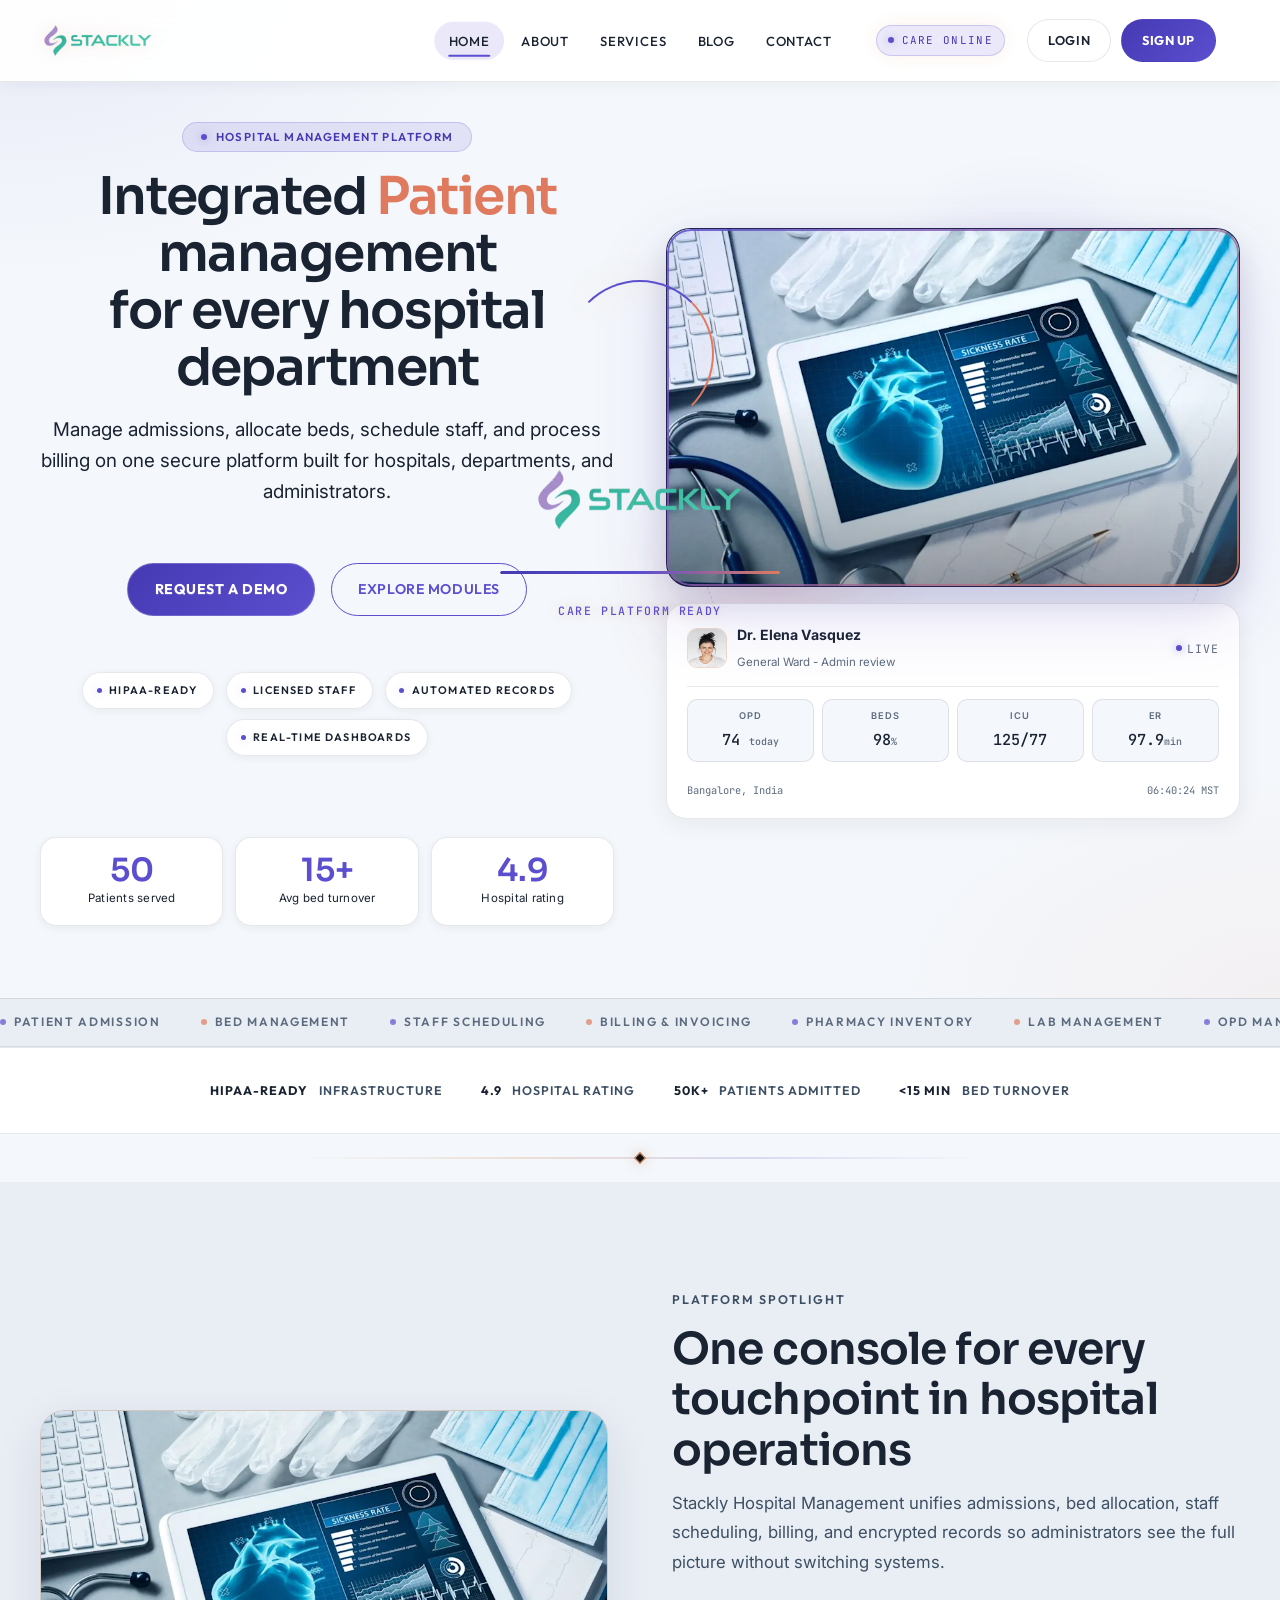
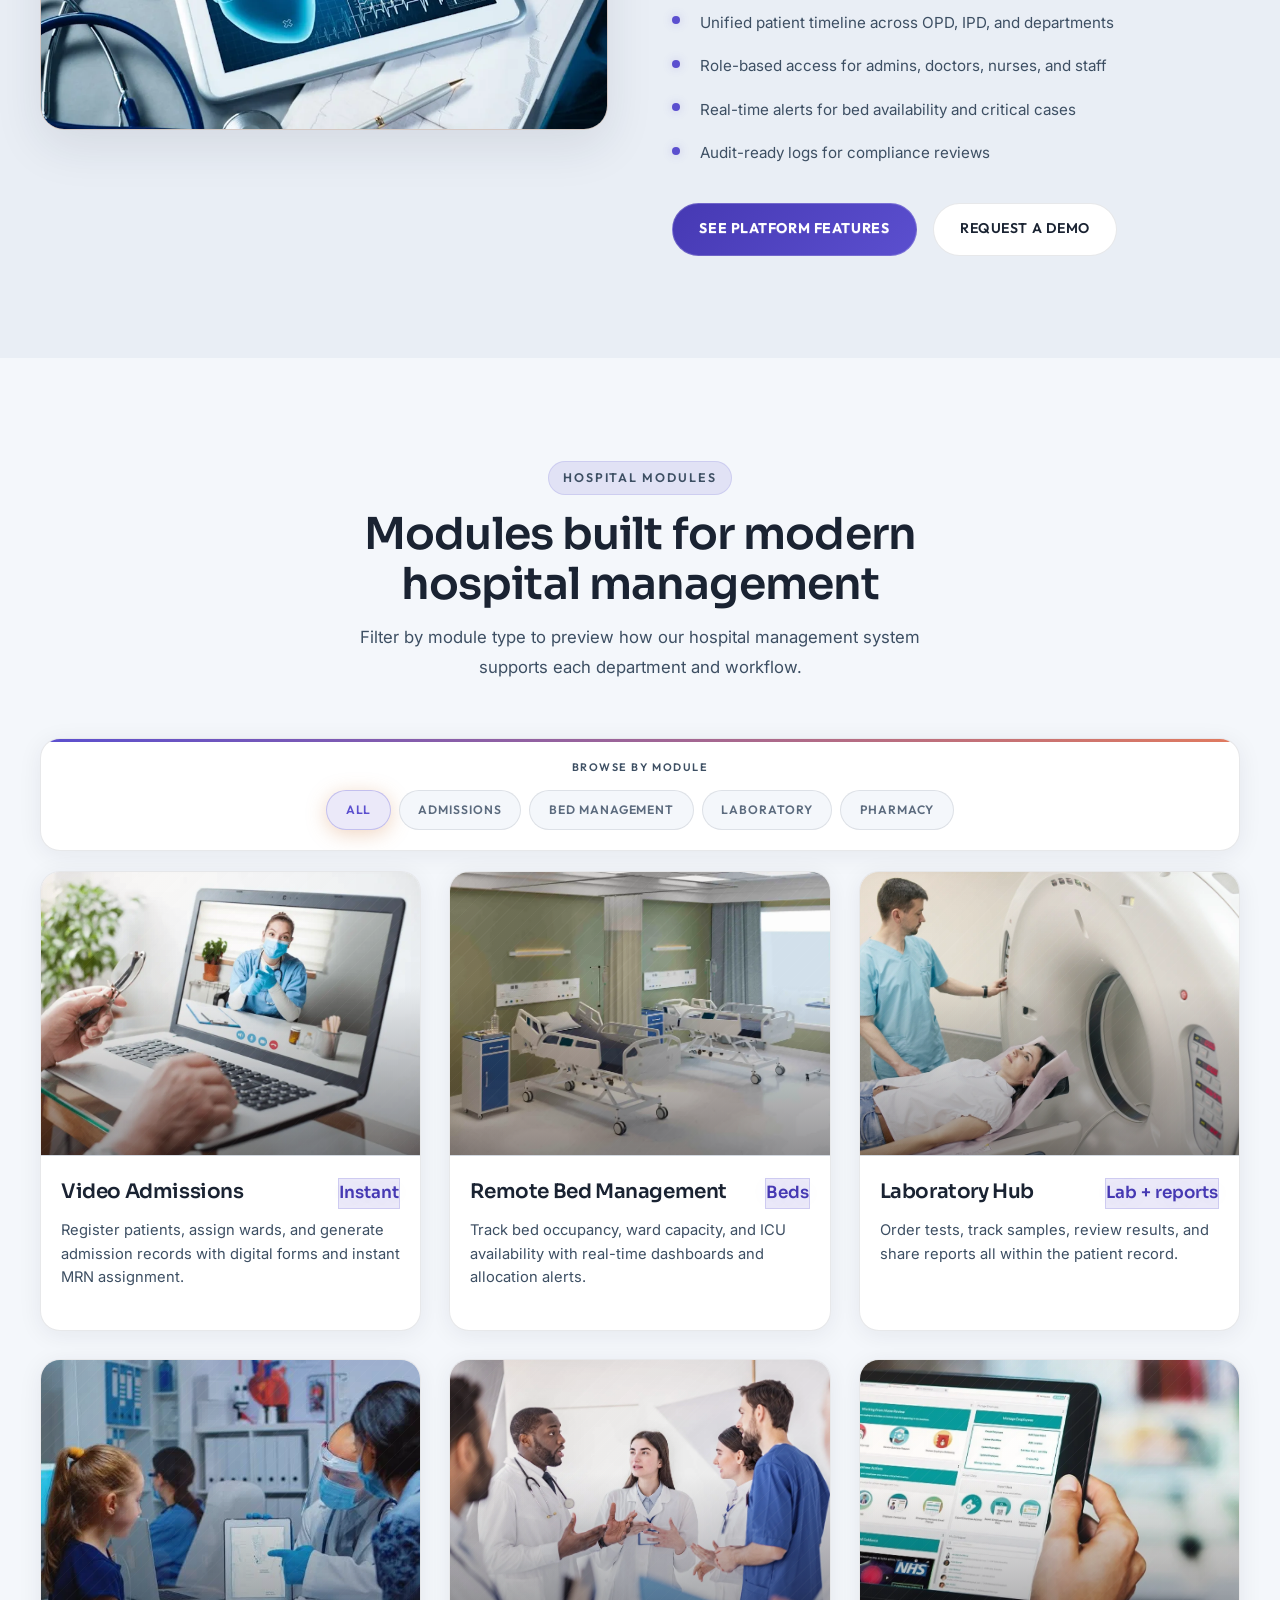
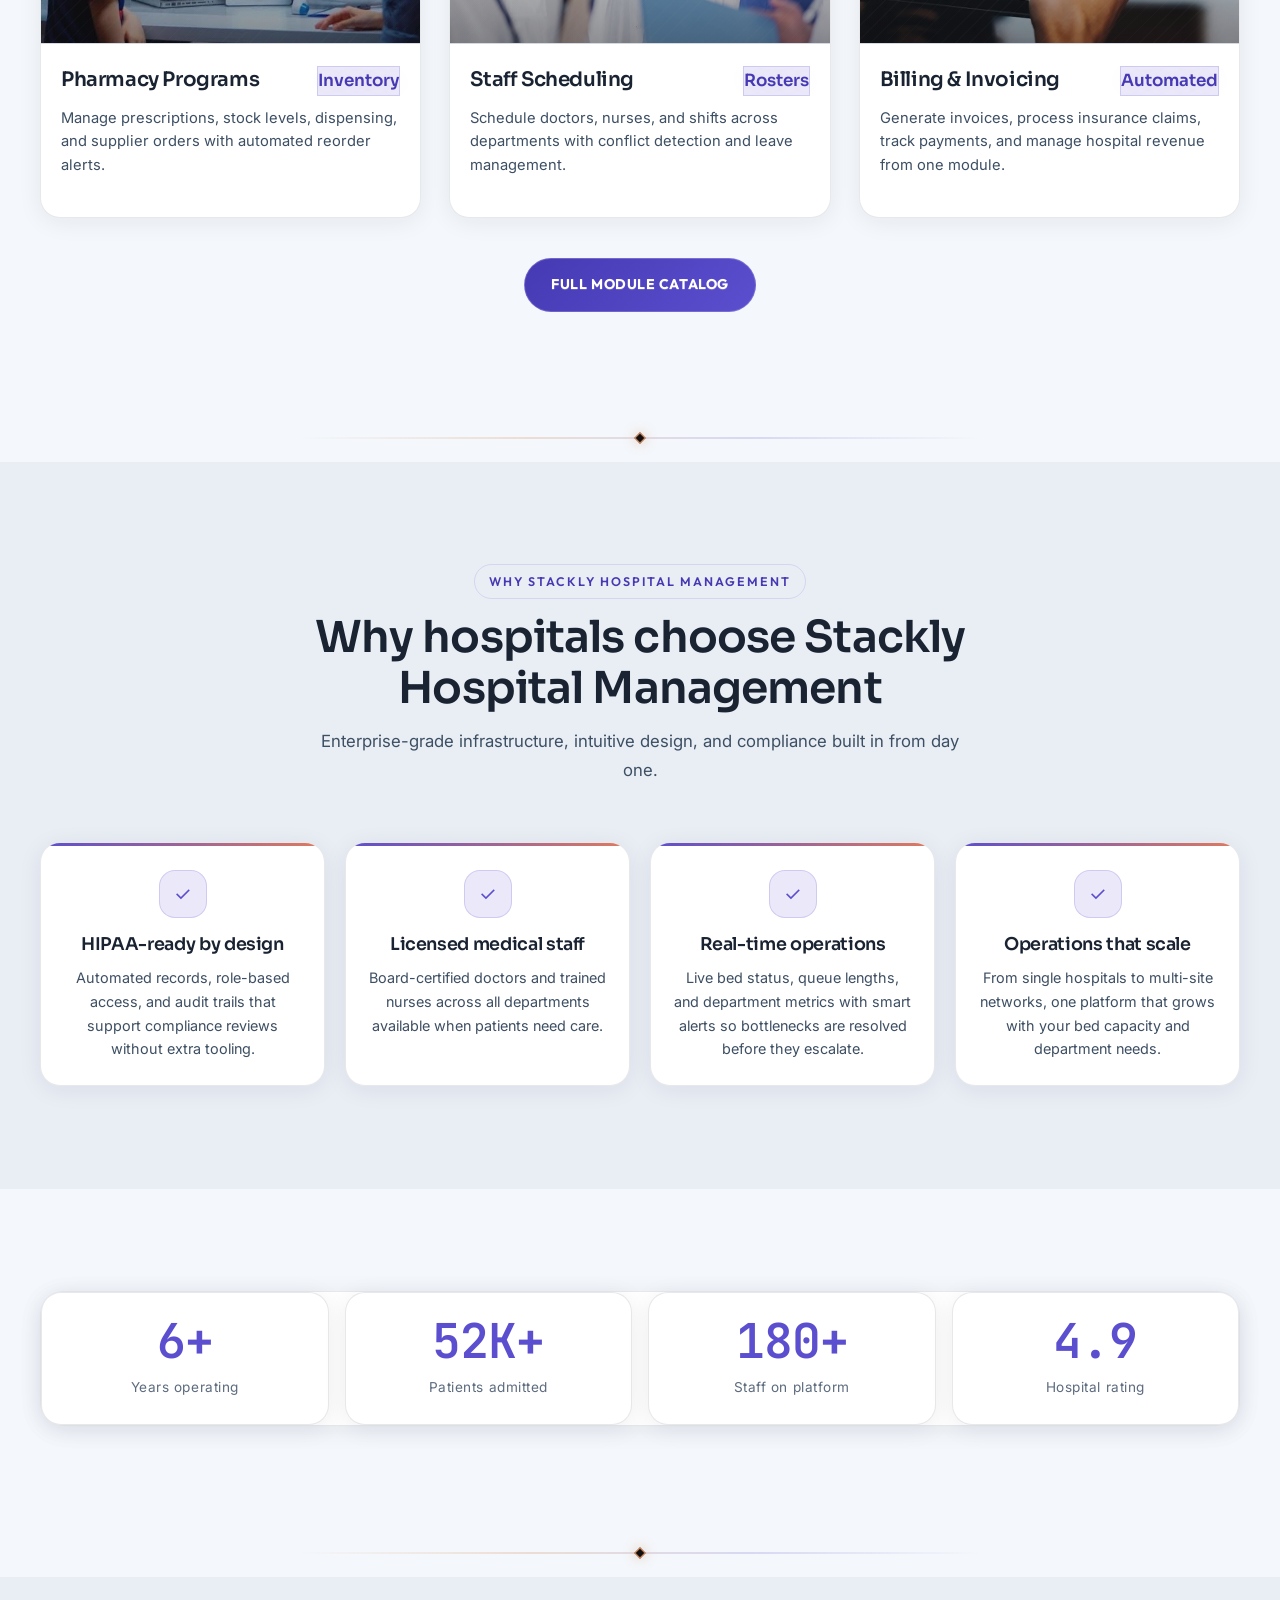
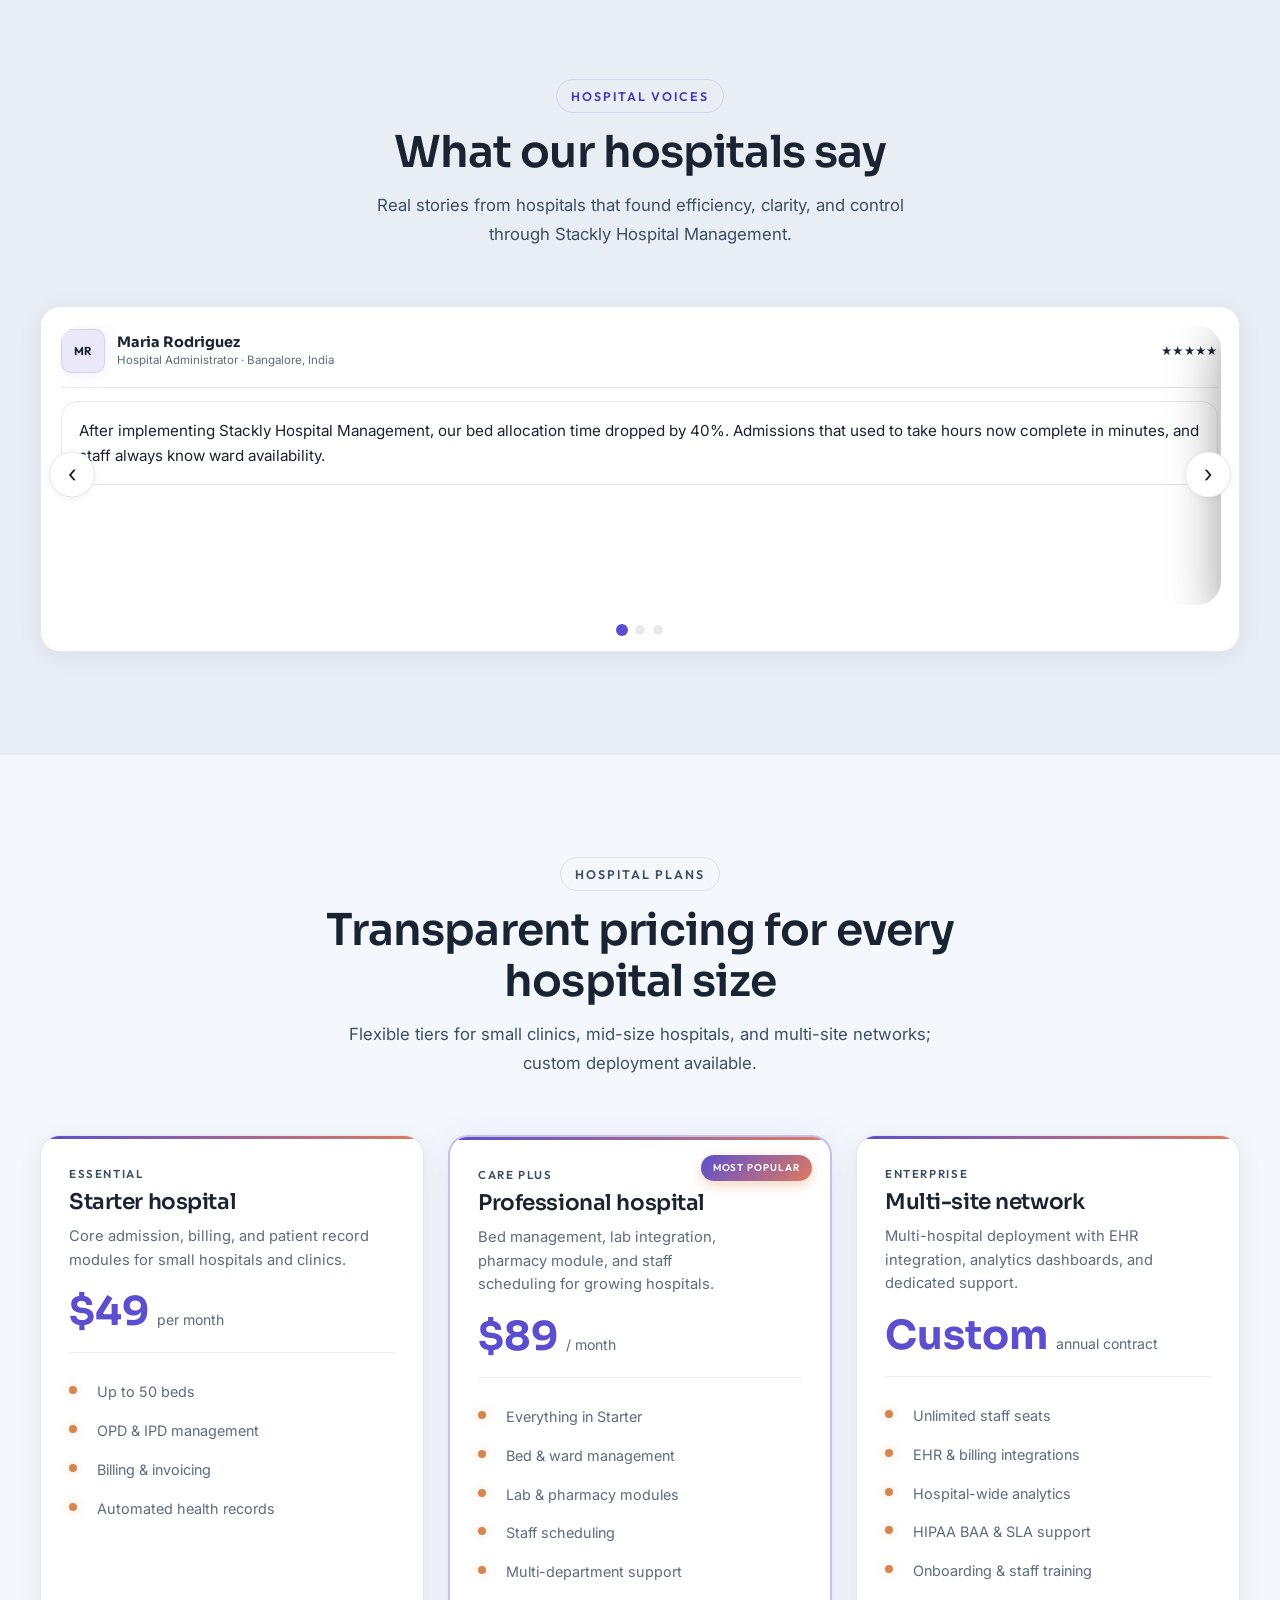
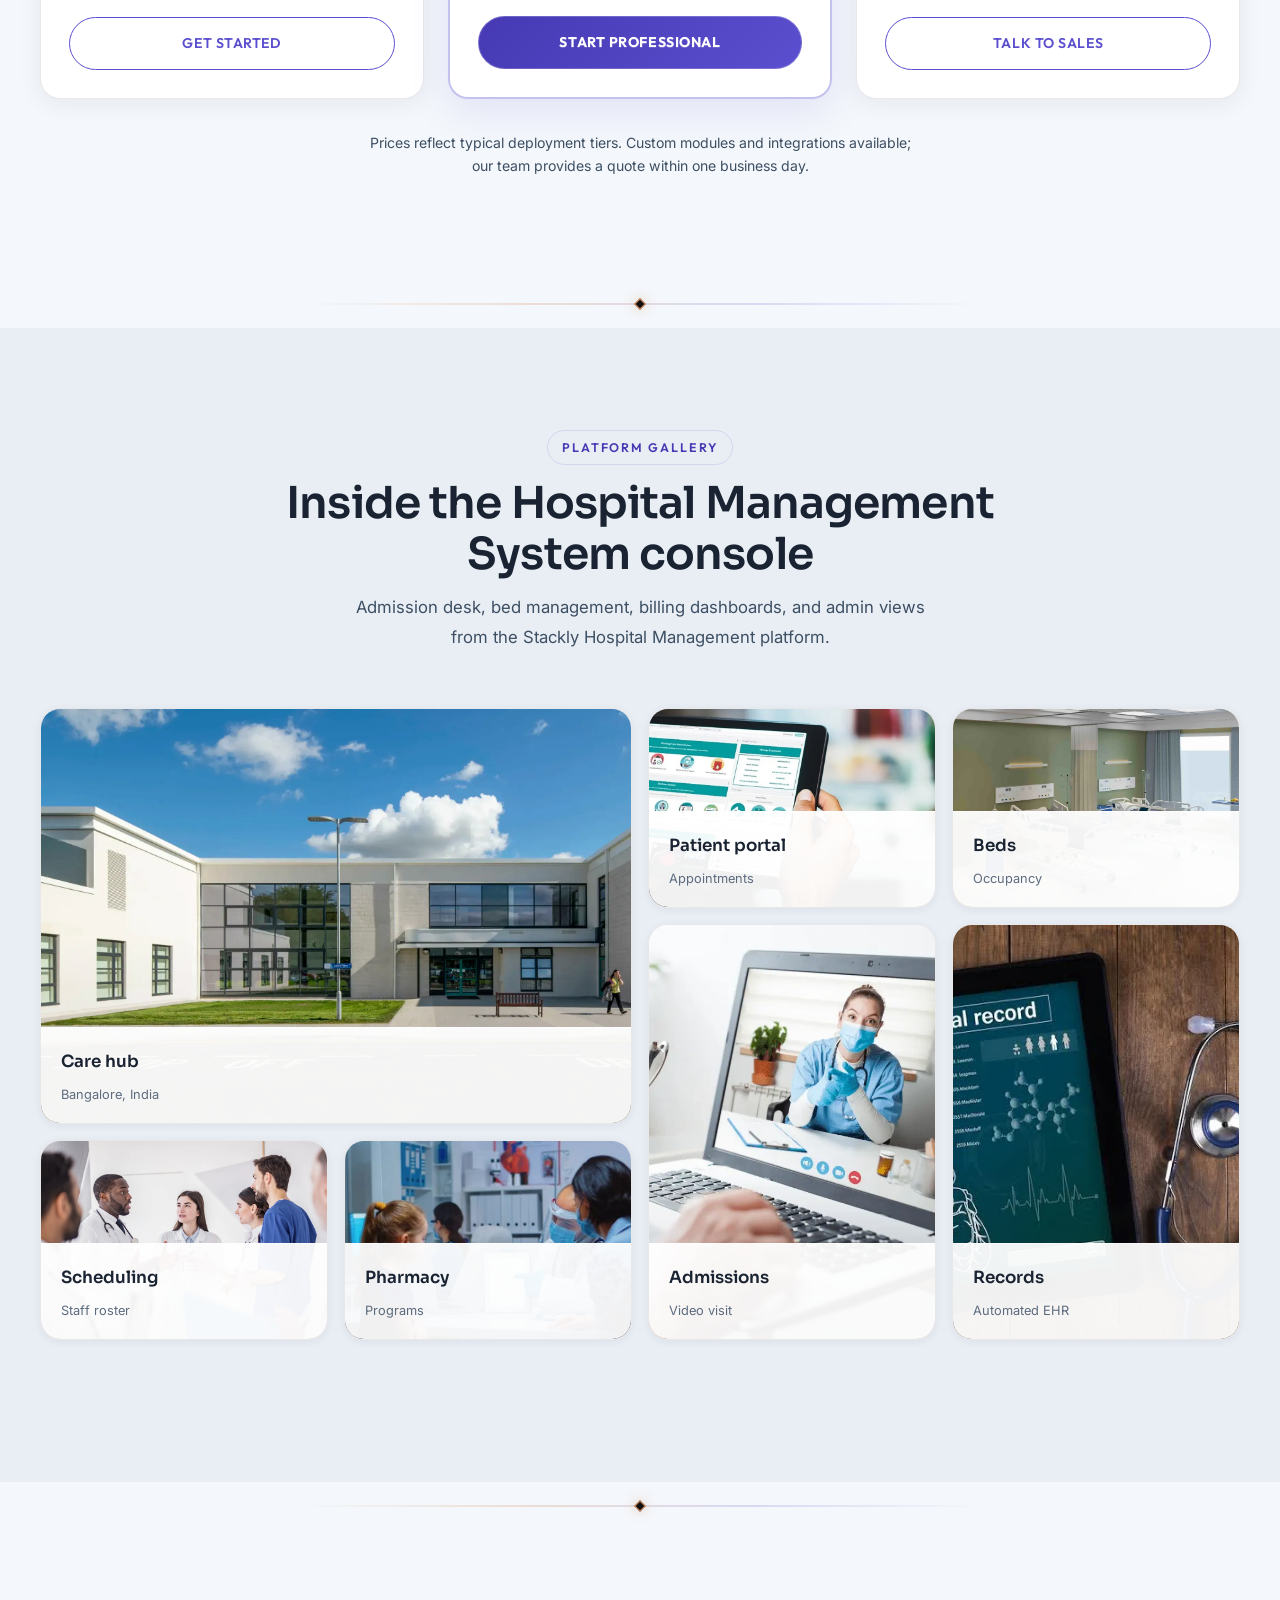
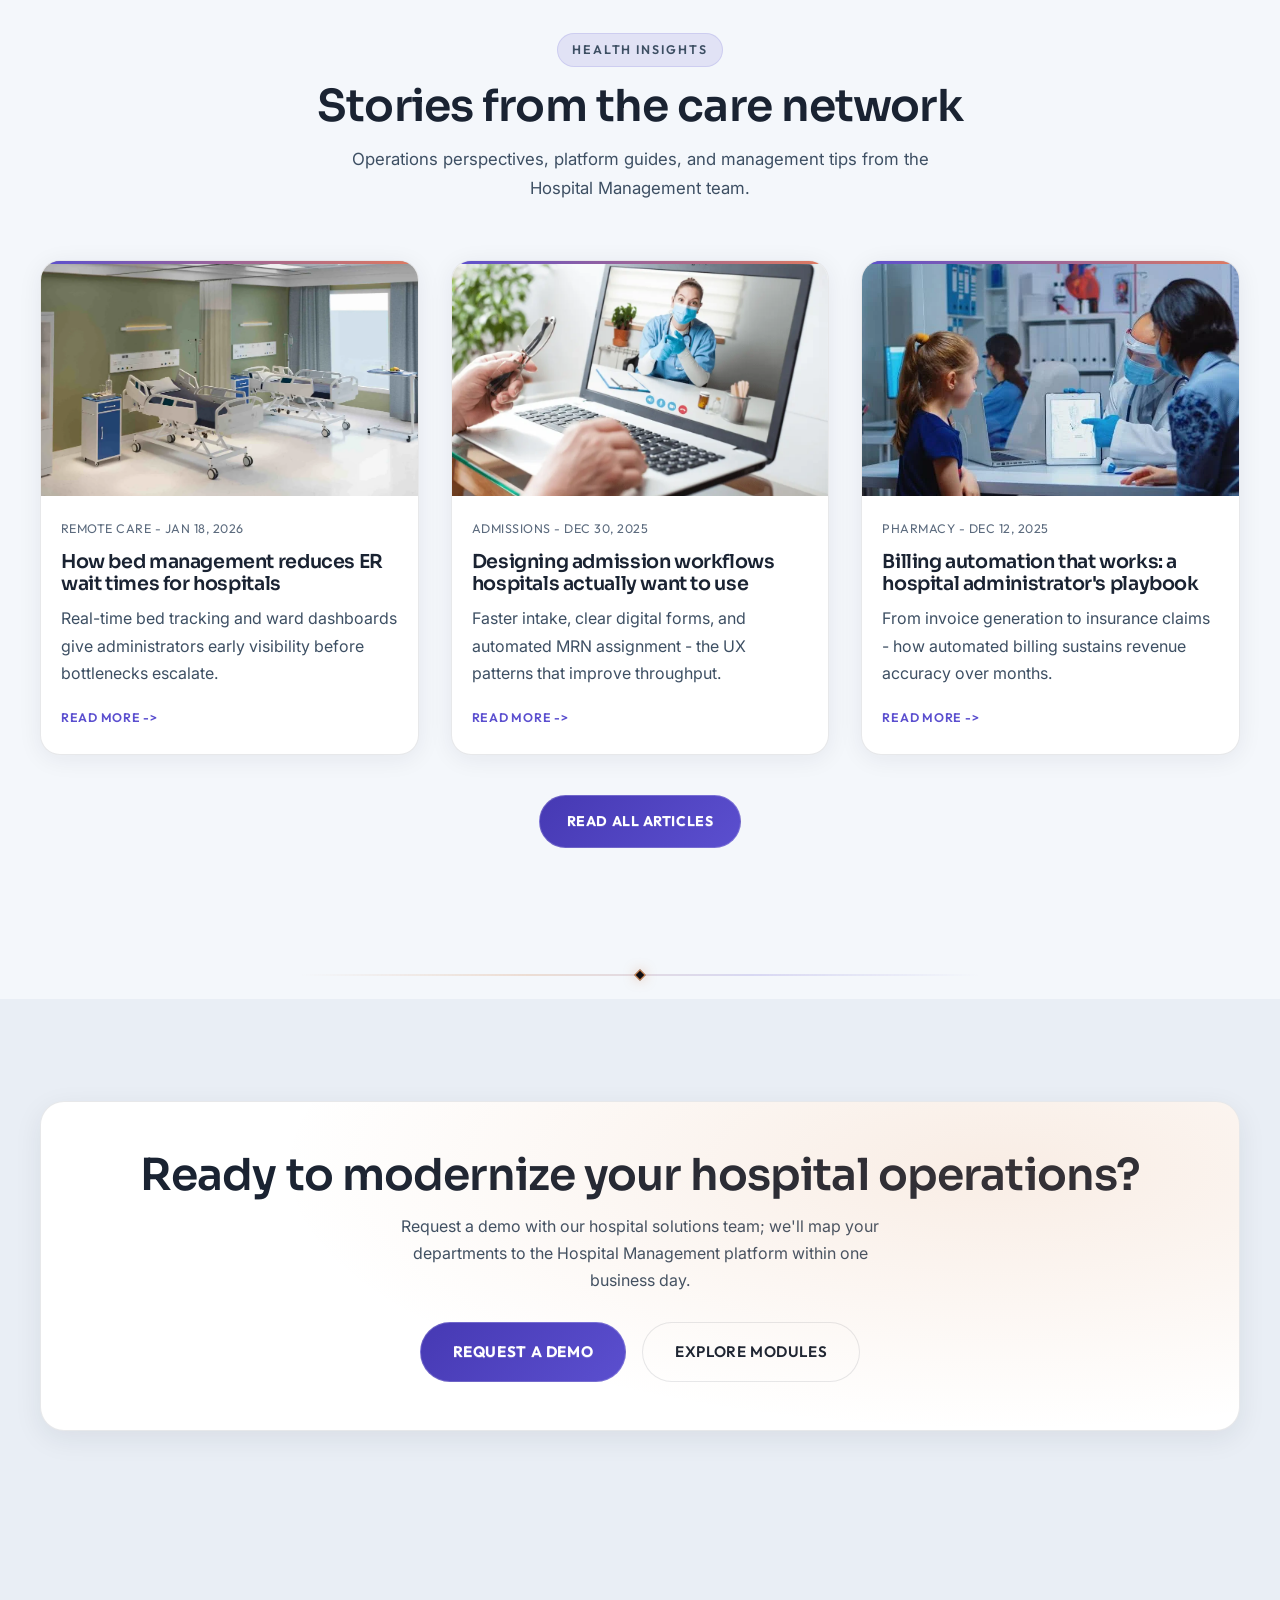
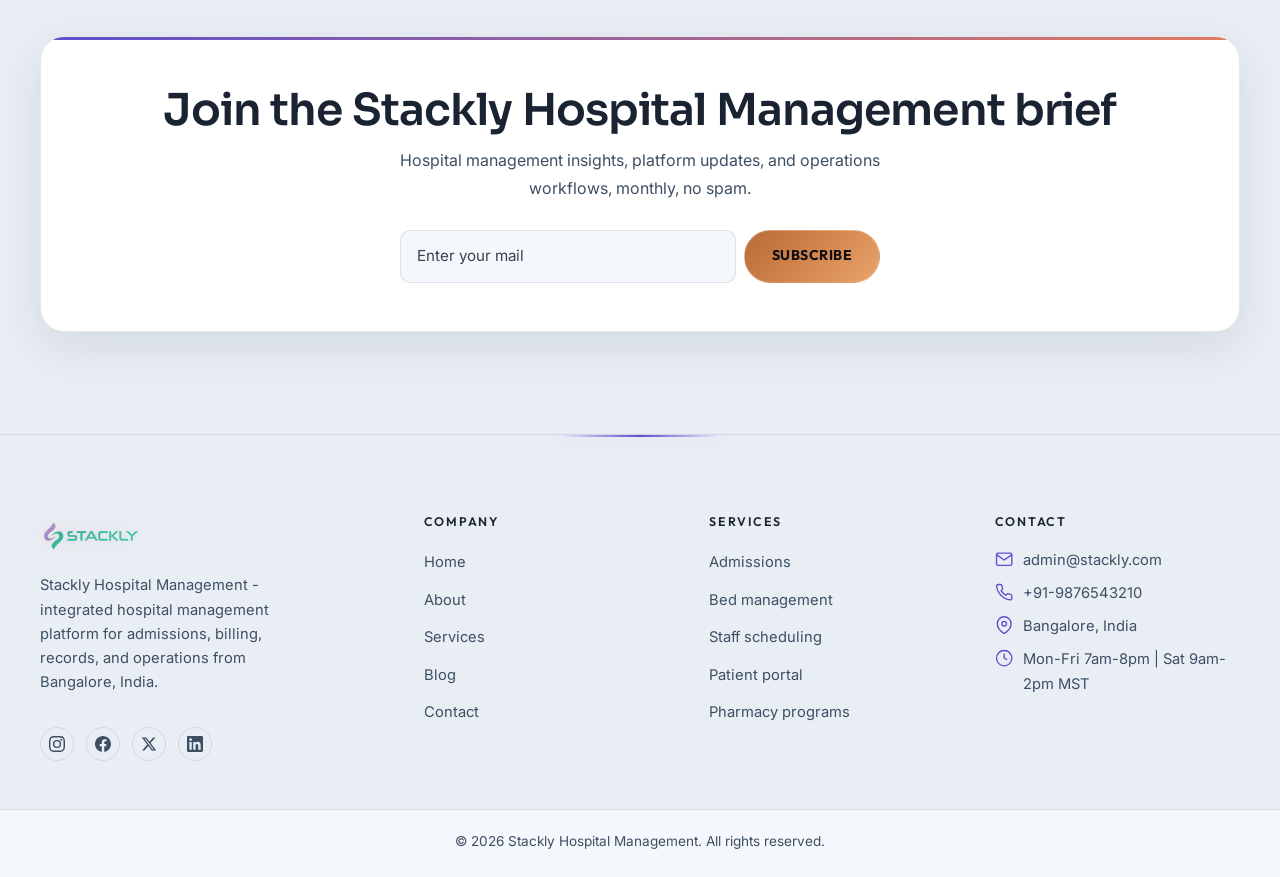
==== commit e8b5c374: "changed the theme format" ====
--- a/index.html
+++ b/index.html
@@ -3,9 +3,9 @@
 <head>
   <meta charset="UTF-8">
   <meta name="viewport" content="width=device-width, initial-scale=1.0">
-  <meta name="description" content="Stackly Hospital Management — Integrated hospital management platform for admissions, bed management, billing, records, and operations in Bangalore, India.">
-  <meta name="theme-color" content="#0B1A2B">
-  <title>Stackly Hospital Management — Hospital Management Platform</title>
+  <meta name="description" content="Stackly Hospital Management - Integrated hospital management platform for admissions, bed management, billing, records, and operations in Bangalore, India.">
+  <meta name="theme-color" content="#F4F7FB">
+  <title>Stackly Hospital Management - Hospital Management Platform</title>
   <link rel="preconnect" href="https://fonts.googleapis.com">
   <link rel="preconnect" href="https://fonts.gstatic.com" crossorigin>
   <link href="https://fonts.googleapis.com/css2?family=Inter:wght@400;500;600&family=JetBrains+Mono:wght@400;500&family=Outfit:wght@500;600&family=Sora:wght@500;600;700&display=swap" rel="stylesheet">
@@ -13,9 +13,10 @@
   <link rel="stylesheet" href="css/responsive.css">
   <link rel="stylesheet" href="css/premium.css">
   <link rel="stylesheet" href="css/healthcare.css">
+  <link rel="stylesheet" href="css/light-theme.css">
   <link rel="stylesheet" href="https://cdn.jsdelivr.net/npm/aos@2.3.1/dist/aos.css">
 </head>
-<body class="page-home page-hero-overlay premium-theme">
+<body class="page-home page-hero-overlay premium-theme theme-light">
 
   <div id="preloader" aria-hidden="true">
     <div class="preloader__stage">
@@ -24,7 +25,7 @@
       <div class="preloader__progress" role="progressbar" aria-label="Loading" aria-valuemin="0" aria-valuemax="100" aria-valuenow="0">
         <span class="preloader__progress-fill"></span>
       </div>
-      <p class="preloader__tagline" data-boot-messages="Loading hospital system…|Securing patient records…|Connecting departments…|Welcome to Hospital Management">Loading hospital system…</p>
+      <p class="preloader__tagline" data-boot-messages="Loading hospital system...|Securing patient records...|Connecting departments...|Welcome to Hospital Management">Loading hospital system...</p>
     </div>
   </div>
 
@@ -60,66 +61,72 @@
 
   <main class="site-main">
 
-    <section class="hero-premium hero-premium--video hero-premium--health hero-premium--centered" id="hero" aria-labelledby="hero-title">
-      <div class="hero-premium__media" aria-hidden="true">
-        <video class="hero-premium__video" autoplay muted loop playsinline preload="auto">
-          <source src="images/hospital-management.mp4" type="video/mp4">
-        </video>
-        <img class="hero-premium__poster"  alt="" width="1920" height="1080" decoding="async">
-        <div class="hero-premium__overlay"></div>
-        <div class="hero-premium__glow hero-premium__glow--1"></div>
-        <div class="hero-premium__glow hero-premium__glow--2"></div>
-      </div>
-      <div class="container hero-premium__layout hero-premium__layout--center hero-health-hero__layout">
-        <div class="hero-premium__content hero-premium__content--center hero-health-hero__content" data-aos="fade-up">
-          <span class="hero-premium__kicker">Hospital management platform</span>
-          <h1 id="hero-title">Integrated <span class="hero-premium__accent hero-rotate" data-hero-rotate data-hero-words="Patient|Bed|Staff|Billing">Patient</span> management<br>for every hospital department</h1>
-          <p class="hero-premium__lead lead">Manage admissions, allocate beds, schedule staff, and process billing—on one secure platform built for hospitals, departments, and administrators.</p>
-          <div class="hero-premium__actions">
-            <a class="btn btn--primary" href="404.html">Request a demo</a>
-            <a class="btn btn--outline-light btn--no-hover-color" href="404.html">Explore modules</a>
-          </div>
-          <ul class="hero-premium__brands" aria-label="Platform trust markers">
-            <li class="hero-premium__brand-pill">HIPAA-ready</li>
-            <li class="hero-premium__brand-pill">Licensed staff</li>
-            <li class="hero-premium__brand-pill">Automated records</li>
-            <li class="hero-premium__brand-pill">Real-time dashboards</li>
-          </ul>
-          <div class="hero-health-stats hero-health-stats--center" data-hero-stats data-aos="fade-up" data-aos-delay="100">
-            <div class="hero-health-stats__item">
-              <span class="hero-health-stats__value"><span class="stat-counter" data-target="50" data-format="kplus">0</span></span>
-              <span class="hero-health-stats__label">Patients served</span>
-            </div>
-            <div class="hero-health-stats__item">
-              <span class="hero-health-stats__value"><span class="stat-counter" data-target="15" data-format="plus">0</span></span>
-              <span class="hero-health-stats__label">Avg bed turnover</span>
-            </div>
-            <div class="hero-health-stats__item">
-              <span class="hero-health-stats__value"><span class="stat-counter" data-target="4.9" data-format="decimal" data-decimals="1">0</span></span>
-              <span class="hero-health-stats__label">Hospital rating</span>
-            </div>
-          </div>
-        </div>
-        <aside class="hero-vitals-strip glass-card" data-hero-telemetry data-aos="fade-up" data-aos-delay="200" aria-label="Live hospital stats preview">
-          <div class="hero-vitals-strip__session">
-            <img class="hero-vitals-strip__avatar" src="images/about-nina.webp" alt="" width="40" height="40" loading="lazy" decoding="async">
-            <div>
-              <strong>Dr. Elena Vasquez</strong>
-              <span>General Ward · Admin review</span>
-            </div>
-            <span class="hero-vitals-strip__live"><span class="hero-vitals-strip__dot" aria-hidden="true"></span> Live</span>
-          </div>
-          <dl class="hero-vitals-strip__grid">
-            <div><dt>OPD</dt><dd><span data-telemetry="hr">47</span> <small>today</small></dd></div>
-            <div><dt>Beds</dt><dd><span data-telemetry="spo2">84</span><small>%</small></dd></div>
-            <div><dt>ICU</dt><dd><span data-telemetry="bp">12/15</span></dd></div>
-            <div><dt>ER</dt><dd><span data-telemetry="temp">22</span><small>min</small></dd></div>
-          </dl>
-          <div class="hero-vitals-strip__footer">
-            <span data-telemetry="coords">Bangalore, India</span>
-            <span data-telemetry="clock">00:00:00 MST</span>
-          </div>
-        </aside>
+    <section class="hero-premium hero-premium--video hero-premium--health hero-premium--split-light" id="hero" aria-labelledby="hero-title">
+      <div class="container hero-split">
+        <div class="hero-split__copy" data-aos="fade-right">
+          <div class="hero-premium__content hero-health-hero__content">
+            <span class="hero-premium__kicker">Hospital management platform</span>
+            <h1 id="hero-title">Integrated <span class="hero-premium__accent hero-rotate" data-hero-rotate data-hero-words="Patient|Bed|Staff|Billing">Patient</span> management<br>for every hospital department</h1>
+            <p class="hero-premium__lead lead">Manage admissions, allocate beds, schedule staff, and process billing on one secure platform built for hospitals, departments, and administrators.</p>
+            <div class="hero-premium__actions">
+              <a class="btn btn--primary" href="404.html">Request a demo</a>
+              <a class="btn btn--outline-dark" href="404.html">Explore modules</a>
+            </div>
+            <ul class="hero-premium__brands" aria-label="Platform trust markers">
+              <li class="hero-premium__brand-pill">HIPAA-ready</li>
+              <li class="hero-premium__brand-pill">Licensed staff</li>
+              <li class="hero-premium__brand-pill">Automated records</li>
+              <li class="hero-premium__brand-pill">Real-time dashboards</li>
+            </ul>
+            <div class="hero-health-stats hero-health-stats--inline" data-hero-stats data-aos="fade-up" data-aos-delay="100">
+              <div class="hero-health-stats__item">
+                <span class="hero-health-stats__value"><span class="stat-counter" data-target="50" data-format="kplus">0</span></span>
+                <span class="hero-health-stats__label">Patients served</span>
+              </div>
+              <div class="hero-health-stats__item">
+                <span class="hero-health-stats__value"><span class="stat-counter" data-target="15" data-format="plus">0</span></span>
+                <span class="hero-health-stats__label">Avg bed turnover</span>
+              </div>
+              <div class="hero-health-stats__item">
+                <span class="hero-health-stats__value"><span class="stat-counter" data-target="4.9" data-format="decimal" data-decimals="1">0</span></span>
+                <span class="hero-health-stats__label">Hospital rating</span>
+              </div>
+            </div>
+          </div>
+        </div>
+        <div class="hero-split__visual" data-aos="fade-left" data-aos-delay="100">
+          <span class="hero-split__aura hero-split__aura--indigo" aria-hidden="true"></span>
+          <span class="hero-split__aura hero-split__aura--coral" aria-hidden="true"></span>
+          <span class="hero-split__orbit" aria-hidden="true"></span>
+          <div class="hero-split__media-card">
+            <span class="hero-split__media-shine" aria-hidden="true"></span>
+            <span class="hero-split__media-grid" aria-hidden="true"></span>
+            <video class="hero-premium__video" autoplay muted loop playsinline preload="auto" poster="images/digital-health-about.webp">
+              <source src="images/hospital-management.mp4" type="video/mp4">
+            </video>
+            <div class="hero-premium__overlay hero-split__overlay" aria-hidden="true"></div>
+          </div>
+          <aside class="hero-vitals-strip hero-split__telemetry" data-hero-telemetry aria-label="Live hospital stats preview">
+            <div class="hero-vitals-strip__session">
+              <img class="hero-vitals-strip__avatar" src="images/about-nina.webp" alt="" width="40" height="40" loading="lazy" decoding="async">
+              <div>
+                <strong>Dr. Elena Vasquez</strong>
+                <span>General Ward - Admin review</span>
+              </div>
+              <span class="hero-vitals-strip__live"><span class="hero-vitals-strip__dot" aria-hidden="true"></span> Live</span>
+            </div>
+            <dl class="hero-vitals-strip__grid">
+              <div><dt>OPD</dt><dd><span data-telemetry="hr">47</span> <small>today</small></dd></div>
+              <div><dt>Beds</dt><dd><span data-telemetry="spo2">84</span><small>%</small></dd></div>
+              <div><dt>ICU</dt><dd><span data-telemetry="bp">12/15</span></dd></div>
+              <div><dt>ER</dt><dd><span data-telemetry="temp">22</span><small>min</small></dd></div>
+            </dl>
+            <div class="hero-vitals-strip__footer">
+              <span data-telemetry="coords">Bangalore, India</span>
+              <span data-telemetry="clock">00:00:00 MST</span>
+            </div>
+          </aside>
+        </div>
       </div>
     </section>
 
@@ -134,7 +141,7 @@
       <div class="container">
         <ul class="trust-strip__list">
           <li class="trust-strip__item"><strong>HIPAA-ready</strong> infrastructure</li>
-          <li class="trust-strip__item"><strong>4.9★</strong> hospital rating</li>
+          <li class="trust-strip__item"><strong>4.9</strong> hospital rating</li>
           <li class="trust-strip__item"><strong>50K+</strong> patients admitted</li>
           <li class="trust-strip__item"><strong>&lt;15 min</strong> bed turnover</li>
         </ul>
@@ -149,7 +156,7 @@
         <div data-aos="fade-left">
           <p class="section__kicker">Platform spotlight</p>
           <h2 class="section__title">One console for every touchpoint in hospital operations</h2>
-          <p class="split-layout__lead">Stackly Hospital Management unifies admissions, bed allocation, staff scheduling, billing, and encrypted records—so administrators see the full picture without switching systems.</p>
+          <p class="split-layout__lead">Stackly Hospital Management unifies admissions, bed allocation, staff scheduling, billing, and encrypted records so administrators see the full picture without switching systems.</p>
           <ul class="checklist">
             <li>Unified patient timeline across OPD, IPD, and departments</li>
             <li>Role-based access for admins, doctors, nurses, and staff</li>
@@ -210,7 +217,7 @@
             </div>
             <div class="dish-card__body">
               <div class="dish-card__meta"><h3 class="dish-card__name">Laboratory Hub</h3><span class="dish-card__price">Lab + reports</span></div>
-              <p class="dish-card__desc">Order tests, track samples, review results, and share reports—all within the patient record.</p>
+              <p class="dish-card__desc">Order tests, track samples, review results, and share reports all within the patient record.</p>
             </div>
           </article>
           <article class="dish-card glass-card menu-item" data-category="wellness">
@@ -256,24 +263,24 @@
         </header>
         <div class="why-grid">
           <article class="why-card glass-card" data-aos="fade-up">
-            <span class="why-card__icon" aria-hidden="true">◆</span>
+            <span class="why-card__icon" aria-hidden="true">&#10003;</span>
             <h3>HIPAA-ready by design</h3>
             <p>Automated records, role-based access, and audit trails that support compliance reviews without extra tooling.</p>
           </article>
           <article class="why-card glass-card" data-aos="fade-up" data-aos-delay="50">
-            <span class="why-card__icon" aria-hidden="true">◇</span>
+            <span class="why-card__icon" aria-hidden="true">&#10003;</span>
             <h3>Licensed medical staff</h3>
-            <p>Board-certified doctors and trained nurses across all departments—available when patients need care.</p>
+            <p>Board-certified doctors and trained nurses across all departments available when patients need care.</p>
           </article>
           <article class="why-card glass-card" data-aos="fade-up" data-aos-delay="100">
-            <span class="why-card__icon" aria-hidden="true">○</span>
+            <span class="why-card__icon" aria-hidden="true">&#10003;</span>
             <h3>Real-time operations</h3>
-            <p>Live bed status, queue lengths, and department metrics with smart alerts—so bottlenecks are resolved before they escalate.</p>
+            <p>Live bed status, queue lengths, and department metrics with smart alerts so bottlenecks are resolved before they escalate.</p>
           </article>
           <article class="why-card glass-card" data-aos="fade-up" data-aos-delay="150">
-            <span class="why-card__icon" aria-hidden="true">★</span>
+            <span class="why-card__icon" aria-hidden="true">&#10003;</span>
             <h3>Operations that scale</h3>
-            <p>From single hospitals to multi-site networks—one platform that grows with your bed capacity and department needs.</p>
+            <p>From single hospitals to multi-site networks, one platform that grows with your bed capacity and department needs.</p>
           </article>
         </div>
       </div>
@@ -313,29 +320,29 @@
           <button type="button" class="testimonial-slider__arrow testimonial-slider__arrow--prev" data-testimonial-prev aria-label="Previous testimonial">&#8249;</button>
           <div class="testimonial-track">
             <div class="testimonial-slides" data-testimonial-track>
-              <article class="testimonial-slide testimonial-slide--premium" aria-hidden="false">
-                <div class="testimonial-stars" aria-label="5 out of 5 stars">&#9733;&#9733;&#9733;&#9733;&#9733;</div>
-                <blockquote class="testimonial-quote">After implementing Stackly Hospital Management, our bed allocation time dropped by 40%. Admissions that used to take hours now complete in minutes—and staff always know ward availability.</blockquote>
-                <footer class="testimonial-head">
+              <article class="testimonial-slide testimonial-slide--premium testimonial-slide--card" aria-hidden="false">
+                <header class="testimonial-head">
                   <span class="testimonial-avatar" aria-hidden="true">MR</span>
                   <div class="testimonial-meta"><strong>Maria Rodriguez</strong><span>Hospital Administrator · Bangalore, India</span></div>
-                </footer>
+                  <div class="testimonial-stars" aria-label="5 out of 5 stars">&#9733;&#9733;&#9733;&#9733;&#9733;</div>
+                </header>
+                <blockquote class="testimonial-quote">After implementing Stackly Hospital Management, our bed allocation time dropped by 40%. Admissions that used to take hours now complete in minutes, and staff always know ward availability.</blockquote>
               </article>
-              <article class="testimonial-slide testimonial-slide--premium" aria-hidden="true">
-                <div class="testimonial-stars" aria-label="5 out of 5 stars">&#9733;&#9733;&#9733;&#9733;&#9733;</div>
-                <blockquote class="testimonial-quote">We deployed the billing module and cut invoice processing from days to hours. Insurance claims sync automatically and revenue tracking is finally transparent.</blockquote>
-                <footer class="testimonial-head">
+              <article class="testimonial-slide testimonial-slide--premium testimonial-slide--card" aria-hidden="true">
+                <header class="testimonial-head">
                   <span class="testimonial-avatar" aria-hidden="true">JT</span>
                   <div class="testimonial-meta"><strong>James Turner</strong><span>Finance Director · Hyderabad, India</span></div>
-                </footer>
+                  <div class="testimonial-stars" aria-label="5 out of 5 stars">&#9733;&#9733;&#9733;&#9733;&#9733;</div>
+                </header>
+                <blockquote class="testimonial-quote">We deployed the billing module and cut invoice processing from days to hours. Insurance claims sync automatically and revenue tracking is finally transparent.</blockquote>
               </article>
-              <article class="testimonial-slide testimonial-slide--premium" aria-hidden="true">
-                <div class="testimonial-stars" aria-label="5 out of 5 stars">&#9733;&#9733;&#9733;&#9733;&#9733;</div>
-                <blockquote class="testimonial-quote">Our hospital adopted Stackly Hospital Management for staff scheduling—shift conflicts that used to cause chaos are now resolved in minutes. Departments notice the difference.</blockquote>
-                <footer class="testimonial-head">
+              <article class="testimonial-slide testimonial-slide--premium testimonial-slide--card" aria-hidden="true">
+                <header class="testimonial-head">
                   <span class="testimonial-avatar" aria-hidden="true">LP</span>
                   <div class="testimonial-meta"><strong>Dr. Lisa Park</strong><span>Medical Director · City General Hospital</span></div>
-                </footer>
+                  <div class="testimonial-stars" aria-label="5 out of 5 stars">&#9733;&#9733;&#9733;&#9733;&#9733;</div>
+                </header>
+                <blockquote class="testimonial-quote">Our hospital adopted Stackly Hospital Management for staff scheduling; shift conflicts that used to cause chaos are now resolved in minutes. Departments notice the difference.</blockquote>
               </article>
             </div>
           </div>
@@ -350,7 +357,7 @@
         <header class="section__head section__head--center">
           <p class="section__kicker" data-aos="fade-up">Hospital plans</p>
           <h2 class="section__title" data-aos="fade-up" data-aos-delay="100">Transparent pricing for every hospital size</h2>
-          <p class="section__lead" data-aos="fade-up" data-aos-delay="150">Flexible tiers for small clinics, mid-size hospitals, and multi-site networks—custom deployment available.</p>
+          <p class="section__lead" data-aos="fade-up" data-aos-delay="150">Flexible tiers for small clinics, mid-size hospitals, and multi-site networks; custom deployment available.</p>
         </header>
         <div class="pricing-grid">
           <article class="pricing-card" data-aos="fade-up">
@@ -411,7 +418,7 @@
             <a class="btn btn--outline-dark pricing-card__cta" href="404.html">Talk to sales</a>
           </article>
         </div>
-        <p class="pricing-note" data-aos="fade-up">Prices reflect typical deployment tiers. Custom modules and integrations available—our team provides a quote within one business day.</p>
+        <p class="pricing-note" data-aos="fade-up">Prices reflect typical deployment tiers. Custom modules and integrations available; our team provides a quote within one business day.</p>
       </div>
     </section>
 
@@ -466,28 +473,28 @@
           <article class="blog-card glass-card" data-aos="fade-up">
             <div class="blog-card__thumb"><img src="images/Bed-management.webp" alt="Bed management article" width="600" height="375" loading="lazy" decoding="async"></div>
             <div class="blog-card__body">
-              <p class="blog-card__meta">Remote care · Jan 18, 2026</p>
+              <p class="blog-card__meta">Remote care - Jan 18, 2026</p>
               <h3><a href="404.html">How bed management reduces ER wait times for hospitals</a></h3>
-              <p>Real-time bed tracking and ward dashboards give administrators early visibility—before bottlenecks escalate.</p>
-              <a class="blog-card__cta" href="404.html">Read more →</a>
+              <p>Real-time bed tracking and ward dashboards give administrators early visibility before bottlenecks escalate.</p>
+              <a class="blog-card__cta" href="404.html">Read more -&gt;</a>
             </div>
           </article>
           <article class="blog-card glass-card" data-aos="fade-up" data-aos-delay="50">
             <div class="blog-card__thumb"><img src="images/video-telehealth.webp" alt="Admissions article" width="600" height="375" loading="lazy" decoding="async"></div>
             <div class="blog-card__body">
-              <p class="blog-card__meta">Admissions · Dec 30, 2025</p>
+              <p class="blog-card__meta">Admissions - Dec 30, 2025</p>
               <h3><a href="404.html">Designing admission workflows hospitals actually want to use</a></h3>
-              <p>Faster intake, clear digital forms, and automated MRN assignment—the UX patterns that improve throughput.</p>
-              <a class="blog-card__cta" href="404.html">Read more →</a>
+              <p>Faster intake, clear digital forms, and automated MRN assignment - the UX patterns that improve throughput.</p>
+              <a class="blog-card__cta" href="404.html">Read more -&gt;</a>
             </div>
           </article>
           <article class="blog-card glass-card" data-aos="fade-up" data-aos-delay="100">
             <div class="blog-card__thumb"><img src="images/wellness-program.webp" alt="Pharmacy article" width="600" height="375" loading="lazy" decoding="async"></div>
             <div class="blog-card__body">
-              <p class="blog-card__meta">Pharmacy · Dec 12, 2025</p>
+              <p class="blog-card__meta">Pharmacy - Dec 12, 2025</p>
               <h3><a href="404.html">Billing automation that works: a hospital administrator's playbook</a></h3>
-              <p>From invoice generation to insurance claims—how automated billing sustains revenue accuracy over months.</p>
-              <a class="blog-card__cta" href="404.html">Read more →</a>
+              <p>From invoice generation to insurance claims - how automated billing sustains revenue accuracy over months.</p>
+              <a class="blog-card__cta" href="404.html">Read more -&gt;</a>
             </div>
           </article>
         </div>
@@ -501,7 +508,7 @@
       <div class="container">
         <div class="cta-band" data-aos="fade-up">
           <h2>Ready to modernize your hospital operations?</h2>
-          <p>Request a demo with our hospital solutions team—we'll map your departments to the Hospital Management platform within one business day.</p>
+          <p>Request a demo with our hospital solutions team; we'll map your departments to the Hospital Management platform within one business day.</p>
           <div class="cta-band__actions">
             <a class="btn btn--primary btn--lg" href="404.html">Request a demo</a>
             <a class="btn btn--outline-light btn--lg btn--no-hover-color" href="404.html">Explore modules</a>
@@ -514,7 +521,7 @@
       <div class="container">
         <div class="cta-band cta-band--newsletter glass-card" data-aos="fade-up">
           <h2>Join the Stackly Hospital Management brief</h2>
-          <p>Hospital management insights, platform updates, and operations workflows—monthly, no spam.</p>
+          <p>Hospital management insights, platform updates, and operations workflows, monthly, no spam.</p>
           <form id="newsletter-form" class="cta-band__form form" data-validate action="#" method="post" novalidate>
             <div class="form-field cta-band__field">
               <label for="newsletter-email" class="visually-hidden">Email address</label>
@@ -525,7 +532,7 @@
               <span class="field-error">Enter a valid email address.</span>
             </div>
           </form>
-          <p class="cta-band__success is-hidden" id="newsletter-success" role="status">Thank you—you're on the list. Redirecting…</p>
+          <p class="cta-band__success is-hidden" id="newsletter-success" role="status">Thank you, you're on the list. Redirecting...</p>
         </div>
       </div>
     </section>
@@ -537,7 +544,7 @@
         <a class="logo logo--pro" href="index.html" aria-label="Stackly Hospital Management home">
           <img class="logo__img" src="images/stackly-healthcare.webp" alt="Stackly Hospital Management" width="200" height="44" decoding="async">
         </a>
-        <p>Stackly Hospital Management — integrated hospital management platform for admissions, billing, records, and operations from Bangalore, India.</p>
+        <p>Stackly Hospital Management - integrated hospital management platform for admissions, billing, records, and operations from Bangalore, India.</p>
         <div class="footer-social">
           <a href="404.html" aria-label="Instagram"><svg viewBox="0 0 24 24" aria-hidden="true"><path d="M12 2.163c3.204 0 3.584.012 4.85.07 3.252.148 4.771 1.691 4.919 4.919.058 1.265.069 1.645.069 4.849 0 3.205-.012 3.584-.069 4.849-.149 3.225-1.664 4.771-4.919 4.919-1.266.058-1.644.07-4.85.07-3.204 0-3.584-.012-4.849-.07-3.26-.149-4.771-1.699-4.919-4.92-.058-1.265-.07-1.644-.07-4.849 0-3.204.013-3.583.07-4.849.149-3.227 1.664-4.771 4.919-4.919 1.266-.057 1.645-.069 4.849-.069zM12 0C8.741 0 8.333.014 7.053.072 2.695.272.273 2.69.073 7.052.014 8.333 0 8.741 0 12c0 3.259.014 3.668.072 4.948.2 4.358 2.618 6.78 6.98 6.98 1.281.058 1.689.072 4.948.072 3.259 0 3.668-.014 4.948-.072 4.354-.2 6.782-2.618 6.979-6.98.059-1.28.073-1.689.073-4.948 0-3.259-.014-3.667-.072-4.947-.196-4.354-2.617-6.78-6.979-6.98C15.668.014 15.259 0 12 0zm0 5.838a6.162 6.162 0 100 12.324 6.162 6.162 0 000-12.324zM12 16a4 4 0 110-8 4 4 0 010 8zm6.406-11.845a1.44 1.44 0 110 2.881 1.44 1.44 0 010-2.881z"/></svg></a>
           <a href="404.html" aria-label="Facebook"><svg viewBox="0 0 24 24" aria-hidden="true"><path d="M24 12.073c0-6.627-5.373-12-12-12s-12 5.373-12 12c0 5.99 4.388 10.954 10.125 11.854v-8.385H7.078v-3.47h3.047V9.43c0-3.007 1.792-4.669 4.533-4.669 1.312 0 2.686.235 2.686.235v2.953H15.83c-1.491 0-1.956.925-1.956 1.874v2.25h3.328l-.532 3.47h-2.796v8.385C19.612 23.027 24 18.062 24 12.073z"/></svg></a>
@@ -582,7 +589,7 @@
           </p>
           <p class="footer-contact__row">
             <span class="footer-contact__icon" aria-hidden="true"><svg viewBox="0 0 24 24" fill="none" stroke="currentColor" stroke-width="1.75"><circle cx="12" cy="12" r="10"/><polyline points="12 6 12 12 16 14"/></svg></span>
-            <span>Mon–Fri 7am–8pm · Sat 9am–2pm MST</span>
+            <span>Mon-Fri 7am-8pm | Sat 9am-2pm MST</span>
           </p>
         </address>
       </div>
--- a/css/style.css
+++ b/css/style.css
@@ -5,7 +5,7 @@
   display: grid;
   place-items: center;
   overflow: hidden;
-  background: #0B1A2B;
+  background: #F4F7FB;
   transition: visibility 0.9s ease 0.55s;
 }
 
@@ -37,19 +37,19 @@
   top: 0;
   bottom: 0;
   width: 50.5%;
-  background: linear-gradient(180deg, #0A1628 0%, #0F1D32 50%, #0A1628 100%);
+  background: linear-gradient(180deg, #0F0E13 0%, #18171F 50%, #0F0E13 100%);
   z-index: 3;
   transition: transform 0.85s cubic-bezier(0.77, 0, 0.18, 1);
 }
 
 .preloader__curtain--left {
   left: 0;
-  border-right: 1px solid rgba(43, 127, 212, 0.22);
+  border-right: 1px solid rgba(212, 134, 78, 0.22);
 }
 
 .preloader__curtain--right {
   right: 0;
-  border-left: 1px solid rgba(43, 127, 212, 0.22);
+  border-left: 1px solid rgba(212, 134, 78, 0.22);
 }
 
 .preloader__scanline {
@@ -60,8 +60,8 @@
     180deg,
     transparent 0,
     transparent 2px,
-    rgba(43, 127, 212, 0.03) 2px,
-    rgba(43, 127, 212, 0.03) 4px
+    rgba(212, 134, 78, 0.03) 2px,
+    rgba(212, 134, 78, 0.03) 4px
   );
   pointer-events: none;
   animation: preloader-scan 8s linear infinite;
@@ -95,16 +95,16 @@
 }
 
 .preloader__ring-track {
-  border: 1px solid rgba(43, 127, 212, 0.18);
-  box-shadow: inset 0 0 30px rgba(43, 127, 212, 0.06);
+  border: 1px solid rgba(212, 134, 78, 0.18);
+  box-shadow: inset 0 0 30px rgba(212, 134, 78, 0.06);
 }
 
 .preloader__ring-arc {
   border: 2px solid transparent;
-  border-top-color: #2B7FD4;
-  border-right-color: #1D5FA8;
+  border-top-color: #D4864E;
+  border-right-color: #B86A38;
   animation: preloader-ring-spin 1.35s cubic-bezier(0.5, 0.1, 0.3, 1) infinite;
-  filter: drop-shadow(0 0 14px rgba(43, 127, 212, 0.45));
+  filter: drop-shadow(0 0 14px rgba(212, 134, 78, 0.45));
 }
 
 .preloader__logo {
@@ -125,7 +125,7 @@
   height: 3px;
   border-radius: 999px;
   overflow: hidden;
-  background: rgba(43, 127, 212, 0.12);
+  background: rgba(212, 134, 78, 0.12);
 }
 
 .preloader__progress-track {
@@ -139,8 +139,8 @@
   inset: 0 auto 0 0;
   width: 0;
   border-radius: inherit;
-  background: linear-gradient(90deg, #1D5FA8, #2B7FD4, #5DD4BE);
-  box-shadow: 0 0 18px rgba(43, 127, 212, 0.5);
+  background: linear-gradient(90deg, #B86A38, #D4864E, #7B6FD6);
+  box-shadow: 0 0 18px rgba(212, 134, 78, 0.5);
   animation: preloader-progress 1.45s cubic-bezier(0.4, 0, 0.2, 1) forwards;
 }
 
@@ -151,7 +151,7 @@
   font-weight: 500;
   letter-spacing: 0.14em;
   text-transform: uppercase;
-  color: rgba(43, 127, 212, 0.85);
+  color: rgba(212, 134, 78, 0.9);
   animation: preloader-tagline-in 1s ease 0.35s both;
 }
 
@@ -191,26 +191,26 @@
 
 
 :root {
-  --color-base: #0B1A2B;
-  --color-surface: #102338;
-  --color-elevated: #1A3050;
-  --color-canvas: #060E1A;
-  --color-line: rgba(255, 255, 255, 0.08);
-  --color-accent: #2B7FD4;
-  --color-accent-light: rgba(43, 127, 212, 0.15);
-  --color-accent-dark: #1D5FA8;
-  --color-secondary: #5B9BD5;
-  --color-tertiary: #3D6B9E;
-  --color-ink: #EDF4F8;
-  --color-muted: #8FA8B8;
-  --color-cream: #F4F7FA;
-
-  --color-ink-soft: #D4E5F0;
-  --color-body: #B4C4D4;
-  --color-accent-glow: rgba(43, 127, 212, 0.35);
+  --color-base: #F4F7FB;
+  --color-surface: #FFFFFF;
+  --color-elevated: #FFFFFF;
+  --color-canvas: #E9EEF5;
+  --color-line: rgba(26, 35, 56, 0.1);
+  --color-accent: #5B4FCF;
+  --color-accent-light: rgba(91, 79, 207, 0.12);
+  --color-accent-dark: #4639B3;
+  --color-secondary: #E07A5F;
+  --color-tertiary: #6B7C93;
+  --color-ink: #1A2332;
+  --color-muted: #5C6B7E;
+  --color-cream: #F0F4FA;
+  --color-highlight: #5B4FCF;
+
+  --color-ink-soft: #2D3A4D;
+  --color-body: #3D4F63;
+  --color-accent-glow: rgba(91, 79, 207, 0.25);
   --color-hero-overlay:
-    linear-gradient(105deg, rgba(11, 26, 43, 0.88) 0%, rgba(11, 26, 43, 0.45) 45%, rgba(11, 26, 43, 0.82) 100%),
-    linear-gradient(180deg, rgba(43, 127, 212, 0.06) 0%, transparent 40%, rgba(91, 155, 213, 0.05) 100%);
+    linear-gradient(105deg, rgba(255, 255, 255, 0.92) 0%, rgba(244, 247, 251, 0.75) 45%, rgba(233, 238, 245, 0.88) 100%);
 
   --font-sans: "Inter", system-ui, -apple-system, sans-serif;
   --font-display: "Sora", Georgia, "Times New Roman", serif;
@@ -219,25 +219,25 @@
 
   --container: min(1200px, 100% - 3rem);
   --container-narrow: min(900px, 100% - 3rem);
-  --radius-sm: 8px;
-  --radius-md: 14px;
+  --radius-sm: 10px;
+  --radius-md: 16px;
   --radius-lg: 20px;
-  --radius-xl: 28px;
+  --radius-xl: 24px;
   --radius-pill: 999px;
 
-  --shadow-sm: 0 4px 16px rgba(0, 0, 0, 0.35);
-  --shadow-md: 0 12px 40px rgba(0, 0, 0, 0.45);
-  --shadow-lg: 0 24px 64px rgba(0, 0, 0, 0.55);
-  --shadow-xl: 0 40px 96px rgba(0, 0, 0, 0.6);
-  --shadow-card: 0 8px 32px rgba(0, 0, 0, 0.4);
-  --shadow-card-hover: 0 20px 48px rgba(0, 0, 0, 0.5), 0 0 24px rgba(43, 127, 212, 0.12);
-  --shadow-gold: 0 0 24px rgba(43, 127, 212, 0.25);
+  --shadow-sm: 0 2px 8px rgba(26, 35, 56, 0.06);
+  --shadow-md: 0 8px 28px rgba(26, 35, 56, 0.08);
+  --shadow-lg: 0 16px 48px rgba(26, 35, 56, 0.1);
+  --shadow-xl: 0 24px 64px rgba(26, 35, 56, 0.12);
+  --shadow-card: 0 4px 24px rgba(26, 35, 56, 0.07);
+  --shadow-card-hover: 0 12px 40px rgba(26, 35, 56, 0.12);
+  --shadow-gold: 0 8px 28px rgba(91, 79, 207, 0.22);
 
   --header-h: 82px;
   --transition: 0.35s cubic-bezier(0.4, 0, 0.2, 1);
   --transition-spring: 0.45s cubic-bezier(0.34, 1.2, 0.64, 1);
-  --glass-bg: rgba(15, 29, 50, 0.65);
-  --glass-border: rgba(255, 255, 255, 0.1);
+  --glass-bg: rgba(255, 255, 255, 0.96);
+  --glass-border: rgba(26, 35, 56, 0.08);
 }
 
 
@@ -287,7 +287,7 @@
 }
 
 a:hover {
-  color: #5DD4BE;
+  color: var(--color-highlight);
 }
 
 button,
@@ -408,13 +408,13 @@
 
 .btn--primary {
   background: linear-gradient(135deg, var(--color-accent-dark), var(--color-accent));
-  color: var(--color-base);
-  box-shadow: 0 4px 20px rgba(43, 127, 212, 0.3);
+  color: #fff;
+  box-shadow: 0 4px 18px rgba(91, 79, 207, 0.28);
 }
 
 .btn--primary:hover {
-  background: linear-gradient(135deg, var(--color-accent), #5DD4BE);
-  color: var(--color-base);
+  background: linear-gradient(135deg, var(--color-accent), #7B6FE8);
+  color: #fff;
   box-shadow: var(--shadow-gold);
   transform: translateY(-2px);
 }
@@ -508,7 +508,7 @@
 }
 
 .btn--nav-register:hover {
-  background: #5DD4BE;
+  background: #E8A56C;
   color: var(--color-base);
 }
 
@@ -517,16 +517,16 @@
 }
 
 .btn--on-accent {
-  background: linear-gradient(135deg, #1D5FA8 0%, #2B7FD4 50%, #5DD4BE 100%);
-  color: #0A1628;
+  background: linear-gradient(135deg, #B86A38 0%, #D4864E 50%, #E8A56C 100%);
+  color: #0F0E13;
   font-weight: 700;
   border: 1px solid rgba(255, 255, 255, 0.2);
   white-space: nowrap;
 }
 
 .btn--on-accent:hover {
-  background: linear-gradient(135deg, #1D5FA8 0%, #5DD4BE 100%);
-  color: #0A1628;
+  background: linear-gradient(135deg, #B86A38 0%, #E8A56C 100%);
+  color: #0F0E13;
   box-shadow: var(--shadow-gold);
 }
 
@@ -566,7 +566,7 @@
 .form-select:focus,
 .form-textarea:focus {
   outline: none;
-  border-color: rgba(43, 127, 212, 0.5);
+  border-color: rgba(212, 134, 78, 0.5);
   box-shadow: 0 0 0 3px var(--color-accent-light);
 }
 
@@ -640,7 +640,7 @@
   border-radius: var(--radius-md);
   font: inherit;
   font-size: 0.95rem;
-  background: rgba(10, 22, 40, 0.45);
+  background: rgba(15, 14, 19, 0.45);
   color: var(--color-ink);
   transition: border-color var(--transition), box-shadow var(--transition), background var(--transition);
 }
@@ -655,9 +655,9 @@
 .form textarea:focus,
 .form select:focus {
   outline: none;
-  border-color: rgba(43, 127, 212, 0.55);
+  border-color: rgba(212, 134, 78, 0.55);
   box-shadow: 0 0 0 3px var(--color-accent-light);
-  background: rgba(10, 22, 40, 0.65);
+  background: rgba(15, 14, 19, 0.65);
 }
 
 .form .field-error {
@@ -750,7 +750,7 @@
 
 .form-password__toggle:hover {
   color: var(--color-accent);
-  background: rgba(43, 127, 212, 0.1);
+  background: rgba(212, 134, 78, 0.1);
 }
 
 .form-password__toggle:focus-visible {
@@ -775,11 +775,11 @@
 }
 
 .role-fieldset {
-  border: 1px solid rgba(43, 127, 212, 0.18);
+  border: 1px solid rgba(212, 134, 78, 0.18);
   border-radius: var(--radius-lg);
   padding: 1.25rem;
   margin: 0;
-  background: rgba(10, 22, 40, 0.35);
+  background: rgba(15, 14, 19, 0.35);
   transition: border-color var(--transition);
 }
 
@@ -847,7 +847,7 @@
 }
 
 .auth-form__forgot-link a:hover {
-  color: #5DD4BE;
+  color: #E8A56C;
   text-decoration: underline;
 }
 
@@ -868,7 +868,7 @@
 }
 
 .card:hover {
-  border-color: rgba(43, 127, 212, 0.25);
+  border-color: rgba(212, 134, 78, 0.25);
   box-shadow: var(--shadow-card);
 }
 
@@ -928,7 +928,7 @@
 .section--cream h2,
 .section--cream h3,
 .section--cream h4 {
-  color: #0F1D32;
+  color: #18171F;
 }
 
 .section--cream .section__lead,
@@ -1056,7 +1056,47 @@
 .nav-list {
   display: flex;
   align-items: center;
+  justify-content: center;
   gap: 0.15rem;
+}
+
+@media (min-width: 769px) {
+  .site-header--pro > .container.site-header__inner {
+    position: relative;
+  }
+
+  .site-header--pro .site-header__nav-wrap {
+    justify-self: stretch;
+  }
+
+  .site-header--pro .site-header__nav-inner {
+    justify-content: flex-end;
+  }
+
+  .site-header--pro .site-header__nav {
+    position: absolute;
+    left: 50%;
+    top: 50%;
+    transform: translate(-50%, -50%);
+    flex: none;
+    width: max-content;
+    z-index: 1;
+    pointer-events: none;
+  }
+
+  .site-header--pro .nav-list {
+    pointer-events: auto;
+  }
+
+  .site-header--pro .logo,
+  .site-header--pro .site-header__actions {
+    position: relative;
+    z-index: 2;
+  }
+
+  .site-header--pro .site-header__actions {
+    margin-left: 0;
+  }
 }
 
 .nav-link {
@@ -1146,7 +1186,7 @@
 
 .page-home .site-header.is-scrolled,
 .page-inner.page-hero-overlay .site-header.is-scrolled {
-  background: rgba(10, 22, 40, 0.92);
+  background: rgba(15, 14, 19, 0.92);
   backdrop-filter: blur(18px) saturate(140%);
   -webkit-backdrop-filter: blur(18px) saturate(140%);
   border-bottom-color: var(--color-line);
@@ -1206,7 +1246,7 @@
   left: 0;
   right: 0;
   height: 100px;
-  background: linear-gradient(180deg, transparent, rgba(10, 22, 40, 0.78));
+  background: linear-gradient(180deg, transparent, rgba(15, 14, 19, 0.78));
   z-index: 1;
   pointer-events: none;
 }
@@ -1239,7 +1279,7 @@
   content: "";
   width: 1px;
   height: 36px;
-  background: linear-gradient(180deg, rgba(43, 127, 212, 0.7), transparent);
+  background: linear-gradient(180deg, rgba(212, 134, 78, 0.7), transparent);
   animation: hero-scroll-pulse 2s ease-in-out infinite;
 }
 
@@ -1276,7 +1316,7 @@
   height: 400px;
   top: 10%;
   right: 5%;
-  background: rgba(43, 127, 212, 0.12);
+  background: rgba(212, 134, 78, 0.12);
 }
 
 .hero-premium__glow--2 {
@@ -1284,7 +1324,7 @@
   height: 300px;
   bottom: 15%;
   left: 10%;
-  background: rgba(167, 139, 202, 0.15);
+  background: rgba(139, 126, 214, 0.15);
 }
 
 .hero-premium__layout {
@@ -1382,9 +1422,9 @@
   letter-spacing: 0.11em;
   text-transform: uppercase;
   color: rgba(250, 250, 249, 0.9);
-  border: 1px solid rgba(43, 127, 212, 0.25);
+  border: 1px solid rgba(212, 134, 78, 0.25);
   border-radius: var(--radius-pill);
-  background: rgba(10, 22, 40, 0.5);
+  background: rgba(15, 14, 19, 0.5);
   backdrop-filter: blur(10px);
   -webkit-backdrop-filter: blur(10px);
   box-shadow: 0 4px 18px rgba(0, 0, 0, 0.22), inset 0 1px 0 rgba(255, 255, 255, 0.05);
@@ -1397,16 +1437,16 @@
   height: 5px;
   border-radius: 50%;
   background: var(--color-accent);
-  box-shadow: 0 0 6px rgba(43, 127, 212, 0.5);
+  box-shadow: 0 0 6px rgba(212, 134, 78, 0.5);
   flex-shrink: 0;
 }
 
 .hero-premium__brand-pill:hover {
-  border-color: rgba(43, 127, 212, 0.5);
-  background: rgba(43, 127, 212, 0.1);
+  border-color: rgba(212, 134, 78, 0.5);
+  background: rgba(212, 134, 78, 0.1);
   color: #fafaf9;
   transform: translateY(-2px);
-  box-shadow: 0 8px 24px rgba(0, 0, 0, 0.3), 0 0 16px rgba(43, 127, 212, 0.1);
+  box-shadow: 0 8px 24px rgba(0, 0, 0, 0.3), 0 0 16px rgba(212, 134, 78, 0.1);
 }
 
 .hero-premium__stats-card {
@@ -1467,7 +1507,7 @@
 .dish-card:hover {
   transform: translateY(-6px);
   box-shadow: var(--shadow-card-hover);
-  border-color: rgba(43, 127, 212, 0.3);
+  border-color: rgba(212, 134, 78, 0.3);
 }
 
 .dish-card__image {
@@ -1571,7 +1611,7 @@
 }
 
 .blog-card:hover {
-  border-color: rgba(43, 127, 212, 0.25);
+  border-color: rgba(212, 134, 78, 0.25);
   box-shadow: var(--shadow-card);
 }
 
@@ -1884,8 +1924,8 @@
 }
 
 .home-menu__course--featured {
-  border-color: rgba(43, 127, 212, 0.35);
-  box-shadow: 0 12px 40px rgba(43, 127, 212, 0.12);
+  border-color: rgba(212, 134, 78, 0.35);
+  box-shadow: 0 12px 40px rgba(212, 134, 78, 0.12);
 }
 
 .home-menu__visual {
@@ -2015,7 +2055,7 @@
   content: "";
   position: absolute;
   inset: 0;
-  background: linear-gradient(180deg, transparent 35%, rgba(10, 22, 40, 0.82) 100%);
+  background: linear-gradient(180deg, transparent 35%, rgba(15, 14, 19, 0.82) 100%);
   opacity: 0.75;
   transition: opacity var(--transition);
 }
@@ -2075,11 +2115,11 @@
 }
 
 .faq-item:hover {
-  border-color: rgba(43, 127, 212, 0.2);
+  border-color: rgba(212, 134, 78, 0.2);
 }
 
 .faq-item.is-open {
-  border-color: rgba(43, 127, 212, 0.35);
+  border-color: rgba(212, 134, 78, 0.35);
   box-shadow: var(--shadow-sm);
 }
 
@@ -2485,7 +2525,7 @@
 
 .menu-filter__tab:hover {
   color: var(--color-ink);
-  border-color: rgba(43, 127, 212, 0.3);
+  border-color: rgba(212, 134, 78, 0.3);
 }
 
 .menu-filter__tab.is-active {
@@ -2557,7 +2597,7 @@
 }
 
 .dietary-tag--vg {
-  color: #86efac;
+  color: #C4D4A8;
   border-color: rgba(134, 239, 172, 0.35);
   background: rgba(134, 239, 172, 0.08);
 }
@@ -2636,7 +2676,7 @@
   content: "";
   position: absolute;
   inset: 0;
-  background: linear-gradient(180deg, transparent 50%, rgba(10, 22, 40, 0.6));
+  background: linear-gradient(180deg, transparent 50%, rgba(15, 14, 19, 0.6));
   opacity: 0;
   transition: opacity var(--transition);
 }
@@ -2696,7 +2736,7 @@
   content: "";
   position: absolute;
   inset: 0;
-  background: radial-gradient(ellipse 60% 80% at 80% 20%, rgba(43, 127, 212, 0.15), transparent);
+  background: radial-gradient(ellipse 60% 80% at 80% 20%, rgba(212, 134, 78, 0.15), transparent);
   pointer-events: none;
 }
 
@@ -2872,7 +2912,7 @@
   content: "";
   position: absolute;
   inset: 0;
-  border: 1px solid rgba(43, 127, 212, 0.25);
+  border: 1px solid rgba(212, 134, 78, 0.25);
   border-radius: inherit;
   pointer-events: none;
 }
@@ -3032,7 +3072,7 @@
 }
 
 .role-card:hover {
-  border-color: rgba(43, 127, 212, 0.3);
+  border-color: rgba(212, 134, 78, 0.3);
 }
 
 .role-card.is-selected {
@@ -3146,7 +3186,7 @@
   position: fixed;
   inset: 0;
   z-index: 850;
-  background: rgba(10, 22, 40, 0.7);
+  background: rgba(15, 14, 19, 0.7);
   backdrop-filter: blur(4px);
 }
 
@@ -3211,7 +3251,7 @@
 }
 
 .data-table tbody tr:hover {
-  background: rgba(43, 127, 212, 0.04);
+  background: rgba(212, 134, 78, 0.04);
 }
 
 .data-table tbody tr:last-child td {
@@ -3260,8 +3300,8 @@
   font-size: clamp(6rem, 18vw, 12rem);
   font-weight: 700;
   line-height: 1;
-  color: #2B7FD4;
-  -webkit-text-fill-color: #2B7FD4;
+  color: #D4864E;
+  -webkit-text-fill-color: #D4864E;
   margin-bottom: 0.5rem;
 }
 
@@ -3322,7 +3362,7 @@
   content: "";
   position: absolute;
   inset: 0;
-  border: 1px solid rgba(43, 127, 212, 0.2);
+  border: 1px solid rgba(212, 134, 78, 0.2);
   border-radius: inherit;
   pointer-events: none;
 }
@@ -3436,7 +3476,7 @@
   margin-bottom: 1.25rem;
   border-radius: 50%;
   background: var(--color-accent-light);
-  border: 1px solid rgba(43, 127, 212, 0.25);
+  border: 1px solid rgba(212, 134, 78, 0.25);
   font-size: 1.35rem;
   color: var(--color-accent);
 }
@@ -3466,7 +3506,7 @@
 
 .section--cream .stats-band {
   background: #fff;
-  border-color: rgba(15, 29, 50, 0.08);
+  border-color: rgba(24, 23, 31, 0.08);
 }
 
 .stat-item {
@@ -3490,8 +3530,8 @@
   letter-spacing: 0.08em;
   text-transform: uppercase;
   color: var(--color-muted);
-  background: rgba(43, 127, 212, 0.08);
-  border: 1px solid rgba(43, 127, 212, 0.15);
+  background: rgba(212, 134, 78, 0.08);
+  border: 1px solid rgba(212, 134, 78, 0.15);
   border-radius: var(--radius-pill);
 }
 
@@ -3917,7 +3957,7 @@
   font-size: 0.8rem;
   background: var(--color-accent-light);
   color: var(--color-accent);
-  border: 1px solid rgba(43, 127, 212, 0.25);
+  border: 1px solid rgba(212, 134, 78, 0.25);
 }
 
 .dashboard-sidebar-pro__profile-name {
@@ -4050,7 +4090,7 @@
 }
 
 .dash-favorite-card:hover {
-  border-color: rgba(43, 127, 212, 0.35);
+  border-color: rgba(212, 134, 78, 0.35);
   box-shadow: var(--shadow-gold);
 }
 
@@ -4111,7 +4151,7 @@
 }
 
 .dash-stat-card:hover {
-  border-color: rgba(43, 127, 212, 0.3);
+  border-color: rgba(212, 134, 78, 0.3);
   box-shadow: var(--shadow-gold);
 }
 
@@ -4324,10 +4364,10 @@
 .story-metrics__item {
   padding: 0.85rem 0.5rem;
   text-align: center;
-  background: rgba(10, 22, 40, 0.82);
+  background: rgba(15, 14, 19, 0.82);
   backdrop-filter: blur(8px);
   -webkit-backdrop-filter: blur(8px);
-  border: 1px solid rgba(43, 127, 212, 0.22);
+  border: 1px solid rgba(212, 134, 78, 0.22);
   border-radius: var(--radius-md);
 }
 
@@ -4381,7 +4421,7 @@
   border-radius: var(--radius-xl);
   overflow: hidden;
   aspect-ratio: 4 / 5;
-  border: 1px solid rgba(43, 127, 212, 0.28);
+  border: 1px solid rgba(212, 134, 78, 0.28);
   box-shadow: 0 20px 50px rgba(0, 0, 0, 0.35);
 }
 
@@ -4417,10 +4457,10 @@
   margin: 1.5rem 0 0;
   padding: 1.35rem 1.5rem;
   background: #fff;
-  border: 1px solid rgba(15, 29, 50, 0.08);
+  border: 1px solid rgba(24, 23, 31, 0.08);
   border-left: 3px solid var(--color-accent);
   border-radius: var(--radius-md);
-  box-shadow: 0 8px 24px rgba(15, 29, 50, 0.06);
+  box-shadow: 0 8px 24px rgba(24, 23, 31, 0.06);
 }
 
 .chef-profile__quote p {
@@ -4461,17 +4501,17 @@
 
 .team-card--light {
   background: #fff;
-  border: 1px solid rgba(15, 29, 50, 0.08);
+  border: 1px solid rgba(24, 23, 31, 0.08);
   border-radius: var(--radius-lg);
   overflow: hidden;
-  box-shadow: 0 10px 32px rgba(15, 29, 50, 0.06);
+  box-shadow: 0 10px 32px rgba(24, 23, 31, 0.06);
   transition: transform var(--transition-spring), box-shadow var(--transition), border-color var(--transition);
 }
 
 .team-card--light:hover {
   transform: translateY(-5px);
-  border-color: rgba(43, 127, 212, 0.28);
-  box-shadow: 0 16px 40px rgba(15, 29, 50, 0.1);
+  border-color: rgba(212, 134, 78, 0.28);
+  box-shadow: 0 16px 40px rgba(24, 23, 31, 0.1);
 }
 
 .team-card--light .team-card__photo {
@@ -4481,7 +4521,7 @@
   margin: 1.25rem auto 0;
   border-radius: 50%;
   overflow: hidden;
-  border: 2px solid rgba(43, 127, 212, 0.35);
+  border: 2px solid rgba(212, 134, 78, 0.35);
   flex-shrink: 0;
 }
 
@@ -4504,7 +4544,7 @@
 .team-card--light h3 {
   font-size: 1.05rem;
   margin: 0 0 0.25rem;
-  color: #0F1D32;
+  color: #18171F;
 }
 
 .team-card--light .team-card__role {
@@ -4538,8 +4578,8 @@
 }
 
 .philosophy-showcase__card--featured {
-  border-color: rgba(43, 127, 212, 0.35);
-  box-shadow: 0 12px 40px rgba(43, 127, 212, 0.1);
+  border-color: rgba(212, 134, 78, 0.35);
+  box-shadow: 0 12px 40px rgba(212, 134, 78, 0.1);
 }
 
 .philosophy-showcase__num {
@@ -4554,8 +4594,8 @@
   font-weight: 700;
   letter-spacing: 0.06em;
   color: var(--color-accent);
-  background: rgba(43, 127, 212, 0.12);
-  border: 1px solid rgba(43, 127, 212, 0.25);
+  background: rgba(212, 134, 78, 0.12);
+  border: 1px solid rgba(212, 134, 78, 0.25);
   border-radius: 50%;
 }
 
@@ -4586,7 +4626,7 @@
   bottom: 0.5rem;
   width: 2px;
   transform: translateX(-50%);
-  background: linear-gradient(180deg, var(--color-accent), rgba(43, 127, 212, 0.22) 88%, var(--color-line));
+  background: linear-gradient(180deg, var(--color-accent), rgba(212, 134, 78, 0.22) 88%, var(--color-line));
   pointer-events: none;
   z-index: 0;
 }
@@ -4640,7 +4680,7 @@
   letter-spacing: 0.12em;
   color: var(--color-accent);
   background: var(--color-base);
-  border: 1px solid rgba(43, 127, 212, 0.28);
+  border: 1px solid rgba(212, 134, 78, 0.28);
   border-radius: var(--radius-pill);
   white-space: nowrap;
 }
@@ -4670,12 +4710,12 @@
 
 .evolution-timeline__card:hover {
   transform: translateY(-3px);
-  border-color: rgba(43, 127, 212, 0.32);
+  border-color: rgba(212, 134, 78, 0.32);
 }
 
 .evolution-timeline__card--finale {
-  border-color: rgba(43, 127, 212, 0.38);
-  background: linear-gradient(145deg, rgba(43, 127, 212, 0.1), transparent);
+  border-color: rgba(212, 134, 78, 0.38);
+  background: linear-gradient(145deg, rgba(212, 134, 78, 0.1), transparent);
 }
 
 .evolution-timeline__card h3 {
--- a/css/responsive.css
+++ b/css/responsive.css
@@ -489,7 +489,7 @@
   }
 
   .site-header--pro .site-header__nav-wrap {
-    justify-self: end;
+    justify-self: stretch;
   }
 
   .nav-list {
@@ -872,7 +872,7 @@
   }
 
   body.premium-theme .hero-premium__stats-card {
-    background: rgba(15, 29, 50, 0.85);
+    background: rgba(24, 23, 31, 0.85);
     backdrop-filter: blur(12px);
     -webkit-backdrop-filter: blur(12px);
   }
@@ -884,17 +884,17 @@
 
   body.premium-theme.page-home .site-header:not(.is-scrolled),
   body.premium-theme.page-inner.page-hero-overlay .site-header:not(.is-scrolled) {
-    background: rgba(10, 22, 40, 0.35);
+    background: rgba(15, 14, 19, 0.35);
     backdrop-filter: blur(14px);
     -webkit-backdrop-filter: blur(14px);
   }
 
   body.premium-theme .site-header__nav-inner {
-    background: rgba(15, 29, 50, 0.98);
-    border-color: rgba(61, 189, 168, 0.15);
+    background: rgba(24, 23, 31, 0.98);
+    border-color: rgba(212, 134, 78, 0.15);
     box-shadow:
       0 24px 64px rgba(0, 0, 0, 0.6),
-      0 0 32px rgba(61, 189, 168, 0.08);
+      0 0 32px rgba(212, 134, 78, 0.08);
   }
 
   body.premium-theme .site-header__nav-wrap .nav-list,
@@ -1017,11 +1017,11 @@
   }
 
   body.premium-theme .menu-filter__tab.is-active {
-    box-shadow: 0 2px 12px rgba(61, 189, 168, 0.3);
+    box-shadow: 0 2px 12px rgba(212, 134, 78, 0.3);
   }
 
   body.premium-theme .menu-tab.is-active {
-    box-shadow: 0 2px 12px rgba(61, 189, 168, 0.3);
+    box-shadow: 0 2px 12px rgba(212, 134, 78, 0.3);
   }
 
   body.premium-theme .menu-tabs {
@@ -1100,21 +1100,21 @@
 
 @media (max-width: 1024px) {
   body.premium-theme.dashboard-page .dashboard-sidebar-pro {
-    background: rgba(15, 29, 50, 0.98);
-    border-right-color: rgba(61, 189, 168, 0.15);
+    background: rgba(24, 23, 31, 0.98);
+    border-right-color: rgba(212, 134, 78, 0.15);
     box-shadow:
       4px 0 32px rgba(0, 0, 0, 0.5),
-      0 0 24px rgba(61, 189, 168, 0.06);
+      0 0 24px rgba(212, 134, 78, 0.06);
   }
 
   body.premium-theme.dashboard-page .dashboard-backdrop.is-open {
-    background: rgba(10, 22, 40, 0.8);
+    background: rgba(15, 14, 19, 0.8);
     backdrop-filter: blur(6px);
     -webkit-backdrop-filter: blur(6px);
   }
 
   body.premium-theme.dashboard-page .dash-sidebar-toggle {
-    border-color: rgba(61, 189, 168, 0.2);
+    border-color: rgba(212, 134, 78, 0.2);
   }
 
   body.premium-theme.dashboard-page .dash-sidebar-toggle:hover {
@@ -1125,8 +1125,8 @@
 
 @media (max-width: 768px) {
   body.premium-theme.page-auth .site-header {
-    background: rgba(10, 22, 40, 0.92);
-    border-bottom-color: rgba(61, 189, 168, 0.12);
+    background: rgba(15, 14, 19, 0.92);
+    border-bottom-color: rgba(212, 134, 78, 0.12);
   }
 
   body.premium-theme .auth-layout__panel {
--- a/css/premium.css
+++ b/css/premium.css
@@ -1,12 +1,12 @@
 
 :root {
-  --eo-glass: rgba(16, 35, 56, 0.72);
-  --eo-glass-light: rgba(26, 48, 80, 0.55);
-  --eo-gold-glow: rgba(43, 127, 212, 0.35);
-  --eo-gold-glow-soft: rgba(43, 127, 212, 0.12);
-  --eo-ember-glow: rgba(91, 155, 213, 0.25);
-  --eo-gradient-gold: linear-gradient(135deg, #1D5FA8 0%, #2B7FD4 50%, #5B9BD5 100%);
-  --eo-gradient-warm: linear-gradient(135deg, #5B9BD5 0%, #3D6B9E 100%);
+  --eo-glass: rgba(255, 255, 255, 0.96);
+  --eo-glass-light: rgba(255, 255, 255, 0.88);
+  --eo-gold-glow: rgba(91, 79, 207, 0.22);
+  --eo-gold-glow-soft: rgba(91, 79, 207, 0.1);
+  --eo-ember-glow: rgba(224, 122, 95, 0.18);
+  --eo-gradient-gold: linear-gradient(135deg, #4639B3 0%, #5B4FCF 50%, #7B6FE8 100%);
+  --eo-gradient-warm: linear-gradient(135deg, #E07A5F 0%, #C96B52 100%);
 }
 
 body.premium-theme:not(.dashboard-page) {
@@ -55,8 +55,8 @@
 body.premium-theme .section--dark .cta-band h2,
 body.premium-theme .section--dark .why-card h3,
 body.premium-theme .section--dark .home-menu__title {
-  color: #EDF4F2;
-  -webkit-text-fill-color: #EDF4F2;
+  color: #F6F3EF;
+  -webkit-text-fill-color: #F6F3EF;
 }
 
 body.premium-theme .section--cream .section__title,
@@ -67,21 +67,21 @@
 body.premium-theme .section--cream .section__lead,
 body.premium-theme .section--cream p {
   background: none;
-  -webkit-text-fill-color: #0F1D32;
-  color: #0F1D32;
+  -webkit-text-fill-color: #18171F;
+  color: #18171F;
 }
 
 body.premium-theme .section--cream .section__kicker {
-  color: #1D5FA8;
-  -webkit-text-fill-color: #1D5FA8;
+  color: #B86A38;
+  -webkit-text-fill-color: #B86A38;
 }
 
 body.premium-theme .section--canvas .section__title,
 body.premium-theme .section--canvas h2,
 body.premium-theme .section--canvas h3,
 body.premium-theme .section--canvas .why-card h3 {
-  color: #EDF4F2;
-  -webkit-text-fill-color: #EDF4F2;
+  color: #F6F3EF;
+  -webkit-text-fill-color: #F6F3EF;
 }
 
 body.premium-theme .hero-premium__content h1 {
@@ -92,8 +92,8 @@
 
 body.premium-theme .hero-premium__accent,
 .hero-text-accent {
-  color: #5DD4BE !important;
-  -webkit-text-fill-color: #5DD4BE !important;
+  color: #E8A56C !important;
+  -webkit-text-fill-color: #E8A56C !important;
   background: none !important;
   -webkit-background-clip: unset !important;
   background-clip: unset !important;
@@ -104,26 +104,26 @@
 }
 
 body.premium-theme a:hover {
-  color: #5DD4BE;
+  color: #E8A56C;
 }
 
 
 body.premium-theme #preloader {
   background:
-    radial-gradient(ellipse 80% 60% at 50% 45%, rgba(61, 189, 168, 0.08) 0%, transparent 65%),
-    #0A1628;
+    radial-gradient(ellipse 80% 60% at 50% 45%, rgba(212, 134, 78, 0.08) 0%, transparent 65%),
+    #0F0E13;
 }
 
 body.premium-theme .preloader__curtain {
-  background: linear-gradient(180deg, #0A1628 0%, #0F1D32 50%, #0A1628 100%);
+  background: linear-gradient(180deg, #0F0E13 0%, #18171F 50%, #0F0E13 100%);
 }
 
 body.premium-theme .preloader__logo {
-  filter: brightness(1.05) drop-shadow(0 0 20px rgba(61, 189, 168, 0.28));
+  filter: brightness(1.05) drop-shadow(0 0 20px rgba(212, 134, 78, 0.28));
 }
 
 body.premium-theme .preloader__tagline {
-  color: rgba(61, 189, 168, 0.88);
+  color: rgba(212, 134, 78, 0.88);
 }
 
 body.premium-theme .preloader__ring-arc {
@@ -132,15 +132,15 @@
 }
 
 @keyframes preloader-gold-pulse {
-  0%, 100% { filter: drop-shadow(0 0 14px rgba(61, 189, 168, 0.45)); }
-  50% { filter: drop-shadow(0 0 24px rgba(61, 189, 168, 0.65)); }
+  0%, 100% { filter: drop-shadow(0 0 14px rgba(212, 134, 78, 0.45)); }
+  50% { filter: drop-shadow(0 0 24px rgba(212, 134, 78, 0.65)); }
 }
 
 
 body.premium-theme .site-header {
   position: fixed;
-  background: rgba(10, 22, 40, 0.55);
-  border-bottom: 1px solid rgba(61, 189, 168, 0.12);
+  background: rgba(15, 14, 19, 0.55);
+  border-bottom: 1px solid rgba(212, 134, 78, 0.12);
   box-shadow: 0 8px 32px rgba(0, 0, 0, 0.28);
   backdrop-filter: blur(18px) saturate(140%);
   -webkit-backdrop-filter: blur(18px) saturate(140%);
@@ -149,8 +149,8 @@
 
 body.premium-theme.page-home .site-header:not(.is-scrolled),
 body.premium-theme.page-inner.page-hero-overlay .site-header:not(.is-scrolled) {
-  background: rgba(10, 22, 40, 0.18);
-  border-bottom-color: rgba(61, 189, 168, 0.08);
+  background: rgba(15, 14, 19, 0.18);
+  border-bottom-color: rgba(212, 134, 78, 0.08);
   box-shadow: none;
   backdrop-filter: blur(12px) saturate(120%);
   -webkit-backdrop-filter: blur(12px) saturate(120%);
@@ -159,13 +159,13 @@
 body.premium-theme.page-home .site-header.is-scrolled,
 body.premium-theme.page-inner.page-hero-overlay .site-header.is-scrolled,
 body.premium-theme.page-inner .site-header.is-scrolled {
-  background: rgba(10, 22, 40, 0.94);
-  border-bottom-color: rgba(61, 189, 168, 0.18);
+  background: rgba(15, 14, 19, 0.94);
+  border-bottom-color: rgba(212, 134, 78, 0.18);
   box-shadow: 0 12px 40px rgba(0, 0, 0, 0.45);
 }
 
 body.premium-theme.page-inner:not(.page-hero-overlay) .site-header {
-  background: rgba(10, 22, 40, 0.92);
+  background: rgba(15, 14, 19, 0.92);
   border-bottom-color: var(--color-line);
 }
 
@@ -225,14 +225,14 @@
 
 body.premium-theme .glass-card {
   background: var(--eo-glass);
-  border-color: rgba(61, 189, 168, 0.12);
+  border-color: rgba(212, 134, 78, 0.12);
   box-shadow:
     0 8px 32px rgba(0, 0, 0, 0.4),
     inset 0 1px 0 rgba(255, 255, 255, 0.06);
 }
 
 body.premium-theme .glass-card:hover {
-  border-color: rgba(61, 189, 168, 0.28);
+  border-color: rgba(212, 134, 78, 0.28);
   box-shadow:
     0 16px 48px rgba(0, 0, 0, 0.5),
     0 0 24px var(--eo-gold-glow-soft),
@@ -240,7 +240,7 @@
 }
 
 body.premium-theme .hero-premium__stats-card {
-  border-color: rgba(61, 189, 168, 0.15);
+  border-color: rgba(212, 134, 78, 0.15);
   box-shadow:
     0 20px 60px rgba(0, 0, 0, 0.45),
     inset 0 1px 0 rgba(255, 255, 255, 0.05);
@@ -253,7 +253,7 @@
 }
 
 body.premium-theme .card:hover {
-  border-color: rgba(61, 189, 168, 0.22);
+  border-color: rgba(212, 134, 78, 0.22);
   box-shadow: var(--shadow-card-hover);
 }
 
@@ -281,7 +281,7 @@
   left: 0;
   right: 0;
   height: 1px;
-  background: linear-gradient(90deg, transparent, rgba(61, 189, 168, 0.3), transparent);
+  background: linear-gradient(90deg, transparent, rgba(212, 134, 78, 0.3), transparent);
 }
 
 body.premium-theme .section--cream .section__kicker {
@@ -289,14 +289,14 @@
 }
 
 body.premium-theme .section--cream .btn--outline-dark {
-  border-color: rgba(15, 29, 50, 0.2);
-  color: #0F1D32;
+  border-color: rgba(24, 23, 31, 0.2);
+  color: #18171F;
 }
 
 body.premium-theme .section--cream .btn--outline-dark:hover {
   border-color: var(--color-accent-dark);
   color: var(--color-accent-dark);
-  background: rgba(0, 184, 212, 0.08);
+  background: rgba(212, 134, 78, 0.08);
 }
 
 body.premium-theme .section:nth-child(even):not(.section--cream):not(.section--dark) {
@@ -306,15 +306,15 @@
 
 body.premium-theme .hero-premium__overlay {
   background:
-    linear-gradient(180deg, rgba(10, 22, 40, 0.75) 0%, rgba(10, 22, 40, 0.35) 45%, rgba(10, 22, 40, 0.88) 100%),
-    linear-gradient(105deg, rgba(10, 22, 40, 0.85) 0%, rgba(15, 29, 50, 0.25) 55%, rgba(127, 29, 29, 0.12) 100%);
+    linear-gradient(180deg, rgba(15, 14, 19, 0.75) 0%, rgba(15, 14, 19, 0.35) 45%, rgba(15, 14, 19, 0.88) 100%),
+    linear-gradient(105deg, rgba(15, 14, 19, 0.85) 0%, rgba(24, 23, 31, 0.25) 55%, rgba(127, 29, 29, 0.12) 100%);
 }
 
 body.premium-theme .hero-premium--video .hero-premium__overlay {
   background:
-    radial-gradient(ellipse 78% 62% at 50% 46%, rgba(10, 22, 40, 0.35) 0%, rgba(10, 22, 40, 0.12) 60%, rgba(10, 22, 40, 0.03) 100%),
-    linear-gradient(180deg, rgba(10, 22, 40, 0.28) 0%, rgba(10, 22, 40, 0.08) 46%, rgba(10, 22, 40, 0.32) 100%),
-    linear-gradient(105deg, rgba(10, 22, 40, 0.2) 0%, rgba(15, 29, 50, 0.04) 55%, rgba(10, 22, 40, 0.16) 100%);
+    radial-gradient(ellipse 78% 62% at 50% 46%, rgba(15, 14, 19, 0.35) 0%, rgba(15, 14, 19, 0.12) 60%, rgba(15, 14, 19, 0.03) 100%),
+    linear-gradient(180deg, rgba(15, 14, 19, 0.28) 0%, rgba(15, 14, 19, 0.08) 46%, rgba(15, 14, 19, 0.32) 100%),
+    linear-gradient(105deg, rgba(15, 14, 19, 0.2) 0%, rgba(24, 23, 31, 0.04) 55%, rgba(15, 14, 19, 0.16) 100%);
 }
 
 body.premium-theme .hero-premium__video {
@@ -366,8 +366,8 @@
 
 body.premium-theme .hero-premium__brand-pill {
   color: rgba(250, 250, 249, 0.92);
-  border-color: rgba(61, 189, 168, 0.32);
-  background: rgba(10, 22, 40, 0.58);
+  border-color: rgba(212, 134, 78, 0.32);
+  background: rgba(15, 14, 19, 0.58);
 }
 
 body.premium-theme .hero-premium__brand-pill::before {
@@ -375,8 +375,8 @@
 }
 
 body.premium-theme .hero-premium__brand-pill:hover {
-  border-color: rgba(61, 189, 168, 0.55);
-  background: rgba(61, 189, 168, 0.12);
+  border-color: rgba(212, 134, 78, 0.55);
+  background: rgba(212, 134, 78, 0.12);
   color: #fafaf9;
 }
 
@@ -404,7 +404,7 @@
   inset: 0;
   border-radius: inherit;
   padding: 1px;
-  background: linear-gradient(135deg, transparent, rgba(61, 189, 168, 0.3), transparent);
+  background: linear-gradient(135deg, transparent, rgba(212, 134, 78, 0.3), transparent);
   -webkit-mask: linear-gradient(#fff 0 0) content-box, linear-gradient(#fff 0 0);
   mask: linear-gradient(#fff 0 0) content-box, linear-gradient(#fff 0 0);
   -webkit-mask-composite: xor;
@@ -423,7 +423,7 @@
   content: "";
   position: absolute;
   inset: 0;
-  background: linear-gradient(180deg, transparent 40%, rgba(10, 22, 40, 0.7));
+  background: linear-gradient(180deg, transparent 40%, rgba(15, 14, 19, 0.7));
   opacity: 0.6;
   transition: opacity 0.4s ease;
 }
@@ -437,7 +437,7 @@
 }
 
 body.premium-theme .dish-card__badge {
-  box-shadow: 0 4px 16px rgba(61, 189, 168, 0.35);
+  box-shadow: 0 4px 16px rgba(212, 134, 78, 0.35);
 }
 
 
@@ -458,7 +458,7 @@
 
 body.premium-theme .testimonial-slide--premium {
   background: var(--eo-glass);
-  border-color: rgba(61, 189, 168, 0.15);
+  border-color: rgba(212, 134, 78, 0.15);
   box-shadow:
     0 16px 48px rgba(0, 0, 0, 0.4),
     inset 0 1px 0 rgba(255, 255, 255, 0.05);
@@ -472,7 +472,7 @@
 }
 
 body.premium-theme .testimonial-chip {
-  border: 1px solid rgba(61, 189, 168, 0.2);
+  border: 1px solid rgba(212, 134, 78, 0.2);
 }
 
 body.premium-theme .testimonial-chip::before {
@@ -515,7 +515,7 @@
 }
 
 body.premium-theme .faq-item.is-open {
-  border-color: rgba(61, 189, 168, 0.35);
+  border-color: rgba(212, 134, 78, 0.35);
   box-shadow: 0 0 24px var(--eo-gold-glow-soft);
 }
 
@@ -525,14 +525,14 @@
   display: grid;
   place-items: center;
   border-radius: 50%;
-  border: 1px solid rgba(61, 189, 168, 0.25);
+  border: 1px solid rgba(212, 134, 78, 0.25);
   font-size: 1rem;
   line-height: 1;
 }
 
 
 body.premium-theme .menu-filter__tab.is-active {
-  box-shadow: 0 4px 20px rgba(61, 189, 168, 0.35);
+  box-shadow: 0 4px 20px rgba(212, 134, 78, 0.35);
 }
 
 body.premium-theme .menu-item {
@@ -595,7 +595,7 @@
 
 body.premium-theme .auth-form .form-input:focus,
 body.premium-theme .auth-form .form-select:focus {
-  border-color: rgba(61, 189, 168, 0.5);
+  border-color: rgba(212, 134, 78, 0.5);
   box-shadow: 0 0 0 3px var(--color-accent-light), 0 0 20px var(--eo-gold-glow-soft);
 }
 
@@ -603,7 +603,7 @@
   content: "";
   position: absolute;
   inset: 0;
-  background: linear-gradient(135deg, rgba(10, 22, 40, 0.7), rgba(127, 29, 29, 0.3));
+  background: linear-gradient(135deg, rgba(15, 14, 19, 0.7), rgba(127, 29, 29, 0.3));
 }
 
 
@@ -659,7 +659,7 @@
 }
 
 body.premium-theme .footer-bar {
-  border-top-color: rgba(61, 189, 168, 0.12);
+  border-top-color: rgba(212, 134, 78, 0.12);
 }
 
 body.premium-theme .footer-bar__inner p {
@@ -669,7 +669,7 @@
 
 
 body.premium-theme .cta-band {
-  border: 1px solid rgba(61, 189, 168, 0.15);
+  border: 1px solid rgba(212, 134, 78, 0.15);
   box-shadow: 0 20px 60px rgba(0, 0, 0, 0.5);
 }
 
@@ -681,7 +681,7 @@
 
 body.premium-theme .newsletter {
   background: var(--eo-glass);
-  border-color: rgba(61, 189, 168, 0.12);
+  border-color: rgba(212, 134, 78, 0.12);
   backdrop-filter: blur(16px);
   -webkit-backdrop-filter: blur(16px);
 }
@@ -698,7 +698,7 @@
   right: -1rem;
   width: 60%;
   height: 60%;
-  border: 1px solid rgba(61, 189, 168, 0.25);
+  border: 1px solid rgba(212, 134, 78, 0.25);
   border-radius: var(--radius-xl);
   z-index: -1;
 }
@@ -709,7 +709,7 @@
 
 body.premium-theme .team-card:hover .team-card__image {
   box-shadow: var(--shadow-card-hover);
-  border-color: rgba(61, 189, 168, 0.25);
+  border-color: rgba(212, 134, 78, 0.25);
 }
 
 
@@ -719,7 +719,7 @@
 }
 
 body.premium-theme .gallery-grid__item:hover {
-  border-color: rgba(61, 189, 168, 0.3);
+  border-color: rgba(212, 134, 78, 0.3);
   box-shadow: 0 0 24px var(--eo-gold-glow-soft);
 }
 
@@ -737,7 +737,7 @@
 
 
 body.premium-theme .page-hero {
-  background: #060D18;
+  background: #08070B;
 }
 
 body.premium-theme .page-hero--overlay .page-hero__bg::after {
@@ -769,7 +769,7 @@
   background: var(--eo-glass);
   backdrop-filter: blur(16px);
   -webkit-backdrop-filter: blur(16px);
-  border-color: rgba(61, 189, 168, 0.12);
+  border-color: rgba(212, 134, 78, 0.12);
 }
 
 body.premium-theme .reservation-info__block {
@@ -777,22 +777,22 @@
 }
 
 body.premium-theme .reservation-info__block:hover {
-  border-color: rgba(61, 189, 168, 0.2);
+  border-color: rgba(212, 134, 78, 0.2);
   box-shadow: 0 0 20px var(--eo-gold-glow-soft);
 }
 
 
 body.premium-theme .data-table-wrap {
-  border-color: rgba(61, 189, 168, 0.1);
+  border-color: rgba(212, 134, 78, 0.1);
 }
 
 body.premium-theme .data-table th {
   background: var(--color-elevated);
-  border-bottom-color: rgba(61, 189, 168, 0.1);
+  border-bottom-color: rgba(212, 134, 78, 0.1);
 }
 
 body.premium-theme .data-table tbody tr:hover {
-  background: rgba(61, 189, 168, 0.06);
+  background: rgba(212, 134, 78, 0.06);
 }
 
 
@@ -858,7 +858,7 @@
   inset: 0;
   background:
     linear-gradient(180deg, rgba(7, 11, 18, 0.72) 0%, rgba(7, 11, 18, 0.55) 45%, rgba(7, 11, 18, 0.9) 100%),
-    radial-gradient(ellipse 70% 60% at 50% 40%, rgba(61, 189, 168, 0.06) 0%, transparent 70%);
+    radial-gradient(ellipse 70% 60% at 50% 40%, rgba(212, 134, 78, 0.06) 0%, transparent 70%);
 }
 
 .error-page__container {
@@ -872,7 +872,7 @@
   margin-inline: auto;
   padding: clamp(1.35rem, 3vh, 2rem) clamp(1.25rem, 3vw, 2rem);
   border-radius: var(--radius-xl);
-  border: 1px solid rgba(61, 189, 168, 0.22);
+  border: 1px solid rgba(212, 134, 78, 0.22);
 }
 
 .error-page__kicker {
@@ -911,7 +911,7 @@
   gap: 0.5rem 1rem;
   margin-top: 1.15rem;
   padding-top: 1rem;
-  border-top: 1px solid rgba(61, 189, 168, 0.15);
+  border-top: 1px solid rgba(212, 134, 78, 0.15);
 }
 
 .error-page__links a {
@@ -940,7 +940,7 @@
 }
 
 body.premium-theme.page-error .error-page__card.glass-card {
-  background: rgba(15, 29, 50, 0.82);
+  background: rgba(24, 23, 31, 0.82);
   backdrop-filter: blur(16px);
   -webkit-backdrop-filter: blur(16px);
   box-shadow: 0 24px 64px rgba(0, 0, 0, 0.45);
@@ -962,7 +962,7 @@
 
 body.premium-theme.dashboard-page .dashboard-sidebar-pro {
   background: var(--color-surface);
-  border-right-color: rgba(61, 189, 168, 0.1);
+  border-right-color: rgba(212, 134, 78, 0.1);
 }
 
 body.premium-theme.dashboard-page .dashboard-sidebar-pro__logo {
@@ -987,12 +987,12 @@
 
 body.premium-theme.dashboard-page .dash-quick-card,
 body.premium-theme.dashboard-page .dash-favorite-card {
-  background: rgba(15, 29, 50, 0.72);
-  border-color: rgba(61, 189, 168, 0.15);
+  background: rgba(24, 23, 31, 0.72);
+  border-color: rgba(212, 134, 78, 0.15);
 }
 
 body.premium-theme.dashboard-page .dash-section + .dash-section {
-  border-top-color: rgba(61, 189, 168, 0.12);
+  border-top-color: rgba(212, 134, 78, 0.12);
 }
 
 body.premium-theme.dashboard-page .dashboard-stat-card {
@@ -1000,7 +1000,7 @@
 }
 
 body.premium-theme.dashboard-page .dashboard-stat-card:hover {
-  border-color: rgba(61, 189, 168, 0.25);
+  border-color: rgba(212, 134, 78, 0.25);
   box-shadow: 0 0 20px var(--eo-gold-glow-soft);
 }
 
@@ -1014,12 +1014,12 @@
 body.premium-theme .form-input:focus,
 body.premium-theme .form-select:focus,
 body.premium-theme .form-textarea:focus {
-  border-color: rgba(61, 189, 168, 0.45);
+  border-color: rgba(212, 134, 78, 0.45);
   box-shadow: 0 0 0 3px var(--color-accent-light);
 }
 
 body.premium-theme ::selection {
-  background: rgba(61, 189, 168, 0.35);
+  background: rgba(212, 134, 78, 0.35);
   color: var(--color-ink);
 }
 
@@ -1079,7 +1079,7 @@
   position: relative;
   min-height: 320px;
   overflow: hidden;
-  background: rgba(10, 22, 40, 0.5);
+  background: rgba(15, 14, 19, 0.5);
 }
 
 .chef-pick__image img {
@@ -1138,21 +1138,21 @@
   gap: 0.25rem;
   min-height: 4.75rem;
   padding: 1rem;
-  border: 1px solid rgba(61, 189, 168, 0.2);
+  border: 1px solid rgba(212, 134, 78, 0.2);
   border-radius: var(--radius-md);
-  background: rgba(10, 22, 40, 0.55);
+  background: rgba(15, 14, 19, 0.55);
   transition: border-color var(--transition), background var(--transition), box-shadow var(--transition), transform var(--transition);
 }
 
 .register-role-card:hover .register-role-card__surface {
-  border-color: rgba(61, 189, 168, 0.4);
-  background: rgba(15, 29, 50, 0.75);
+  border-color: rgba(212, 134, 78, 0.4);
+  background: rgba(24, 23, 31, 0.75);
 }
 
 .register-role-card__input:checked + .register-role-card__surface {
   border-color: var(--color-accent);
-  background: rgba(61, 189, 168, 0.1);
-  box-shadow: 0 0 0 1px rgba(61, 189, 168, 0.25), 0 8px 24px rgba(0, 0, 0, 0.35);
+  background: rgba(212, 134, 78, 0.1);
+  box-shadow: 0 0 0 1px rgba(212, 134, 78, 0.25), 0 8px 24px rgba(0, 0, 0, 0.35);
 }
 
 .register-role-card__title {
@@ -1207,7 +1207,7 @@
 }
 
 .text-link:hover {
-  color: #5DD4BE;
+  color: #E8A56C;
 }
 
 body.premium-theme .section--cream .text-link {
@@ -1215,7 +1215,7 @@
 }
 
 body.premium-theme .section--cream .text-link:hover {
-  color: #78350F;
+  color: #E8A56C;
 }
 
 
@@ -1281,51 +1281,51 @@
 
 
 body.premium-theme .btn--primary {
-  background: linear-gradient(135deg, #1D5FA8 0%, #C9A227 42%, #5DD4BE 100%);
-  color: #0A1628;
+  background: linear-gradient(135deg, #B86A38 0%, #C9A227 42%, #E8A56C 100%);
+  color: #0F0E13;
   font-weight: 700;
   border: 1px solid rgba(255, 255, 255, 0.2);
   text-shadow: 0 1px 0 rgba(255, 255, 255, 0.15);
 }
 
 body.premium-theme .btn--primary:hover {
-  background: linear-gradient(135deg, #1D5FA8 0%, #3DBDA8 50%, #F5D76E 100%);
-  color: #0A1628;
+  background: linear-gradient(135deg, #B86A38 0%, #D4864E 50%, #F5D76E 100%);
+  color: #0F0E13;
 }
 
 body.premium-theme .btn--nav-register {
-  background: linear-gradient(135deg, #1D5FA8, #3DBDA8);
-  color: #0A1628;
+  background: linear-gradient(135deg, #B86A38, #D4864E);
+  color: #0F0E13;
   font-weight: 700;
-  box-shadow: 0 4px 18px rgba(61, 189, 168, 0.4);
+  box-shadow: 0 4px 18px rgba(212, 134, 78, 0.4);
   border: 1px solid rgba(255, 255, 255, 0.15);
 }
 
 body.premium-theme .btn--nav-register:hover {
-  background: linear-gradient(135deg, #3DBDA8, #F0D875);
-  color: #0A1628;
-  box-shadow: 0 6px 24px rgba(61, 189, 168, 0.5);
+  background: linear-gradient(135deg, #D4864E, #F0D875);
+  color: #0F0E13;
+  box-shadow: 0 6px 24px rgba(212, 134, 78, 0.5);
 }
 
 body.premium-theme .btn--nav-login {
-  border-color: rgba(61, 189, 168, 0.35);
+  border-color: rgba(212, 134, 78, 0.35);
   color: var(--color-ink);
 }
 
 body.premium-theme .btn--nav-login:hover {
   border-color: var(--color-accent);
   color: var(--color-accent);
-  background: rgba(61, 189, 168, 0.08);
+  background: rgba(212, 134, 78, 0.08);
 }
 
 body.premium-theme .btn--outline-light {
-  border-color: rgba(61, 189, 168, 0.5);
+  border-color: rgba(212, 134, 78, 0.5);
   color: var(--color-ink);
 }
 
 body.premium-theme .btn--outline-light:hover {
   background: transparent;
-  border-color: rgba(61, 189, 168, 0.5);
+  border-color: rgba(212, 134, 78, 0.5);
   color: var(--color-ink);
   transform: none;
 }
@@ -1333,25 +1333,25 @@
 body.premium-theme .btn--outline-light.btn--no-hover-color:hover,
 body.premium-theme .btn--outline-light.btn--no-hover-color:focus-visible {
   background: transparent;
-  border-color: rgba(61, 189, 168, 0.5);
+  border-color: rgba(212, 134, 78, 0.5);
   color: var(--color-ink);
   box-shadow: none;
   transform: none;
 }
 
 body.premium-theme .btn--outline-dark {
-  border-color: rgba(15, 29, 50, 0.3);
-  color: #0F1D32;
+  border-color: rgba(24, 23, 31, 0.3);
+  color: #18171F;
 }
 
 body.premium-theme .btn--outline-dark:hover {
   border-color: var(--color-accent-dark);
   color: var(--color-accent-dark);
-  background: rgba(0, 184, 212, 0.1);
+  background: rgba(212, 134, 78, 0.1);
 }
 
 body.premium-theme .section--cream .btn--primary {
-  box-shadow: 0 6px 24px rgba(0, 184, 212, 0.35);
+  box-shadow: 0 6px 24px rgba(212, 134, 78, 0.35);
 }
 
 .menu-item.is-hidden,
@@ -1375,7 +1375,7 @@
 }
 
 body.premium-theme .form-success {
-  color: #86efac;
+  color: #C4D4A8;
   background: rgba(74, 222, 128, 0.08);
   border: 1px solid rgba(74, 222, 128, 0.25);
   padding: 0.85rem 1rem;
@@ -1396,7 +1396,7 @@
 body.premium-theme.page-auth #register-form {
   padding: 2rem;
   border-radius: var(--radius-xl);
-  border: 1px solid rgba(61, 189, 168, 0.15);
+  border: 1px solid rgba(212, 134, 78, 0.15);
   box-shadow:
     0 24px 64px rgba(0, 0, 0, 0.5),
     inset 0 1px 0 rgba(255, 255, 255, 0.05);
@@ -1405,8 +1405,8 @@
 body.premium-theme.page-auth .form input,
 body.premium-theme.page-auth .form textarea,
 body.premium-theme.page-auth .form select {
-  background: rgba(10, 22, 40, 0.65);
-  border-color: rgba(61, 189, 168, 0.18);
+  background: rgba(15, 14, 19, 0.65);
+  border-color: rgba(212, 134, 78, 0.18);
   color: var(--color-ink);
 }
 
@@ -1417,8 +1417,8 @@
 body.premium-theme.page-auth .form input:focus,
 body.premium-theme.page-auth .form textarea:focus {
   border-color: var(--color-accent);
-  background: rgba(10, 22, 40, 0.85);
-  box-shadow: 0 0 0 3px rgba(61, 189, 168, 0.15);
+  background: rgba(15, 14, 19, 0.85);
+  box-shadow: 0 0 0 3px rgba(212, 134, 78, 0.15);
 }
 
 body.premium-theme.page-auth .register-form__role-legend {
@@ -1466,13 +1466,13 @@
 
 body.premium-theme.page-auth .form-password__toggle:hover {
   color: var(--color-accent);
-  background: rgba(61, 189, 168, 0.12);
+  background: rgba(212, 134, 78, 0.12);
 }
 
 body.premium-theme .section--cream .why-card h3 {
   background: none;
-  -webkit-text-fill-color: #0F1D32;
-  color: #0F1D32;
+  -webkit-text-fill-color: #18171F;
+  color: #18171F;
 }
 
 body.premium-theme .stats-band strong,
@@ -1496,8 +1496,8 @@
 
 body.premium-theme .newsletter input {
   color: var(--color-ink);
-  background: rgba(10, 22, 40, 0.35);
-  border-color: rgba(61, 189, 168, 0.25);
+  background: rgba(15, 14, 19, 0.35);
+  border-color: rgba(212, 134, 78, 0.25);
 }
 
 body.premium-theme .cta-band--newsletter h2 {
@@ -1544,16 +1544,16 @@
 }
 
 body.premium-theme .why-card.glass-card {
-  border-color: rgba(61, 189, 168, 0.1);
+  border-color: rgba(212, 134, 78, 0.1);
 }
 
 body.premium-theme .menu-column.glass-card {
-  border-color: rgba(61, 189, 168, 0.12);
+  border-color: rgba(212, 134, 78, 0.12);
 }
 
 body.premium-theme .stats-band {
   background: linear-gradient(135deg, var(--color-surface), var(--color-elevated));
-  border-color: rgba(61, 189, 168, 0.15);
+  border-color: rgba(212, 134, 78, 0.15);
 }
 
 body.premium-theme .section--cream .stats-band {
@@ -1593,7 +1593,7 @@
 .menu-filter-shell {
   padding: 1.15rem 1.35rem 1.25rem;
   border-radius: var(--radius-xl);
-  border: 1px solid rgba(61, 189, 168, 0.2);
+  border: 1px solid rgba(212, 134, 78, 0.2);
   box-shadow: 0 16px 48px rgba(0, 0, 0, 0.35);
 }
 
@@ -1635,8 +1635,8 @@
 .menu-tab:hover,
 .menu-filter__tab:hover {
   color: var(--color-ink);
-  border-color: rgba(61, 189, 168, 0.35);
-  background: rgba(61, 189, 168, 0.06);
+  border-color: rgba(212, 134, 78, 0.35);
+  background: rgba(212, 134, 78, 0.06);
 }
 
 .menu-tab.is-active,
@@ -1644,7 +1644,7 @@
   color: var(--color-base);
   background: var(--color-accent);
   border-color: var(--color-accent);
-  box-shadow: 0 4px 20px rgba(61, 189, 168, 0.35);
+  box-shadow: 0 4px 20px rgba(212, 134, 78, 0.35);
 }
 
 .menu-section.is-hidden,
@@ -1671,7 +1671,7 @@
   gap: 1rem;
   margin-bottom: 1.25rem;
   padding-bottom: 0.85rem;
-  border-bottom: 1px solid rgba(61, 189, 168, 0.2);
+  border-bottom: 1px solid rgba(212, 134, 78, 0.2);
 }
 
 .menu-section__head h2 {
@@ -1705,14 +1705,14 @@
   padding: 0;
   overflow: hidden;
   border-radius: var(--radius-lg);
-  border: 1px solid rgba(61, 189, 168, 0.18);
-  background: rgba(15, 29, 50, 0.72);
+  border: 1px solid rgba(212, 134, 78, 0.18);
+  background: rgba(24, 23, 31, 0.72);
   transition: transform var(--transition-spring), box-shadow var(--transition), border-color var(--transition);
 }
 
 .menu-card:hover {
   transform: translateY(-4px);
-  border-color: rgba(61, 189, 168, 0.35);
+  border-color: rgba(212, 134, 78, 0.35);
   box-shadow: 0 16px 40px rgba(0, 0, 0, 0.35);
 }
 
@@ -1723,7 +1723,7 @@
   aspect-ratio: 16 / 11;
   min-height: clamp(200px, 28vw, 260px);
   overflow: hidden;
-  background: rgba(10, 22, 40, 0.5);
+  background: rgba(15, 14, 19, 0.5);
 }
 
 .menu-card__media img {
@@ -1804,8 +1804,8 @@
   justify-content: space-between;
   gap: 1rem;
   padding: 1.25rem 1.75rem;
-  border-bottom: 1px solid rgba(61, 189, 168, 0.15);
-  background: rgba(61, 189, 168, 0.05);
+  border-bottom: 1px solid rgba(212, 134, 78, 0.15);
+  background: rgba(212, 134, 78, 0.05);
 }
 
 .menu-panel__head h2 {
@@ -1836,7 +1836,7 @@
   font-size: 0.95rem;
   color: var(--color-muted);
   background: rgba(255, 255, 255, 0.03);
-  border: 1px dashed rgba(61, 189, 168, 0.25);
+  border: 1px dashed rgba(212, 134, 78, 0.25);
   border-radius: var(--radius-lg);
 }
 
@@ -1892,7 +1892,7 @@
 }
 
 .menu-tag--vg {
-  color: #86efac;
+  color: #C4D4A8;
   border-color: rgba(134, 239, 172, 0.35);
   background: rgba(134, 239, 172, 0.08);
 }
@@ -1995,8 +1995,8 @@
 }
 
 body.page-error.page-hero-overlay .site-header:not(.is-scrolled) {
-  background: rgba(10, 22, 40, 0.45);
-  border-bottom-color: rgba(61, 189, 168, 0.1);
+  background: rgba(15, 14, 19, 0.45);
+  border-bottom-color: rgba(212, 134, 78, 0.1);
 }
 
 
@@ -2004,7 +2004,7 @@
 #login-form.card-surface,
 #register-form.card-surface {
   box-shadow: var(--shadow-lg);
-  border-color: rgba(61, 189, 168, 0.12);
+  border-color: rgba(212, 134, 78, 0.12);
 }
 
 .register-form__role-legend {
@@ -2127,7 +2127,7 @@
 
 body.premium-theme.page-home .section--cream .stats-band {
   background: #fff;
-  box-shadow: 0 16px 48px rgba(15, 29, 50, 0.08);
+  box-shadow: 0 16px 48px rgba(24, 23, 31, 0.08);
 }
 
 body.premium-theme.page-home .testimonial-slide blockquote,
@@ -2148,8 +2148,8 @@
 }
 
 body.premium-theme.page-home .cta-band--newsletter {
-  background: linear-gradient(145deg, rgba(15, 29, 50, 0.95), rgba(10, 22, 40, 0.98));
-  border: 1px solid rgba(61, 189, 168, 0.2);
+  background: linear-gradient(145deg, rgba(24, 23, 31, 0.95), rgba(15, 14, 19, 0.98));
+  border: 1px solid rgba(212, 134, 78, 0.2);
   box-shadow: 0 20px 60px rgba(0, 0, 0, 0.45);
 }
 
@@ -2160,29 +2160,29 @@
 
 body.premium-theme.page-home .cta-band__controls input {
   min-width: min(100%, 260px);
-  background: rgba(10, 22, 40, 0.75);
-  border-color: rgba(61, 189, 168, 0.3);
+  background: rgba(15, 14, 19, 0.75);
+  border-color: rgba(212, 134, 78, 0.3);
 }
 
 body.premium-theme.page-home .cta-band__controls input:focus {
   border-color: var(--color-accent);
-  box-shadow: 0 0 0 3px rgba(61, 189, 168, 0.15);
+  box-shadow: 0 0 0 3px rgba(212, 134, 78, 0.15);
 }
 
 body.premium-theme.page-home .cta-band__success:not(.is-hidden) {
-  color: #86efac;
+  color: #C4D4A8;
   margin-top: 1rem;
 }
 
 body.premium-theme.page-home .section--cream .blog-card {
   background: #fff;
-  border-color: rgba(15, 29, 50, 0.08);
+  border-color: rgba(24, 23, 31, 0.08);
 }
 
 body.premium-theme.page-home .section--cream .blog-card h3 a {
   background: none;
-  -webkit-text-fill-color: #0F1D32;
-  color: #0F1D32;
+  -webkit-text-fill-color: #18171F;
+  color: #18171F;
 }
 
 body.premium-theme.page-home .section--cream .blog-card h3 a:hover {
@@ -2218,8 +2218,8 @@
 
 body.premium-theme.page-home .section--cream .section__title {
   background: none;
-  -webkit-text-fill-color: #0F1D32;
-  color: #0F1D32;
+  -webkit-text-fill-color: #18171F;
+  color: #18171F;
 }
 
 body.premium-theme.page-home .testimonial-slider--home {
@@ -2263,13 +2263,13 @@
   height: 100%;
   text-align: left;
   border-radius: var(--radius-lg);
-  border: 1px solid rgba(61, 189, 168, 0.18);
-  background: rgba(15, 29, 50, 0.72);
+  border: 1px solid rgba(212, 134, 78, 0.18);
+  background: rgba(24, 23, 31, 0.72);
   transition: border-color 0.3s ease, transform 0.3s ease, box-shadow 0.3s ease;
 }
 
 body.premium-theme.page-home .testimonial-card:hover {
-  border-color: rgba(61, 189, 168, 0.38);
+  border-color: rgba(212, 134, 78, 0.38);
   transform: translateY(-4px);
   box-shadow: 0 16px 40px rgba(0, 0, 0, 0.35);
 }
@@ -2301,7 +2301,7 @@
   gap: 0.75rem;
   margin-top: auto;
   padding-top: 1rem;
-  border-top: 1px solid rgba(61, 189, 168, 0.12);
+  border-top: 1px solid rgba(212, 134, 78, 0.12);
 }
 
 body.premium-theme.page-home .testimonial-card__avatar {
@@ -2311,8 +2311,8 @@
   height: 44px;
   flex-shrink: 0;
   border-radius: 50%;
-  border: 1px solid rgba(61, 189, 168, 0.35);
-  background: rgba(61, 189, 168, 0.1);
+  border: 1px solid rgba(212, 134, 78, 0.35);
+  background: rgba(212, 134, 78, 0.1);
   font-family: var(--font-kicker);
   font-size: 0.72rem;
   font-weight: 700;
@@ -2461,21 +2461,21 @@
 body.premium-theme.page-about .about-chef .section__title,
 body.premium-theme.page-about .about-team .section__title {
   background: none;
-  -webkit-text-fill-color: #0F1D32;
-  color: #0F1D32;
+  -webkit-text-fill-color: #18171F;
+  color: #18171F;
 }
 
 body.premium-theme.page-about .about-philosophy .section__title,
 body.premium-theme.page-about .about-journey .section__title {
   background: none;
-  -webkit-text-fill-color: #EDF4F2;
-  color: #EDF4F2;
+  -webkit-text-fill-color: #F6F3EF;
+  color: #F6F3EF;
 }
 
 body.premium-theme.page-about .about-philosophy .section__lead,
 body.premium-theme.page-about .about-journey .section__lead {
-  color: rgba(237, 244, 242, 0.85);
-  -webkit-text-fill-color: rgba(237, 244, 242, 0.85);
+  color: rgba(246, 243, 239, 0.85);
+  -webkit-text-fill-color: rgba(246, 243, 239, 0.85);
   max-width: 52ch;
   margin-inline: auto;
 }
@@ -2499,25 +2499,25 @@
 
 body.premium-theme.page-about .team-card--light h3 {
   background: none;
-  -webkit-text-fill-color: #0F1D32;
-  color: #0F1D32;
+  -webkit-text-fill-color: #18171F;
+  color: #18171F;
 }
 
 body.premium-theme.page-about .team-card--light {
   background: #fff;
-  border-color: rgba(15, 29, 50, 0.08);
-  box-shadow: 0 10px 32px rgba(15, 29, 50, 0.06);
+  border-color: rgba(24, 23, 31, 0.08);
+  box-shadow: 0 10px 32px rgba(24, 23, 31, 0.06);
 }
 
 body.premium-theme.page-about .team-card--light:hover {
-  border-color: rgba(61, 189, 168, 0.28);
-  box-shadow: 0 16px 40px rgba(15, 29, 50, 0.1);
+  border-color: rgba(212, 134, 78, 0.28);
+  box-shadow: 0 16px 40px rgba(24, 23, 31, 0.1);
 }
 
 body.premium-theme.page-about .about-philosophy .philosophy-showcase__card h3 {
   background: none;
-  -webkit-text-fill-color: #EDF4F2;
-  color: #EDF4F2;
+  -webkit-text-fill-color: #F6F3EF;
+  color: #F6F3EF;
 }
 
 body.premium-theme.page-about .about-philosophy .philosophy-showcase__card p {
@@ -2526,14 +2526,14 @@
 }
 
 body.premium-theme.page-about .about-philosophy .philosophy-showcase__num {
-  color: #3DBDA8;
-  -webkit-text-fill-color: #3DBDA8;
+  color: #D4864E;
+  -webkit-text-fill-color: #D4864E;
 }
 
 body.premium-theme.page-about .evolution-timeline__card h3 {
   background: none;
-  -webkit-text-fill-color: #EDF4F2;
-  color: #EDF4F2;
+  -webkit-text-fill-color: #F6F3EF;
+  color: #F6F3EF;
 }
 
 body.premium-theme.page-about .about-journey .evolution-timeline__card p {
@@ -2542,7 +2542,7 @@
 }
 
 body.premium-theme.page-about .philosophy-showcase__card--featured {
-  box-shadow: 0 16px 48px rgba(61, 189, 168, 0.14);
+  box-shadow: 0 16px 48px rgba(212, 134, 78, 0.14);
 }
 
 @media (max-width: 992px) {
@@ -2656,7 +2656,7 @@
 }
 
 body.premium-theme.page-menu .menu-filter-shell {
-  background: rgba(15, 29, 50, 0.88);
+  background: rgba(24, 23, 31, 0.88);
   backdrop-filter: blur(16px);
   -webkit-backdrop-filter: blur(16px);
 }
@@ -2680,12 +2680,12 @@
 }
 
 body.premium-theme.page-menu .menu-panel.glass-card {
-  background: rgba(15, 29, 50, 0.72);
-  border-color: rgba(61, 189, 168, 0.18);
+  background: rgba(24, 23, 31, 0.72);
+  border-color: rgba(212, 134, 78, 0.18);
 }
 
 body.premium-theme.page-menu .menu-card.glass-card {
-  background: rgba(15, 29, 50, 0.78);
+  background: rgba(24, 23, 31, 0.78);
 }
 
 body.premium-theme.page-menu .menu-faq .section__title {
@@ -2702,12 +2702,12 @@
 .menu-faq {
   margin-top: 3rem;
   padding-top: 2.5rem;
-  border-top: 1px solid rgba(61, 189, 168, 0.15);
+  border-top: 1px solid rgba(212, 134, 78, 0.15);
 }
 
 .menu-faq .faq-item.glass-card {
-  background: rgba(15, 29, 50, 0.72);
-  border-color: rgba(61, 189, 168, 0.18);
+  background: rgba(24, 23, 31, 0.72);
+  border-color: rgba(212, 134, 78, 0.18);
 }
 
 body.premium-theme.page-menu .menu-faq .faq-item__trigger {
@@ -2841,7 +2841,7 @@
 }
 
 .blog-posts {
-  border-top: 1px solid rgba(61, 189, 168, 0.1);
+  border-top: 1px solid rgba(212, 134, 78, 0.1);
 }
 
 .blog-spotlight__visual {
@@ -2867,7 +2867,7 @@
   content: "";
   position: absolute;
   inset: 0;
-  background: linear-gradient(180deg, transparent 55%, rgba(10, 22, 40, 0.75) 100%);
+  background: linear-gradient(180deg, transparent 55%, rgba(15, 14, 19, 0.75) 100%);
   pointer-events: none;
 }
 
@@ -2888,8 +2888,8 @@
   text-transform: uppercase;
   color: #fafaf9;
   -webkit-text-fill-color: #fafaf9;
-  background: rgba(10, 22, 40, 0.82);
-  border: 1px solid rgba(61, 189, 168, 0.4);
+  background: rgba(15, 14, 19, 0.82);
+  border: 1px solid rgba(212, 134, 78, 0.4);
   border-radius: var(--radius-pill);
   backdrop-filter: blur(10px);
   -webkit-backdrop-filter: blur(10px);
@@ -2900,8 +2900,8 @@
   position: relative;
   padding: clamp(1.75rem, 3vw, 2.25rem) clamp(1.5rem, 3vw, 2rem);
   border-radius: var(--radius-xl);
-  border: 1px solid rgba(61, 189, 168, 0.25);
-  background: rgba(15, 29, 50, 0.88);
+  border: 1px solid rgba(212, 134, 78, 0.25);
+  background: rgba(24, 23, 31, 0.88);
   backdrop-filter: blur(16px);
   -webkit-backdrop-filter: blur(16px);
   box-shadow: 0 20px 56px rgba(0, 0, 0, 0.4);
@@ -2987,7 +2987,7 @@
   height: 48px;
   border-radius: 50%;
   object-fit: cover;
-  border: 2px solid rgba(61, 189, 168, 0.35);
+  border: 2px solid rgba(212, 134, 78, 0.35);
 }
 
 .blog-spotlight__author strong {
@@ -3021,7 +3021,7 @@
   letter-spacing: 0.06em;
   text-transform: uppercase;
   color: var(--color-muted);
-  border: 1px solid rgba(61, 189, 168, 0.22);
+  border: 1px solid rgba(212, 134, 78, 0.22);
   border-radius: var(--radius-pill);
 }
 
@@ -3150,16 +3150,16 @@
   text-decoration: none;
   color: inherit;
   border-radius: var(--radius-lg);
-  border: 1px solid rgba(15, 29, 50, 0.08);
+  border: 1px solid rgba(24, 23, 31, 0.08);
   background: #fff;
-  box-shadow: 0 4px 20px rgba(15, 29, 50, 0.06);
+  box-shadow: 0 4px 20px rgba(24, 23, 31, 0.06);
   transition: border-color 0.25s ease, transform 0.25s ease, box-shadow 0.25s ease;
 }
 
 .blog-topic:hover {
-  border-color: rgba(0, 184, 212, 0.35);
+  border-color: rgba(212, 134, 78, 0.35);
   transform: translateY(-3px);
-  box-shadow: 0 12px 32px rgba(15, 29, 50, 0.1);
+  box-shadow: 0 12px 32px rgba(24, 23, 31, 0.1);
 }
 
 .blog-topic__icon {
@@ -3176,8 +3176,8 @@
   font-size: 1.25rem;
   font-weight: 600;
   background: none;
-  -webkit-text-fill-color: #0F1D32;
-  color: #0F1D32;
+  -webkit-text-fill-color: #18171F;
+  color: #18171F;
 }
 
 .blog-topic p {
@@ -3204,13 +3204,13 @@
 
 .blog-topic:hover .blog-topic__link {
   gap: 0.55rem;
-  color: #78350F;
+  color: #E8A56C;
 }
 
 body.premium-theme.page-blog .blog-topics .section__title {
   background: none;
-  -webkit-text-fill-color: #0F1D32;
-  color: #0F1D32;
+  -webkit-text-fill-color: #18171F;
+  color: #18171F;
 }
 
 body.premium-theme.page-blog .blog-topics .section__kicker {
@@ -3224,13 +3224,13 @@
 
 body.premium-theme.page-blog .blog-topics .blog-topic.glass-card {
   background: #fff;
-  border-color: rgba(15, 29, 50, 0.08);
-  box-shadow: 0 4px 20px rgba(15, 29, 50, 0.06);
+  border-color: rgba(24, 23, 31, 0.08);
+  box-shadow: 0 4px 20px rgba(24, 23, 31, 0.06);
 }
 
 body.premium-theme.page-blog .blog-topics .blog-topic.glass-card:hover {
-  border-color: rgba(0, 184, 212, 0.35);
-  box-shadow: 0 12px 32px rgba(15, 29, 50, 0.1);
+  border-color: rgba(212, 134, 78, 0.35);
+  box-shadow: 0 12px 32px rgba(24, 23, 31, 0.1);
 }
 
 @media (max-width: 900px) {
@@ -3259,8 +3259,8 @@
 body.premium-theme.page-auth .page-hero--center h1,
 body.premium-theme.page-auth .page-hero--image.page-hero--center h1 {
   background: none;
-  -webkit-text-fill-color: #EDF4F2;
-  color: #EDF4F2;
+  -webkit-text-fill-color: #F6F3EF;
+  color: #F6F3EF;
 }
 
 body.premium-theme.page-contact .page-hero--center .section__kicker,
@@ -3276,8 +3276,8 @@
 
 body.premium-theme.page-contact .contact-intake {
   position: relative;
-  border-top: 1px solid rgba(61, 189, 168, 0.1);
-  border-bottom: 1px solid rgba(61, 189, 168, 0.1);
+  border-top: 1px solid rgba(212, 134, 78, 0.1);
+  border-bottom: 1px solid rgba(212, 134, 78, 0.1);
 }
 
 body.premium-theme.page-contact .contact-intake::before {
@@ -3286,8 +3286,8 @@
   inset: 0;
   pointer-events: none;
   background:
-    radial-gradient(ellipse 70% 55% at 50% 0%, rgba(61, 189, 168, 0.06) 0%, transparent 70%),
-    radial-gradient(ellipse 50% 40% at 90% 80%, rgba(124, 108, 255, 0.05) 0%, transparent 65%);
+    radial-gradient(ellipse 70% 55% at 50% 0%, rgba(212, 134, 78, 0.06) 0%, transparent 70%),
+    radial-gradient(ellipse 50% 40% at 90% 80%, rgba(123, 111, 214, 0.05) 0%, transparent 65%);
 }
 
 body.premium-theme.page-contact .contact-intake .container {
@@ -3296,13 +3296,13 @@
 }
 
 body.premium-theme.page-contact .contact-intake .section__kicker {
-  color: #3DBDA8;
+  color: #D4864E;
 }
 
 body.premium-theme.page-contact .contact-intake .section__title {
   background: none;
-  -webkit-text-fill-color: #EDF4F2;
-  color: #EDF4F2;
+  -webkit-text-fill-color: #F6F3EF;
+  color: #F6F3EF;
 }
 
 body.premium-theme.page-contact .contact-intake .section__lead {
@@ -3312,23 +3312,23 @@
 
 body.premium-theme.page-contact .contact-intake .philosophy-showcase__card {
   background: rgba(7, 11, 18, 0.72);
-  border-color: rgba(61, 189, 168, 0.16);
+  border-color: rgba(212, 134, 78, 0.16);
   box-shadow:
     0 8px 32px rgba(0, 0, 0, 0.35),
     inset 0 1px 0 rgba(255, 255, 255, 0.04);
 }
 
 body.premium-theme.page-contact .contact-intake .philosophy-showcase__card:hover {
-  border-color: rgba(61, 189, 168, 0.32);
+  border-color: rgba(212, 134, 78, 0.32);
   box-shadow:
     0 16px 40px rgba(0, 0, 0, 0.4),
-    0 0 28px rgba(61, 189, 168, 0.1);
+    0 0 28px rgba(212, 134, 78, 0.1);
 }
 
 body.premium-theme.page-contact .contact-intake .philosophy-showcase__card h3 {
   background: none;
-  -webkit-text-fill-color: #EDF4F2;
-  color: #EDF4F2;
+  -webkit-text-fill-color: #F6F3EF;
+  color: #F6F3EF;
 }
 
 body.premium-theme.page-contact .contact-intake .philosophy-showcase__card p {
@@ -3336,23 +3336,23 @@
 }
 
 body.premium-theme.page-contact .contact-intake .philosophy-showcase__num {
-  color: #3DBDA8;
-  background: rgba(61, 189, 168, 0.1);
-  border-color: rgba(61, 189, 168, 0.28);
+  color: #D4864E;
+  background: rgba(212, 134, 78, 0.1);
+  border-color: rgba(212, 134, 78, 0.28);
 }
 
 body.premium-theme.page-contact .contact-intake .philosophy-showcase__card--featured {
   background: rgba(7, 14, 26, 0.88);
-  border-color: rgba(61, 189, 168, 0.38);
+  border-color: rgba(212, 134, 78, 0.38);
   box-shadow:
-    0 12px 40px rgba(61, 189, 168, 0.12),
-    inset 0 1px 0 rgba(61, 189, 168, 0.1);
+    0 12px 40px rgba(212, 134, 78, 0.12),
+    inset 0 1px 0 rgba(212, 134, 78, 0.1);
 }
 
 body.premium-theme.page-contact .contact-faq .section__title {
   background: none;
-  -webkit-text-fill-color: #EDF4F2;
-  color: #EDF4F2;
+  -webkit-text-fill-color: #F6F3EF;
+  color: #F6F3EF;
 }
 
 body.premium-theme.page-contact .contact-faq .section__lead {
@@ -3362,11 +3362,11 @@
 
 body.premium-theme.page-contact .contact-faq .faq-item.glass-card {
   background: rgba(7, 11, 18, 0.72);
-  border-color: rgba(61, 189, 168, 0.18);
+  border-color: rgba(212, 134, 78, 0.18);
 }
 
 body.premium-theme.page-contact .contact-faq .faq-item__trigger {
-  color: #EDF4F2;
+  color: #F6F3EF;
 }
 
 body.premium-theme.page-contact .contact-faq .faq-item.is-open .faq-item__trigger {
@@ -3520,9 +3520,9 @@
 }
 
 body.premium-theme {
-  --hud-grid: rgba(61, 189, 168, 0.04);
-  --hud-glow: rgba(61, 189, 168, 0.35);
-  --hud-violet: rgba(124, 108, 255, 0.25);
+  --hud-grid: rgba(212, 134, 78, 0.04);
+  --hud-glow: rgba(212, 134, 78, 0.35);
+  --hud-violet: rgba(123, 111, 214, 0.25);
 }
 
 body.premium-theme .hero-premium::before,
@@ -3540,30 +3540,30 @@
 }
 
 body.premium-theme .glass-card {
-  border: 1px solid rgba(61, 189, 168, 0.18);
+  border: 1px solid rgba(212, 134, 78, 0.18);
   box-shadow:
-    0 0 0 1px rgba(124, 108, 255, 0.06) inset,
+    0 0 0 1px rgba(123, 111, 214, 0.06) inset,
     0 8px 32px rgba(0, 0, 0, 0.35),
-    0 0 24px rgba(61, 189, 168, 0.06);
+    0 0 24px rgba(212, 134, 78, 0.06);
 }
 
 body.premium-theme .glass-card:hover {
-  border-color: rgba(61, 189, 168, 0.38);
+  border-color: rgba(212, 134, 78, 0.38);
   box-shadow:
-    0 0 0 1px rgba(61, 189, 168, 0.12) inset,
+    0 0 0 1px rgba(212, 134, 78, 0.12) inset,
     0 12px 40px rgba(0, 0, 0, 0.4),
-    0 0 32px rgba(61, 189, 168, 0.12);
+    0 0 32px rgba(212, 134, 78, 0.12);
 }
 
 body.premium-theme .section--cream {
-  background: #F4F7F5;
+  background: #F0EBE3;
   color: #0D1B2A;
 }
 
 body.premium-theme .section--cream .section__title,
 body.premium-theme .section--cream h2,
 body.premium-theme .section--cream h3 {
-  color: #0A1628;
+  color: #0F0E13;
 }
 
 body.premium-theme .section--cream p {
@@ -3575,25 +3575,25 @@
 }
 
 body.premium-theme .hero-premium__glow--1 {
-  background: radial-gradient(circle, rgba(61, 189, 168, 0.22) 0%, transparent 65%);
+  background: radial-gradient(circle, rgba(212, 134, 78, 0.22) 0%, transparent 65%);
 }
 
 body.premium-theme .hero-premium__glow--2 {
-  background: radial-gradient(circle, rgba(124, 108, 255, 0.18) 0%, transparent 60%);
+  background: radial-gradient(circle, rgba(123, 111, 214, 0.18) 0%, transparent 60%);
 }
 
 body.premium-theme .trust-strip {
-  border-block: 1px solid rgba(61, 189, 168, 0.12);
-  background: linear-gradient(90deg, rgba(61, 189, 168, 0.04), rgba(124, 108, 255, 0.04));
+  border-block: 1px solid rgba(212, 134, 78, 0.12);
+  background: linear-gradient(90deg, rgba(212, 134, 78, 0.04), rgba(123, 111, 214, 0.04));
 }
 
 body.premium-theme .testimonial-slider--home {
-  border: 1px solid rgba(61, 189, 168, 0.2);
+  border: 1px solid rgba(212, 134, 78, 0.2);
 }
 
 body.premium-theme .testimonial-dots button.is-active {
-  background: #3DBDA8;
-  box-shadow: 0 0 12px rgba(61, 189, 168, 0.6);
+  background: #D4864E;
+  box-shadow: 0 0 12px rgba(212, 134, 78, 0.6);
 }
 
 @media (max-width: 768px) {
@@ -3634,7 +3634,7 @@
 }
 
 body.premium-theme .logo__img {
-  filter: drop-shadow(0 0 8px rgba(61, 189, 168, 0.25));
+  filter: drop-shadow(0 0 8px rgba(212, 134, 78, 0.25));
 }
 
 body.premium-theme .error-page {
@@ -3651,7 +3651,7 @@
   position: absolute;
   width: 24px;
   height: 24px;
-  border-color: rgba(61, 189, 168, 0.5);
+  border-color: rgba(212, 134, 78, 0.5);
   pointer-events: none;
 }
 
@@ -3661,12 +3661,12 @@
 body.premium-theme .hud-corner--br { bottom: 12px; right: 12px; border-bottom: 2px solid; border-right: 2px solid; }
 
 body.premium-theme .btn--primary {
-  box-shadow: 0 0 20px rgba(61, 189, 168, 0.25);
+  box-shadow: 0 0 20px rgba(212, 134, 78, 0.25);
 }
 
 body.premium-theme .section__kicker::before {
   content: "◈ ";
-  color: #3DBDA8;
+  color: #D4864E;
   opacity: 0.8;
 }
 
@@ -3732,8 +3732,8 @@
     0deg,
     transparent,
     transparent 2px,
-    rgba(61, 189, 168, 0.018) 2px,
-    rgba(61, 189, 168, 0.018) 4px
+    rgba(212, 134, 78, 0.018) 2px,
+    rgba(212, 134, 78, 0.018) 4px
   );
   animation: flight-scan-drift 14s linear infinite;
 }
@@ -3744,7 +3744,7 @@
   left: 0;
   right: 0;
   height: 120px;
-  background: linear-gradient(180deg, transparent, rgba(61, 189, 168, 0.04), transparent);
+  background: linear-gradient(180deg, transparent, rgba(212, 134, 78, 0.04), transparent);
   animation: flight-scan-sweep 7s ease-in-out infinite;
 }
 
@@ -3772,23 +3772,23 @@
   gap: 0.45rem;
   margin-right: 0.75rem;
   padding: 0.35rem 0.7rem;
-  border: 1px solid rgba(61, 189, 168, 0.28);
+  border: 1px solid rgba(212, 134, 78, 0.28);
   border-radius: 999px;
   font-family: var(--font-mono);
   font-size: 0.62rem;
   letter-spacing: 0.14em;
   text-transform: uppercase;
-  color: #3DBDA8;
-  background: rgba(61, 189, 168, 0.06);
-  box-shadow: 0 0 16px rgba(61, 189, 168, 0.12);
+  color: #D4864E;
+  background: rgba(212, 134, 78, 0.06);
+  box-shadow: 0 0 16px rgba(212, 134, 78, 0.12);
 }
 
 .flight-status__dot {
   width: 6px;
   height: 6px;
   border-radius: 50%;
-  background: #3DBDA8;
-  box-shadow: 0 0 8px #3DBDA8;
+  background: #D4864E;
+  box-shadow: 0 0 8px #D4864E;
   animation: flight-pulse 2s ease-in-out infinite;
 }
 
@@ -3848,8 +3848,8 @@
 }
 
 @keyframes hero-kicker-glow {
-  0%, 100% { text-shadow: 0 0 6px rgba(61, 189, 168, 0.15); opacity: 0.92; }
-  50% { text-shadow: 0 0 16px rgba(61, 189, 168, 0.4); opacity: 1; }
+  0%, 100% { text-shadow: 0 0 6px rgba(212, 134, 78, 0.15); opacity: 0.92; }
+  50% { text-shadow: 0 0 16px rgba(212, 134, 78, 0.4); opacity: 1; }
 }
 
 .hero-rotate {
@@ -3867,8 +3867,8 @@
 }
 
 .hero-text-accent {
-  color: #5DD4BE;
-  -webkit-text-fill-color: #5DD4BE;
+  color: #E8A56C;
+  -webkit-text-fill-color: #E8A56C;
 }
 
 body.premium-theme .hero-premium__content h1 {
@@ -3900,8 +3900,8 @@
   position: absolute;
   inset: 0;
   background:
-    linear-gradient(90deg, rgba(61, 189, 168, 0.12) 1px, transparent 1px) 0 0 / 24px 100%,
-    linear-gradient(rgba(61, 189, 168, 0.08) 1px, transparent 1px) 0 0 / 100% 24px;
+    linear-gradient(90deg, rgba(212, 134, 78, 0.12) 1px, transparent 1px) 0 0 / 24px 100%,
+    linear-gradient(rgba(212, 134, 78, 0.08) 1px, transparent 1px) 0 0 / 100% 24px;
   pointer-events: none;
   opacity: 0.5;
 }
@@ -3912,7 +3912,7 @@
   align-items: center;
   margin-bottom: 0.85rem;
   padding-bottom: 0.65rem;
-  border-bottom: 1px solid rgba(61, 189, 168, 0.15);
+  border-bottom: 1px solid rgba(212, 134, 78, 0.15);
   position: relative;
   z-index: 1;
 }
@@ -3924,15 +3924,15 @@
   font-family: var(--font-mono);
   font-size: 0.65rem;
   letter-spacing: 0.16em;
-  color: #3DBDA8;
+  color: #D4864E;
 }
 
 .hero-telemetry__pulse {
   width: 7px;
   height: 7px;
   border-radius: 50%;
-  background: #3DBDA8;
-  box-shadow: 0 0 10px #3DBDA8;
+  background: #D4864E;
+  box-shadow: 0 0 10px #D4864E;
   animation: flight-pulse 1.8s ease-in-out infinite;
 }
 
@@ -3940,7 +3940,7 @@
   font-family: var(--font-mono);
   font-size: 0.65rem;
   letter-spacing: 0.12em;
-  color: #5B9BD5;
+  color: #7B6FD6;
 }
 
 .hero-telemetry__grid {
@@ -3954,8 +3954,8 @@
 
 .hero-telemetry__cell {
   padding: 0.55rem 0.6rem;
-  border: 1px solid rgba(61, 189, 168, 0.12);
-  background: rgba(61, 189, 168, 0.03);
+  border: 1px solid rgba(212, 134, 78, 0.12);
+  background: rgba(212, 134, 78, 0.03);
 }
 
 .hero-telemetry__cell dt {
@@ -3971,13 +3971,13 @@
   font-family: var(--font-mono);
   font-size: 1.15rem;
   font-weight: 500;
-  color: #EDF4F2;
+  color: #F6F3EF;
   line-height: 1;
 }
 
 .hero-telemetry__cell dd small {
   font-size: 0.58rem;
-  color: #3DBDA8;
+  color: #D4864E;
   margin-left: 0.15rem;
   letter-spacing: 0.05em;
 }
@@ -3988,7 +3988,7 @@
   gap: 0.25rem;
   margin-top: 0.75rem;
   padding-top: 0.65rem;
-  border-top: 1px solid rgba(124, 108, 255, 0.2);
+  border-top: 1px solid rgba(123, 111, 214, 0.2);
   font-family: var(--font-mono);
   font-size: 0.58rem;
   letter-spacing: 0.06em;
@@ -3999,8 +3999,8 @@
 
 .mission-corridor {
   overflow: hidden;
-  border-block: 1px solid rgba(61, 189, 168, 0.14);
-  background: linear-gradient(90deg, #060D18, #0F1D32 50%, #060D18);
+  border-block: 1px solid rgba(212, 134, 78, 0.14);
+  background: linear-gradient(90deg, #08070B, #18171F 50%, #08070B);
   padding: 0.65rem 0;
 }
 
@@ -4016,12 +4016,12 @@
   font-size: 0.72rem;
   letter-spacing: 0.22em;
   text-transform: uppercase;
-  color: rgba(61, 189, 168, 0.55);
+  color: rgba(212, 134, 78, 0.55);
   white-space: nowrap;
 }
 
 .mission-corridor__track span:nth-child(even) {
-  color: rgba(124, 108, 255, 0.65);
+  color: rgba(123, 111, 214, 0.65);
 }
 
 @keyframes mission-marquee {
@@ -4046,7 +4046,7 @@
   content: "";
   position: absolute;
   inset: 0;
-  background: linear-gradient(120deg, transparent 30%, rgba(61, 189, 168, 0.08) 50%, transparent 70%);
+  background: linear-gradient(120deg, transparent 30%, rgba(212, 134, 78, 0.08) 50%, transparent 70%);
   transform: translateX(-120%);
   transition: transform 0.65s ease;
   pointer-events: none;
@@ -4072,7 +4072,7 @@
   width: min(680px, 90vw);
   height: 1px;
   transform: translate(-50%, -50%);
-  background: linear-gradient(90deg, transparent, #3DBDA8, #5B9BD5, transparent);
+  background: linear-gradient(90deg, transparent, #D4864E, #7B6FD6, transparent);
   opacity: 0.45;
 }
 
@@ -4084,9 +4084,9 @@
   width: 8px;
   height: 8px;
   transform: translate(-50%, -50%) rotate(45deg);
-  border: 1px solid #3DBDA8;
-  background: #0A1628;
-  box-shadow: 0 0 12px rgba(61, 189, 168, 0.5);
+  border: 1px solid #D4864E;
+  background: #0F0E13;
+  box-shadow: 0 0 12px rgba(212, 134, 78, 0.5);
 }
 
 
@@ -4105,7 +4105,7 @@
   left: 0;
   right: 0;
   height: 1px;
-  background: linear-gradient(90deg, transparent, rgba(61, 189, 168, 0.35), transparent);
+  background: linear-gradient(90deg, transparent, rgba(212, 134, 78, 0.35), transparent);
 }
 
 
@@ -4121,7 +4121,7 @@
   left: 0;
   width: 3px;
   height: 0;
-  background: linear-gradient(180deg, #3DBDA8, #5B9BD5);
+  background: linear-gradient(180deg, #D4864E, #7B6FD6);
   animation: stat-bar-grow 2s ease forwards;
   animation-play-state: paused;
 }
@@ -4151,21 +4151,21 @@
 }
 
 body.premium-theme #preloader .preloader__tagline.is-booting {
-  color: #3DBDA8;
-  text-shadow: 0 0 12px rgba(61, 189, 168, 0.4);
+  color: #D4864E;
+  text-shadow: 0 0 12px rgba(212, 134, 78, 0.4);
 }
 
 body.premium-theme.is-nav-open .site-header__nav-inner {
-  border: 1px solid rgba(61, 189, 168, 0.2);
+  border: 1px solid rgba(212, 134, 78, 0.2);
   clip-path: polygon(0 16px, 16px 0, 100% 0, 100% calc(100% - 16px), calc(100% - 16px) 100%, 0 100%);
   background: rgba(7, 11, 18, 0.92);
-  box-shadow: 0 0 48px rgba(61, 189, 168, 0.1);
+  box-shadow: 0 0 48px rgba(212, 134, 78, 0.1);
 }
 
 
 body.premium-theme .hero-premium__scroll-hint {
-  color: #3DBDA8;
-  text-shadow: 0 0 8px rgba(61, 189, 168, 0.4);
+  color: #D4864E;
+  text-shadow: 0 0 8px rgba(212, 134, 78, 0.4);
   font-family: var(--font-mono);
   font-size: 0.65rem;
   letter-spacing: 0.2em;
@@ -4180,16 +4180,16 @@
   font-size: 0.58rem;
   letter-spacing: 0.16em;
   text-transform: uppercase;
-  border: 1px solid rgba(61, 189, 168, 0.35);
+  border: 1px solid rgba(212, 134, 78, 0.35);
   background: rgba(7, 11, 18, 0.75);
-  box-shadow: 0 0 12px rgba(61, 189, 168, 0.15);
+  box-shadow: 0 0 12px rgba(212, 134, 78, 0.15);
 }
 
 body.premium-theme .why-card__icon {
   font-family: var(--font-mono);
   font-size: 1.1rem;
-  color: #3DBDA8;
-  text-shadow: 0 0 10px rgba(61, 189, 168, 0.45);
+  color: #D4864E;
+  text-shadow: 0 0 10px rgba(212, 134, 78, 0.45);
 }
 
 
@@ -4201,13 +4201,13 @@
   width: 140px;
   height: 140px;
   border-radius: 50%;
-  border: 1px solid rgba(61, 189, 168, 0.15);
+  border: 1px solid rgba(212, 134, 78, 0.15);
   z-index: 2;
   pointer-events: none;
   opacity: 0.35;
   box-shadow:
-    0 0 0 0 rgba(61, 189, 168, 0.12),
-    inset 0 0 30px rgba(61, 189, 168, 0.04);
+    0 0 0 0 rgba(212, 134, 78, 0.12),
+    inset 0 0 30px rgba(212, 134, 78, 0.04);
   animation: radar-ping 4s ease-out infinite;
 }
 
@@ -4237,7 +4237,7 @@
 body.premium-theme .flight-crosshair::after {
   content: "";
   position: absolute;
-  background: #3DBDA8;
+  background: #D4864E;
 }
 
 body.premium-theme .flight-crosshair::before {
@@ -4292,8 +4292,8 @@
   position: relative;
   min-height: 52vh;
   min-height: 52dvh;
-  background: #060D18;
-  border-bottom: 1px solid rgba(61, 189, 168, 0.12);
+  background: #08070B;
+  border-bottom: 1px solid rgba(212, 134, 78, 0.12);
   overflow: hidden;
 }
 
@@ -4318,7 +4318,7 @@
     linear-gradient(var(--hud-grid) 1px, transparent 1px),
     linear-gradient(90deg, var(--hud-grid) 1px, transparent 1px),
     radial-gradient(ellipse 80% 68% at 50% 44%, rgba(7, 11, 18, 0.4) 0%, rgba(7, 11, 18, 0.88) 100%),
-    linear-gradient(135deg, rgba(61, 189, 168, 0.05) 0%, transparent 42%, rgba(124, 108, 255, 0.07) 100%);
+    linear-gradient(135deg, rgba(212, 134, 78, 0.05) 0%, transparent 42%, rgba(123, 111, 214, 0.07) 100%);
   background-size: 48px 48px, 48px 48px, 100% 100%, 100% 100%;
 }
 
@@ -4343,7 +4343,7 @@
   z-index: 1;
   background:
     linear-gradient(180deg, rgba(7, 11, 18, 0.35) 0%, rgba(7, 11, 18, 0.55) 42%, rgba(7, 11, 18, 0.92) 100%),
-    linear-gradient(90deg, rgba(61, 189, 168, 0.04) 0%, transparent 35%, rgba(124, 108, 255, 0.05) 100%);
+    linear-gradient(90deg, rgba(212, 134, 78, 0.04) 0%, transparent 35%, rgba(123, 111, 214, 0.05) 100%);
   pointer-events: none;
 }
 
@@ -4360,7 +4360,7 @@
   height: 320px;
   top: 10%;
   left: 8%;
-  background: rgba(61, 189, 168, 0.14);
+  background: rgba(212, 134, 78, 0.14);
 }
 
 body.premium-theme .page-hero--hud .page-hero__glow--lavender {
@@ -4368,7 +4368,7 @@
   height: 280px;
   bottom: 5%;
   right: 10%;
-  background: rgba(124, 108, 255, 0.12);
+  background: rgba(123, 111, 214, 0.12);
 }
 
 body.premium-theme .page-hero--hud .page-hero__inner,
@@ -4389,8 +4389,8 @@
 }
 
 body.premium-theme .page-hero--hud h1 {
-  color: #EDF4F2;
-  -webkit-text-fill-color: #EDF4F2;
+  color: #F6F3EF;
+  -webkit-text-fill-color: #F6F3EF;
   background: none;
   text-shadow: 0 2px 24px rgba(0, 0, 0, 0.55);
   max-width: none;
@@ -4407,7 +4407,7 @@
 }
 
 body.premium-theme .page-hero--hud .section__kicker {
-  color: #3DBDA8;
+  color: #D4864E;
   text-align: center;
   animation: hero-kicker-glow 3.5s ease-in-out infinite;
 }
@@ -4422,7 +4422,7 @@
 }
 
 body.premium-theme .page-hero--hud .page-hero-stats span {
-  border: 1px solid rgba(61, 189, 168, 0.2);
+  border: 1px solid rgba(212, 134, 78, 0.2);
   background: rgba(7, 11, 18, 0.55);
   backdrop-filter: blur(8px);
   -webkit-backdrop-filter: blur(8px);
@@ -4432,7 +4432,7 @@
 }
 
 body.premium-theme .page-hero--hud .page-hero-stats strong {
-  color: #3DBDA8;
+  color: #D4864E;
 }
 
 
@@ -4444,7 +4444,7 @@
 body.premium-theme .hero-premium__overlay {
   background:
     linear-gradient(180deg, rgba(7, 11, 18, 0.24) 0%, rgba(7, 11, 18, 0.42) 50%, rgba(7, 11, 18, 0.64) 100%),
-    linear-gradient(135deg, rgba(61, 189, 168, 0.04) 0%, transparent 50%, rgba(124, 108, 255, 0.06) 100%) !important;
+    linear-gradient(135deg, rgba(212, 134, 78, 0.04) 0%, transparent 50%, rgba(123, 111, 214, 0.06) 100%) !important;
 }
 
 
@@ -4464,7 +4464,7 @@
   inset: 0;
   background:
     radial-gradient(ellipse 70% 60% at 50% 45%, rgba(7, 11, 18, 0.45) 0%, rgba(7, 11, 18, 0.9) 100%),
-    linear-gradient(180deg, rgba(61, 189, 168, 0.04) 0%, transparent 40%);
+    linear-gradient(180deg, rgba(212, 134, 78, 0.04) 0%, transparent 40%);
   pointer-events: none;
 }
 
@@ -4505,7 +4505,7 @@
     linear-gradient(var(--hud-grid) 1px, transparent 1px),
     linear-gradient(90deg, var(--hud-grid) 1px, transparent 1px),
     radial-gradient(ellipse 82% 70% at 50% 42%, rgba(7, 11, 18, 0.38) 0%, rgba(7, 11, 18, 0.68) 100%),
-    linear-gradient(135deg, rgba(61, 189, 168, 0.02) 0%, transparent 45%, rgba(124, 108, 255, 0.03) 100%);
+    linear-gradient(135deg, rgba(212, 134, 78, 0.02) 0%, transparent 45%, rgba(123, 111, 214, 0.03) 100%);
   background-size: 48px 48px, 48px 48px, 100% 100%, 100% 100%;
 }
 
@@ -4521,22 +4521,22 @@
 body.premium-theme.page-blog .page-hero--hud .page-hero__overlay,
 body.premium-theme.page-contact .page-hero--hud .page-hero__overlay {
   background:
-    linear-gradient(180deg, rgba(7, 11, 18, 0.28) 0%, rgba(7, 11, 18, 0.48) 48%, rgba(6, 12, 24, 0.72) 100%),
-    linear-gradient(90deg, rgba(10, 22, 40, 0.28) 0%, rgba(10, 22, 40, 0.16) 40%, rgba(10, 22, 40, 0.16) 60%, rgba(10, 22, 40, 0.42) 100%);
+    linear-gradient(180deg, rgba(7, 11, 18, 0.28) 0%, rgba(7, 11, 18, 0.48) 48%, rgba(8, 7, 11, 0.72) 100%),
+    linear-gradient(90deg, rgba(15, 14, 19, 0.28) 0%, rgba(15, 14, 19, 0.16) 40%, rgba(15, 14, 19, 0.16) 60%, rgba(15, 14, 19, 0.42) 100%);
 }
 
 body.premium-theme.page-about .page-hero--hud .page-hero__glow--jade,
 body.premium-theme.page-services .page-hero--hud .page-hero__glow--jade,
 body.premium-theme.page-blog .page-hero--hud .page-hero__glow--jade,
 body.premium-theme.page-contact .page-hero--hud .page-hero__glow--jade {
-  background: rgba(61, 189, 168, 0.09);
+  background: rgba(212, 134, 78, 0.09);
 }
 
 body.premium-theme.page-about .page-hero--hud .page-hero__glow--lavender,
 body.premium-theme.page-services .page-hero--hud .page-hero__glow--lavender,
 body.premium-theme.page-blog .page-hero--hud .page-hero__glow--lavender,
 body.premium-theme.page-contact .page-hero--hud .page-hero__glow--lavender {
-  background: rgba(124, 108, 255, 0.08);
+  background: rgba(123, 111, 214, 0.08);
 }
 
 body.premium-theme.page-about .page-hero--hud h1,
@@ -4561,8 +4561,8 @@
 :root {
   --color-coral: #E8846A;
   --color-coral-soft: rgba(232, 132, 106, 0.15);
-  --color-lavender: #5B9BD5;
-  --color-jade: #3DBDA8;
+  --color-lavender: #7B6FD6;
+  --color-jade: #D4864E;
 }
 
 body.premium-theme:not(.dashboard-page)::before {
@@ -4573,8 +4573,8 @@
   pointer-events: none;
   opacity: 0.35;
   background-image:
-    linear-gradient(rgba(61, 189, 168, 0.04) 1px, transparent 1px),
-    linear-gradient(90deg, rgba(61, 189, 168, 0.04) 1px, transparent 1px);
+    linear-gradient(rgba(212, 134, 78, 0.04) 1px, transparent 1px),
+    linear-gradient(90deg, rgba(212, 134, 78, 0.04) 1px, transparent 1px);
   background-size: 48px 48px;
   mask-image: radial-gradient(ellipse 80% 70% at 50% 40%, black 20%, transparent 75%);
 }
@@ -4589,13 +4589,13 @@
   font-size: 0.68rem;
   letter-spacing: 0.12em;
   color: var(--color-jade);
-  border: 1px solid rgba(61, 189, 168, 0.28);
-  background: rgba(61, 189, 168, 0.08);
+  border: 1px solid rgba(212, 134, 78, 0.28);
+  background: rgba(212, 134, 78, 0.08);
 }
 
 body.premium-theme .flight-status__dot {
   background: var(--color-jade);
-  box-shadow: 0 0 8px rgba(61, 189, 168, 0.65);
+  box-shadow: 0 0 8px rgba(212, 134, 78, 0.65);
 }
 
 body.premium-theme .hero-telemetry__cell dt,
--- a/css/healthcare.css
+++ b/css/healthcare.css
@@ -1,13 +1,15 @@
 :root {
-  --hc-mint: #2B7FD4;
-  --hc-mint-soft: rgba(43, 127, 212, 0.14);
-  --hc-lavender: #5B9BD5;
-  --hc-lavender-soft: rgba(91, 155, 213, 0.12);
-  --hc-surface-light: #F4F7FA;
-  --hc-navy: #0B1A2B;
-  --hc-hero-overlay:
-    linear-gradient(105deg, rgba(11, 26, 43, 0.92) 0%, rgba(11, 26, 43, 0.55) 42%, rgba(11, 26, 43, 0.75) 100%),
-    linear-gradient(180deg, rgba(43, 127, 212, 0.08) 0%, transparent 35%, rgba(91, 155, 213, 0.06) 100%);
+  --hc-accent: #5B4FCF;
+  --hc-accent-soft: rgba(91, 79, 207, 0.12);
+  --hc-secondary: #E07A5F;
+  --hc-secondary-soft: rgba(224, 122, 95, 0.12);
+  --hc-mint: var(--hc-accent);
+  --hc-mint-soft: var(--hc-accent-soft);
+  --hc-lavender: var(--hc-secondary);
+  --hc-lavender-soft: var(--hc-secondary-soft);
+  --hc-surface-light: #FFFFFF;
+  --hc-navy: #1A2332;
+  --hc-hero-overlay: none;
 }
 
 body.page-home .hero-premium--centered {
@@ -27,17 +29,17 @@
 body.page-home .hero-premium--centered .hero-premium__overlay,
 body.premium-theme.page-home .hero-premium--video.hero-premium--centered .hero-premium__overlay {
   background:
-    radial-gradient(ellipse 110% 85% at 50% 72%, rgba(6, 12, 24, 0.38) 0%, rgba(10, 22, 40, 0.2) 50%, rgba(10, 22, 40, 0.05) 100%),
+    radial-gradient(ellipse 110% 85% at 50% 72%, rgba(8, 7, 11, 0.38) 0%, rgba(15, 14, 19, 0.2) 50%, rgba(15, 14, 19, 0.05) 100%),
     linear-gradient(180deg,
-      rgba(10, 22, 40, 0.18) 0%,
-      rgba(10, 22, 40, 0.12) 24%,
-      rgba(10, 22, 40, 0.28) 58%,
-      rgba(6, 12, 24, 0.42) 100%),
+      rgba(15, 14, 19, 0.18) 0%,
+      rgba(15, 14, 19, 0.12) 24%,
+      rgba(15, 14, 19, 0.28) 58%,
+      rgba(8, 7, 11, 0.42) 100%),
     linear-gradient(90deg,
-      rgba(10, 22, 40, 0.24) 0%,
-      rgba(10, 22, 40, 0.16) 40%,
-      rgba(10, 22, 40, 0.16) 60%,
-      rgba(10, 22, 40, 0.44) 100%);
+      rgba(15, 14, 19, 0.24) 0%,
+      rgba(15, 14, 19, 0.16) 40%,
+      rgba(15, 14, 19, 0.16) 60%,
+      rgba(15, 14, 19, 0.44) 100%);
 }
 
 body.premium-theme.page-home .hero-premium--video.hero-premium--centered .hero-premium__video {
@@ -120,10 +122,10 @@
   padding: 0.5rem 1.1rem;
   margin-bottom: 1rem;
   border-radius: 999px;
-  background: rgba(61, 189, 168, 0.16);
-  border: 1px solid rgba(61, 189, 168, 0.38);
-  color: #5DD4BE;
-  -webkit-text-fill-color: #5DD4BE;
+  background: rgba(212, 134, 78, 0.16);
+  border: 1px solid rgba(212, 134, 78, 0.38);
+  color: #E8A56C;
+  -webkit-text-fill-color: #E8A56C;
   font-family: var(--font-kicker);
   font-size: 0.72rem;
   font-weight: 600;
@@ -151,7 +153,7 @@
   height: 6px;
   border-radius: 50%;
   background: var(--hc-mint);
-  box-shadow: 0 0 8px rgba(61, 189, 168, 0.75);
+  box-shadow: 0 0 8px rgba(212, 134, 78, 0.75);
   animation: care-dot-pulse 2s ease-in-out infinite;
 }
 
@@ -205,8 +207,8 @@
   margin-inline: auto;
   padding: 0.85rem 1.1rem;
   border-radius: 16px;
-  border: 1px solid rgba(61, 189, 168, 0.22);
-  background: rgba(15, 29, 50, 0.72);
+  border: 1px solid rgba(212, 134, 78, 0.22);
+  background: rgba(24, 23, 31, 0.72);
   backdrop-filter: blur(18px) saturate(140%);
   -webkit-backdrop-filter: blur(18px) saturate(140%);
   box-shadow: 0 16px 48px rgba(0, 0, 0, 0.35);
@@ -227,7 +229,7 @@
   height: 40px;
   border-radius: 10px;
   flex-shrink: 0;
-  border: 1px solid rgba(61, 189, 168, 0.3);
+  border: 1px solid rgba(212, 134, 78, 0.3);
 }
 
 .hero-vitals-strip__session strong {
@@ -258,7 +260,7 @@
   height: 6px;
   border-radius: 50%;
   background: var(--hc-mint);
-  box-shadow: 0 0 8px rgba(61, 189, 168, 0.8);
+  box-shadow: 0 0 8px rgba(212, 134, 78, 0.8);
   animation: care-dot-pulse 1.6s ease-in-out infinite;
 }
 
@@ -273,7 +275,7 @@
   text-align: center;
   padding: 0.5rem 0.25rem;
   border-radius: 10px;
-  background: rgba(10, 22, 40, 0.4);
+  background: rgba(15, 14, 19, 0.4);
 }
 
 .hero-vitals-strip__grid dt {
@@ -306,7 +308,7 @@
   border-top: 1px solid rgba(255, 255, 255, 0.06);
   font-family: var(--font-mono);
   font-size: 0.65rem;
-  color: rgba(237, 244, 242, 0.5);
+  color: rgba(246, 243, 239, 0.5);
 }
 
 body.premium-theme.page-home .hero-premium--video.hero-premium--centered {
@@ -355,7 +357,7 @@
   top: 50%;
   left: 50%;
   transform: translate(-50%, -50%);
-  background: radial-gradient(circle, rgba(61, 189, 168, 0.06) 0%, transparent 70%);
+  background: radial-gradient(circle, rgba(212, 134, 78, 0.06) 0%, transparent 70%);
   filter: blur(90px);
   opacity: 0.5;
 }
@@ -366,7 +368,7 @@
   bottom: 10%;
   left: 50%;
   transform: translateX(-50%);
-  background: radial-gradient(circle, rgba(167, 139, 202, 0.05) 0%, transparent 70%);
+  background: radial-gradient(circle, rgba(139, 126, 214, 0.05) 0%, transparent 70%);
   filter: blur(80px);
   opacity: 0.4;
 }
@@ -381,12 +383,12 @@
 }
 
 body.page-home .hero-premium__accent {
-  color: #5DD4BE;
-  -webkit-text-fill-color: #5DD4BE;
+  color: #E8A56C;
+  -webkit-text-fill-color: #E8A56C;
 }
 
 body.page-home .hero-premium__brand-pill {
-  background: rgba(10, 22, 40, 0.55);
+  background: rgba(15, 14, 19, 0.55);
   border-color: rgba(255, 255, 255, 0.2);
   color: rgba(255, 255, 255, 0.92);
   -webkit-text-fill-color: rgba(255, 255, 255, 0.92);
@@ -395,7 +397,7 @@
 }
 
 body.page-home .hero-premium__brand-pill:hover {
-  border-color: rgba(61, 189, 168, 0.4);
+  border-color: rgba(212, 134, 78, 0.4);
   background: var(--hc-mint-soft);
 }
 
@@ -406,14 +408,14 @@
   padding: 0;
   border-radius: 20px;
   overflow: hidden;
-  border: 1px solid rgba(61, 189, 168, 0.22);
-  background: rgba(15, 29, 50, 0.72);
+  border: 1px solid rgba(212, 134, 78, 0.22);
+  background: rgba(24, 23, 31, 0.72);
   backdrop-filter: blur(24px) saturate(140%);
   -webkit-backdrop-filter: blur(24px) saturate(140%);
   box-shadow:
     0 24px 64px rgba(0, 0, 0, 0.45),
     0 0 0 1px rgba(255, 255, 255, 0.04) inset,
-    0 0 48px rgba(61, 189, 168, 0.08);
+    0 0 48px rgba(212, 134, 78, 0.08);
 }
 
 .hero-care-console__bar {
@@ -421,7 +423,7 @@
   align-items: center;
   justify-content: space-between;
   padding: 0.75rem 1rem;
-  background: rgba(10, 22, 40, 0.55);
+  background: rgba(15, 14, 19, 0.55);
   border-bottom: 1px solid rgba(255, 255, 255, 0.06);
 }
 
@@ -440,14 +442,14 @@
   gap: 0.4rem;
   font-family: var(--font-mono);
   font-size: 0.68rem;
-  color: rgba(237, 244, 242, 0.7);
+  color: rgba(246, 243, 239, 0.7);
 }
 
 .hero-care-console__live-dot {
   width: 6px;
   height: 6px;
   border-radius: 50%;
-  background: #5DD4BE;
+  background: #E8A56C;
   box-shadow: 0 0 8px rgba(93, 212, 190, 0.8);
   animation: care-dot-pulse 1.6s ease-in-out infinite;
 }
@@ -474,7 +476,7 @@
   height: 72px;
   border-radius: 14px;
   object-fit: cover;
-  border: 2px solid rgba(61, 189, 168, 0.35);
+  border: 2px solid rgba(212, 134, 78, 0.35);
 }
 
 .hero-care-console__visit-meta strong {
@@ -500,7 +502,7 @@
   text-transform: uppercase;
   background: var(--hc-lavender-soft);
   color: var(--hc-lavender);
-  border: 1px solid rgba(167, 139, 202, 0.3);
+  border: 1px solid rgba(139, 126, 214, 0.3);
 }
 
 .hero-care-console__vitals {
@@ -513,7 +515,7 @@
   text-align: center;
   padding: 0.65rem 0.35rem;
   border-radius: 12px;
-  background: rgba(10, 22, 40, 0.45);
+  background: rgba(15, 14, 19, 0.45);
   border: 1px solid rgba(255, 255, 255, 0.05);
 }
 
@@ -546,8 +548,8 @@
   height: 48px;
   border-radius: 10px;
   overflow: hidden;
-  background: rgba(61, 189, 168, 0.06);
-  border: 1px solid rgba(61, 189, 168, 0.12);
+  background: rgba(212, 134, 78, 0.06);
+  border: 1px solid rgba(212, 134, 78, 0.12);
 }
 
 .hero-care-console__wave svg {
@@ -576,9 +578,9 @@
   padding: 0.65rem 1rem;
   font-family: var(--font-mono);
   font-size: 0.68rem;
-  color: rgba(237, 244, 242, 0.55);
+  color: rgba(246, 243, 239, 0.55);
   border-top: 1px solid rgba(255, 255, 255, 0.06);
-  background: rgba(10, 22, 40, 0.35);
+  background: rgba(15, 14, 19, 0.35);
 }
 
 .hero-health-stats {
@@ -606,7 +608,7 @@
 
 .hero-health-stats__label {
   font-size: 0.78rem;
-  color: rgba(237, 244, 242, 0.6);
+  color: rgba(246, 243, 239, 0.6);
   letter-spacing: 0.02em;
 }
 
@@ -615,8 +617,8 @@
   position: relative;
   z-index: 2;
   padding: 0.85rem 0;
-  background: linear-gradient(90deg, var(--hc-navy) 0%, #0F1D32 50%, var(--hc-navy) 100%);
-  border-block: 1px solid rgba(61, 189, 168, 0.15);
+  background: linear-gradient(90deg, var(--hc-navy) 0%, #18171F 50%, var(--hc-navy) 100%);
+  border-block: 1px solid rgba(212, 134, 78, 0.15);
   overflow: hidden;
 }
 
@@ -636,7 +638,7 @@
   font-weight: 600;
   letter-spacing: 0.14em;
   text-transform: uppercase;
-  color: rgba(237, 244, 242, 0.55);
+  color: rgba(246, 243, 239, 0.55);
   white-space: nowrap;
 }
 
@@ -661,7 +663,7 @@
 
 body.page-home .trust-strip {
   background: var(--hc-surface-light);
-  border-bottom: 1px solid rgba(10, 22, 40, 0.06);
+  border-bottom: 1px solid rgba(15, 14, 19, 0.06);
 }
 
 body.page-home .trust-strip__item {
@@ -680,7 +682,7 @@
 
 body.page-home .flight-status {
   background: var(--hc-mint-soft);
-  border-color: rgba(61, 189, 168, 0.35);
+  border-color: rgba(212, 134, 78, 0.35);
   color: var(--hc-mint);
 }
 
@@ -704,17 +706,15 @@
 
 body.premium-theme .page-hero--care .hud-corner {
   opacity: 0.35;
-  border-color: rgba(61, 189, 168, 0.35);
+  border-color: rgba(212, 134, 78, 0.35);
+}
+
+body.premium-theme .page-hero--care .page-hero__overlay {
+  background: rgba(12, 18, 32, 0.62);
 }
 
 body.premium-theme .page-hero--care::before {
-  opacity: 0.48;
-}
-
-body.premium-theme .page-hero--care .page-hero__overlay {
-  background:
-    linear-gradient(180deg, rgba(10, 22, 40, 0.38) 0%, rgba(10, 22, 40, 0.62) 55%, rgba(6, 12, 24, 0.78) 100%),
-    linear-gradient(135deg, rgba(61, 189, 168, 0.04) 0%, transparent 50%, rgba(167, 139, 202, 0.03) 100%);
+  opacity: 0.1;
 }
 
 
@@ -736,7 +736,7 @@
 
 body.page-home .dish-card {
   border-radius: 18px;
-  border-color: rgba(61, 189, 168, 0.1);
+  border-color: rgba(212, 134, 78, 0.1);
 }
 
 body.page-home .dish-card__image,
@@ -747,7 +747,7 @@
   aspect-ratio: 4 / 3;
   min-height: 180px;
   background: linear-gradient(145deg, #1a2d4a 0%, #121f34 100%);
-  border-bottom: 1px solid rgba(61, 189, 168, 0.18);
+  border-bottom: 1px solid rgba(212, 134, 78, 0.18);
 }
 
 body.page-home .dish-card__image--empty::before {
@@ -756,7 +756,7 @@
   inset: 0;
   z-index: 0;
   background:
-    linear-gradient(135deg, rgba(61, 189, 168, 0.06) 0%, transparent 50%),
+    linear-gradient(135deg, rgba(212, 134, 78, 0.06) 0%, transparent 50%),
     repeating-linear-gradient(
       -45deg,
       rgba(255, 255, 255, 0.03) 0,
@@ -788,7 +788,7 @@
 body.page-home .dish-card__price {
   background: var(--hc-mint-soft);
   color: var(--hc-mint);
-  border: 1px solid rgba(61, 189, 168, 0.25);
+  border: 1px solid rgba(212, 134, 78, 0.25);
 }
 
 
@@ -808,8 +808,8 @@
   padding: 2rem 1.75rem 1.75rem;
   height: 100%;
   border-radius: 20px;
-  border: 1px solid rgba(61, 189, 168, 0.18);
-  background: rgba(15, 29, 50, 0.78);
+  border: 1px solid rgba(212, 134, 78, 0.18);
+  background: rgba(24, 23, 31, 0.78);
   box-shadow: 0 16px 42px rgba(0, 0, 0, 0.3);
   transition: transform 0.35s ease, box-shadow 0.35s ease, border-color 0.35s ease;
 }
@@ -818,24 +818,24 @@
 body.page-home .section--pricing .pricing-card:hover {
   transform: translateY(-6px);
   box-shadow: 0 22px 54px rgba(0, 0, 0, 0.42);
-  border-color: rgba(61, 189, 168, 0.34);
+  border-color: rgba(212, 134, 78, 0.34);
 }
 
 body.premium-theme .section--pricing .pricing-card--featured,
 body.page-home .section--pricing .pricing-card--featured {
-  background: linear-gradient(165deg, rgba(24, 44, 68, 0.94) 0%, rgba(15, 29, 50, 0.9) 55%, rgba(10, 22, 40, 0.96) 100%);
-  border: 2px solid rgba(61, 189, 168, 0.45);
+  background: linear-gradient(165deg, rgba(24, 44, 68, 0.94) 0%, rgba(24, 23, 31, 0.9) 55%, rgba(15, 14, 19, 0.96) 100%);
+  border: 2px solid rgba(212, 134, 78, 0.45);
   box-shadow:
     0 24px 60px rgba(0, 0, 0, 0.45),
-    0 0 0 1px rgba(61, 189, 168, 0.08) inset;
+    0 0 0 1px rgba(212, 134, 78, 0.08) inset;
 }
 
 body.premium-theme .section--pricing .pricing-card--featured:hover,
 body.page-home .section--pricing .pricing-card--featured:hover {
-  border-color: rgba(61, 189, 168, 0.65);
+  border-color: rgba(212, 134, 78, 0.65);
   box-shadow:
     0 28px 66px rgba(0, 0, 0, 0.5),
-    0 0 28px rgba(61, 189, 168, 0.14);
+    0 0 28px rgba(212, 134, 78, 0.14);
 }
 
 .pricing-card__badge {
@@ -849,9 +849,9 @@
   font-weight: 600;
   letter-spacing: 0.1em;
   text-transform: uppercase;
-  color: #0A1628;
-  background: linear-gradient(135deg, #2A9B88, #2B7FD4);
-  box-shadow: 0 4px 14px rgba(61, 189, 168, 0.35);
+  color: #0F0E13;
+  background: linear-gradient(135deg, #B86A38, #7B6FD6);
+  box-shadow: 0 4px 14px rgba(212, 134, 78, 0.35);
 }
 
 .pricing-card__head {
@@ -870,8 +870,8 @@
   font-weight: 600;
   letter-spacing: 0.14em;
   text-transform: uppercase;
-  color: #2A9B88;
-  -webkit-text-fill-color: #2A9B88;
+  color: #E8A56C;
+  -webkit-text-fill-color: #E8A56C;
 }
 
 body.premium-theme .section--pricing .pricing-card__name,
@@ -902,7 +902,7 @@
   gap: 0.35rem 0.5rem;
   margin-bottom: 1.25rem;
   padding-bottom: 1.25rem;
-  border-bottom: 1px solid rgba(10, 22, 40, 0.08);
+  border-bottom: 1px solid rgba(15, 14, 19, 0.08);
 }
 
 body.premium-theme .section--pricing .pricing-card__amount,
@@ -946,8 +946,8 @@
 body.premium-theme .section--pricing .pricing-card__features li::before,
 body.page-home .section--pricing .pricing-card__features li::before {
   top: 0.82rem;
-  background: #2B7FD4;
-  box-shadow: 0 0 8px rgba(61, 189, 168, 0.35);
+  background: #D4864E;
+  box-shadow: 0 0 8px rgba(212, 134, 78, 0.35);
 }
 
 body.premium-theme .section--pricing .pricing-note,
@@ -986,18 +986,18 @@
 
 body.premium-theme .section--pricing .pricing-card,
 body.premium-theme .section--pricing .pricing-card.glass-card {
-  background: rgba(15, 29, 50, 0.78);
+  background: rgba(24, 23, 31, 0.78);
   backdrop-filter: none;
   -webkit-backdrop-filter: none;
 }
 
 body.premium-theme .section--pricing .pricing-card--featured,
 body.premium-theme .section--pricing .pricing-card--featured.glass-card {
-  background: linear-gradient(165deg, rgba(24, 44, 68, 0.94) 0%, rgba(15, 29, 50, 0.9) 55%, rgba(10, 22, 40, 0.96) 100%);
+  background: linear-gradient(165deg, rgba(24, 44, 68, 0.94) 0%, rgba(24, 23, 31, 0.9) 55%, rgba(15, 14, 19, 0.96) 100%);
 }
 
 body.page-home .section--dark {
-  background: linear-gradient(180deg, var(--hc-navy) 0%, #0D1A2E 100%);
+  background: var(--color-canvas);
 }
 
 body.page-home .section--cream {
@@ -1110,13 +1110,13 @@
 
 
 body.premium-theme #preloader .preloader__ring-arc {
-  border-top-color: #2B7FD4;
+  border-top-color: #D4864E;
   border-right-color: #A78BCA;
-  filter: drop-shadow(0 0 14px rgba(61, 189, 168, 0.4));
+  filter: drop-shadow(0 0 14px rgba(212, 134, 78, 0.4));
 }
 
 body.premium-theme #preloader .preloader__tagline {
-  color: rgba(61, 189, 168, 0.9);
+  color: rgba(212, 134, 78, 0.9);
 }
 
 body.premium-theme:not(.page-home) .flight-ambient__scan {
@@ -1125,8 +1125,8 @@
     180deg,
     transparent 0,
     transparent 3px,
-    rgba(61, 189, 168, 0.02) 3px,
-    rgba(61, 189, 168, 0.02) 6px
+    rgba(212, 134, 78, 0.02) 3px,
+    rgba(212, 134, 78, 0.02) 6px
   );
   animation: none;
 }
@@ -1146,8 +1146,8 @@
 body.premium-theme .section--dark p,
 body.premium-theme .section--canvas .section__lead,
 body.premium-theme .section--canvas p {
-  color: rgba(237, 244, 242, 0.8);
-  -webkit-text-fill-color: rgba(237, 244, 242, 0.8);
+  color: rgba(246, 243, 239, 0.8);
+  -webkit-text-fill-color: rgba(246, 243, 239, 0.8);
 }
 
 body.premium-theme .section--cream .section__lead,
@@ -1179,8 +1179,8 @@
 body.premium-theme .section--dark .dish-card__desc,
 body.premium-theme .section--dark .blog-card p,
 body.premium-theme .section--dark .why-card p {
-  color: rgba(237, 244, 242, 0.75);
-  -webkit-text-fill-color: rgba(237, 244, 242, 0.75);
+  color: rgba(246, 243, 239, 0.75);
+  -webkit-text-fill-color: rgba(246, 243, 239, 0.75);
 }
 
 body.premium-theme .footer-premium,
@@ -1212,8 +1212,8 @@
 }
 
 body.premium-theme .btn--primary {
-  color: #0A1628;
-  -webkit-text-fill-color: #0A1628;
+  color: #0F0E13;
+  -webkit-text-fill-color: #0F0E13;
 }
 
 body.premium-theme .form-label,
@@ -1234,59 +1234,6 @@
   -webkit-text-fill-color: currentColor;
 }
 
-body.premium-theme .section--cream .dish-card__desc,
-body.premium-theme .section--cream .why-card p,
-body.premium-theme .section--cream .blog-card p {
-  color: rgba(237, 244, 242, 0.75);
-  -webkit-text-fill-color: rgba(237, 244, 242, 0.75);
-}
-
-body.premium-theme .section--cream .stat-item__value,
-body.premium-theme .section--cream .stat-item__value .stat-counter {
-  color: var(--color-accent);
-  -webkit-text-fill-color: var(--color-accent);
-}
-
-body.premium-theme .section--cream {
-  background: linear-gradient(180deg, var(--hc-navy) 0%, #0D1A2E 100%);
-  color: var(--color-body);
-}
-
-body.premium-theme .section--cream .section__title,
-body.premium-theme .section--cream h2,
-body.premium-theme .section--cream h3,
-body.premium-theme .section--cream h4,
-body.premium-theme .section--cream .section__kicker {
-  color: var(--color-ink);
-  -webkit-text-fill-color: currentColor;
-  background: none;
-}
-
-body.premium-theme .section--cream .section__lead,
-body.premium-theme .section--cream .lead,
-body.premium-theme .section--cream .stat-item__label {
-  color: var(--color-muted);
-  -webkit-text-fill-color: currentColor;
-}
-
-body.premium-theme .section--cream .stats-band,
-body.premium-theme .section--cream .blog-card {
-  background: rgba(15, 29, 50, 0.78);
-  border-color: rgba(61, 189, 168, 0.18);
-  box-shadow: 0 16px 44px rgba(0, 0, 0, 0.34);
-}
-
-body.premium-theme .section--cream .blog-card h3 a {
-  color: var(--color-ink);
-  -webkit-text-fill-color: currentColor;
-}
-
-body.premium-theme .section--cream .blog-card h3 a:hover,
-body.premium-theme .section--cream .text-link {
-  color: var(--color-accent);
-  -webkit-text-fill-color: currentColor;
-}
-
 body.premium-theme.page-auth .auth-card h1,
 body.premium-theme.page-auth .auth-card p,
 body.premium-theme.page-auth .form-field input,
@@ -1297,251 +1244,8 @@
 @media (prefers-reduced-motion: reduce) {
   body.premium-theme .hero-premium__accent,
   .hero-text-accent {
-    color: #5DD4BE !important;
-    -webkit-text-fill-color: #5DD4BE !important;
+    color: var(--color-accent) !important;
+    -webkit-text-fill-color: var(--color-accent) !important;
     animation: none !important;
   }
 }
-
-
-body.premium-theme .section--cream,
-body.page-home .section--cream {
-  background: linear-gradient(180deg, var(--hc-navy) 0%, #0D1A2E 100%);
-  color: var(--color-body);
-}
-
-body.page-home .section--cream {
-  background: linear-gradient(180deg, var(--hc-navy) 0%, #0D1A2E 100%);
-}
-
-body.page-home .section--cream .section__title,
-body.page-home .section--cream h2,
-body.page-home .section--cream h3 {
-  color: var(--color-ink);
-  -webkit-text-fill-color: currentColor;
-}
-
-body.page-home .section--pricing {
-  background: linear-gradient(180deg, var(--hc-navy) 0%, #0D1A2E 100%);
-}
-
-body.premium-theme .section--canvas {
-  background: linear-gradient(180deg, var(--hc-navy) 0%, #0D1A2E 100%);
-}
-
-body.premium-theme .section--canvas .why-card.glass-card {
-  background: rgba(15, 29, 50, 0.78);
-  border-color: rgba(61, 189, 168, 0.18);
-  box-shadow: 0 16px 44px rgba(0, 0, 0, 0.34);
-}
-
-body.premium-theme .section--canvas .why-card h3 {
-  color: var(--color-ink);
-  -webkit-text-fill-color: currentColor;
-  background: none;
-}
-
-body.premium-theme .section--canvas .why-card p {
-  color: rgba(237, 244, 242, 0.75);
-  -webkit-text-fill-color: rgba(237, 244, 242, 0.75);
-}
-
-body.premium-theme .section--cream p,
-body.premium-theme .section--cream li,
-body.premium-theme .section--cream .split-layout__lead,
-body.premium-theme .section--cream .chef-profile__intro,
-body.premium-theme .section--cream .chef-profile__content p,
-body.premium-theme .section--cream .chef-credentials--profile li,
-body.premium-theme .section--cream .team-card__bio,
-body.premium-theme .section--cream .checklist li {
-  color: var(--color-muted);
-  -webkit-text-fill-color: currentColor;
-}
-
-body.premium-theme .section--cream .story-pullquote {
-  color: rgba(237, 244, 242, 0.88);
-  border-left-color: var(--color-accent);
-}
-
-body.premium-theme .section--cream .pricing-note {
-  color: var(--color-muted);
-  -webkit-text-fill-color: currentColor;
-}
-
-body.premium-theme .section--cream .btn--outline-dark {
-  color: var(--color-ink);
-  border-color: rgba(61, 189, 168, 0.35);
-}
-
-body.premium-theme .section--cream .btn--outline-dark:hover {
-  color: var(--color-ink);
-  background: rgba(61, 189, 168, 0.1);
-  border-color: rgba(61, 189, 168, 0.5);
-}
-
-body.premium-theme.page-home .section--cream .stats-band,
-body.premium-theme .section--cream .stats-band {
-  background: rgba(15, 29, 50, 0.78);
-  border-color: rgba(61, 189, 168, 0.18);
-  box-shadow: 0 16px 44px rgba(0, 0, 0, 0.34);
-}
-
-body.premium-theme.page-home .section--cream .stat-item__value,
-body.premium-theme.page-home .section--cream .stat-item__value .stat-counter {
-  color: var(--color-accent);
-  -webkit-text-fill-color: var(--color-accent);
-  text-shadow: none;
-}
-
-body.premium-theme.page-home .section--cream .stat-item__label {
-  color: var(--color-muted);
-  -webkit-text-fill-color: currentColor;
-}
-
-body.premium-theme.page-home .section--cream .blog-card {
-  background: rgba(15, 29, 50, 0.78);
-  border-color: rgba(61, 189, 168, 0.18);
-  box-shadow: 0 16px 44px rgba(0, 0, 0, 0.34);
-}
-
-body.premium-theme.page-home .section--cream .blog-card h3 a {
-  background: none;
-  -webkit-text-fill-color: var(--color-ink);
-  color: var(--color-ink);
-}
-
-body.premium-theme.page-home .section--cream .blog-card h3 a:hover {
-  color: var(--color-accent);
-  -webkit-text-fill-color: var(--color-accent);
-}
-
-body.premium-theme.page-home .section--cream .blog-card p {
-  color: rgba(237, 244, 242, 0.75);
-  -webkit-text-fill-color: rgba(237, 244, 242, 0.75);
-}
-
-body.premium-theme.page-home .section--cream .blog-card__meta {
-  color: var(--color-accent);
-}
-
-body.premium-theme.page-home .section--cream .blog-card__cta {
-  color: var(--color-accent);
-}
-
-body.premium-theme.page-home .section--cream .text-link {
-  color: var(--color-accent);
-}
-
-body.premium-theme.page-home .section--cream .section__title {
-  background: none;
-  -webkit-text-fill-color: var(--color-ink);
-  color: var(--color-ink);
-}
-
-body.premium-theme.page-about .about-story .section__title,
-body.premium-theme.page-about .about-chef .section__title,
-body.premium-theme.page-about .about-team .section__title {
-  background: none;
-  -webkit-text-fill-color: var(--color-ink);
-  color: var(--color-ink);
-}
-
-body.premium-theme.page-about .about-team .section__lead {
-  color: var(--color-muted);
-  -webkit-text-fill-color: currentColor;
-}
-
-body.premium-theme.page-about .chef-profile__quote {
-  background: rgba(15, 29, 50, 0.78);
-  border-color: rgba(61, 189, 168, 0.18);
-  border-left-color: var(--color-accent);
-  box-shadow: 0 16px 44px rgba(0, 0, 0, 0.34);
-}
-
-body.premium-theme.page-about .chef-profile__quote p {
-  background: none;
-  -webkit-text-fill-color: rgba(237, 244, 242, 0.9);
-  color: rgba(237, 244, 242, 0.9);
-}
-
-body.premium-theme.page-about .chef-profile__quote cite {
-  color: var(--color-accent);
-}
-
-body.premium-theme.page-about .chef-credentials--profile li {
-  color: var(--color-muted);
-  -webkit-text-fill-color: currentColor;
-}
-
-body.premium-theme.page-about .team-card--light {
-  background: rgba(15, 29, 50, 0.78);
-  border-color: rgba(61, 189, 168, 0.18);
-  box-shadow: 0 16px 44px rgba(0, 0, 0, 0.34);
-}
-
-body.premium-theme.page-about .team-card--light:hover {
-  border-color: rgba(61, 189, 168, 0.38);
-  box-shadow: 0 20px 48px rgba(0, 0, 0, 0.4);
-}
-
-body.premium-theme.page-about .team-card--light h3 {
-  background: none;
-  -webkit-text-fill-color: var(--color-ink);
-  color: var(--color-ink);
-}
-
-body.premium-theme.page-about .team-card--light .team-card__role {
-  color: var(--color-accent);
-}
-
-body.premium-theme.page-about .team-card--light .team-card__bio {
-  color: rgba(237, 244, 242, 0.75);
-  -webkit-text-fill-color: rgba(237, 244, 242, 0.75);
-}
-
-body.premium-theme.page-blog .blog-topics .section__title {
-  background: none;
-  -webkit-text-fill-color: var(--color-ink);
-  color: var(--color-ink);
-}
-
-body.premium-theme.page-blog .blog-topics .section__kicker {
-  color: var(--color-accent);
-}
-
-body.premium-theme.page-blog .blog-topics .section__lead {
-  color: var(--color-muted);
-  -webkit-text-fill-color: currentColor;
-}
-
-body.premium-theme.page-blog .blog-topics .blog-topic,
-body.premium-theme.page-blog .blog-topics .blog-topic.glass-card {
-  background: rgba(15, 29, 50, 0.78);
-  border-color: rgba(61, 189, 168, 0.18);
-  box-shadow: 0 16px 44px rgba(0, 0, 0, 0.34);
-}
-
-body.premium-theme.page-blog .blog-topics .blog-topic:hover,
-body.premium-theme.page-blog .blog-topics .blog-topic.glass-card:hover {
-  border-color: rgba(61, 189, 168, 0.38);
-  box-shadow: 0 20px 48px rgba(0, 0, 0, 0.4);
-}
-
-body.premium-theme.page-blog .blog-topics .blog-topic h3 {
-  background: none;
-  -webkit-text-fill-color: var(--color-ink);
-  color: var(--color-ink);
-}
-
-body.premium-theme.page-blog .blog-topics .blog-topic p {
-  color: rgba(237, 244, 242, 0.75);
-}
-
-body.premium-theme.page-blog .blog-topics .blog-topic__icon,
-body.premium-theme.page-blog .blog-topics .blog-topic__link {
-  color: var(--color-accent);
-}
-
-body.premium-theme.page-blog .blog-topics .blog-topic:hover .blog-topic__link {
-  color: #5DD4BE;
-}
--- a/css/light-theme.css
+++ b/css/light-theme.css
@@ -0,0 +1,3160 @@
+/**
+ * Hospital Management � Light theme
+ * Indigo + terracotta accents � white surfaces � restructured cards & hero
+ */
+
+/* � Base & typography � */
+body.premium-theme,
+body.premium-theme:not(.dashboard-page) .site-main {
+  background: var(--color-base);
+  color: var(--color-body);
+}
+
+body.premium-theme h1,
+body.premium-theme h2,
+body.premium-theme h3,
+body.premium-theme h4,
+body.premium-theme .section__title,
+body.premium-theme .section--dark .section__title,
+body.premium-theme .section--dark h2,
+body.premium-theme .section--dark h3,
+body.premium-theme .section--canvas .section__title,
+body.premium-theme .section--cream .section__title,
+body.premium-theme .dish-card h3,
+body.premium-theme .why-card h3,
+body.premium-theme .blog-card h3,
+body.premium-theme .cta-band h2 {
+  color: var(--color-ink) !important;
+  -webkit-text-fill-color: var(--color-ink) !important;
+  background: none !important;
+}
+
+body.premium-theme p,
+body.premium-theme .section__lead,
+body.premium-theme .lead,
+body.premium-theme .section--dark p,
+body.premium-theme .section--dark .section__lead,
+body.premium-theme .section--canvas p,
+body.premium-theme .section--cream p,
+body.premium-theme .dish-card__desc,
+body.premium-theme .why-card p,
+body.premium-theme .blog-card p {
+  color: var(--color-body) !important;
+  -webkit-text-fill-color: currentColor !important;
+}
+
+body.premium-theme .section__kicker,
+body.premium-theme .hero-premium__kicker {
+  color: var(--color-accent) !important;
+  -webkit-text-fill-color: var(--color-accent) !important;
+}
+
+body.premium-theme .hero-premium__accent,
+body.premium-theme .hero-text-accent,
+.hero-text-accent {
+  color: var(--color-secondary) !important;
+  -webkit-text-fill-color: var(--color-secondary) !important;
+}
+
+body.premium-theme a:hover {
+  color: var(--color-accent-dark);
+}
+
+/* � Sections � all light, alternating � */
+body.premium-theme .section--dark,
+body.premium-theme .section--canvas,
+body.premium-theme .section--cream,
+body.page-home .section--dark,
+body.page-home .section--cream,
+body.page-home .section--pricing,
+body.page-home .section--canvas {
+  background: var(--color-base) !important;
+  color: var(--color-body);
+}
+
+body.premium-theme .section--dark:nth-of-type(even),
+body.premium-theme #featured,
+body.premium-theme #why-us,
+body.premium-theme #testimonials,
+body.premium-theme #gallery-preview,
+body.premium-theme #reserve-cta,
+body.premium-theme #newsletter,
+body.premium-theme .about-philosophy,
+body.premium-theme .about-journey,
+body.premium-theme .blog-spotlight,
+body.premium-theme .blog-posts {
+  background: var(--color-canvas) !important;
+}
+
+body.premium-theme .section--cream,
+body.premium-theme #stats,
+body.premium-theme #pricing,
+body.premium-theme #blog-preview,
+body.premium-theme .about-story,
+body.premium-theme .about-chef,
+body.premium-theme .about-team,
+body.premium-theme .blog-topics {
+  background: var(--color-base) !important;
+}
+
+body.premium-theme .section--dark::before,
+body.premium-theme .section--cream::before {
+  display: none;
+}
+
+body.premium-theme .section--dark:nth-of-type(even) {
+  clip-path: none;
+}
+
+/* � Header � */
+body.premium-theme .site-header,
+body.premium-theme.page-home .site-header:not(.is-scrolled),
+body.premium-theme.page-inner.page-hero-overlay .site-header:not(.is-scrolled),
+body.premium-theme.page-home .site-header.is-scrolled,
+body.premium-theme.page-inner .site-header.is-scrolled {
+  background: rgba(255, 255, 255, 0.94) !important;
+  backdrop-filter: blur(16px);
+  -webkit-backdrop-filter: blur(16px);
+  border-bottom: 1px solid var(--color-line);
+  box-shadow: 0 2px 16px rgba(26, 35, 56, 0.06);
+}
+
+body.premium-theme .nav-link {
+  color: var(--color-ink) !important;
+  -webkit-text-fill-color: var(--color-ink) !important;
+}
+
+body.premium-theme .nav-link:hover,
+body.premium-theme .nav-link:focus-visible,
+body.premium-theme .nav-link.is-active,
+body.premium-theme .nav-link[aria-current="page"] {
+  color: var(--color-accent) !important;
+  -webkit-text-fill-color: var(--color-accent) !important;
+  background: var(--color-accent-light);
+}
+
+body.premium-theme.page-home .site-header:not(.is-scrolled) .nav-link,
+body.premium-theme.page-inner.page-hero-overlay .site-header:not(.is-scrolled) .nav-link {
+  color: var(--color-ink) !important;
+  -webkit-text-fill-color: var(--color-ink) !important;
+}
+
+/* � Hero split layout � */
+body.premium-theme .hero-premium--split-light {
+  position: relative;
+  min-height: auto;
+  padding: calc(var(--header-h) + 2.5rem) 0 clamp(3rem, 6vw, 4.5rem);
+  background:
+    radial-gradient(ellipse 70% 50% at 0% 0%, rgba(91, 79, 207, 0.07) 0%, transparent 55%),
+    radial-gradient(ellipse 60% 45% at 100% 100%, rgba(224, 122, 95, 0.06) 0%, transparent 50%),
+    var(--color-base);
+  overflow: visible;
+}
+
+body.premium-theme .hero-premium--split-light .hero-premium__media,
+body.premium-theme .hero-premium--split-light .hero-premium__glow {
+  display: none;
+}
+
+.hero-split {
+  display: grid;
+  grid-template-columns: 1fr 1fr;
+  gap: clamp(2rem, 4vw, 3.5rem);
+  align-items: center;
+}
+
+.hero-split__copy .hero-health-hero__content h1,
+body.page-home .hero-health-hero__content h1 {
+  color: var(--color-ink) !important;
+  -webkit-text-fill-color: var(--color-ink) !important;
+  text-shadow: none;
+  text-align: left;
+  font-size: clamp(2.1rem, 4.5vw, 3.25rem);
+}
+
+.hero-split__copy .hero-premium__lead,
+body.page-home .hero-health-hero__content .hero-premium__lead {
+  color: var(--color-body) !important;
+  -webkit-text-fill-color: var(--color-body) !important;
+  text-shadow: none;
+  text-align: left;
+  margin-inline: 0;
+}
+
+.hero-split__copy .hero-premium__actions,
+.hero-split__copy .hero-premium__brands {
+  justify-content: flex-start;
+}
+
+.hero-split__copy .hero-premium__kicker {
+  background: var(--color-accent-light);
+  border: 1px solid rgba(91, 79, 207, 0.2);
+  color: var(--color-accent-dark);
+  border-radius: var(--radius-pill);
+  padding: 0.45rem 1rem;
+}
+
+.hero-split__visual {
+  position: relative;
+  display: flex;
+  flex-direction: column;
+  gap: 1rem;
+  isolation: isolate;
+}
+
+.hero-split__aura {
+  position: absolute;
+  border-radius: 50%;
+  pointer-events: none;
+  z-index: 0;
+  filter: blur(42px);
+  opacity: 0.75;
+  animation: hero-split-aura-drift 12s ease-in-out infinite alternate;
+}
+
+.hero-split__aura--indigo {
+  top: -6%;
+  right: 8%;
+  width: min(72%, 340px);
+  aspect-ratio: 1;
+  background: radial-gradient(circle, rgba(91, 79, 207, 0.38) 0%, rgba(91, 79, 207, 0.08) 52%, transparent 72%);
+}
+
+.hero-split__aura--coral {
+  bottom: 18%;
+  left: -4%;
+  width: min(58%, 260px);
+  aspect-ratio: 1;
+  background: radial-gradient(circle, rgba(224, 122, 95, 0.32) 0%, rgba(224, 122, 95, 0.06) 55%, transparent 72%);
+  animation-delay: -4s;
+  animation-duration: 14s;
+}
+
+.hero-split__orbit {
+  position: absolute;
+  top: 50%;
+  left: 50%;
+  width: min(108%, 520px);
+  aspect-ratio: 1;
+  transform: translate(-50%, -54%);
+  border-radius: 50%;
+  border: 1px dashed rgba(91, 79, 207, 0.22);
+  pointer-events: none;
+  z-index: 0;
+  animation: hero-split-orbit-spin 28s linear infinite;
+}
+
+.hero-split__orbit::before {
+  content: "";
+  position: absolute;
+  top: -4px;
+  left: 50%;
+  width: 8px;
+  height: 8px;
+  margin-left: -4px;
+  border-radius: 50%;
+  background: var(--color-accent);
+  box-shadow: 0 0 12px rgba(91, 79, 207, 0.55);
+}
+
+.hero-split__media-card {
+  position: relative;
+  z-index: 1;
+  border-radius: var(--radius-xl);
+  overflow: hidden;
+  aspect-ratio: 16 / 10;
+  background: #12182a;
+  border: 1px solid rgba(91, 79, 207, 0.22);
+  box-shadow:
+    0 28px 72px rgba(91, 79, 207, 0.18),
+    0 12px 32px rgba(26, 35, 56, 0.12),
+    inset 0 1px 0 rgba(255, 255, 255, 0.12);
+}
+
+.hero-split__media-card::before {
+  content: "";
+  position: absolute;
+  inset: 0;
+  padding: 2px;
+  border-radius: inherit;
+  background: linear-gradient(135deg, rgba(91, 79, 207, 0.85), rgba(224, 122, 95, 0.7), rgba(142, 228, 184, 0.55), rgba(91, 79, 207, 0.85));
+  background-size: 300% 300%;
+  animation: hero-split-border-flow 8s ease infinite;
+  -webkit-mask: linear-gradient(#fff 0 0) content-box, linear-gradient(#fff 0 0);
+  mask: linear-gradient(#fff 0 0) content-box, linear-gradient(#fff 0 0);
+  -webkit-mask-composite: xor;
+  mask-composite: exclude;
+  z-index: 4;
+  pointer-events: none;
+}
+
+.hero-split__media-shine {
+  position: absolute;
+  inset: 0;
+  z-index: 3;
+  pointer-events: none;
+  background: linear-gradient(115deg, transparent 38%, rgba(255, 255, 255, 0.14) 50%, transparent 62%);
+  background-size: 220% 100%;
+  animation: hero-split-shine-sweep 7s ease-in-out infinite;
+}
+
+.hero-split__media-grid {
+  position: absolute;
+  inset: 0;
+  z-index: 2;
+  pointer-events: none;
+  opacity: 0.35;
+  background-image:
+    linear-gradient(rgba(255, 255, 255, 0.06) 1px, transparent 1px),
+    linear-gradient(90deg, rgba(255, 255, 255, 0.06) 1px, transparent 1px);
+  background-size: 28px 28px;
+  mask-image: radial-gradient(ellipse 90% 85% at 50% 45%, #000 20%, transparent 100%);
+}
+
+.hero-split__media-card .hero-premium__video {
+  width: 100%;
+  height: 100%;
+  object-fit: cover;
+  display: block;
+  filter: saturate(1.08) contrast(1.04);
+}
+
+.hero-split__overlay {
+  background:
+    linear-gradient(135deg, rgba(91, 79, 207, 0.12) 0%, transparent 42%),
+    linear-gradient(180deg, transparent 48%, rgba(12, 18, 32, 0.42) 100%) !important;
+  position: absolute;
+  inset: 0;
+  pointer-events: none;
+  z-index: 1;
+}
+
+/* Homepage hero video � correct path overlay (beats premium.css dark !important rules) */
+body.premium-theme.page-home .hero-premium__overlay,
+body.premium-theme.page-home .hero-split__overlay,
+body.premium-theme.page-home .hero-split__media-card .hero-premium__overlay {
+  background:
+    linear-gradient(135deg, rgba(91, 79, 207, 0.12) 0%, transparent 42%),
+    linear-gradient(180deg, transparent 48%, rgba(12, 18, 32, 0.42) 100%) !important;
+}
+
+body.premium-theme.page-home .hero-split__media-card .hero-premium__video,
+body.premium-theme.page-home .hero-premium__video {
+  filter: saturate(1.08) contrast(1.04) brightness(1.02) !important;
+  transform: none !important;
+  object-fit: cover;
+}
+
+@keyframes hero-split-aura-drift {
+  0% { transform: translate(0, 0) scale(1); }
+  100% { transform: translate(-4%, 6%) scale(1.1); }
+}
+
+@keyframes hero-split-orbit-spin {
+  from { transform: translate(-50%, -54%) rotate(0deg); }
+  to { transform: translate(-50%, -54%) rotate(360deg); }
+}
+
+@keyframes hero-split-border-flow {
+  0%, 100% { background-position: 0% 50%; }
+  50% { background-position: 100% 50%; }
+}
+
+@keyframes hero-split-shine-sweep {
+  0%, 100% { background-position: 130% 0; opacity: 0; }
+  45% { opacity: 1; }
+  55% { background-position: -30% 0; opacity: 1; }
+  70% { opacity: 0; }
+}
+
+@media (prefers-reduced-motion: reduce) {
+  .hero-split__aura,
+  .hero-split__orbit,
+  .hero-split__media-card::before,
+  .hero-split__media-shine {
+    animation: none !important;
+  }
+}
+
+body.premium-theme.page-home .hero-premium--split-light.hero-premium--video::after {
+  display: none !important;
+  content: none !important;
+}
+
+/* All inner-page heroes � unified light overlay */
+body.premium-theme.theme-light.page-inner .page-hero--hud,
+body.premium-theme.theme-light .page-hero--image.page-hero--center.page-hero--hud {
+  display: flex !important;
+  flex-direction: column;
+  align-items: center;
+  justify-content: center;
+  min-height: min(70vh, 720px) !important;
+  min-height: min(70dvh, 720px) !important;
+  padding: calc(var(--header-h) + 2.5rem) 0 3.5rem !important;
+  background: #12182a !important;
+  border-bottom: none !important;
+  overflow: hidden !important;
+}
+
+body.premium-theme.theme-light .page-hero--hud .page-hero__bg {
+  position: absolute !important;
+  inset: 0 !important;
+  width: 100%;
+  height: 100%;
+  min-height: 0;
+  z-index: 0;
+}
+
+body.premium-theme.theme-light .page-hero--hud .page-hero__overlay,
+body.premium-theme.theme-light .page-hero--care .page-hero__overlay {
+  background: rgba(12, 18, 32, 0.62) !important;
+}
+
+body.premium-theme.theme-light .page-hero--hud.page-hero--image::before,
+body.premium-theme.theme-light .page-hero--image.page-hero--hud::before,
+body.premium-theme.theme-light .page-hero--care::before,
+body.premium-theme.theme-light.page-about .page-hero--hud.page-hero--image::before,
+body.premium-theme.theme-light.page-services .page-hero--hud.page-hero--image::before,
+body.premium-theme.theme-light.page-blog .page-hero--hud.page-hero--image::before,
+body.premium-theme.theme-light.page-contact .page-hero--hud.page-hero--image::before {
+  display: none !important;
+  content: none !important;
+}
+
+body.premium-theme.theme-light .page-hero--hud .page-hero__bg img,
+body.premium-theme.theme-light .page-hero--image .page-hero__bg img {
+  filter: saturate(1.05) brightness(0.92) contrast(1.06) !important;
+  transform: none !important;
+  object-position: center center !important;
+  opacity: 1 !important;
+}
+
+body.premium-theme.theme-light .page-hero--hud .page-hero__inner,
+body.premium-theme.theme-light .page-hero--image.page-hero--center .page-hero__inner {
+  position: relative;
+  z-index: 4;
+  display: flex;
+  flex-direction: column;
+  align-items: center;
+  text-align: center;
+  width: 100%;
+  max-width: 52rem !important;
+  margin-inline: auto;
+  margin-top: 0;
+  padding: 0 clamp(1.25rem, 4vw, 2rem) !important;
+  background: none !important;
+  border: none !important;
+  border-radius: 0 !important;
+  box-shadow: none !important;
+  backdrop-filter: none !important;
+  -webkit-backdrop-filter: none !important;
+}
+
+body.premium-theme.theme-light .page-hero__glow,
+body.premium-theme.theme-light .page-hero__glow--jade,
+body.premium-theme.theme-light .page-hero__glow--lavender {
+  display: none !important;
+}
+
+body.premium-theme.theme-light .page-hero--hud .hud-corner,
+body.premium-theme.theme-light .page-hero--care .hud-corner {
+  display: none !important;
+}
+
+body.premium-theme.theme-light .page-hero--center h1,
+body.premium-theme.theme-light .page-hero--image.page-hero--center h1 {
+  color: #ffffff !important;
+  -webkit-text-fill-color: #ffffff !important;
+  text-shadow: none !important;
+  background: none !important;
+  max-width: 18ch !important;
+  font-size: clamp(2.25rem, 5.5vw, 3.5rem) !important;
+  line-height: 1.08 !important;
+  letter-spacing: -0.03em;
+  font-weight: 700;
+}
+
+body.premium-theme.theme-light .page-hero--center .section__lead,
+body.premium-theme.theme-light .page-hero--image.page-hero--center .section__lead {
+  color: rgba(255, 255, 255, 0.88) !important;
+  -webkit-text-fill-color: rgba(255, 255, 255, 0.88) !important;
+  max-width: 46ch;
+  margin-inline: auto;
+  line-height: 1.7;
+  font-size: clamp(1rem, 2.2vw, 1.15rem);
+}
+
+body.premium-theme.theme-light .page-hero--center .section__kicker {
+  display: inline-block;
+  color: #8ee4b8 !important;
+  -webkit-text-fill-color: #8ee4b8 !important;
+  background: none !important;
+  border: none !important;
+  padding: 0 !important;
+  margin-bottom: 0.85rem;
+  letter-spacing: 0.2em;
+  font-size: 0.72rem;
+  font-weight: 600;
+  text-transform: uppercase;
+}
+
+body.premium-theme.theme-light .page-hero--center .section__kicker::after {
+  display: none;
+}
+
+body.premium-theme.theme-light .page-hero--center .hero-text-accent {
+  color: #f0b89a !important;
+  -webkit-text-fill-color: #f0b89a !important;
+}
+
+body.premium-theme.theme-light .page-hero--hud .page-hero-stats,
+body.premium-theme.theme-light .page-hero-stats--center {
+  display: flex;
+  flex-wrap: wrap;
+  justify-content: center;
+  align-items: center;
+  gap: 0.5rem 0.65rem;
+  width: 100%;
+  max-width: 44rem;
+  margin-top: 1.75rem;
+  padding-top: 0;
+  border-top: none;
+}
+
+body.premium-theme.theme-light .page-hero--hud .page-hero-stats span,
+body.premium-theme.theme-light .page-hero-stats span {
+  background: rgba(255, 255, 255, 0.1) !important;
+  border: 1px solid rgba(255, 255, 255, 0.2) !important;
+  border-radius: var(--radius-pill) !important;
+  box-shadow: none !important;
+  filter: none !important;
+  backdrop-filter: blur(6px) !important;
+  -webkit-backdrop-filter: blur(6px) !important;
+  color: rgba(255, 255, 255, 0.78) !important;
+  -webkit-text-fill-color: rgba(255, 255, 255, 0.78) !important;
+  font-family: var(--font-kicker) !important;
+  font-size: 0.68rem !important;
+  letter-spacing: 0.08em;
+  text-transform: uppercase;
+  padding: 0.45rem 0.9rem !important;
+}
+
+body.premium-theme.theme-light .page-hero--hud .page-hero-stats span:last-child,
+body.premium-theme.theme-light .page-hero-stats span:last-child {
+  border-right: 1px solid rgba(255, 255, 255, 0.2) !important;
+}
+
+body.premium-theme.theme-light .page-hero--hud .page-hero-stats strong,
+body.premium-theme.theme-light .page-hero-stats strong {
+  color: #ffffff !important;
+  -webkit-text-fill-color: #ffffff !important;
+  font-weight: 600;
+}
+
+.hero-split__telemetry,
+.hero-vitals-strip.hero-split__telemetry {
+  position: relative;
+  width: 100%;
+  margin: 0;
+  background: var(--color-surface);
+  border: 1px solid var(--color-line);
+  border-radius: var(--radius-lg);
+  box-shadow: var(--color-card, var(--shadow-card));
+  box-shadow: var(--shadow-card);
+  padding: 1.15rem 1.25rem;
+}
+
+.hero-health-stats--inline {
+  display: grid;
+  grid-template-columns: repeat(3, 1fr);
+  gap: 0.75rem;
+  margin-top: 1.5rem;
+  width: 100%;
+}
+
+.hero-health-stats--inline .hero-health-stats__item {
+  padding: 1rem 0.75rem;
+  background: var(--color-surface);
+  border: 1px solid var(--color-line);
+  border-radius: var(--radius-md);
+  text-align: center;
+  box-shadow: var(--shadow-sm);
+}
+
+.hero-health-stats--inline .hero-health-stats__value,
+.hero-health-stats__value {
+  color: var(--color-accent) !important;
+}
+
+.hero-health-stats--inline .hero-health-stats__label {
+  color: var(--color-muted);
+  font-size: 0.72rem;
+}
+
+body.premium-theme .hero-premium__brand-pill {
+  background: var(--color-surface);
+  border: 1px solid var(--color-line);
+  color: var(--color-body);
+  box-shadow: var(--shadow-sm);
+}
+
+/* � Cards � clean white, top accent bar, no chamfer � */
+body.premium-theme .glass-card,
+body.premium-theme .dish-card,
+body.premium-theme .why-card,
+body.premium-theme .blog-card,
+body.premium-theme .menu-card,
+body.premium-theme .pricing-card,
+body.premium-theme .team-card--light,
+body.premium-theme .blog-topic {
+  clip-path: none !important;
+  background: var(--color-surface) !important;
+  border: 1px solid var(--color-line) !important;
+  border-radius: var(--radius-lg) !important;
+  box-shadow: var(--shadow-card) !important;
+  backdrop-filter: none !important;
+  -webkit-backdrop-filter: none !important;
+  overflow: hidden;
+  position: relative;
+  transition: transform 0.3s ease, box-shadow 0.3s ease, border-color 0.3s ease;
+}
+
+body.premium-theme .glass-card::after,
+body.premium-theme .dish-card::after {
+  display: none !important;
+}
+
+body.premium-theme .glass-card::before,
+body.premium-theme .dish-card.glass-card::before,
+body.premium-theme .why-card.glass-card::before,
+body.premium-theme .blog-card.glass-card::before,
+body.premium-theme .pricing-card::before {
+  content: "";
+  position: absolute;
+  top: 0;
+  left: 0;
+  right: 0;
+  width: 100%;
+  height: 3px;
+  display: block;
+  z-index: 2;
+  background: linear-gradient(90deg, var(--color-accent), var(--color-secondary));
+  border-radius: var(--radius-lg) var(--radius-lg) 0 0;
+  pointer-events: none;
+}
+
+body.premium-theme .testimonial-slider.glass-card::before,
+body.premium-theme .chef-pick.glass-card::before {
+  display: none !important;
+  content: none !important;
+}
+
+body.premium-theme .glass-card:hover,
+body.premium-theme .dish-card:hover,
+body.premium-theme .why-card:hover,
+body.premium-theme .blog-card:hover,
+body.premium-theme .pricing-card:hover,
+body.premium-theme .team-card--light:hover,
+body.premium-theme .blog-topic:hover {
+  transform: translateY(-4px);
+  border-color: rgba(91, 79, 207, 0.22) !important;
+  box-shadow: var(--shadow-card-hover) !important;
+}
+
+/* Why cards � horizontal layout */
+body.premium-theme .why-grid {
+  gap: 1.25rem;
+}
+
+body.premium-theme .why-card.glass-card {
+  display: flex;
+  flex-direction: column;
+  align-items: center;
+  text-align: center;
+  gap: 0;
+  padding: calc(1.5rem + 3px) 1.35rem 1.5rem;
+}
+
+body.premium-theme .why-card.glass-card h3 {
+  color: var(--color-ink) !important;
+  -webkit-text-fill-color: var(--color-ink) !important;
+  background: none !important;
+  width: 100%;
+}
+
+body.premium-theme .why-card.glass-card p {
+  color: var(--color-body) !important;
+  -webkit-text-fill-color: var(--color-body) !important;
+}
+
+body.premium-theme .why-card__icon {
+  flex-shrink: 0;
+  margin-bottom: 1rem;
+  width: 48px;
+  height: 48px;
+  border-radius: var(--radius-md);
+  background: var(--color-accent-light);
+  border: 1px solid rgba(91, 79, 207, 0.2);
+  color: var(--color-accent) !important;
+  -webkit-text-fill-color: var(--color-accent) !important;
+  text-shadow: none !important;
+  font-family: var(--font-body);
+  font-size: 1.25rem;
+}
+
+/* Dish / module cards */
+body.page-home .dish-card__image,
+body.page-home .dish-card__image--empty {
+  background: var(--color-canvas) !important;
+  border-bottom: 1px solid var(--color-line) !important;
+  border-radius: 0;
+}
+
+body.page-home .dish-card__price {
+  background: var(--color-accent-light) !important;
+  color: var(--color-accent-dark) !important;
+  border-color: rgba(91, 79, 207, 0.2) !important;
+}
+
+/* Blog cards � thumb + body */
+body.premium-theme .blog-card.glass-card {
+  display: flex;
+  flex-direction: column;
+  padding: 0 !important;
+}
+
+body.premium-theme .blog-card__thumb,
+body.premium-theme .blog-card__image {
+  border-radius: 0;
+  overflow: hidden;
+}
+
+body.premium-theme .blog-card__body {
+  padding: 1.35rem 1.25rem 1.5rem;
+}
+
+body.premium-theme .blog-card h3 a {
+  color: var(--color-ink) !important;
+  -webkit-text-fill-color: var(--color-ink) !important;
+}
+
+/* Pricing cards */
+body.premium-theme .section--pricing .pricing-card,
+body.page-home .section--pricing .pricing-card {
+  background: var(--color-surface) !important;
+  border: 1px solid var(--color-line) !important;
+  box-shadow: var(--shadow-card) !important;
+  padding-top: 1.75rem;
+}
+
+body.premium-theme .section--pricing .pricing-card--featured,
+body.page-home .section--pricing .pricing-card--featured {
+  background: var(--color-surface) !important;
+  border: 2px solid var(--color-accent) !important;
+  box-shadow: 0 12px 40px rgba(91, 79, 207, 0.15) !important;
+}
+
+body.premium-theme .pricing-card__badge {
+  background: linear-gradient(135deg, var(--color-accent), var(--color-secondary)) !important;
+  color: #fff !important;
+}
+
+body.premium-theme .pricing-card__amount {
+  color: var(--color-accent) !important;
+  -webkit-text-fill-color: var(--color-accent) !important;
+}
+
+/* Stats band � separate tiles */
+body.premium-theme .stats-band,
+body.page-home .stats-band {
+  display: grid;
+  grid-template-columns: repeat(4, 1fr);
+  gap: 1rem;
+  padding: 0;
+  background: transparent !important;
+  border: none !important;
+  box-shadow: none !important;
+}
+
+body.premium-theme .stats-band .stat-item,
+body.premium-theme .stat-item {
+  background: var(--color-surface);
+  border: 1px solid var(--color-line);
+  border-radius: var(--radius-lg);
+  padding: 1.5rem 1rem;
+  box-shadow: var(--shadow-card);
+}
+
+body.premium-theme .stat-item::before {
+  display: none;
+}
+
+body.premium-theme .stat-item__value,
+body.premium-theme .stat-item__value .stat-counter {
+  color: var(--color-accent) !important;
+  -webkit-text-fill-color: var(--color-accent) !important;
+}
+
+/* Testimonials */
+body.premium-theme .testimonial-slider--home,
+body.premium-theme .testimonial-slider.glass-card {
+  background: var(--color-surface) !important;
+  border: 1px solid var(--color-line) !important;
+  box-shadow: var(--shadow-md) !important;
+}
+
+body.premium-theme .testimonial-slide,
+body.premium-theme .testimonial-quote,
+body.premium-theme .testimonial-slide blockquote {
+  color: var(--color-ink) !important;
+  -webkit-text-fill-color: var(--color-ink) !important;
+}
+
+body.premium-theme .testimonial-meta span {
+  color: var(--color-muted) !important;
+}
+
+body.premium-theme .testimonial-stars {
+  color: var(--color-secondary) !important;
+}
+
+body.premium-theme .testimonial-dots button.is-active {
+  background: var(--color-accent);
+  box-shadow: 0 0 8px rgba(91, 79, 207, 0.4);
+}
+
+/* CTA bands */
+body.premium-theme .cta-band,
+body.premium-theme .cta-band--newsletter {
+  background: var(--color-surface) !important;
+  border: 1px solid var(--color-line) !important;
+  border-radius: var(--radius-xl) !important;
+  box-shadow: var(--shadow-md) !important;
+  padding: clamp(2rem, 4vw, 3rem) !important;
+}
+
+body.premium-theme .cta-band h2 {
+  color: var(--color-ink) !important;
+}
+
+body.premium-theme .cta-band__controls input {
+  background: var(--color-base) !important;
+  border: 1px solid var(--color-line) !important;
+  color: var(--color-ink) !important;
+}
+
+/* Trust strip & signal rail */
+body.premium-theme .trust-strip {
+  background: var(--color-surface);
+  border-block: 1px solid var(--color-line);
+}
+
+body.premium-theme .trust-strip__item {
+  color: var(--color-body);
+}
+
+body.premium-theme .care-signal-rail {
+  background: var(--color-canvas);
+  border-block: 1px solid var(--color-line);
+}
+
+.care-signal-rail__track span {
+  color: var(--color-muted);
+}
+
+/* Buttons */
+body.premium-theme .btn--primary {
+  background: linear-gradient(135deg, var(--color-accent-dark), var(--color-accent)) !important;
+  color: #fff !important;
+  -webkit-text-fill-color: #fff !important;
+  box-shadow: none !important;
+  filter: none !important;
+}
+
+body.premium-theme .btn--primary::before {
+  display: none !important;
+}
+
+body.premium-theme .btn--primary:hover {
+  background: linear-gradient(135deg, var(--color-accent), #7B6FE8) !important;
+  box-shadow: none !important;
+  filter: none !important;
+}
+
+body.premium-theme .btn--nav-register,
+body.premium-theme.theme-light .btn--nav-register {
+  box-shadow: none !important;
+  filter: none !important;
+}
+
+body.premium-theme .btn--nav-register:hover,
+body.premium-theme.theme-light .btn--nav-register:hover {
+  box-shadow: none !important;
+  filter: none !important;
+}
+
+body.premium-theme .btn--outline-light {
+  border-color: var(--color-line) !important;
+  color: var(--color-ink) !important;
+  background: var(--color-surface) !important;
+}
+
+body.premium-theme .btn--outline-dark {
+  border-color: var(--color-accent) !important;
+  color: var(--color-accent) !important;
+  background: transparent !important;
+}
+
+body.premium-theme .btn--outline-dark:hover {
+  background: var(--color-accent-light) !important;
+  color: var(--color-accent-dark) !important;
+}
+
+/* Menu filter */
+body.premium-theme .menu-filter-shell {
+  background: var(--color-surface) !important;
+  border: 1px solid var(--color-line) !important;
+  box-shadow: var(--shadow-card) !important;
+}
+
+body.premium-theme .menu-tab,
+body.premium-theme .menu-filter__tab {
+  background: var(--color-base);
+  border-color: var(--color-line);
+  color: var(--color-muted);
+}
+
+body.premium-theme .menu-tab.is-active,
+body.premium-theme .menu-filter__tab.is-active {
+  background: var(--color-accent-light) !important;
+  border-color: rgba(91, 79, 207, 0.35) !important;
+  color: var(--color-accent-dark) !important;
+}
+
+/* Footer */
+body.premium-theme .footer-premium {
+  background: var(--color-canvas) !important;
+  border-top: 1px solid var(--color-line);
+}
+
+body.premium-theme .footer-premium h4,
+body.premium-theme .footer-premium p,
+body.premium-theme .footer-premium a,
+body.premium-theme .footer-premium li {
+  color: var(--color-body);
+}
+
+body.premium-theme .footer-premium h4 {
+  color: var(--color-ink) !important;
+}
+
+body.premium-theme .footer-bar {
+  background: var(--color-base);
+  border-top: 1px solid var(--color-line);
+}
+
+/* Preloader */
+#preloader,
+body.premium-theme #preloader {
+  background: var(--color-base) !important;
+}
+
+.preloader__ring-arc,
+body.premium-theme .preloader__ring-arc {
+  border-top-color: var(--color-accent) !important;
+  border-right-color: var(--color-secondary) !important;
+}
+
+.preloader__progress-fill,
+body.premium-theme .preloader__progress-fill {
+  background: linear-gradient(90deg, var(--color-accent-dark), var(--color-accent), var(--color-secondary)) !important;
+}
+
+body.premium-theme .preloader__tagline,
+#preloader .preloader__tagline {
+  color: var(--color-accent) !important;
+}
+
+/* Inner pages � page hero */
+body.premium-theme .page-hero--image .page-hero__overlay {
+  background: rgba(12, 18, 32, 0.62) !important;
+}
+
+body.premium-theme.theme-light.page-inner .page-hero--center h1,
+body.premium-theme.theme-light.page-inner .page-hero h1 {
+  color: #ffffff !important;
+  -webkit-text-fill-color: #ffffff !important;
+  text-shadow: none !important;
+}
+
+body.premium-theme .page-hero--center h1,
+body.premium-theme .page-hero h1 {
+  color: var(--color-ink) !important;
+  -webkit-text-fill-color: var(--color-ink) !important;
+  text-shadow: none !important;
+  max-width: none !important;
+}
+
+body.premium-theme .page-hero .section__lead {
+  color: var(--color-body) !important;
+}
+
+body.premium-theme .page-hero::before,
+body.premium-theme .page-hero--hud::before {
+  opacity: 0.15;
+}
+
+/* About / blog page cards */
+body.premium-theme.page-about .team-card--light,
+body.premium-theme.page-about .chef-profile__quote,
+body.premium-theme.page-blog .blog-topics .blog-topic {
+  background: var(--color-surface) !important;
+  border: 1px solid var(--color-line) !important;
+  box-shadow: var(--shadow-card) !important;
+}
+
+body.premium-theme.page-about .chef-profile__quote p {
+  color: var(--color-ink) !important;
+  -webkit-text-fill-color: var(--color-ink) !important;
+}
+
+body.premium-theme .philosophy-showcase__card,
+body.premium-theme .evolution-timeline__card {
+  background: var(--color-surface) !important;
+  border: 1px solid var(--color-line) !important;
+}
+
+body.premium-theme .about-philosophy .philosophy-showcase__card h3,
+body.premium-theme .about-journey .evolution-timeline__card h3 {
+  color: var(--color-ink) !important;
+  -webkit-text-fill-color: var(--color-ink) !important;
+}
+
+body.premium-theme .about-philosophy .philosophy-showcase__card p,
+body.premium-theme .about-journey .evolution-timeline__card p {
+  color: var(--color-body) !important;
+}
+
+/* Auth pages */
+body.premium-theme.page-auth .auth-section {
+  background: var(--color-base) !important;
+}
+
+body.premium-theme.page-auth .auth-form.glass-card {
+  background: var(--color-surface) !important;
+}
+
+/* HUD corners � subtle on light */
+body.premium-theme .hud-corner {
+  border-color: rgba(91, 79, 207, 0.35);
+  opacity: 0.5;
+}
+
+body.premium-theme .hero-premium::before {
+  display: none;
+}
+
+/* Gallery */
+body.premium-theme .gallery-showcase__item {
+  background: var(--color-surface);
+  box-shadow: var(--shadow-sm);
+}
+
+body.premium-theme .gallery-showcase__item::after {
+  background: linear-gradient(180deg, transparent 55%, rgba(26, 35, 56, 0.28) 100%) !important;
+  opacity: 0.55 !important;
+}
+
+body.premium-theme .gallery-showcase__item:hover::after {
+  opacity: 0.72 !important;
+}
+
+body.premium-theme .gallery-showcase__caption {
+  background: rgba(255, 255, 255, 0.94) !important;
+  color: var(--color-ink) !important;
+  border-top: 1px solid rgba(255, 255, 255, 0.5);
+}
+
+body.premium-theme .gallery-showcase__caption strong {
+  color: var(--color-ink) !important;
+  -webkit-text-fill-color: var(--color-ink) !important;
+}
+
+body.premium-theme .gallery-showcase__caption span {
+  color: var(--color-muted) !important;
+  -webkit-text-fill-color: var(--color-muted) !important;
+}
+
+/* Responsive � hero stack */
+@media (max-width: 992px) {
+  .hero-split {
+    grid-template-columns: 1fr;
+  }
+
+  .hero-split__copy .hero-health-hero__content h1,
+  body.page-home .hero-health-hero__content h1 {
+    text-align: center;
+    font-size: clamp(1.9rem, 6vw, 2.5rem);
+  }
+
+  .hero-split__copy .hero-premium__lead {
+    text-align: center;
+    margin-inline: auto;
+  }
+
+  .hero-split__copy .hero-premium__actions,
+  .hero-split__copy .hero-premium__brands {
+    justify-content: center;
+  }
+
+  body.premium-theme .stats-band {
+    grid-template-columns: repeat(2, 1fr);
+  }
+
+  .hero-split__orbit {
+    width: min(95%, 400px);
+    opacity: 0.65;
+  }
+
+  .hero-split__aura--indigo {
+    width: min(65%, 280px);
+  }
+}
+
+@media (max-width: 576px) {
+  .hero-health-stats--inline {
+    grid-template-columns: 1fr;
+  }
+
+  body.premium-theme .stats-band {
+    grid-template-columns: 1fr;
+  }
+}
+
+/* Vitals telemetry panel */
+body.premium-theme .hero-vitals-strip,
+body.premium-theme .hero-split__telemetry {
+  background: var(--color-surface) !important;
+  border: 1px solid var(--color-line) !important;
+  box-shadow: var(--shadow-card) !important;
+  backdrop-filter: none !important;
+  -webkit-backdrop-filter: none !important;
+}
+
+body.premium-theme .hero-vitals-strip__session {
+  border-bottom-color: var(--color-line);
+}
+
+body.premium-theme .hero-vitals-strip__session strong {
+  color: var(--color-ink) !important;
+}
+
+body.premium-theme .hero-vitals-strip__session span,
+body.premium-theme .hero-vitals-strip__grid dt,
+body.premium-theme .hero-vitals-strip__footer {
+  color: var(--color-muted) !important;
+}
+
+body.premium-theme .hero-vitals-strip__grid dd {
+  color: var(--color-ink) !important;
+}
+
+body.premium-theme .hero-vitals-strip__live {
+  color: var(--color-accent) !important;
+}
+
+body.premium-theme .hero-vitals-strip__dot {
+  background: var(--color-accent) !important;
+  box-shadow: 0 0 8px rgba(91, 79, 207, 0.5) !important;
+}
+
+body.page-home .hero-health-hero__content h1,
+body.page-home .hero-health-hero__content .hero-premium__lead {
+  color: var(--color-ink) !important;
+  -webkit-text-fill-color: currentColor !important;
+  text-shadow: none !important;
+}
+
+body.page-home .hero-premium__kicker,
+body.premium-theme.page-home .hero-health-hero__content .hero-premium__kicker {
+  background: var(--color-accent-light) !important;
+  border-color: rgba(91, 79, 207, 0.22) !important;
+  color: var(--color-accent-dark) !important;
+  -webkit-text-fill-color: var(--color-accent-dark) !important;
+}
+
+body.page-home .hero-premium__kicker::before,
+body.premium-theme.page-home .hero-health-hero__content .hero-premium__kicker::before {
+  background: var(--color-accent) !important;
+  box-shadow: 0 0 8px rgba(91, 79, 207, 0.5) !important;
+}
+
+body.page-home .section--dark,
+body.premium-theme .section--pricing .pricing-card,
+body.page-home .section--pricing .pricing-card {
+  background: transparent !important;
+}
+
+body.premium-theme .section--pricing .pricing-card,
+body.page-home .section--pricing .pricing-card {
+  background: var(--color-surface) !important;
+}
+
+body.premium-theme .split-layout__image img {
+  border-radius: var(--radius-xl);
+  border: 1px solid var(--color-line);
+  box-shadow: var(--shadow-md);
+}
+
+body.premium-theme .section__kicker::before {
+  content: none;
+}
+
+body.premium-theme .section__head--center .section__kicker {
+  background: var(--color-accent-light);
+  padding: 0.35rem 0.85rem;
+  border-radius: var(--radius-pill);
+  border: 1px solid rgba(91, 79, 207, 0.15);
+}
+
+@media (max-width: 768px) {
+  body.premium-theme .site-header__nav-wrap {
+    background: rgba(244, 247, 251, 0.95) !important;
+  }
+
+  body.premium-theme .site-header__nav-inner {
+    background: var(--color-surface) !important;
+    border-color: var(--color-line) !important;
+    box-shadow: var(--shadow-lg) !important;
+  }
+
+  body.premium-theme .site-header__nav-wrap .nav-link {
+    color: var(--color-ink) !important;
+    -webkit-text-fill-color: var(--color-ink) !important;
+  }
+}
+
+/* � Visibility fixes: navbar, header chrome, dark-theme text leftovers � */
+body.premium-theme.theme-light .page-home .site-header:not(.is-scrolled),
+body.premium-theme.theme-light .page-inner.page-hero-overlay .site-header:not(.is-scrolled) {
+  background: rgba(255, 255, 255, 0.92) !important;
+  border-bottom-color: var(--color-line) !important;
+  box-shadow: 0 2px 12px rgba(26, 35, 56, 0.05) !important;
+}
+
+body.premium-theme.theme-light .page-home .site-header.is-scrolled,
+body.premium-theme.theme-light .page-inner.page-hero-overlay .site-header.is-scrolled {
+  background: rgba(255, 255, 255, 0.98) !important;
+  border-bottom-color: var(--color-line) !important;
+  box-shadow: 0 4px 20px rgba(26, 35, 56, 0.08) !important;
+}
+
+body.premium-theme.theme-light .nav-toggle {
+  border-color: var(--color-line) !important;
+  background: var(--color-surface) !important;
+}
+
+body.premium-theme.theme-light .nav-toggle__bar {
+  background: var(--color-ink) !important;
+}
+
+body.premium-theme.theme-light .btn--nav-login {
+  color: var(--color-ink) !important;
+  -webkit-text-fill-color: var(--color-ink) !important;
+  border-color: var(--color-line) !important;
+  background: var(--color-surface) !important;
+}
+
+body.premium-theme.theme-light .btn--nav-login:hover {
+  color: var(--color-accent) !important;
+  -webkit-text-fill-color: var(--color-accent) !important;
+  border-color: var(--color-accent) !important;
+  background: var(--color-accent-light) !important;
+}
+
+body.premium-theme.theme-light .btn--nav-register {
+  color: #fff !important;
+  -webkit-text-fill-color: #fff !important;
+  background: linear-gradient(135deg, var(--color-accent-dark), var(--color-accent)) !important;
+  border-color: transparent !important;
+  box-shadow: none !important;
+  filter: none !important;
+}
+
+body.premium-theme.theme-light .btn--nav-register:hover {
+  box-shadow: none !important;
+  filter: none !important;
+}
+
+body.premium-theme.theme-light .flight-status {
+  color: var(--color-accent-dark) !important;
+  -webkit-text-fill-color: var(--color-accent-dark) !important;
+  border-color: rgba(91, 79, 207, 0.22) !important;
+  background: var(--color-accent-light) !important;
+}
+
+body.premium-theme.theme-light .flight-status__dot {
+  background: var(--color-accent) !important;
+  box-shadow: 0 0 8px rgba(91, 79, 207, 0.45) !important;
+}
+
+/* Hero pills & inline stats */
+body.premium-theme.theme-light .hero-premium__brand-pill {
+  color: var(--color-ink) !important;
+  -webkit-text-fill-color: var(--color-ink) !important;
+  background: var(--color-surface) !important;
+  border-color: var(--color-line) !important;
+}
+
+body.premium-theme.theme-light .hero-premium__brand-pill:hover {
+  color: var(--color-accent-dark) !important;
+  -webkit-text-fill-color: var(--color-accent-dark) !important;
+  border-color: rgba(91, 79, 207, 0.35) !important;
+  background: var(--color-accent-light) !important;
+}
+
+body.premium-theme.theme-light .hero-health-stats__label,
+body.premium-theme.theme-light .hero-telemetry__cell dt,
+body.premium-theme.theme-light .hero-telemetry__cell dd,
+body.premium-theme.theme-light .hero-vitals-strip__label,
+body.premium-theme.theme-light .hero-vitals-strip__value {
+  color: var(--color-ink) !important;
+  -webkit-text-fill-color: var(--color-ink) !important;
+}
+
+body.premium-theme.theme-light .hero-telemetry__id,
+body.premium-theme.theme-light .hero-vitals-strip__title {
+  color: var(--color-muted) !important;
+  -webkit-text-fill-color: var(--color-muted) !important;
+}
+
+/* Sections that still inherit dark-theme pale text */
+body.premium-theme.theme-light .section--dark,
+body.premium-theme.theme-light .section--canvas,
+body.premium-theme.theme-light .section--cream {
+  color: var(--color-body) !important;
+}
+
+body.premium-theme.theme-light .section--dark h1,
+body.premium-theme.theme-light .section--dark h2,
+body.premium-theme.theme-light .section--dark h3,
+body.premium-theme.theme-light .section--dark h4,
+body.premium-theme.theme-light .section--canvas h1,
+body.premium-theme.theme-light .section--canvas h2,
+body.premium-theme.theme-light .section--canvas h3,
+body.premium-theme.theme-light .section--canvas h4,
+body.premium-theme.theme-light .section--dark .section__title,
+body.premium-theme.theme-light .section--canvas .section__title,
+body.premium-theme.theme-light .section--dark .dish-card h3,
+body.premium-theme.theme-light .section--dark .dish-card__name,
+body.premium-theme.theme-light .section--canvas .why-card h3,
+body.premium-theme.theme-light .section--dark .why-card h3,
+body.premium-theme.theme-light .section--dark .home-menu__title,
+body.premium-theme.theme-light .section--canvas .home-menu__title,
+body.premium-theme.theme-light .section--dark .blog-card h3,
+body.premium-theme.theme-light .section--canvas .blog-card h3 {
+  color: var(--color-ink) !important;
+  -webkit-text-fill-color: var(--color-ink) !important;
+  background: none !important;
+}
+
+body.premium-theme.theme-light .section--dark p,
+body.premium-theme.theme-light .section--dark .section__lead,
+body.premium-theme.theme-light .section--canvas p,
+body.premium-theme.theme-light .section--canvas .section__lead,
+body.premium-theme.theme-light .section--dark .dish-card__desc,
+body.premium-theme.theme-light .section--canvas .why-card p,
+body.premium-theme.theme-light .home-menu__dish,
+body.premium-theme.theme-light .menu-column li {
+  color: var(--color-body) !important;
+  -webkit-text-fill-color: var(--color-body) !important;
+}
+
+body.premium-theme.theme-light .stat-item__label {
+  color: var(--color-muted) !important;
+  -webkit-text-fill-color: var(--color-muted) !important;
+}
+
+body.premium-theme.theme-light .testimonial-slide blockquote,
+body.premium-theme.theme-light .testimonial-quote,
+body.premium-theme.page-home.theme-light .testimonial-slide blockquote,
+body.premium-theme.page-home.theme-light .testimonial-quote {
+  color: var(--color-ink) !important;
+  -webkit-text-fill-color: var(--color-ink) !important;
+}
+
+body.premium-theme.theme-light .testimonial-meta strong {
+  color: var(--color-ink) !important;
+  -webkit-text-fill-color: var(--color-ink) !important;
+}
+
+body.premium-theme.theme-light .testimonial-meta span {
+  color: var(--color-muted) !important;
+  -webkit-text-fill-color: var(--color-muted) !important;
+}
+
+/* Footer on light canvas */
+body.premium-theme.theme-light .footer-premium,
+body.premium-theme.theme-light .footer-bar {
+  color: var(--color-body) !important;
+}
+
+body.premium-theme.theme-light .footer-premium h4,
+body.premium-theme.theme-light .footer-premium p,
+body.premium-theme.theme-light .footer-premium li,
+body.premium-theme.theme-light .footer-premium a,
+body.premium-theme.theme-light .footer-contact__row,
+body.premium-theme.theme-light .footer-contact__addr p,
+body.premium-theme.theme-light .footer-bar p,
+body.premium-theme.theme-light .footer-bar a {
+  color: var(--color-body) !important;
+  -webkit-text-fill-color: currentColor !important;
+}
+
+body.premium-theme.theme-light .footer-premium h4 {
+  color: var(--color-ink) !important;
+  -webkit-text-fill-color: var(--color-ink) !important;
+}
+
+body.premium-theme.theme-light .footer-premium a:hover,
+body.premium-theme.theme-light .footer-bar a:hover {
+  color: var(--color-accent) !important;
+}
+
+/* Inner page heroes */
+body.premium-theme.theme-light.page-about .page-hero--center h1,
+body.premium-theme.theme-light.page-services .page-hero--center h1,
+body.premium-theme.theme-light.page-blog .page-hero--center h1,
+body.premium-theme.theme-light.page-contact .page-hero--center h1,
+body.premium-theme.theme-light .page-hero--center h1 {
+  color: #ffffff !important;
+  -webkit-text-fill-color: #ffffff !important;
+  text-shadow: none !important;
+}
+
+body.premium-theme.theme-light .about-philosophy .section__title,
+body.premium-theme.theme-light .about-journey .section__title,
+body.premium-theme.theme-light .about-philosophy .section__lead,
+body.premium-theme.theme-light .about-journey .section__lead,
+body.premium-theme.theme-light .about-philosophy .philosophy-showcase__card h3,
+body.premium-theme.theme-light .about-philosophy .philosophy-showcase__card p,
+body.premium-theme.theme-light .about-journey .evolution-timeline__card h3,
+body.premium-theme.theme-light .about-journey .evolution-timeline__card p {
+  color: var(--color-ink) !important;
+  -webkit-text-fill-color: var(--color-ink) !important;
+}
+
+body.premium-theme.theme-light .about-philosophy .section__lead,
+body.premium-theme.theme-light .about-journey .section__lead,
+body.premium-theme.theme-light .about-philosophy .philosophy-showcase__card p,
+body.premium-theme.theme-light .about-journey .evolution-timeline__card p {
+  color: var(--color-body) !important;
+  -webkit-text-fill-color: var(--color-body) !important;
+}
+
+/* Newsletter / CTA */
+body.premium-theme.theme-light .cta-band--newsletter,
+body.premium-theme.theme-light .cta-band {
+  color: var(--color-body) !important;
+}
+
+body.premium-theme.theme-light .cta-band--newsletter h2,
+body.premium-theme.theme-light .cta-band h2,
+body.premium-theme.theme-light .cta-band--newsletter p,
+body.premium-theme.theme-light .cta-band p {
+  color: var(--color-ink) !important;
+  -webkit-text-fill-color: var(--color-ink) !important;
+}
+
+body.premium-theme.theme-light .cta-band--newsletter p,
+body.premium-theme.theme-light .cta-band p {
+  color: var(--color-body) !important;
+  -webkit-text-fill-color: var(--color-body) !important;
+}
+
+body.premium-theme.theme-light .pricing-card__desc,
+body.premium-theme.theme-light .pricing-card__features li,
+body.premium-theme.theme-light .blog-card__meta {
+  color: var(--color-muted) !important;
+  -webkit-text-fill-color: var(--color-muted) !important;
+}
+
+@media (max-width: 768px) {
+  body.premium-theme.theme-light.page-home .site-header:not(.is-scrolled),
+  body.premium-theme.theme-light.page-inner.page-hero-overlay .site-header:not(.is-scrolled) {
+    background: rgba(255, 255, 255, 0.96) !important;
+  }
+}
+
+/* � Contact page � hero, map, form, FAQ � */
+body.premium-theme.page-contact .page-hero--hud.page-hero--image::before,
+body.premium-theme.page-contact .page-hero--care::before {
+  display: none !important;
+  content: none !important;
+}
+
+body.premium-theme.page-contact .page-hero--hud .page-hero__overlay,
+body.premium-theme.page-contact .page-hero--care .page-hero__overlay {
+  background: rgba(12, 18, 32, 0.62) !important;
+}
+
+body.premium-theme.page-contact .page-hero--hud .page-hero__bg img {
+  filter: saturate(1.05) brightness(0.92) contrast(1.06) !important;
+  object-position: center center !important;
+}
+
+body.premium-theme.page-contact .page-hero--hud h1,
+body.premium-theme.page-contact .page-hero--center h1,
+body.premium-theme.page-contact .page-hero--image.page-hero--center h1 {
+  color: #ffffff !important;
+  -webkit-text-fill-color: #ffffff !important;
+  text-shadow: none !important;
+  margin-inline: auto;
+  line-height: 1.08;
+}
+
+body.premium-theme.page-contact .page-hero--center .hero-text-accent {
+  color: #f0b89a !important;
+  -webkit-text-fill-color: #f0b89a !important;
+}
+
+body.premium-theme.page-contact .page-hero--center .section__kicker {
+  color: #8ee4b8 !important;
+  -webkit-text-fill-color: #8ee4b8 !important;
+  background: none !important;
+  border: none !important;
+  padding: 0 !important;
+  letter-spacing: 0.2em;
+}
+
+body.premium-theme.page-contact .page-hero--center .section__lead,
+body.premium-theme.page-contact .page-hero--image.page-hero--center .section__lead {
+  color: rgba(255, 255, 255, 0.88) !important;
+  -webkit-text-fill-color: rgba(255, 255, 255, 0.88) !important;
+  max-width: 46ch;
+}
+
+body.premium-theme.page-contact .page-hero__inner {
+  display: flex;
+  flex-direction: column;
+  align-items: center;
+  text-align: center;
+  padding-bottom: 0.5rem;
+}
+
+body.premium-theme.page-contact .page-hero-stats--center {
+  justify-content: center;
+  gap: 0.65rem 0.85rem;
+  margin-top: 1.5rem;
+  max-width: 40rem;
+}
+
+body.premium-theme.page-contact .page-hero--hud .page-hero-stats span {
+  background: rgba(255, 255, 255, 0.1) !important;
+  border: 1px solid rgba(255, 255, 255, 0.2) !important;
+  border-radius: var(--radius-pill) !important;
+  color: rgba(255, 255, 255, 0.78) !important;
+  -webkit-text-fill-color: rgba(255, 255, 255, 0.78) !important;
+  box-shadow: none !important;
+  backdrop-filter: blur(6px) !important;
+  -webkit-backdrop-filter: blur(6px) !important;
+  font-family: var(--font-kicker);
+  font-size: 0.68rem;
+  letter-spacing: 0.08em;
+  padding: 0.45rem 0.9rem;
+}
+
+body.premium-theme.page-contact .page-hero--hud .page-hero-stats strong {
+  color: #ffffff !important;
+  -webkit-text-fill-color: #ffffff !important;
+}
+
+body.premium-theme.page-contact .page-hero--care .hud-corner {
+  display: none !important;
+}
+
+body.premium-theme.page-contact .trust-strip {
+  background: var(--color-surface) !important;
+  border-block-color: var(--color-line) !important;
+}
+
+body.premium-theme.page-contact .trust-strip__item {
+  color: var(--color-muted) !important;
+  -webkit-text-fill-color: var(--color-muted) !important;
+}
+
+body.premium-theme.page-contact .trust-strip__item strong {
+  color: var(--color-accent) !important;
+  -webkit-text-fill-color: var(--color-accent) !important;
+}
+
+/* Contact hub � map + form */
+body.premium-theme.page-contact .contact-hub {
+  align-items: stretch;
+  gap: clamp(1.5rem, 3vw, 2.5rem);
+  width: 100%;
+  max-width: 100%;
+  min-width: 0;
+}
+
+body.premium-theme.page-contact .contact-info {
+  display: flex;
+  flex-direction: column;
+  gap: 1.25rem;
+  width: 100%;
+  min-width: 0;
+}
+
+body.premium-theme.page-contact .contact-form-card,
+body.premium-theme.page-contact #contact-form {
+  width: 100%;
+  max-width: 100%;
+  min-width: 0;
+  box-sizing: border-box;
+  clip-path: none !important;
+  overflow: visible;
+}
+
+body.premium-theme.page-contact .contact-info__map {
+  order: -1;
+  min-height: 280px;
+  border-radius: var(--radius-lg);
+  overflow: hidden;
+  border: 1px solid var(--color-line);
+  box-shadow: var(--shadow-card);
+  background: var(--color-canvas);
+}
+
+body.premium-theme.page-contact .contact-info__map iframe {
+  display: block;
+  width: 100%;
+  min-height: 280px;
+  height: 100%;
+  border: 0;
+}
+
+body.premium-theme.page-contact .contact-info h2 {
+  color: var(--color-ink) !important;
+  -webkit-text-fill-color: var(--color-ink) !important;
+  margin: 0;
+  font-size: clamp(1.35rem, 2.5vw, 1.65rem);
+}
+
+body.premium-theme.page-contact .contact-details__item {
+  background: var(--color-surface);
+  border: 1px solid var(--color-line);
+  border-radius: var(--radius-md);
+  padding: 0.85rem 1rem;
+}
+
+body.premium-theme.page-contact .contact-form-card {
+  background: var(--color-surface) !important;
+  border: 1px solid var(--color-line) !important;
+  box-shadow: var(--shadow-card) !important;
+  padding: clamp(1.5rem, 3vw, 2rem) !important;
+}
+
+body.premium-theme.page-contact .contact-form-card h2 {
+  color: var(--color-ink) !important;
+  -webkit-text-fill-color: var(--color-ink) !important;
+  margin-bottom: 0.35rem;
+}
+
+body.premium-theme.page-contact .contact-form-card .form-intro {
+  color: var(--color-muted) !important;
+  margin-bottom: 1.25rem;
+}
+
+body.premium-theme.page-contact #contact-form input,
+body.premium-theme.page-contact #contact-form textarea,
+body.premium-theme.page-contact #contact-form select,
+body.premium-theme.page-contact .contact-form-card .form-field input,
+body.premium-theme.page-contact .contact-form-card .form-field textarea,
+body.premium-theme.page-contact .contact-form-card .form-field select {
+  background: var(--color-base) !important;
+  color: var(--color-ink) !important;
+  -webkit-text-fill-color: var(--color-ink) !important;
+  border: 1px solid var(--color-line) !important;
+  width: 100%;
+  max-width: 100%;
+  box-sizing: border-box;
+}
+
+body.premium-theme.page-contact #contact-form .form-field {
+  width: 100%;
+  min-width: 0;
+}
+
+body.premium-theme.page-contact #contact-form .btn--block {
+  width: 100%;
+  max-width: 100%;
+  box-sizing: border-box;
+}
+
+body.premium-theme.page-contact #contact-form input::placeholder,
+body.premium-theme.page-contact #contact-form textarea::placeholder {
+  color: var(--color-muted) !important;
+  opacity: 0.85;
+}
+
+body.premium-theme.page-contact #contact-form input:focus,
+body.premium-theme.page-contact #contact-form textarea:focus,
+body.premium-theme.page-contact #contact-form select:focus {
+  background: var(--color-surface) !important;
+  border-color: var(--color-accent) !important;
+  box-shadow: 0 0 0 3px var(--color-accent-light) !important;
+}
+
+body.premium-theme.page-contact .form-field label {
+  color: var(--color-ink-soft) !important;
+  -webkit-text-fill-color: var(--color-ink-soft) !important;
+}
+
+/* How it works */
+body.premium-theme.page-contact .contact-intake {
+  background: var(--color-canvas) !important;
+  border-color: var(--color-line) !important;
+}
+
+body.premium-theme.page-contact .contact-intake::before {
+  display: none;
+}
+
+body.premium-theme.page-contact .contact-intake .section__title {
+  color: var(--color-ink) !important;
+  -webkit-text-fill-color: var(--color-ink) !important;
+}
+
+body.premium-theme.page-contact .contact-intake .section__lead {
+  color: var(--color-body) !important;
+  -webkit-text-fill-color: var(--color-body) !important;
+}
+
+body.premium-theme.page-contact .contact-intake .philosophy-showcase__card {
+  background: var(--color-surface) !important;
+  border: 1px solid var(--color-line) !important;
+  box-shadow: var(--shadow-card) !important;
+}
+
+body.premium-theme.page-contact .contact-intake .philosophy-showcase__card h3 {
+  color: var(--color-ink) !important;
+  -webkit-text-fill-color: var(--color-ink) !important;
+}
+
+body.premium-theme.page-contact .contact-intake .philosophy-showcase__card p {
+  color: var(--color-body) !important;
+  -webkit-text-fill-color: var(--color-body) !important;
+}
+
+body.premium-theme.page-contact .contact-intake .philosophy-showcase__card--featured {
+  border-color: rgba(91, 79, 207, 0.35) !important;
+  box-shadow: 0 12px 36px rgba(91, 79, 207, 0.12) !important;
+}
+
+/* FAQ */
+body.premium-theme.page-contact .contact-faq {
+  background: var(--color-base) !important;
+}
+
+body.premium-theme.page-contact .contact-faq .section__title {
+  color: var(--color-ink) !important;
+  -webkit-text-fill-color: var(--color-ink) !important;
+}
+
+body.premium-theme.page-contact .contact-faq .section__lead {
+  color: var(--color-body) !important;
+  -webkit-text-fill-color: var(--color-body) !important;
+}
+
+body.premium-theme.page-contact .contact-faq .faq-item.glass-card {
+  background: var(--color-surface) !important;
+  border: 1px solid var(--color-line) !important;
+  box-shadow: var(--shadow-sm) !important;
+}
+
+body.premium-theme.page-contact .contact-faq .faq-item__trigger {
+  color: var(--color-ink) !important;
+  -webkit-text-fill-color: var(--color-ink) !important;
+}
+
+body.premium-theme.page-contact .contact-faq .faq-item.is-open .faq-item__trigger {
+  color: var(--color-accent) !important;
+  -webkit-text-fill-color: var(--color-accent) !important;
+}
+
+body.premium-theme.page-contact .contact-faq .faq-item__panel-inner p {
+  color: var(--color-body) !important;
+  -webkit-text-fill-color: var(--color-body) !important;
+}
+
+@media (max-width: 768px) {
+  body.premium-theme.page-contact .contact-hub {
+    display: flex !important;
+    flex-direction: column;
+    align-items: stretch !important;
+    grid-template-columns: 1fr;
+  }
+
+  body.premium-theme.page-contact .contact-info__map {
+    min-height: 220px;
+  }
+
+  body.premium-theme.page-contact .page-hero--hud h1 {
+    max-width: none;
+  }
+}
+
+/* � About, Services, Blog � shared inner-page hero � */
+body.premium-theme.page-about .page-hero--hud.page-hero--image::before,
+body.premium-theme.page-services .page-hero--hud.page-hero--image::before,
+body.premium-theme.page-blog .page-hero--hud.page-hero--image::before,
+body.premium-theme.page-about .page-hero--care::before,
+body.premium-theme.page-services .page-hero--care::before,
+body.premium-theme.page-blog .page-hero--care::before {
+  display: none !important;
+  content: none !important;
+}
+
+body.premium-theme.page-about .page-hero--hud .page-hero__overlay,
+body.premium-theme.page-services .page-hero--hud .page-hero__overlay,
+body.premium-theme.page-blog .page-hero--hud .page-hero__overlay,
+body.premium-theme.page-about .page-hero--care .page-hero__overlay,
+body.premium-theme.page-services .page-hero--care .page-hero__overlay,
+body.premium-theme.page-blog .page-hero--care .page-hero__overlay {
+  background: rgba(12, 18, 32, 0.62) !important;
+}
+
+body.premium-theme.page-about .page-hero--hud .page-hero__bg img,
+body.premium-theme.page-services .page-hero--hud .page-hero__bg img,
+body.premium-theme.page-blog .page-hero--hud .page-hero__bg img {
+  filter: saturate(1.05) brightness(0.92) contrast(1.06) !important;
+  object-position: center center !important;
+  opacity: 1 !important;
+}
+
+body.premium-theme.page-about .page-hero--hud h1,
+body.premium-theme.page-about .page-hero--center h1,
+body.premium-theme.page-about .page-hero--image.page-hero--center h1,
+body.premium-theme.page-services .page-hero--hud h1,
+body.premium-theme.page-services .page-hero--center h1,
+body.premium-theme.page-services .page-hero--image.page-hero--center h1,
+body.premium-theme.page-blog .page-hero--hud h1,
+body.premium-theme.page-blog .page-hero--center h1,
+body.premium-theme.page-blog .page-hero--image.page-hero--center h1 {
+  color: #ffffff !important;
+  -webkit-text-fill-color: #ffffff !important;
+  text-shadow: none !important;
+  line-height: 1.08;
+}
+
+body.premium-theme.page-about .page-hero--center .hero-text-accent,
+body.premium-theme.page-services .page-hero--center .hero-text-accent,
+body.premium-theme.page-blog .page-hero--center .hero-text-accent {
+  color: #f0b89a !important;
+  -webkit-text-fill-color: #f0b89a !important;
+}
+
+body.premium-theme.page-about .page-hero--center .section__kicker,
+body.premium-theme.page-services .page-hero--center .section__kicker,
+body.premium-theme.page-blog .page-hero--center .section__kicker {
+  color: #8ee4b8 !important;
+  -webkit-text-fill-color: #8ee4b8 !important;
+  background: none !important;
+  border: none !important;
+  padding: 0 !important;
+  letter-spacing: 0.2em;
+}
+
+body.premium-theme.page-about .page-hero--center .section__lead,
+body.premium-theme.page-about .page-hero--image.page-hero--center .section__lead,
+body.premium-theme.page-services .page-hero--center .section__lead,
+body.premium-theme.page-services .page-hero--image.page-hero--center .section__lead,
+body.premium-theme.page-blog .page-hero--center .section__lead,
+body.premium-theme.page-blog .page-hero--image.page-hero--center .section__lead {
+  color: rgba(255, 255, 255, 0.88) !important;
+  -webkit-text-fill-color: rgba(255, 255, 255, 0.88) !important;
+  max-width: 46ch;
+  margin-inline: auto;
+}
+
+body.premium-theme.page-about .page-hero__inner,
+body.premium-theme.page-services .page-hero__inner,
+body.premium-theme.page-blog .page-hero__inner {
+  display: flex;
+  flex-direction: column;
+  align-items: center;
+  text-align: center;
+}
+
+body.premium-theme.page-about .page-hero-stats--center,
+body.premium-theme.page-services .page-hero-stats--center,
+body.premium-theme.page-blog .page-hero-stats--center {
+  justify-content: center;
+  gap: 0.65rem 0.85rem;
+  margin-top: 1.5rem;
+  max-width: 44rem;
+}
+
+body.premium-theme.page-about .page-hero--hud .page-hero-stats span,
+body.premium-theme.page-services .page-hero--hud .page-hero-stats span,
+body.premium-theme.page-blog .page-hero--hud .page-hero-stats span {
+  background: rgba(255, 255, 255, 0.1) !important;
+  border: 1px solid rgba(255, 255, 255, 0.2) !important;
+  border-radius: var(--radius-pill) !important;
+  color: rgba(255, 255, 255, 0.78) !important;
+  -webkit-text-fill-color: rgba(255, 255, 255, 0.78) !important;
+  box-shadow: none !important;
+  backdrop-filter: blur(6px) !important;
+  -webkit-backdrop-filter: blur(6px) !important;
+  font-family: var(--font-kicker);
+  font-size: 0.68rem;
+  letter-spacing: 0.08em;
+  padding: 0.45rem 0.9rem;
+}
+
+body.premium-theme.page-about .page-hero--hud .page-hero-stats strong,
+body.premium-theme.page-services .page-hero--hud .page-hero-stats strong,
+body.premium-theme.page-blog .page-hero--hud .page-hero-stats strong {
+  color: #ffffff !important;
+  -webkit-text-fill-color: #ffffff !important;
+}
+
+body.premium-theme.page-about .page-hero--care .hud-corner,
+body.premium-theme.page-services .page-hero--care .hud-corner,
+body.premium-theme.page-blog .page-hero--care .hud-corner {
+  display: none !important;
+}
+
+body.premium-theme.page-about .trust-strip,
+body.premium-theme.page-services .trust-strip,
+body.premium-theme.page-blog .trust-strip {
+  background: var(--color-surface) !important;
+  border-block-color: var(--color-line) !important;
+}
+
+body.premium-theme.page-about .trust-strip__item,
+body.premium-theme.page-services .trust-strip__item,
+body.premium-theme.page-blog .trust-strip__item {
+  color: var(--color-muted) !important;
+  -webkit-text-fill-color: var(--color-muted) !important;
+}
+
+body.premium-theme.page-about .trust-strip__item strong,
+body.premium-theme.page-services .trust-strip__item strong,
+body.premium-theme.page-blog .trust-strip__item strong {
+  color: var(--color-accent) !important;
+  -webkit-text-fill-color: var(--color-accent) !important;
+}
+
+/* � About page sections � */
+body.premium-theme.page-about .about-philosophy .section__title,
+body.premium-theme.page-about .about-journey .section__title {
+  color: var(--color-ink) !important;
+  -webkit-text-fill-color: var(--color-ink) !important;
+}
+
+body.premium-theme.page-about .about-philosophy .section__lead,
+body.premium-theme.page-about .about-journey .section__lead,
+body.premium-theme.page-about .about-team .section__lead {
+  color: var(--color-body) !important;
+  -webkit-text-fill-color: var(--color-body) !important;
+}
+
+body.premium-theme.page-about .story-metrics__item {
+  background: rgba(255, 255, 255, 0.94) !important;
+  border: 1px solid var(--color-line) !important;
+  box-shadow: var(--shadow-sm) !important;
+  backdrop-filter: blur(8px);
+}
+
+body.premium-theme.page-about .story-metrics__value {
+  color: var(--color-accent) !important;
+  -webkit-text-fill-color: var(--color-accent) !important;
+}
+
+body.premium-theme.page-about .story-metrics__label {
+  color: var(--color-muted) !important;
+  -webkit-text-fill-color: var(--color-muted) !important;
+}
+
+body.premium-theme.page-about .story-pullquote,
+body.premium-theme.page-about .chef-profile__quote cite {
+  color: var(--color-body) !important;
+}
+
+body.premium-theme.page-about .chef-profile__label,
+body.premium-theme.page-about .chef-credentials--profile li {
+  color: var(--color-muted) !important;
+}
+
+body.premium-theme.page-about .evolution-timeline__year {
+  color: var(--color-accent) !important;
+}
+
+body.premium-theme.page-about .philosophy-showcase__card--featured {
+  border-color: rgba(91, 79, 207, 0.35) !important;
+  box-shadow: 0 12px 36px rgba(91, 79, 207, 0.12) !important;
+}
+
+body.premium-theme.page-about .team-card--light h3 {
+  color: var(--color-ink) !important;
+  -webkit-text-fill-color: var(--color-ink) !important;
+}
+
+body.premium-theme.page-about .team-card--light p,
+body.premium-theme.page-about .team-card--light span {
+  color: var(--color-body) !important;
+  -webkit-text-fill-color: var(--color-body) !important;
+}
+
+/* � Services page � */
+body.premium-theme.page-services .menu-chef-pick .chef-pick.glass-card,
+body.premium-theme.page-services .menu-panel.glass-card,
+body.premium-theme.page-services .menu-card.glass-card,
+body.premium-theme.page-services .menu-filter-shell.glass-card {
+  background: var(--color-surface) !important;
+  border: 1px solid var(--color-line) !important;
+  box-shadow: var(--shadow-card) !important;
+}
+
+body.premium-theme.page-services .menu-chef-pick {
+  background: var(--color-canvas) !important;
+  padding-bottom: 1rem !important;
+}
+
+body.premium-theme.page-services .chef-pick.glass-card {
+  display: grid !important;
+  grid-template-columns: 1fr 1.2fr !important;
+  gap: 0 !important;
+  padding: 0 !important;
+  overflow: hidden !important;
+  margin: 0 !important;
+}
+
+body.premium-theme.page-services .chef-pick__image {
+  background: var(--color-canvas) !important;
+  min-height: 280px;
+}
+
+body.premium-theme.page-services .chef-pick__body {
+  padding: clamp(1.5rem, 3vw, 2rem) !important;
+}
+
+body.premium-theme.page-services .chef-pick__badge {
+  color: var(--color-accent-dark) !important;
+  background: var(--color-accent-light) !important;
+  border: 1px solid rgba(91, 79, 207, 0.2) !important;
+  box-shadow: none !important;
+}
+
+body.premium-theme.page-services .chef-pick h2,
+body.premium-theme.page-services .chef-pick p,
+body.premium-theme.page-services .menu-panel__head h2,
+body.premium-theme.page-services .menu-section__head h2,
+body.premium-theme.page-services .menu-card__name,
+body.premium-theme.page-services .menu-card__title {
+  color: var(--color-ink) !important;
+  -webkit-text-fill-color: var(--color-ink) !important;
+  background: none !important;
+}
+
+body.premium-theme.page-services .chef-pick p,
+body.premium-theme.page-services .menu-card__desc,
+body.premium-theme.page-services .menu-card p {
+  color: var(--color-body) !important;
+  -webkit-text-fill-color: var(--color-body) !important;
+}
+
+body.premium-theme.page-services .menu-card__badge {
+  color: var(--color-accent-dark) !important;
+  background: var(--color-accent-light) !important;
+  border-color: rgba(91, 79, 207, 0.2) !important;
+  box-shadow: none !important;
+}
+
+body.premium-theme.page-services .chef-pick__price,
+body.premium-theme.page-services .menu-card__price {
+  color: var(--color-accent) !important;
+  -webkit-text-fill-color: var(--color-accent) !important;
+}
+
+body.premium-theme.page-services .menu-tab {
+  color: var(--color-muted) !important;
+  border-color: var(--color-line) !important;
+  background: var(--color-base) !important;
+}
+
+body.premium-theme.page-services .menu-tab.is-active,
+body.premium-theme.page-services .menu-filter__tab.is-active {
+  color: var(--color-accent-dark) !important;
+  background: var(--color-accent-light) !important;
+  border-color: rgba(91, 79, 207, 0.3) !important;
+}
+
+body.premium-theme.page-services .menu-filter-shell__label {
+  color: var(--color-ink-soft) !important;
+}
+
+body.premium-theme.page-services .menu-faq .section__title {
+  color: var(--color-ink) !important;
+  -webkit-text-fill-color: var(--color-ink) !important;
+}
+
+body.premium-theme.page-services .menu-faq .section__lead {
+  color: var(--color-body) !important;
+  -webkit-text-fill-color: var(--color-body) !important;
+}
+
+body.premium-theme.page-services .menu-faq .faq-item.glass-card {
+  background: var(--color-surface) !important;
+  border: 1px solid var(--color-line) !important;
+  box-shadow: var(--shadow-sm) !important;
+}
+
+body.premium-theme.page-services .menu-faq .faq-item__trigger {
+  color: var(--color-ink) !important;
+  -webkit-text-fill-color: var(--color-ink) !important;
+}
+
+body.premium-theme.page-services .menu-faq .faq-item.is-open .faq-item__trigger {
+  color: var(--color-accent) !important;
+  -webkit-text-fill-color: var(--color-accent) !important;
+}
+
+body.premium-theme.page-services .menu-faq .faq-item__panel-inner p {
+  color: var(--color-body) !important;
+  -webkit-text-fill-color: var(--color-body) !important;
+}
+
+body.premium-theme.page-services .menu-empty {
+  color: var(--color-muted) !important;
+}
+
+/* � Blog page � */
+@media (max-width: 768px) {
+  body.premium-theme.page-services .chef-pick.glass-card {
+    grid-template-columns: 1fr !important;
+  }
+}
+
+body.premium-theme.page-blog .blog-spotlight__panel.glass-card {
+  background: var(--color-surface) !important;
+  border: 1px solid var(--color-line) !important;
+  box-shadow: var(--shadow-lg) !important;
+}
+
+body.premium-theme.page-blog .blog-spotlight__title a,
+body.premium-theme.page-blog .blog-spotlight__title {
+  color: var(--color-ink) !important;
+  -webkit-text-fill-color: var(--color-ink) !important;
+  background: none !important;
+}
+
+body.premium-theme.page-blog .blog-spotlight__lead,
+body.premium-theme.page-blog .blog-spotlight__quote,
+body.premium-theme.page-blog .blog-spotlight__author span {
+  color: var(--color-body) !important;
+  -webkit-text-fill-color: var(--color-body) !important;
+}
+
+body.premium-theme.page-blog .blog-spotlight__author strong {
+  color: var(--color-ink) !important;
+  -webkit-text-fill-color: var(--color-ink) !important;
+}
+
+body.premium-theme.page-blog .blog-spotlight__visual {
+  box-shadow: var(--shadow-lg) !important;
+}
+
+body.premium-theme.page-blog .blog-spotlight__visual::after {
+  background: linear-gradient(180deg, transparent 55%, rgba(26, 35, 56, 0.25) 100%) !important;
+}
+
+body.premium-theme.page-blog .blog-spotlight__issue {
+  color: var(--color-ink) !important;
+  -webkit-text-fill-color: var(--color-ink) !important;
+  background: rgba(255, 255, 255, 0.92) !important;
+  border-color: var(--color-line) !important;
+}
+
+body.premium-theme.page-blog .blog-posts .section__title {
+  color: var(--color-ink) !important;
+  -webkit-text-fill-color: var(--color-ink) !important;
+}
+
+body.premium-theme.page-blog .blog-posts .section__lead {
+  color: var(--color-body) !important;
+  -webkit-text-fill-color: var(--color-body) !important;
+}
+
+body.premium-theme.page-blog .blog-topics .section__title {
+  color: var(--color-ink) !important;
+  -webkit-text-fill-color: var(--color-ink) !important;
+}
+
+body.premium-theme.page-blog .blog-topics .section__lead {
+  color: var(--color-body) !important;
+  -webkit-text-fill-color: var(--color-body) !important;
+}
+
+body.premium-theme.page-blog .blog-topic h3 {
+  color: var(--color-ink) !important;
+  -webkit-text-fill-color: var(--color-ink) !important;
+}
+
+body.premium-theme.page-blog .blog-topic p,
+body.premium-theme.page-blog .blog-topic__link {
+  color: var(--color-body) !important;
+  -webkit-text-fill-color: var(--color-body) !important;
+}
+
+body.premium-theme.page-blog .blog-topic__icon {
+  color: var(--color-accent) !important;
+  background: var(--color-accent-light) !important;
+  border-color: rgba(91, 79, 207, 0.2) !important;
+}
+
+body.premium-theme.page-blog .blog-card h3 a {
+  color: var(--color-ink) !important;
+  -webkit-text-fill-color: var(--color-ink) !important;
+}
+
+body.premium-theme.page-blog .blog-card p {
+  color: var(--color-body) !important;
+  -webkit-text-fill-color: var(--color-body) !important;
+}
+
+body.premium-theme.page-blog .blog-card__cta {
+  color: var(--color-accent) !important;
+  -webkit-text-fill-color: var(--color-accent) !important;
+}
+
+body.premium-theme.page-blog .blog-posts {
+  border-top-color: var(--color-line) !important;
+}
+
+@media (max-width: 768px) {
+  body.premium-theme.page-about .page-hero--hud h1,
+  body.premium-theme.page-services .page-hero--hud h1,
+  body.premium-theme.page-blog .page-hero--hud h1 {
+    max-width: none;
+  }
+
+  body.premium-theme.page-blog .blog-spotlight__panel {
+    margin-left: 0 !important;
+  }
+}
+
+/* � Homepage � reinforce light surfaces over premium.page-home dark rules � */
+body.premium-theme.page-home.theme-light .testimonial-slider--home.glass-card {
+  background: var(--color-surface) !important;
+  border: 1px solid var(--color-line) !important;
+  box-shadow: var(--shadow-card) !important;
+  max-width: 100%;
+  padding: 1.15rem 1.15rem 0 !important;
+  border-radius: var(--radius-lg) !important;
+}
+
+body.premium-theme.page-home.theme-light .testimonial-slide--premium {
+  background: transparent !important;
+  backdrop-filter: none !important;
+  -webkit-backdrop-filter: none !important;
+  border: none !important;
+}
+
+body.premium-theme.page-home.theme-light .testimonial-slider__arrow {
+  background: var(--color-surface) !important;
+  border-color: var(--color-line) !important;
+  color: var(--color-ink) !important;
+  box-shadow: var(--shadow-sm) !important;
+}
+
+body.premium-theme.page-home.theme-light .testimonial-slider__arrow:hover {
+  background: var(--color-accent-light) !important;
+  border-color: rgba(91, 79, 207, 0.28) !important;
+  color: var(--color-accent) !important;
+}
+
+body.premium-theme.page-home.theme-light .testimonial-dots button {
+  background: var(--color-line) !important;
+}
+
+body.premium-theme.page-home.theme-light .testimonial-dots button.is-active {
+  background: var(--color-accent) !important;
+  box-shadow: none !important;
+}
+
+body.premium-theme.page-home.theme-light #why-us .section__kicker,
+body.premium-theme.page-home.theme-light #why-us .section__title,
+body.premium-theme.page-home.theme-light #why-us .section__lead,
+body.premium-theme.page-home.theme-light #testimonials .section__kicker,
+body.premium-theme.page-home.theme-light #testimonials .section__title,
+body.premium-theme.page-home.theme-light #testimonials .section__lead,
+body.premium-theme.page-home.theme-light #gallery-preview .section__kicker,
+body.premium-theme.page-home.theme-light #gallery-preview .section__title,
+body.premium-theme.page-home.theme-light #gallery-preview .section__lead {
+  color: var(--color-ink) !important;
+  -webkit-text-fill-color: var(--color-ink) !important;
+  background: none !important;
+  text-shadow: none !important;
+}
+
+body.premium-theme.page-home.theme-light #why-us .section__kicker,
+body.premium-theme.page-home.theme-light #testimonials .section__kicker,
+body.premium-theme.page-home.theme-light #gallery-preview .section__kicker {
+  color: var(--color-accent-dark) !important;
+  -webkit-text-fill-color: var(--color-accent-dark) !important;
+}
+
+body.premium-theme.page-home.theme-light #why-us .section__lead,
+body.premium-theme.page-home.theme-light #testimonials .section__lead,
+body.premium-theme.page-home.theme-light #gallery-preview .section__lead {
+  color: var(--color-body) !important;
+  -webkit-text-fill-color: var(--color-body) !important;
+}
+
+body.premium-theme.page-home.theme-light .testimonial-slide blockquote,
+body.premium-theme.page-home.theme-light .testimonial-quote,
+body.premium-theme.page-home .testimonial-slide blockquote,
+body.premium-theme.page-home .testimonial-quote {
+  color: var(--color-ink) !important;
+  -webkit-text-fill-color: var(--color-ink) !important;
+  background: none !important;
+}
+
+body.premium-theme.page-home.theme-light .testimonial-meta strong,
+body.premium-theme.page-home .testimonial-meta strong {
+  color: var(--color-ink) !important;
+  -webkit-text-fill-color: var(--color-ink) !important;
+}
+
+body.premium-theme.page-home.theme-light .testimonial-meta span,
+body.premium-theme.page-home .testimonial-meta span {
+  color: var(--color-muted) !important;
+  -webkit-text-fill-color: var(--color-muted) !important;
+}
+
+body.premium-theme.page-home.theme-light .testimonial-stars,
+body.premium-theme.page-home .testimonial-stars {
+  color: var(--color-accent) !important;
+}
+
+body.premium-theme.page-home.theme-light .testimonial-card {
+  background: var(--color-surface) !important;
+  border: 1px solid var(--color-line) !important;
+  box-shadow: var(--shadow-card) !important;
+}
+
+body.premium-theme.page-home.theme-light .testimonial-card:hover {
+  border-color: rgba(91, 79, 207, 0.28) !important;
+  box-shadow: var(--shadow-lg) !important;
+}
+
+body.premium-theme.page-home.theme-light .section--testimonials .section__kicker,
+body.premium-theme.page-home.theme-light .section--testimonials .section__lead,
+body.premium-theme.page-home.theme-light .section--gallery-preview .section__lead,
+body.premium-theme.page-home.theme-light .section--menu-preview .section__lead {
+  color: var(--color-body) !important;
+  -webkit-text-fill-color: var(--color-body) !important;
+}
+
+body.premium-theme.page-home.theme-light .section--testimonials .section__kicker {
+  color: var(--color-accent-dark) !important;
+  -webkit-text-fill-color: var(--color-accent-dark) !important;
+}
+
+body.premium-theme.page-home.theme-light .menu-filter-shell.glass-card {
+  background: var(--color-surface) !important;
+  border: 1px solid var(--color-line) !important;
+  box-shadow: var(--shadow-card) !important;
+}
+
+body.premium-theme.page-home.theme-light .menu-tab,
+body.premium-theme.page-home.theme-light .menu-filter__tab {
+  background: var(--color-base) !important;
+  border-color: var(--color-line) !important;
+  color: var(--color-muted) !important;
+}
+
+body.premium-theme.page-home.theme-light .menu-tab.is-active,
+body.premium-theme.page-home.theme-light .menu-filter__tab.is-active,
+body.premium-theme.page-home.theme-light .menu-tab:hover,
+body.premium-theme.page-home.theme-light .menu-filter__tab:hover {
+  background: var(--color-accent-light) !important;
+  border-color: rgba(91, 79, 207, 0.28) !important;
+  color: var(--color-accent) !important;
+}
+
+body.premium-theme.page-home.theme-light #reserve-cta .cta-band h2 {
+  color: var(--color-ink) !important;
+  -webkit-text-fill-color: var(--color-ink) !important;
+  background: none !important;
+}
+
+body.premium-theme.page-home.theme-light #reserve-cta .cta-band p {
+  color: var(--color-body) !important;
+  -webkit-text-fill-color: var(--color-body) !important;
+}
+
+body.premium-theme.page-home.theme-light .cta-band--newsletter {
+  background: var(--color-surface) !important;
+  border: 1px solid var(--color-line) !important;
+  box-shadow: var(--shadow-lg) !important;
+}
+
+body.premium-theme.page-home.theme-light .cta-band--newsletter h2 {
+  color: var(--color-ink) !important;
+  -webkit-text-fill-color: var(--color-ink) !important;
+  background: none !important;
+}
+
+body.premium-theme.page-home.theme-light .cta-band--newsletter p {
+  color: var(--color-body) !important;
+  -webkit-text-fill-color: var(--color-body) !important;
+}
+
+body.premium-theme.page-home.theme-light .cta-band__controls input {
+  background: var(--color-base) !important;
+  border: 1px solid var(--color-line) !important;
+  color: var(--color-ink) !important;
+  -webkit-text-fill-color: var(--color-ink) !important;
+}
+
+body.premium-theme.page-home.theme-light .cta-band__controls input::placeholder {
+  color: var(--color-muted) !important;
+  opacity: 0.85;
+}
+
+body.premium-theme.page-home.theme-light .cta-band__controls input:focus {
+  background: var(--color-surface) !important;
+  border-color: var(--color-accent) !important;
+  box-shadow: 0 0 0 3px var(--color-accent-light) !important;
+}
+
+body.premium-theme.page-home.theme-light .cta-band__success:not(.is-hidden) {
+  color: var(--color-accent-dark) !important;
+  -webkit-text-fill-color: var(--color-accent-dark) !important;
+}
+
+body.premium-theme.page-home.theme-light .section--dark .text-link,
+body.premium-theme.page-home.theme-light .section--cream .text-link {
+  color: var(--color-accent) !important;
+  -webkit-text-fill-color: var(--color-accent) !important;
+}
+
+body.premium-theme.page-home.theme-light .section--dark .text-link:hover,
+body.premium-theme.page-home.theme-light .section--cream .text-link:hover {
+  color: var(--color-accent-dark) !important;
+  -webkit-text-fill-color: var(--color-accent-dark) !important;
+}
+
+body.premium-theme.page-home.theme-light .section--cream .stats-band {
+  background: var(--color-surface) !important;
+  border: 1px solid var(--color-line) !important;
+  box-shadow: var(--shadow-card) !important;
+}
+
+body.premium-theme.page-home.theme-light .section--pricing .pricing-card--featured {
+  border-color: rgba(91, 79, 207, 0.35) !important;
+  box-shadow: 0 12px 40px rgba(91, 79, 207, 0.12) !important;
+}
+
+/* � Login & Register � hero, forms, role cards � */
+body.premium-theme.page-auth {
+  background: var(--color-base) !important;
+}
+
+body.premium-theme.page-auth .site-main {
+  background: var(--color-base) !important;
+}
+
+body.premium-theme.page-auth .page-hero--hud.page-hero--image::before,
+body.premium-theme.page-auth .page-hero--care::before {
+  display: none !important;
+  content: none !important;
+}
+
+body.premium-theme.page-auth .page-hero--hud .page-hero__overlay,
+body.premium-theme.page-auth .page-hero--care .page-hero__overlay {
+  background: rgba(12, 18, 32, 0.62) !important;
+}
+
+body.premium-theme.page-auth .page-hero--hud .page-hero__bg img {
+  filter: saturate(1.05) brightness(0.92) contrast(1.06) !important;
+  object-position: center center !important;
+}
+
+body.premium-theme.page-auth .page-hero--hud h1,
+body.premium-theme.page-auth .page-hero--center h1,
+body.premium-theme.page-auth .page-hero--image.page-hero--center h1 {
+  color: #ffffff !important;
+  -webkit-text-fill-color: #ffffff !important;
+  text-shadow: none !important;
+  background: none !important;
+  max-width: none !important;
+  margin-inline: auto;
+  line-height: 1.08;
+}
+
+body.premium-theme.page-auth .page-hero--center .hero-text-accent {
+  color: #f0b89a !important;
+  -webkit-text-fill-color: #f0b89a !important;
+}
+
+body.premium-theme.page-auth .page-hero--center .section__kicker {
+  color: #8ee4b8 !important;
+  -webkit-text-fill-color: #8ee4b8 !important;
+  background: none !important;
+  border: none !important;
+  padding: 0 !important;
+  letter-spacing: 0.2em;
+}
+
+body.premium-theme.page-auth .page-hero--center .section__lead,
+body.premium-theme.page-auth .page-hero--image.page-hero--center .section__lead {
+  color: rgba(255, 255, 255, 0.88) !important;
+  -webkit-text-fill-color: rgba(255, 255, 255, 0.88) !important;
+  max-width: 46ch;
+}
+
+body.premium-theme.page-auth .page-hero__inner {
+  display: flex;
+  flex-direction: column;
+  align-items: center;
+  text-align: center;
+}
+
+body.premium-theme.page-auth .page-hero-stats--center {
+  justify-content: center;
+  gap: 0.65rem 0.85rem;
+  margin-top: 1.5rem;
+  max-width: 40rem;
+}
+
+body.premium-theme.page-auth .page-hero--hud .page-hero-stats span {
+  background: rgba(255, 255, 255, 0.1) !important;
+  border: 1px solid rgba(255, 255, 255, 0.2) !important;
+  border-radius: var(--radius-pill) !important;
+  color: rgba(255, 255, 255, 0.78) !important;
+  -webkit-text-fill-color: rgba(255, 255, 255, 0.78) !important;
+  box-shadow: none !important;
+  backdrop-filter: blur(6px) !important;
+  -webkit-backdrop-filter: blur(6px) !important;
+  font-family: var(--font-kicker);
+  font-size: 0.68rem;
+  letter-spacing: 0.08em;
+  padding: 0.45rem 0.9rem;
+}
+
+body.premium-theme.page-auth .page-hero--hud .page-hero-stats strong {
+  color: #ffffff !important;
+  -webkit-text-fill-color: #ffffff !important;
+}
+
+body.premium-theme.page-auth .page-hero--care .hud-corner {
+  display: none !important;
+}
+
+body.premium-theme.page-auth .auth-section,
+body.premium-theme.page-auth .auth-section.section--dark {
+  background: transparent !important;
+  color: var(--color-body) !important;
+}
+
+/* No oval glow / heavy shadow behind login & register cards */
+body.premium-theme.page-auth .auth-form.glass-card,
+body.premium-theme.page-auth #login-form,
+body.premium-theme.page-auth #register-form,
+body.premium-theme.page-auth .login-form__container {
+  box-shadow: none !important;
+  filter: none !important;
+}
+
+body.premium-theme.page-auth .auth-form.glass-card:hover,
+body.premium-theme.page-auth #login-form:hover,
+body.premium-theme.page-auth #register-form:hover {
+  box-shadow: none !important;
+}
+
+body.premium-theme.page-auth .auth-form.glass-card::after,
+body.premium-theme.page-auth #login-form::after,
+body.premium-theme.page-auth #register-form::after {
+  display: none !important;
+  content: none !important;
+}
+
+body.premium-theme.page-auth .page-hero__glow,
+body.premium-theme.page-auth .page-hero__glow--jade,
+body.premium-theme.page-auth .page-hero__glow--lavender {
+  display: none !important;
+}
+
+body.premium-theme.page-auth .auth-section::before,
+body.premium-theme.page-auth .auth-section::after,
+body.premium-theme.page-auth .login-form__container::before,
+body.premium-theme.page-auth .login-form__container::after {
+  display: none !important;
+  content: none !important;
+}
+
+body.premium-theme.page-auth #login-form,
+body.premium-theme.page-auth #register-form {
+  background: var(--color-surface) !important;
+  border: 1px solid var(--color-line) !important;
+}
+
+body.premium-theme.page-auth .form-field label,
+body.premium-theme.page-auth .register-form__role-hint {
+  color: var(--color-ink-soft) !important;
+  -webkit-text-fill-color: var(--color-ink-soft) !important;
+}
+
+body.premium-theme.page-auth .form input,
+body.premium-theme.page-auth .form textarea,
+body.premium-theme.page-auth .form select,
+body.premium-theme.page-auth #login-form input,
+body.premium-theme.page-auth #register-form input,
+body.premium-theme.page-auth #login-form select,
+body.premium-theme.page-auth #register-form select {
+  background: var(--color-base) !important;
+  color: var(--color-ink) !important;
+  -webkit-text-fill-color: var(--color-ink) !important;
+  border: 1px solid var(--color-line) !important;
+}
+
+body.premium-theme.page-auth .form input::placeholder,
+body.premium-theme.page-auth .form textarea::placeholder {
+  color: var(--color-muted) !important;
+  opacity: 0.85;
+}
+
+body.premium-theme.page-auth .form input:focus,
+body.premium-theme.page-auth .form textarea:focus,
+body.premium-theme.page-auth .form select:focus {
+  background: var(--color-surface) !important;
+  border-color: var(--color-accent) !important;
+  box-shadow: 0 0 0 3px var(--color-accent-light) !important;
+}
+
+body.premium-theme.page-auth .register-role-card__surface {
+  background: var(--color-base) !important;
+  border: 1px solid var(--color-line) !important;
+}
+
+body.premium-theme.page-auth .register-role-card:hover .register-role-card__surface {
+  background: var(--color-surface) !important;
+  border-color: rgba(91, 79, 207, 0.28) !important;
+}
+
+body.premium-theme.page-auth .register-role-card__input:checked + .register-role-card__surface {
+  background: var(--color-accent-light) !important;
+  border-color: var(--color-accent) !important;
+  box-shadow: 0 0 0 1px rgba(91, 79, 207, 0.2) !important;
+}
+
+body.premium-theme.page-auth .register-role-card__title {
+  color: var(--color-ink) !important;
+  -webkit-text-fill-color: var(--color-ink) !important;
+}
+
+body.premium-theme.page-auth .register-role-card__desc {
+  color: var(--color-muted) !important;
+  -webkit-text-fill-color: var(--color-muted) !important;
+}
+
+body.premium-theme.page-auth .register-form__role-legend {
+  color: var(--color-accent) !important;
+  -webkit-text-fill-color: var(--color-accent) !important;
+}
+
+body.premium-theme.page-auth .auth-form__footer-link,
+body.premium-theme.page-auth .auth-form__forgot-link,
+body.premium-theme.page-auth .auth-form__go-back {
+  color: var(--color-muted) !important;
+}
+
+body.premium-theme.page-auth .auth-form__footer-link a,
+body.premium-theme.page-auth .auth-form__forgot-link a {
+  color: var(--color-accent) !important;
+  -webkit-text-fill-color: var(--color-accent) !important;
+}
+
+body.premium-theme.page-auth .auth-form__footer-link a:hover,
+body.premium-theme.page-auth .auth-form__forgot-link a:hover,
+body.premium-theme.page-auth .auth-form__go-back-btn:hover {
+  color: var(--color-accent-dark) !important;
+}
+
+body.premium-theme.page-auth .auth-form__go-back-btn {
+  color: var(--color-muted) !important;
+}
+
+body.premium-theme.page-auth .form-success:not(.is-hidden) {
+  color: var(--color-accent-dark) !important;
+  -webkit-text-fill-color: var(--color-accent-dark) !important;
+}
+
+body.premium-theme.page-auth .field-error {
+  color: #dc2626 !important;
+}
+
+@media (max-width: 768px) {
+  body.premium-theme.page-auth .page-hero--hud h1 {
+    max-width: none;
+  }
+}
+
+/* � Dashboards � admin & client consoles � */
+body.premium-theme.dashboard-page {
+  background: var(--color-base) !important;
+  color: var(--color-body) !important;
+}
+
+body.premium-theme.dashboard-page .dashboard-main-pro {
+  background: var(--color-base) !important;
+}
+
+body.premium-theme.dashboard-page .dashboard-sidebar-pro {
+  background: var(--color-surface) !important;
+  border-right-color: var(--color-line) !important;
+  box-shadow: 2px 0 24px rgba(26, 35, 56, 0.04);
+}
+
+body.premium-theme.dashboard-page .dashboard-sidebar-pro__profile-name {
+  color: var(--color-ink) !important;
+  -webkit-text-fill-color: var(--color-ink) !important;
+  background: none !important;
+}
+
+body.premium-theme.dashboard-page .dashboard-sidebar-pro__profile-email,
+body.premium-theme.dashboard-page .dashboard-sidebar-pro__console-label {
+  color: var(--color-muted) !important;
+  -webkit-text-fill-color: var(--color-muted) !important;
+}
+
+body.premium-theme.dashboard-page .dashboard-nav-pro a,
+body.premium-theme.dashboard-page .dashboard-sidebar-pro__link {
+  color: var(--color-muted) !important;
+  -webkit-text-fill-color: var(--color-muted) !important;
+}
+
+body.premium-theme.dashboard-page .dashboard-nav-pro a:hover,
+body.premium-theme.dashboard-page .dashboard-nav-pro a.is-active,
+body.premium-theme.dashboard-page .dashboard-sidebar-pro__link:hover,
+body.premium-theme.dashboard-page .dashboard-sidebar-pro__link.is-active {
+  color: var(--color-accent) !important;
+  -webkit-text-fill-color: var(--color-accent) !important;
+  background: var(--color-accent-light) !important;
+}
+
+body.premium-theme.dashboard-page .dashboard-top h1,
+body.premium-theme.dashboard-page .dash-section__head h2 {
+  color: var(--color-ink) !important;
+  -webkit-text-fill-color: var(--color-ink) !important;
+  background: none !important;
+}
+
+body.premium-theme.dashboard-page .dashboard-top__sub,
+body.premium-theme.dashboard-page .dash-section__head p {
+  color: var(--color-muted) !important;
+  -webkit-text-fill-color: var(--color-muted) !important;
+}
+
+body.premium-theme.dashboard-page .dash-stat-card {
+  background: var(--color-surface) !important;
+  border: 1px solid var(--color-line) !important;
+  box-shadow: var(--shadow-sm) !important;
+}
+
+body.premium-theme.dashboard-page .dash-stat-card__value {
+  color: var(--color-accent) !important;
+  -webkit-text-fill-color: var(--color-accent) !important;
+}
+
+body.premium-theme.dashboard-page .dash-stat-card__label,
+body.premium-theme.dashboard-page .dash-stat-card__hint {
+  color: var(--color-muted) !important;
+  -webkit-text-fill-color: var(--color-muted) !important;
+}
+
+body.premium-theme.dashboard-page .dash-quick-card,
+body.premium-theme.dashboard-page .dash-favorite-card {
+  background: var(--color-surface) !important;
+  border: 1px solid var(--color-line) !important;
+  box-shadow: var(--shadow-sm) !important;
+}
+
+body.premium-theme.dashboard-page .dash-quick-card strong,
+body.premium-theme.dashboard-page .dash-favorite-card strong {
+  color: var(--color-ink) !important;
+  -webkit-text-fill-color: var(--color-ink) !important;
+}
+
+body.premium-theme.dashboard-page .dash-quick-card p,
+body.premium-theme.dashboard-page .dash-favorite-card p,
+body.premium-theme.dashboard-page .dash-panel-note p {
+  color: var(--color-body) !important;
+  -webkit-text-fill-color: var(--color-body) !important;
+}
+
+body.premium-theme.dashboard-page .dashboard-panel {
+  background: var(--color-surface) !important;
+  border: 1px solid var(--color-line) !important;
+  box-shadow: var(--shadow-sm) !important;
+}
+
+body.premium-theme.dashboard-page .dashboard-panel__head {
+  color: var(--color-ink) !important;
+  -webkit-text-fill-color: var(--color-ink) !important;
+  border-bottom-color: var(--color-line) !important;
+  background: var(--color-canvas) !important;
+}
+
+body.premium-theme.dashboard-page .data-table-wrap {
+  border-color: var(--color-line) !important;
+  background: var(--color-surface) !important;
+}
+
+body.premium-theme.dashboard-page .data-table th {
+  background: var(--color-canvas) !important;
+  color: var(--color-muted) !important;
+  -webkit-text-fill-color: var(--color-muted) !important;
+  border-bottom-color: var(--color-line) !important;
+}
+
+body.premium-theme.dashboard-page .data-table td {
+  color: var(--color-body) !important;
+  -webkit-text-fill-color: var(--color-body) !important;
+  border-bottom-color: var(--color-line) !important;
+}
+
+body.premium-theme.dashboard-page .data-table tbody tr:hover {
+  background: var(--color-accent-light) !important;
+}
+
+body.premium-theme.dashboard-page .dash-section + .dash-section {
+  border-top-color: var(--color-line) !important;
+}
+
+body.premium-theme.dashboard-page .dash-sidebar-toggle {
+  background: var(--color-surface) !important;
+  border-color: var(--color-line) !important;
+  color: var(--color-ink) !important;
+}
+
+body.premium-theme.dashboard-page .dashboard-backdrop {
+  background: rgba(26, 35, 56, 0.35) !important;
+}
+
+/* Final inner-hero overrides � beat premium.css end-of-file dark rules */
+body.premium-theme.theme-light.page-about .page-hero--hud .page-hero__bg img,
+body.premium-theme.theme-light.page-services .page-hero--hud .page-hero__bg img,
+body.premium-theme.theme-light.page-blog .page-hero--hud .page-hero__bg img,
+body.premium-theme.theme-light.page-contact .page-hero--hud .page-hero__bg img,
+body.premium-theme.theme-light.page-auth .page-hero--hud .page-hero__bg img {
+  filter: saturate(1.05) brightness(0.92) contrast(1.06) !important;
+  opacity: 1 !important;
+}
+
+body.premium-theme.theme-light.page-about .page-hero--hud .page-hero__overlay,
+body.premium-theme.theme-light.page-services .page-hero--hud .page-hero__overlay,
+body.premium-theme.theme-light.page-blog .page-hero--hud .page-hero__overlay,
+body.premium-theme.theme-light.page-contact .page-hero--hud .page-hero__overlay,
+body.premium-theme.theme-light.page-auth .page-hero--hud .page-hero__overlay {
+  background: rgba(12, 18, 32, 0.62) !important;
+}
+
+body.premium-theme.theme-light .page-hero--image.page-hero--center h1,
+body.premium-theme.theme-light .page-hero--hud h1 {
+  color: #ffffff !important;
+  -webkit-text-fill-color: #ffffff !important;
+  text-shadow: none !important;
+}
+
+body.premium-theme.theme-light .page-hero--hud .section__lead {
+  color: rgba(255, 255, 255, 0.88) !important;
+  -webkit-text-fill-color: rgba(255, 255, 255, 0.88) !important;
+}
+
+body.premium-theme.theme-light .page-hero--hud .page-hero-stats span {
+  background: rgba(255, 255, 255, 0.1) !important;
+  border: 1px solid rgba(255, 255, 255, 0.2) !important;
+  border-radius: var(--radius-pill) !important;
+  box-shadow: none !important;
+  backdrop-filter: blur(6px) !important;
+  -webkit-backdrop-filter: blur(6px) !important;
+  color: rgba(255, 255, 255, 0.78) !important;
+  -webkit-text-fill-color: rgba(255, 255, 255, 0.78) !important;
+}
+
+body.premium-theme.theme-light .page-hero--hud .page-hero-stats strong {
+  color: #ffffff !important;
+  -webkit-text-fill-color: #ffffff !important;
+}
+
+body.premium-theme.theme-light .page-hero--hud .section__kicker {
+  animation: none !important;
+  color: #8ee4b8 !important;
+  -webkit-text-fill-color: #8ee4b8 !important;
+}
+
+body.premium-theme.theme-light.page-about .page-hero--hud h1,
+body.premium-theme.theme-light.page-services .page-hero--hud h1,
+body.premium-theme.theme-light.page-blog .page-hero--hud h1,
+body.premium-theme.theme-light.page-contact .page-hero--hud h1,
+body.premium-theme.theme-light.page-auth .page-hero--hud h1 {
+  text-shadow: none !important;
+}
+
+@media (max-width: 768px) {
+  body.premium-theme.theme-light.page-inner .page-hero--hud,
+  body.premium-theme.theme-light .page-hero--image.page-hero--center.page-hero--hud {
+    min-height: min(62vh, 560px) !important;
+    min-height: min(62dvh, 560px) !important;
+    padding: calc(var(--header-h) + 1.75rem) 0 2.5rem !important;
+  }
+
+  body.premium-theme.theme-light .page-hero--center h1,
+  body.premium-theme.theme-light .page-hero--image.page-hero--center h1 {
+    max-width: none !important;
+    font-size: clamp(1.85rem, 7vw, 2.5rem) !important;
+  }
+}
+
+body.premium-theme.theme-light.page-home .hero-split__media-card .hero-premium__video,
+body.premium-theme.theme-light.page-home .hero-premium__video,
+body.premium-theme.theme-light.page-home .hero-premium__poster {
+  filter: saturate(1.08) contrast(1.04) brightness(1.02) !important;
+}
+
+/* Testimonials � vitals-card style */
+body.premium-theme.page-home.theme-light .testimonial-slider--home.glass-card {
+  max-width: 100%;
+  padding: 1.15rem 1.15rem 0 !important;
+  border-radius: var(--radius-lg) !important;
+}
+
+body.premium-theme.page-home.theme-light .testimonial-slide--card,
+body.premium-theme.page-home.theme-light .testimonial-slide--premium {
+  display: flex;
+  flex-direction: column;
+  gap: 0;
+  padding: 0.25rem 0.15rem 1.35rem !important;
+}
+
+body.premium-theme.page-home.theme-light .testimonial-slide--card .testimonial-head,
+body.premium-theme.page-home.theme-light .testimonial-slide--premium .testimonial-head {
+  display: flex;
+  align-items: center;
+  gap: 0.7rem;
+  width: 100%;
+  margin: 0 0 0.85rem;
+  padding-bottom: 0.85rem;
+  border-bottom: 1px solid var(--color-line);
+}
+
+body.premium-theme.page-home.theme-light .testimonial-slide--card .testimonial-avatar,
+body.premium-theme.page-home.theme-light .testimonial-slide--premium .testimonial-avatar {
+  width: 44px;
+  height: 44px;
+  border-radius: 10px;
+  border: 1px solid var(--color-line);
+  font-size: 0.72rem;
+}
+
+body.premium-theme.page-home.theme-light .testimonial-slide--card .testimonial-meta,
+body.premium-theme.page-home.theme-light .testimonial-slide--premium .testimonial-meta {
+  flex: 1;
+  min-width: 0;
+  text-align: left;
+}
+
+body.premium-theme.page-home.theme-light .testimonial-slide--card .testimonial-meta strong,
+body.premium-theme.page-home.theme-light .testimonial-slide--premium .testimonial-meta strong {
+  font-size: 0.9rem;
+  line-height: 1.25;
+}
+
+body.premium-theme.page-home.theme-light .testimonial-slide--card .testimonial-meta span,
+body.premium-theme.page-home.theme-light .testimonial-slide--premium .testimonial-meta span {
+  font-size: 0.72rem;
+  line-height: 1.35;
+  display: block;
+  margin-top: 0.12rem;
+}
+
+body.premium-theme.page-home.theme-light .testimonial-slide--card .testimonial-stars,
+body.premium-theme.page-home.theme-light .testimonial-slide--premium .testimonial-head .testimonial-stars {
+  margin-left: auto;
+  flex-shrink: 0;
+  font-size: 0.68rem;
+  letter-spacing: 0.04em;
+  color: var(--color-accent) !important;
+}
+
+body.premium-theme.page-home.theme-light .testimonial-slide--card .testimonial-quote,
+body.premium-theme.page-home.theme-light .testimonial-slide--premium .testimonial-quote {
+  margin: 0;
+  padding: 1rem 1.05rem;
+  background: var(--color-base);
+  border: 1px solid var(--color-line);
+  border-radius: var(--radius-md);
+  font-family: var(--font-body);
+  font-style: normal;
+  font-size: 0.95rem;
+  line-height: 1.65;
+  text-align: left;
+}
+
+body.premium-theme.page-home.theme-light .testimonial-dots {
+  padding-bottom: 1rem;
+}
+
+body.premium-theme .hero-vitals-strip__grid > div {
+  background: var(--color-base) !important;
+  border: 1px solid var(--color-line) !important;
+}
+
+/* Contact form + hub � mobile */
+@media (max-width: 768px) {
+  body.premium-theme.page-home.theme-light .testimonial-slider--home.glass-card {
+    padding: 0.85rem 0.85rem 0 !important;
+  }
+
+  body.premium-theme.page-home.theme-light .testimonial-slide--card .testimonial-head,
+  body.premium-theme.page-home.theme-light .testimonial-slide--premium .testimonial-head {
+    flex-wrap: wrap;
+    gap: 0.55rem 0.7rem;
+  }
+
+  body.premium-theme.page-home.theme-light .testimonial-slide--card .testimonial-stars,
+  body.premium-theme.page-home.theme-light .testimonial-slide--premium .testimonial-head .testimonial-stars {
+    margin-left: 0;
+    width: 100%;
+    padding-top: 0.15rem;
+  }
+
+  body.premium-theme.page-home.theme-light .testimonial-slide--card .testimonial-quote,
+  body.premium-theme.page-home.theme-light .testimonial-slide--premium .testimonial-quote {
+    padding: 0.9rem;
+    font-size: 0.9rem;
+  }
+
+  body.premium-theme.page-home.theme-light #testimonials .section__head--center {
+    text-align: left;
+    margin-inline: 0;
+  }
+
+  body.premium-theme.page-home.theme-light #testimonials .section__head--center .section__lead {
+    margin-inline: 0;
+  }
+
+  body.premium-theme.page-contact .contact-hub {
+    display: flex !important;
+    flex-direction: column;
+    align-items: stretch !important;
+    gap: 1.25rem;
+    width: 100%;
+    max-width: 100%;
+    min-width: 0;
+  }
+
+  body.premium-theme.page-contact .contact-info {
+    order: 2;
+    width: 100%;
+  }
+
+  body.premium-theme.page-contact .contact-form-card,
+  body.premium-theme.page-contact #contact-form {
+    order: 1;
+    width: 100%;
+    max-width: 100%;
+    min-width: 0;
+    padding: 1.25rem !important;
+    border-radius: var(--radius-lg) !important;
+  }
+
+  body.premium-theme.page-contact .contact-info__map {
+    min-height: 220px;
+    border-radius: var(--radius-md);
+  }
+
+  body.premium-theme.page-contact .contact-info__map iframe {
+    min-height: 220px;
+  }
+
+  body.premium-theme.page-contact .contact-details {
+    display: grid;
+    grid-template-columns: 1fr;
+    gap: 0.55rem;
+  }
+
+  body.premium-theme.page-contact .contact-details__item {
+    display: flex;
+    align-items: flex-start;
+    gap: 0.75rem;
+    padding: 0.8rem 0.9rem;
+    background: var(--color-base);
+    border: 1px solid var(--color-line);
+    border-radius: var(--radius-md);
+  }
+
+  body.premium-theme.page-contact #contact-form input,
+  body.premium-theme.page-contact #contact-form textarea,
+  body.premium-theme.page-contact #contact-form select {
+    min-height: 48px;
+    padding: 0.8rem 0.95rem !important;
+    font-size: 16px;
+    border-radius: var(--radius-md) !important;
+    background: var(--color-base) !important;
+    width: 100%;
+    max-width: 100%;
+    box-sizing: border-box;
+  }
+
+  body.premium-theme.page-contact #contact-form select {
+    appearance: none;
+    -webkit-appearance: none;
+    padding-right: 2.25rem !important;
+    background-color: var(--color-base) !important;
+    background-image: url("data:image/svg+xml,%3Csvg xmlns='http://www.w3.org/2000/svg' width='12' height='8' viewBox='0 0 12 8' fill='none'%3E%3Cpath d='M1 1.5L6 6.5L11 1.5' stroke='%235C6B7E' stroke-width='1.75' stroke-linecap='round' stroke-linejoin='round'/%3E%3C/svg%3E") !important;
+    background-repeat: no-repeat !important;
+    background-position: right 0.95rem center !important;
+    background-size: 12px 8px !important;
+  }
+
+  body.premium-theme.page-contact #contact-form textarea {
+    min-height: 120px;
+    resize: vertical;
+  }
+
+  body.premium-theme.page-contact #contact-form .btn--block {
+    min-height: 48px;
+    margin-top: 0.25rem;
+  }
+
+  body.premium-theme.page-contact .form-field {
+    margin-bottom: 0.85rem;
+  }
+
+  body.premium-theme .hero-vitals-strip__grid {
+    grid-template-columns: repeat(2, 1fr);
+    gap: 0.45rem;
+  }
+
+  body.premium-theme .hero-vitals-strip {
+    padding: 0.85rem 0.95rem;
+  }
+}
+
+@media (max-width: 480px) {
+  body.premium-theme.page-contact .contact-form-card h2 {
+    font-size: 1.25rem;
+  }
+
+  body.premium-theme.page-home.theme-light .testimonial-slide--card .testimonial-avatar,
+  body.premium-theme.page-home.theme-light .testimonial-slide--premium .testimonial-avatar {
+    width: 40px;
+    height: 40px;
+  }
+}
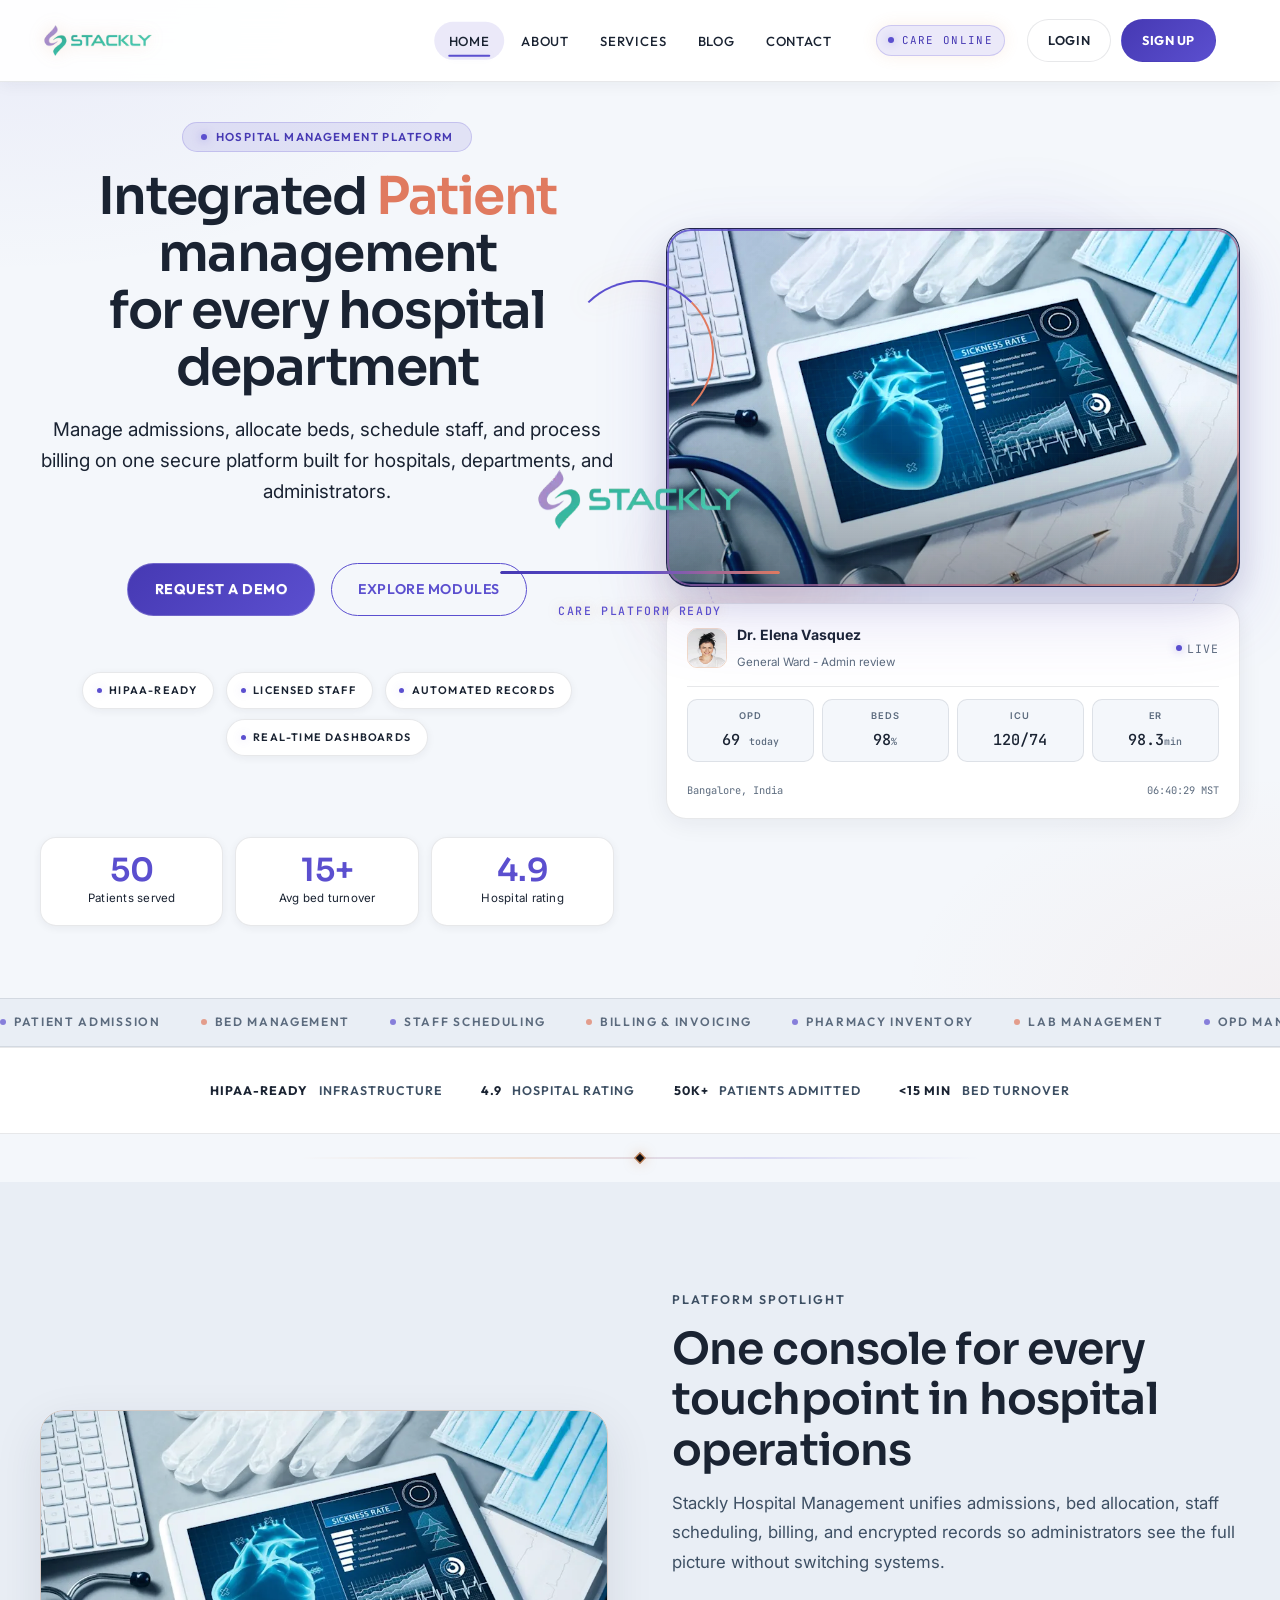
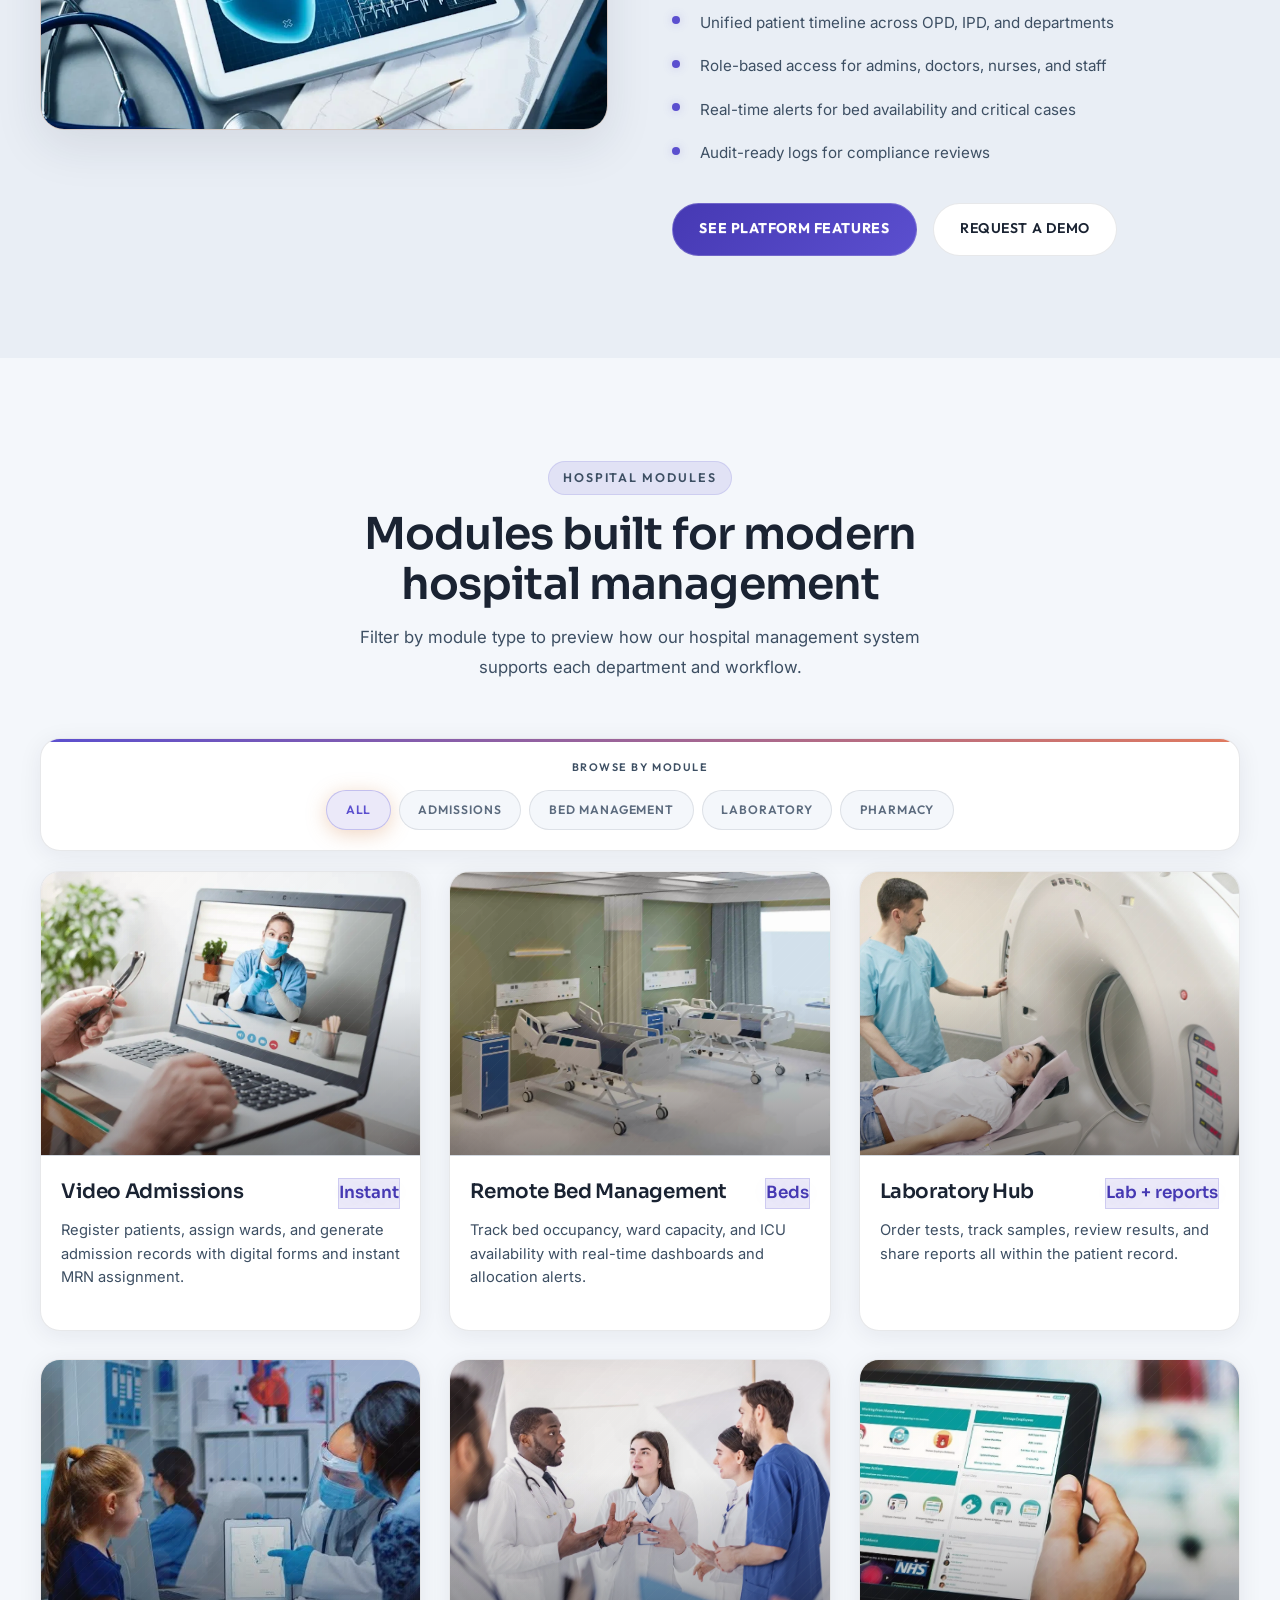
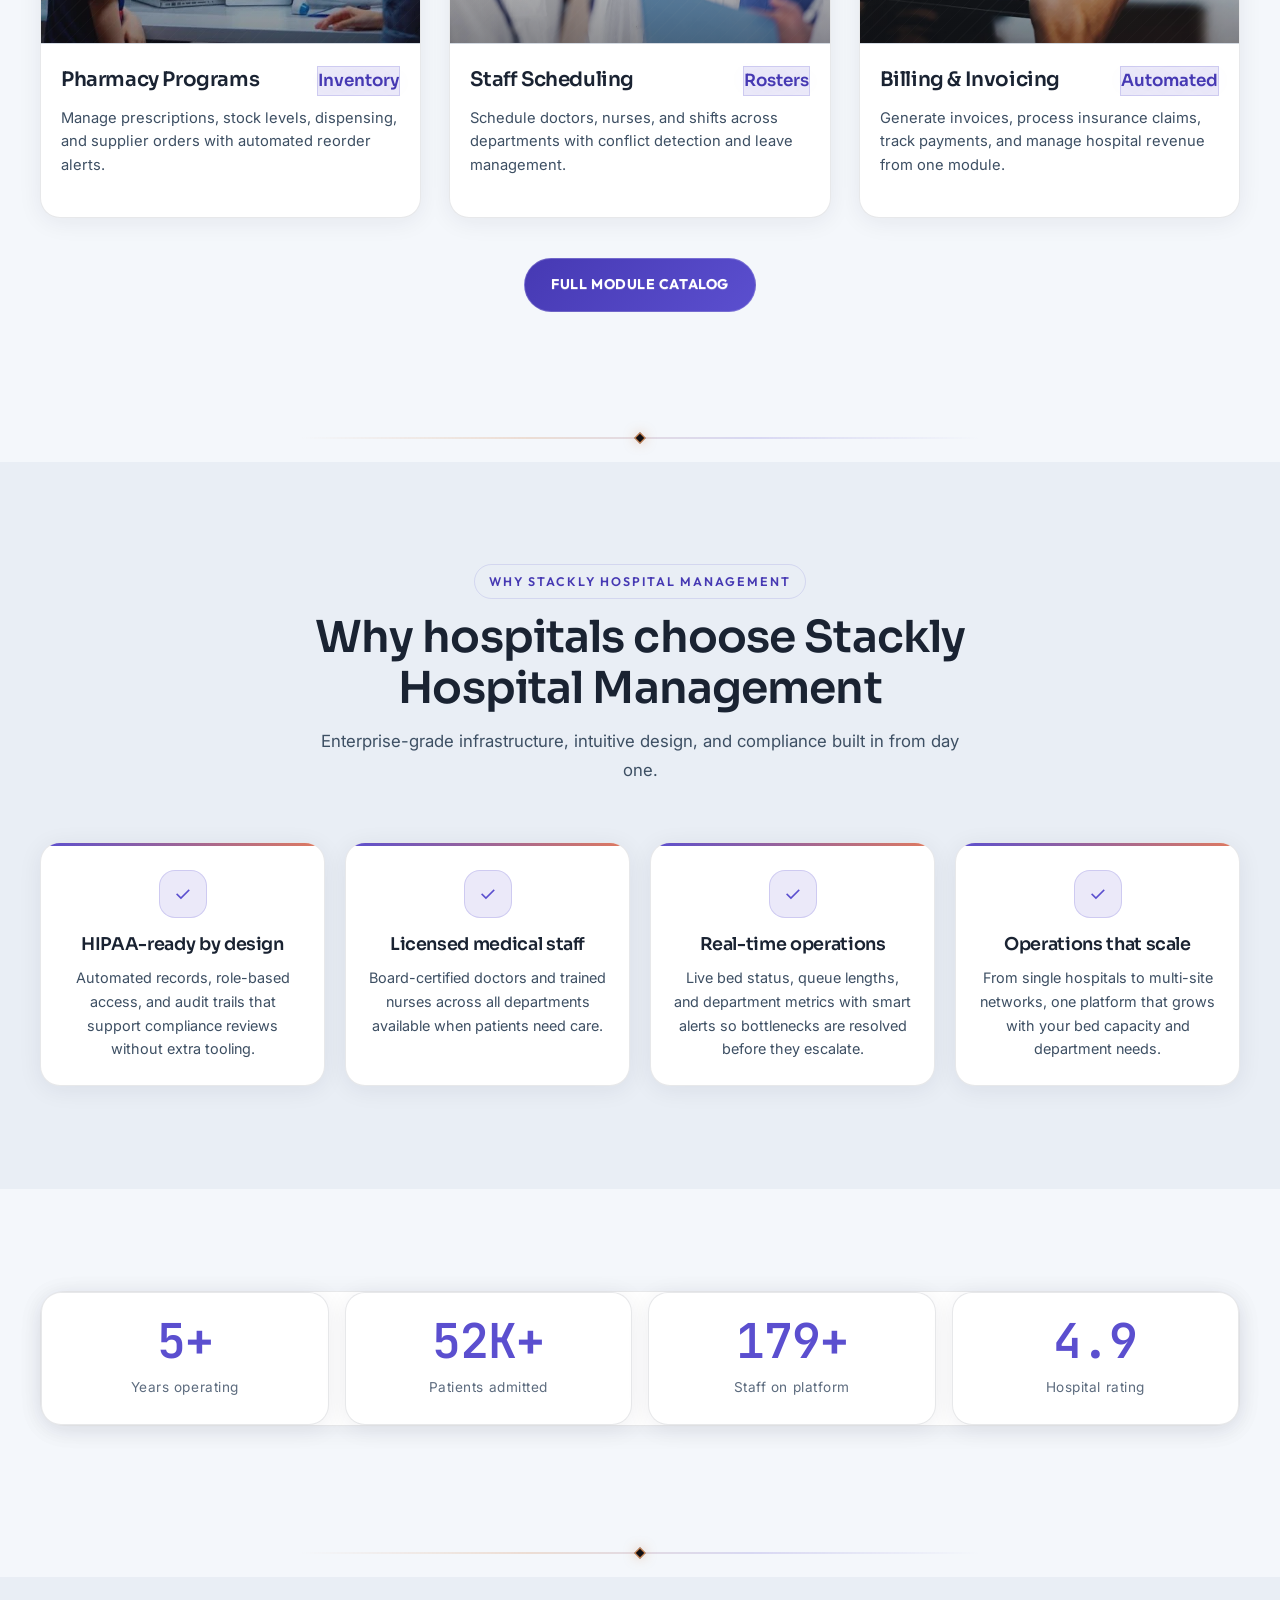
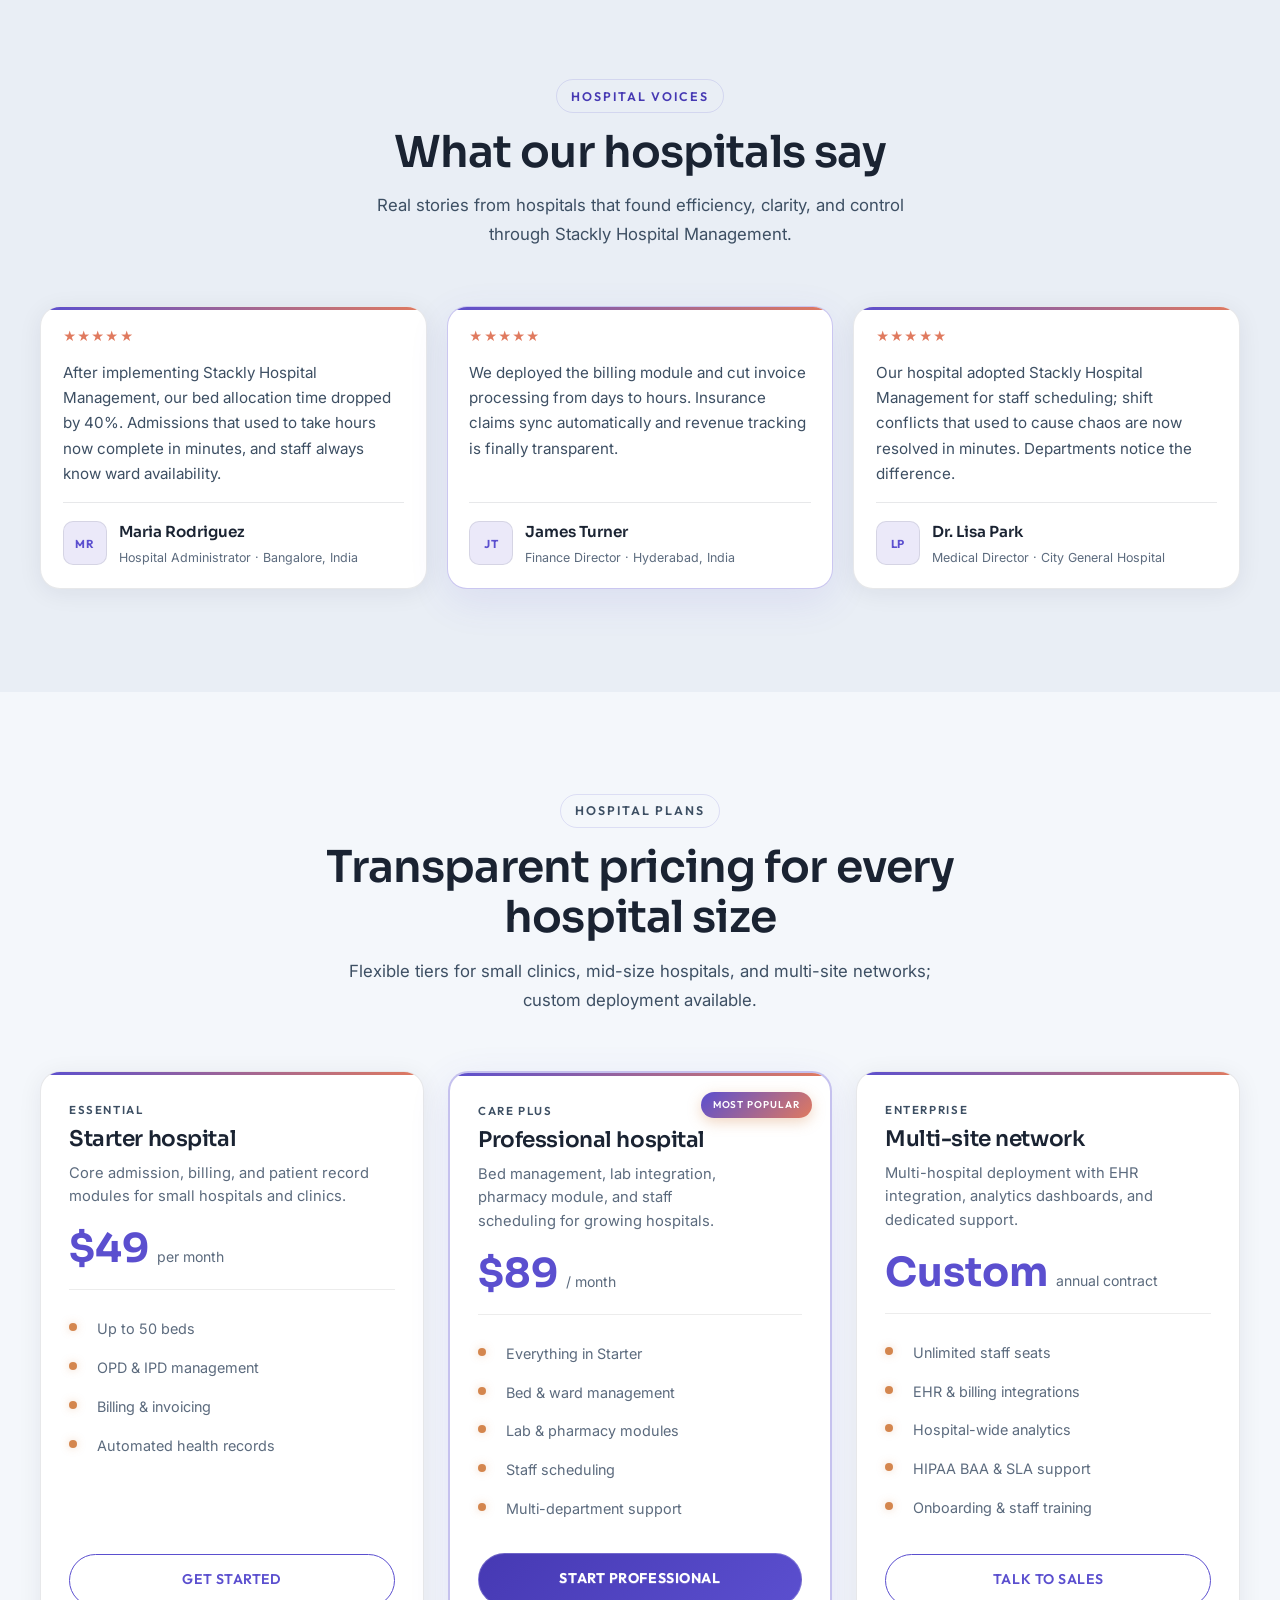
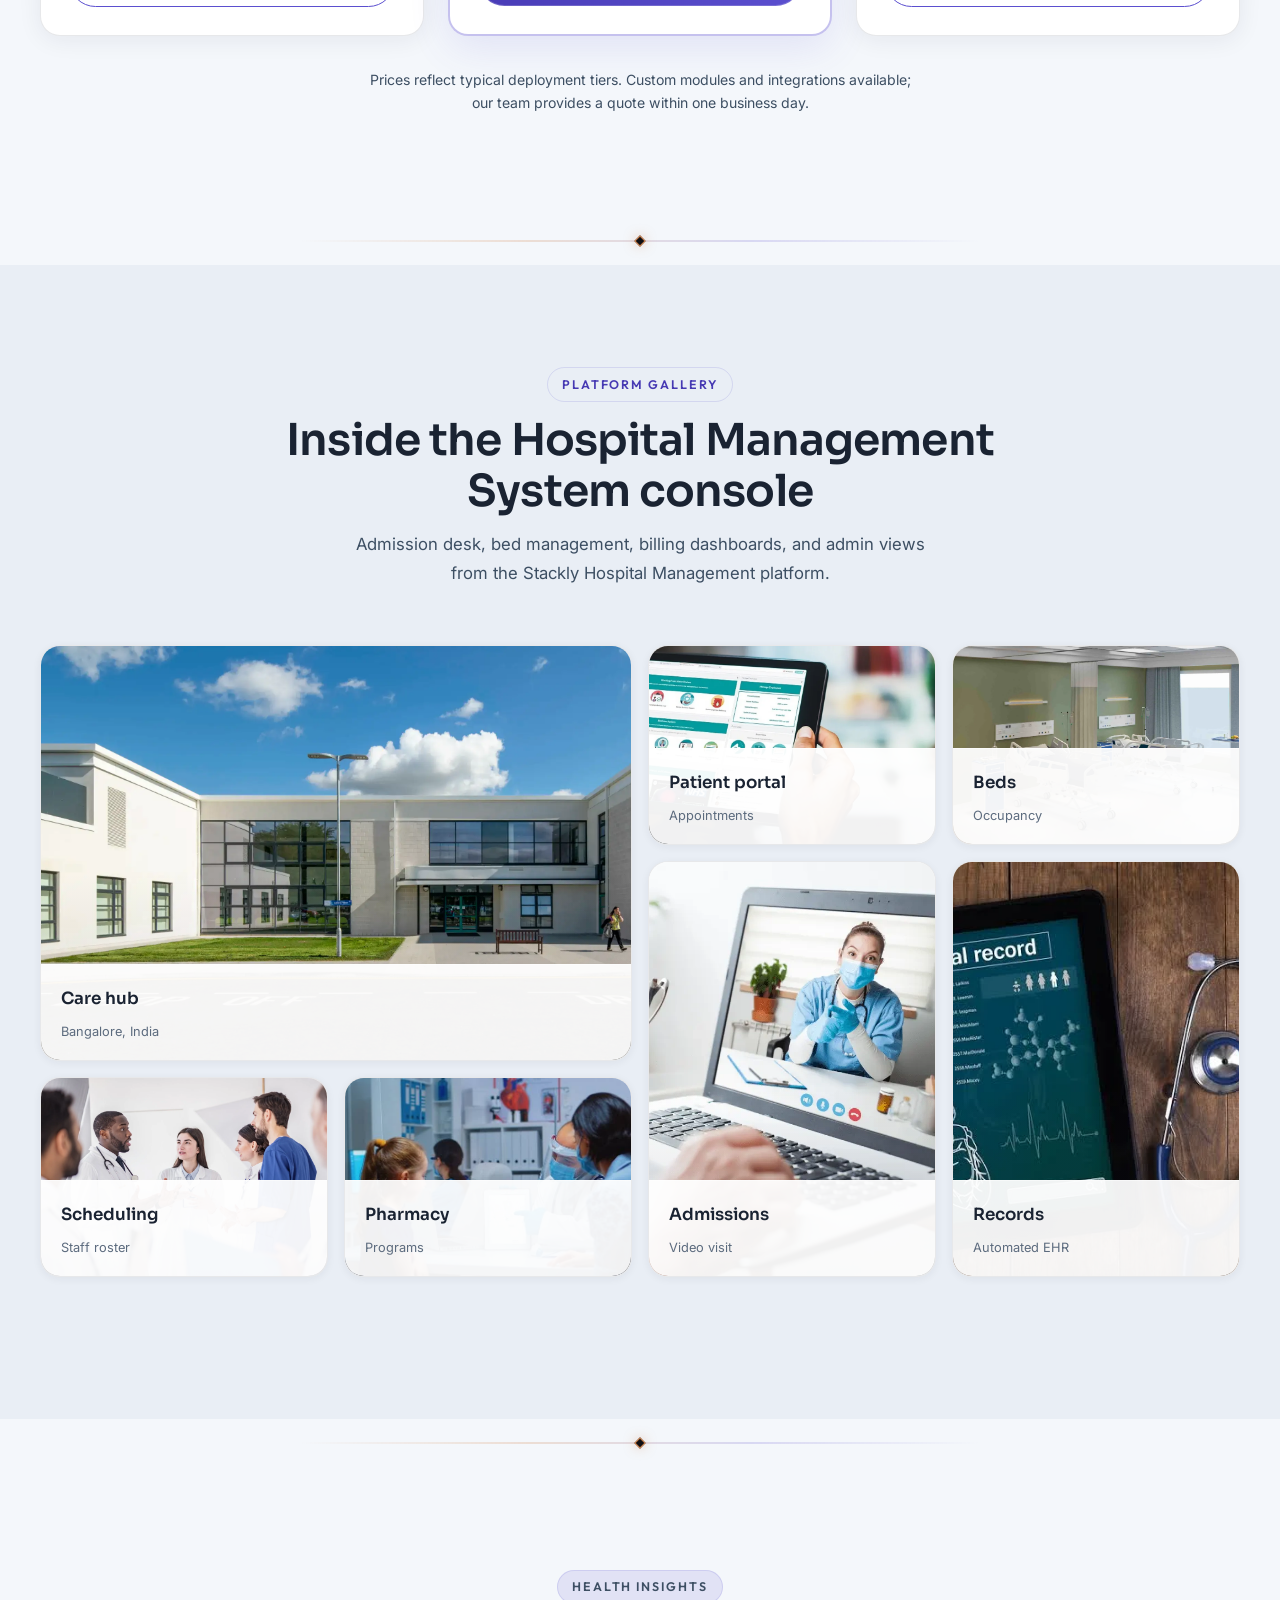
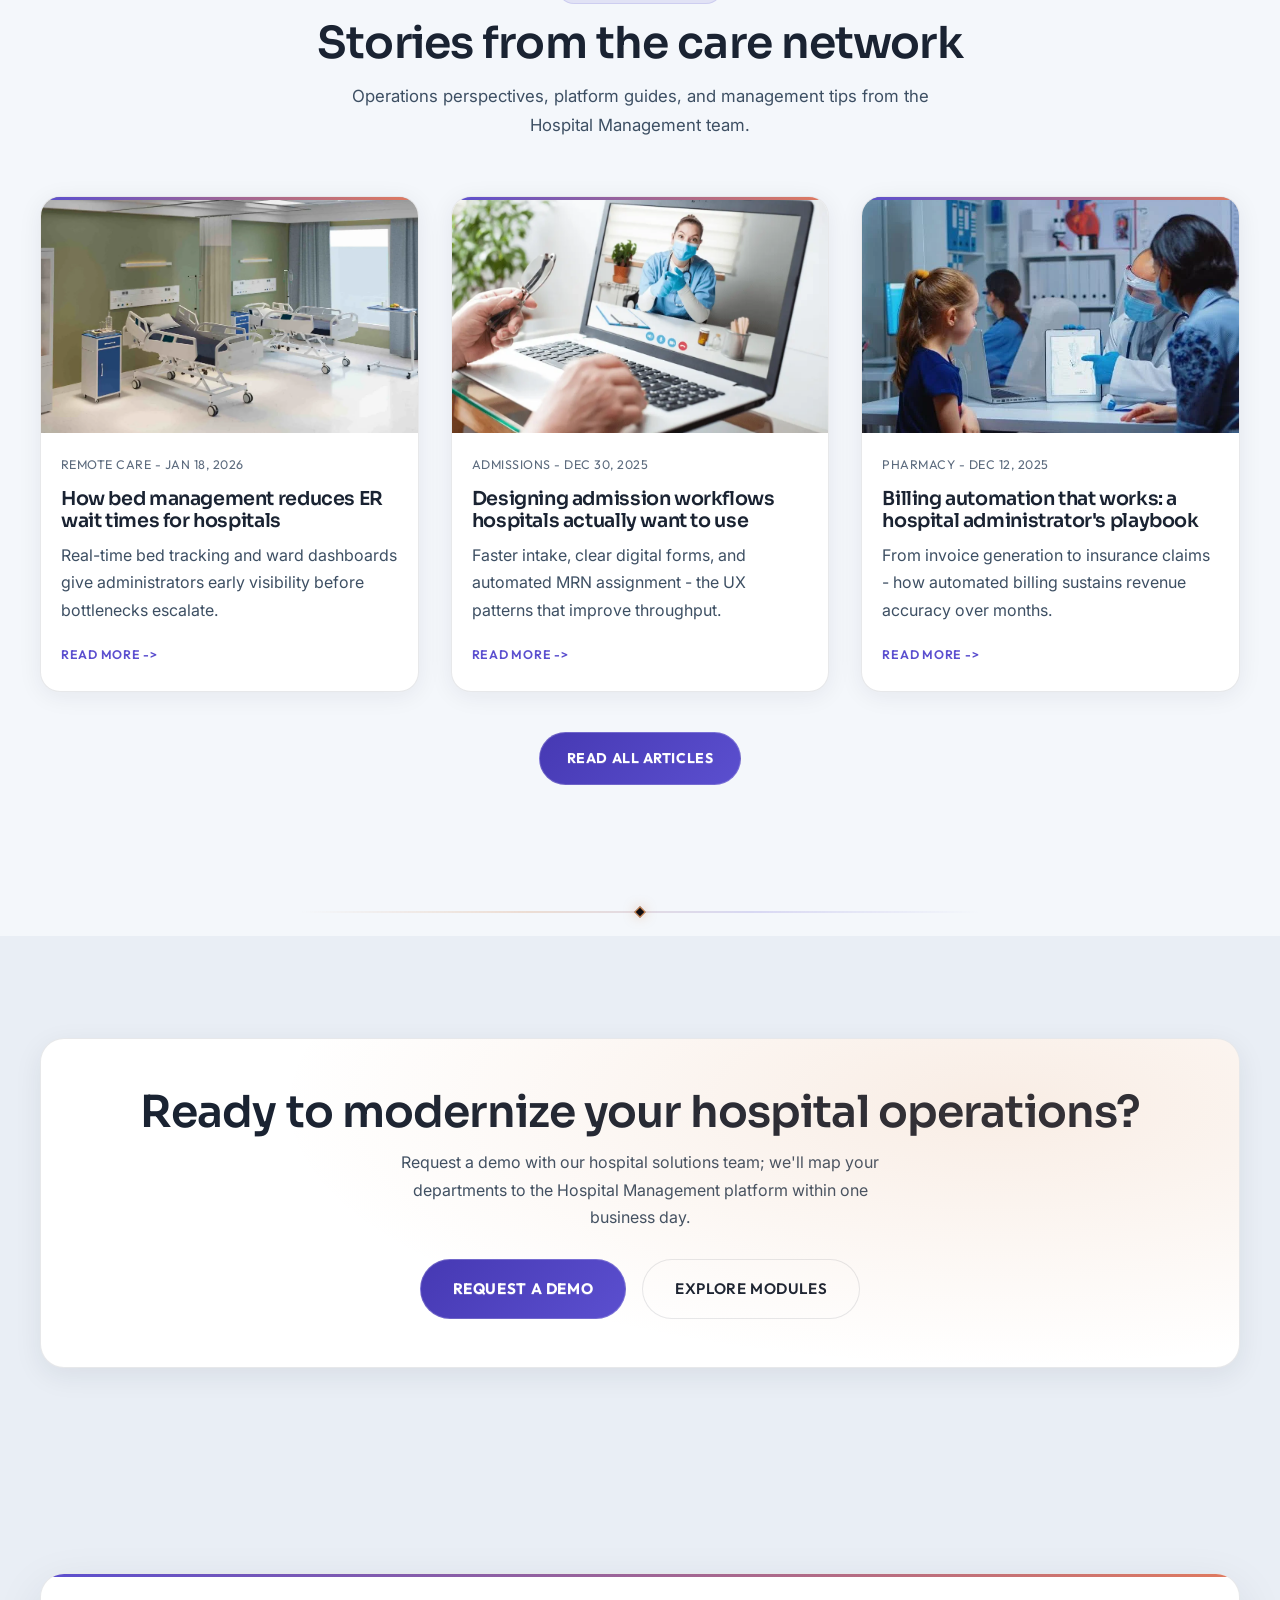
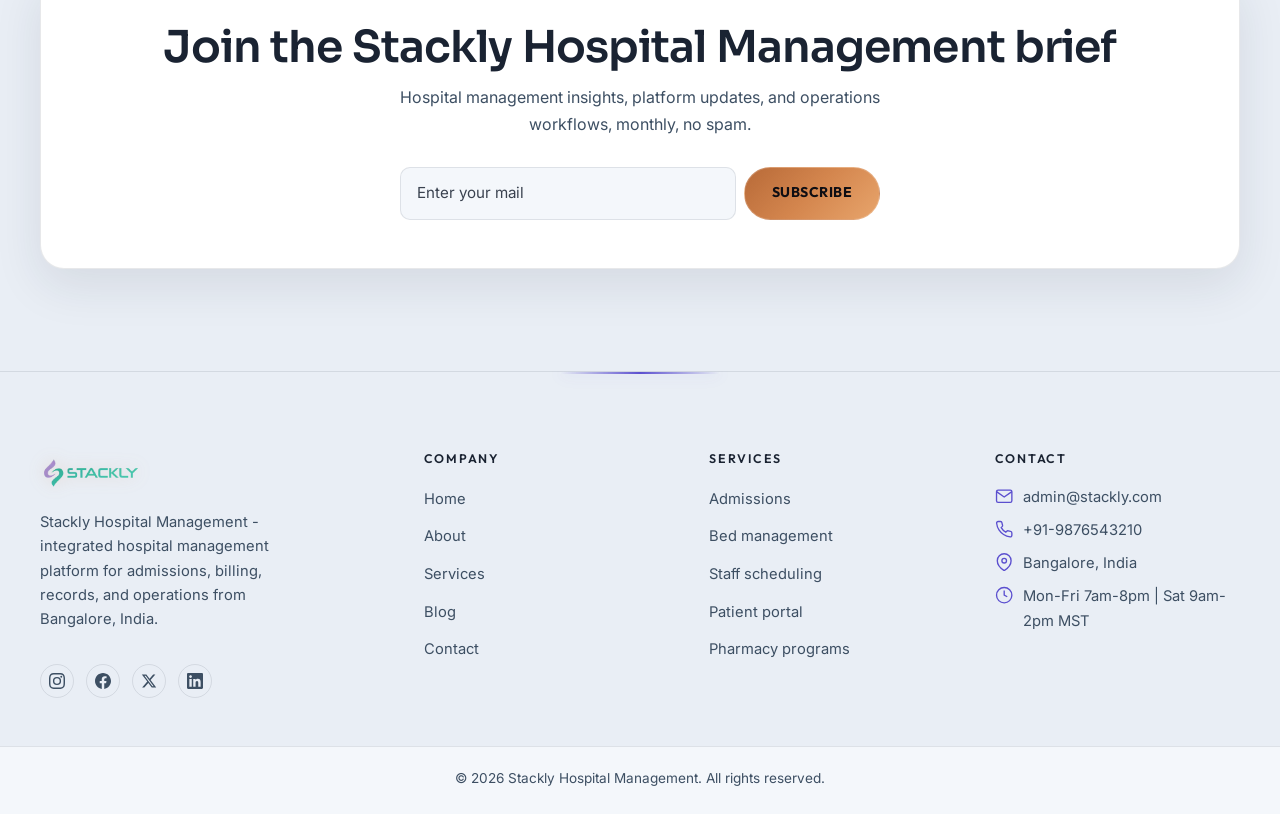
==== commit 8b8892a7: "reworked on testimonil and 404 page" ====
--- a/index.html
+++ b/index.html
@@ -316,38 +316,40 @@
           <h2 class="section__title" data-aos="fade-up" data-aos-delay="100">What our hospitals say</h2>
           <p class="section__lead" data-aos="fade-up" data-aos-delay="150">Real stories from hospitals that found efficiency, clarity, and control through Stackly Hospital Management.</p>
         </header>
-        <div class="testimonial-slider testimonial-slider--home glass-card" data-testimonial-slider data-aos="fade-up" aria-label="Hospital testimonials">
-          <button type="button" class="testimonial-slider__arrow testimonial-slider__arrow--prev" data-testimonial-prev aria-label="Previous testimonial">&#8249;</button>
-          <div class="testimonial-track">
-            <div class="testimonial-slides" data-testimonial-track>
-              <article class="testimonial-slide testimonial-slide--premium testimonial-slide--card" aria-hidden="false">
-                <header class="testimonial-head">
-                  <span class="testimonial-avatar" aria-hidden="true">MR</span>
-                  <div class="testimonial-meta"><strong>Maria Rodriguez</strong><span>Hospital Administrator · Bangalore, India</span></div>
-                  <div class="testimonial-stars" aria-label="5 out of 5 stars">&#9733;&#9733;&#9733;&#9733;&#9733;</div>
-                </header>
-                <blockquote class="testimonial-quote">After implementing Stackly Hospital Management, our bed allocation time dropped by 40%. Admissions that used to take hours now complete in minutes, and staff always know ward availability.</blockquote>
-              </article>
-              <article class="testimonial-slide testimonial-slide--premium testimonial-slide--card" aria-hidden="true">
-                <header class="testimonial-head">
-                  <span class="testimonial-avatar" aria-hidden="true">JT</span>
-                  <div class="testimonial-meta"><strong>James Turner</strong><span>Finance Director · Hyderabad, India</span></div>
-                  <div class="testimonial-stars" aria-label="5 out of 5 stars">&#9733;&#9733;&#9733;&#9733;&#9733;</div>
-                </header>
-                <blockquote class="testimonial-quote">We deployed the billing module and cut invoice processing from days to hours. Insurance claims sync automatically and revenue tracking is finally transparent.</blockquote>
-              </article>
-              <article class="testimonial-slide testimonial-slide--premium testimonial-slide--card" aria-hidden="true">
-                <header class="testimonial-head">
-                  <span class="testimonial-avatar" aria-hidden="true">LP</span>
-                  <div class="testimonial-meta"><strong>Dr. Lisa Park</strong><span>Medical Director · City General Hospital</span></div>
-                  <div class="testimonial-stars" aria-label="5 out of 5 stars">&#9733;&#9733;&#9733;&#9733;&#9733;</div>
-                </header>
-                <blockquote class="testimonial-quote">Our hospital adopted Stackly Hospital Management for staff scheduling; shift conflicts that used to cause chaos are now resolved in minutes. Departments notice the difference.</blockquote>
-              </article>
-            </div>
-          </div>
-          <button type="button" class="testimonial-slider__arrow testimonial-slider__arrow--next" data-testimonial-next aria-label="Next testimonial">&#8250;</button>
-          <div class="testimonial-dots" data-testimonial-dots role="tablist" aria-label="Testimonial pagination"></div>
+        <div class="testimonial-grid" data-aos="fade-up" aria-label="Hospital testimonials">
+          <article class="testimonial-card glass-card">
+            <div class="testimonial-card__stars" aria-label="5 out of 5 stars">&#9733;&#9733;&#9733;&#9733;&#9733;</div>
+            <blockquote class="testimonial-card__quote">After implementing Stackly Hospital Management, our bed allocation time dropped by 40%. Admissions that used to take hours now complete in minutes, and staff always know ward availability.</blockquote>
+            <footer class="testimonial-card__author">
+              <span class="testimonial-card__avatar" aria-hidden="true">MR</span>
+              <div class="testimonial-card__meta">
+                <strong>Maria Rodriguez</strong>
+                <span>Hospital Administrator · Bangalore, India</span>
+              </div>
+            </footer>
+          </article>
+          <article class="testimonial-card testimonial-card--featured glass-card">
+            <div class="testimonial-card__stars" aria-label="5 out of 5 stars">&#9733;&#9733;&#9733;&#9733;&#9733;</div>
+            <blockquote class="testimonial-card__quote">We deployed the billing module and cut invoice processing from days to hours. Insurance claims sync automatically and revenue tracking is finally transparent.</blockquote>
+            <footer class="testimonial-card__author">
+              <span class="testimonial-card__avatar" aria-hidden="true">JT</span>
+              <div class="testimonial-card__meta">
+                <strong>James Turner</strong>
+                <span>Finance Director · Hyderabad, India</span>
+              </div>
+            </footer>
+          </article>
+          <article class="testimonial-card glass-card">
+            <div class="testimonial-card__stars" aria-label="5 out of 5 stars">&#9733;&#9733;&#9733;&#9733;&#9733;</div>
+            <blockquote class="testimonial-card__quote">Our hospital adopted Stackly Hospital Management for staff scheduling; shift conflicts that used to cause chaos are now resolved in minutes. Departments notice the difference.</blockquote>
+            <footer class="testimonial-card__author">
+              <span class="testimonial-card__avatar" aria-hidden="true">LP</span>
+              <div class="testimonial-card__meta">
+                <strong>Dr. Lisa Park</strong>
+                <span>Medical Director · City General Hospital</span>
+              </div>
+            </footer>
+          </article>
         </div>
       </div>
     </section>
--- a/css/light-theme.css
+++ b/css/light-theme.css
@@ -605,6 +605,7 @@
 body.premium-theme .blog-card,
 body.premium-theme .menu-card,
 body.premium-theme .pricing-card,
+body.premium-theme .testimonial-card,
 body.premium-theme .team-card--light,
 body.premium-theme .blog-topic {
   clip-path: none !important;
@@ -628,7 +629,8 @@
 body.premium-theme .dish-card.glass-card::before,
 body.premium-theme .why-card.glass-card::before,
 body.premium-theme .blog-card.glass-card::before,
-body.premium-theme .pricing-card::before {
+body.premium-theme .pricing-card::before,
+body.premium-theme .testimonial-card.glass-card::before {
   content: "";
   position: absolute;
   top: 0;
@@ -643,7 +645,6 @@
   pointer-events: none;
 }
 
-body.premium-theme .testimonial-slider.glass-card::before,
 body.premium-theme .chef-pick.glass-card::before {
   display: none !important;
   content: none !important;
@@ -654,6 +655,7 @@
 body.premium-theme .why-card:hover,
 body.premium-theme .blog-card:hover,
 body.premium-theme .pricing-card:hover,
+body.premium-theme .testimonial-card:hover,
 body.premium-theme .team-card--light:hover,
 body.premium-theme .blog-topic:hover {
   transform: translateY(-4px);
@@ -796,31 +798,27 @@
 }
 
 /* Testimonials */
-body.premium-theme .testimonial-slider--home,
-body.premium-theme .testimonial-slider.glass-card {
+body.premium-theme .testimonial-grid {
+  width: 100%;
+}
+
+body.premium-theme .testimonial-card.glass-card {
   background: var(--color-surface) !important;
   border: 1px solid var(--color-line) !important;
   box-shadow: var(--shadow-md) !important;
 }
 
-body.premium-theme .testimonial-slide,
-body.premium-theme .testimonial-quote,
-body.premium-theme .testimonial-slide blockquote {
-  color: var(--color-ink) !important;
-  -webkit-text-fill-color: var(--color-ink) !important;
-}
-
-body.premium-theme .testimonial-meta span {
+body.premium-theme .testimonial-card__quote {
+  color: var(--color-body) !important;
+  -webkit-text-fill-color: var(--color-body) !important;
+}
+
+body.premium-theme .testimonial-card__meta span {
   color: var(--color-muted) !important;
 }
 
-body.premium-theme .testimonial-stars {
+body.premium-theme .testimonial-card__stars {
   color: var(--color-secondary) !important;
-}
-
-body.premium-theme .testimonial-dots button.is-active {
-  background: var(--color-accent);
-  box-shadow: 0 0 8px rgba(91, 79, 207, 0.4);
 }
 
 /* CTA bands */
@@ -2246,44 +2244,6 @@
 }
 
 /* � Homepage � reinforce light surfaces over premium.page-home dark rules � */
-body.premium-theme.page-home.theme-light .testimonial-slider--home.glass-card {
-  background: var(--color-surface) !important;
-  border: 1px solid var(--color-line) !important;
-  box-shadow: var(--shadow-card) !important;
-  max-width: 100%;
-  padding: 1.15rem 1.15rem 0 !important;
-  border-radius: var(--radius-lg) !important;
-}
-
-body.premium-theme.page-home.theme-light .testimonial-slide--premium {
-  background: transparent !important;
-  backdrop-filter: none !important;
-  -webkit-backdrop-filter: none !important;
-  border: none !important;
-}
-
-body.premium-theme.page-home.theme-light .testimonial-slider__arrow {
-  background: var(--color-surface) !important;
-  border-color: var(--color-line) !important;
-  color: var(--color-ink) !important;
-  box-shadow: var(--shadow-sm) !important;
-}
-
-body.premium-theme.page-home.theme-light .testimonial-slider__arrow:hover {
-  background: var(--color-accent-light) !important;
-  border-color: rgba(91, 79, 207, 0.28) !important;
-  color: var(--color-accent) !important;
-}
-
-body.premium-theme.page-home.theme-light .testimonial-dots button {
-  background: var(--color-line) !important;
-}
-
-body.premium-theme.page-home.theme-light .testimonial-dots button.is-active {
-  background: var(--color-accent) !important;
-  box-shadow: none !important;
-}
-
 body.premium-theme.page-home.theme-light #why-us .section__kicker,
 body.premium-theme.page-home.theme-light #why-us .section__title,
 body.premium-theme.page-home.theme-light #why-us .section__lead,
@@ -2311,43 +2271,6 @@
 body.premium-theme.page-home.theme-light #gallery-preview .section__lead {
   color: var(--color-body) !important;
   -webkit-text-fill-color: var(--color-body) !important;
-}
-
-body.premium-theme.page-home.theme-light .testimonial-slide blockquote,
-body.premium-theme.page-home.theme-light .testimonial-quote,
-body.premium-theme.page-home .testimonial-slide blockquote,
-body.premium-theme.page-home .testimonial-quote {
-  color: var(--color-ink) !important;
-  -webkit-text-fill-color: var(--color-ink) !important;
-  background: none !important;
-}
-
-body.premium-theme.page-home.theme-light .testimonial-meta strong,
-body.premium-theme.page-home .testimonial-meta strong {
-  color: var(--color-ink) !important;
-  -webkit-text-fill-color: var(--color-ink) !important;
-}
-
-body.premium-theme.page-home.theme-light .testimonial-meta span,
-body.premium-theme.page-home .testimonial-meta span {
-  color: var(--color-muted) !important;
-  -webkit-text-fill-color: var(--color-muted) !important;
-}
-
-body.premium-theme.page-home.theme-light .testimonial-stars,
-body.premium-theme.page-home .testimonial-stars {
-  color: var(--color-accent) !important;
-}
-
-body.premium-theme.page-home.theme-light .testimonial-card {
-  background: var(--color-surface) !important;
-  border: 1px solid var(--color-line) !important;
-  box-shadow: var(--shadow-card) !important;
-}
-
-body.premium-theme.page-home.theme-light .testimonial-card:hover {
-  border-color: rgba(91, 79, 207, 0.28) !important;
-  box-shadow: var(--shadow-lg) !important;
 }
 
 body.premium-theme.page-home.theme-light .section--testimonials .section__kicker,
@@ -2928,86 +2851,131 @@
 }
 
 /* Testimonials � vitals-card style */
-body.premium-theme.page-home.theme-light .testimonial-slider--home.glass-card {
+body.premium-theme.page-home.theme-light .testimonial-grid {
+  display: grid;
+  grid-template-columns: repeat(3, minmax(0, 1fr));
+  gap: 1.25rem;
+  width: 100%;
   max-width: 100%;
-  padding: 1.15rem 1.15rem 0 !important;
-  border-radius: var(--radius-lg) !important;
-}
-
-body.premium-theme.page-home.theme-light .testimonial-slide--card,
-body.premium-theme.page-home.theme-light .testimonial-slide--premium {
+  margin: 0;
+  align-items: stretch;
+}
+
+body.premium-theme.page-home.theme-light .testimonial-card {
   display: flex;
   flex-direction: column;
-  gap: 0;
-  padding: 0.25rem 0.15rem 1.35rem !important;
-}
-
-body.premium-theme.page-home.theme-light .testimonial-slide--card .testimonial-head,
-body.premium-theme.page-home.theme-light .testimonial-slide--premium .testimonial-head {
+  gap: 1rem;
+  height: 100%;
+  padding: calc(1.35rem + 3px) 1.35rem 1.25rem !important;
+  text-align: left;
+  background: var(--color-surface) !important;
+  border: 1px solid var(--color-line) !important;
+  border-radius: var(--radius-lg) !important;
+  box-shadow: var(--shadow-card) !important;
+  clip-path: none !important;
+  transition: transform 0.25s ease, box-shadow 0.25s ease, border-color 0.25s ease;
+}
+
+body.premium-theme.page-home.theme-light .testimonial-card:hover {
+  transform: translateY(-3px);
+  border-color: rgba(91, 79, 207, 0.28) !important;
+  box-shadow: var(--shadow-lg) !important;
+}
+
+body.premium-theme.page-home.theme-light .testimonial-card--featured {
+  border-color: rgba(91, 79, 207, 0.32) !important;
+  box-shadow: 0 12px 40px rgba(91, 79, 207, 0.1) !important;
+}
+
+body.premium-theme.page-home.theme-light .testimonial-card__stars {
+  color: var(--color-secondary) !important;
+  font-size: 0.8rem;
+  letter-spacing: 0.1em;
+  line-height: 1;
+}
+
+body.premium-theme.page-home.theme-light .testimonial-card__quote {
+  flex: 1;
+  margin: 0;
+  padding: 0;
+  border: none;
+  font-family: var(--font-body);
+  font-size: 0.95rem;
+  font-style: normal;
+  line-height: 1.65;
+  color: var(--color-body) !important;
+  -webkit-text-fill-color: var(--color-body) !important;
+  background: none !important;
+}
+
+body.premium-theme.page-home.theme-light .testimonial-card__author {
   display: flex;
   align-items: center;
-  gap: 0.7rem;
-  width: 100%;
-  margin: 0 0 0.85rem;
-  padding-bottom: 0.85rem;
-  border-bottom: 1px solid var(--color-line);
-}
-
-body.premium-theme.page-home.theme-light .testimonial-slide--card .testimonial-avatar,
-body.premium-theme.page-home.theme-light .testimonial-slide--premium .testimonial-avatar {
+  gap: 0.75rem;
+  margin-top: auto;
+  padding-top: 1rem;
+  border-top: 1px solid var(--color-line);
+}
+
+body.premium-theme.page-home.theme-light .testimonial-card__avatar {
+  display: grid;
+  place-items: center;
   width: 44px;
   height: 44px;
+  flex-shrink: 0;
   border-radius: 10px;
   border: 1px solid var(--color-line);
+  background: var(--color-accent-light);
+  font-family: var(--font-kicker);
   font-size: 0.72rem;
-}
-
-body.premium-theme.page-home.theme-light .testimonial-slide--card .testimonial-meta,
-body.premium-theme.page-home.theme-light .testimonial-slide--premium .testimonial-meta {
-  flex: 1;
-  min-width: 0;
-  text-align: left;
-}
-
-body.premium-theme.page-home.theme-light .testimonial-slide--card .testimonial-meta strong,
-body.premium-theme.page-home.theme-light .testimonial-slide--premium .testimonial-meta strong {
-  font-size: 0.9rem;
-  line-height: 1.25;
-}
-
-body.premium-theme.page-home.theme-light .testimonial-slide--card .testimonial-meta span,
-body.premium-theme.page-home.theme-light .testimonial-slide--premium .testimonial-meta span {
-  font-size: 0.72rem;
-  line-height: 1.35;
-  display: block;
-  margin-top: 0.12rem;
-}
-
-body.premium-theme.page-home.theme-light .testimonial-slide--card .testimonial-stars,
-body.premium-theme.page-home.theme-light .testimonial-slide--premium .testimonial-head .testimonial-stars {
-  margin-left: auto;
-  flex-shrink: 0;
-  font-size: 0.68rem;
+  font-weight: 700;
   letter-spacing: 0.04em;
   color: var(--color-accent) !important;
 }
 
-body.premium-theme.page-home.theme-light .testimonial-slide--card .testimonial-quote,
-body.premium-theme.page-home.theme-light .testimonial-slide--premium .testimonial-quote {
-  margin: 0;
-  padding: 1rem 1.05rem;
-  background: var(--color-base);
-  border: 1px solid var(--color-line);
-  border-radius: var(--radius-md);
-  font-family: var(--font-body);
-  font-style: normal;
+body.premium-theme.page-home.theme-light .testimonial-card__meta strong {
+  display: block;
+  font-family: var(--font-display);
   font-size: 0.95rem;
-  line-height: 1.65;
-  text-align: left;
-}
-
-body.premium-theme.page-home.theme-light .testimonial-dots {
-  padding-bottom: 1rem;
+  font-weight: 600;
+  color: var(--color-ink) !important;
+  -webkit-text-fill-color: var(--color-ink) !important;
+}
+
+body.premium-theme.page-home.theme-light .testimonial-card__meta span {
+  display: block;
+  margin-top: 0.15rem;
+  font-size: 0.78rem;
+  color: var(--color-muted) !important;
+  -webkit-text-fill-color: var(--color-muted) !important;
+}
+
+@media (max-width: 992px) {
+  body.premium-theme.page-home.theme-light .testimonial-grid {
+    grid-template-columns: 1fr;
+    gap: 1rem;
+    max-width: 36rem;
+    margin-inline: auto;
+  }
+
+  body.premium-theme.page-home.theme-light #testimonials .section__head--center {
+    text-align: left;
+    margin-inline: 0;
+  }
+
+  body.premium-theme.page-home.theme-light #testimonials .section__head--center .section__lead {
+    margin-inline: 0;
+  }
+}
+
+@media (max-width: 480px) {
+  body.premium-theme.page-home.theme-light .testimonial-card {
+    padding: calc(1.15rem + 3px) 1.15rem 1.1rem !important;
+  }
+
+  body.premium-theme.page-home.theme-light .testimonial-card__quote {
+    font-size: 0.9rem;
+  }
 }
 
 body.premium-theme .hero-vitals-strip__grid > div {
@@ -3017,38 +2985,6 @@
 
 /* Contact form + hub � mobile */
 @media (max-width: 768px) {
-  body.premium-theme.page-home.theme-light .testimonial-slider--home.glass-card {
-    padding: 0.85rem 0.85rem 0 !important;
-  }
-
-  body.premium-theme.page-home.theme-light .testimonial-slide--card .testimonial-head,
-  body.premium-theme.page-home.theme-light .testimonial-slide--premium .testimonial-head {
-    flex-wrap: wrap;
-    gap: 0.55rem 0.7rem;
-  }
-
-  body.premium-theme.page-home.theme-light .testimonial-slide--card .testimonial-stars,
-  body.premium-theme.page-home.theme-light .testimonial-slide--premium .testimonial-head .testimonial-stars {
-    margin-left: 0;
-    width: 100%;
-    padding-top: 0.15rem;
-  }
-
-  body.premium-theme.page-home.theme-light .testimonial-slide--card .testimonial-quote,
-  body.premium-theme.page-home.theme-light .testimonial-slide--premium .testimonial-quote {
-    padding: 0.9rem;
-    font-size: 0.9rem;
-  }
-
-  body.premium-theme.page-home.theme-light #testimonials .section__head--center {
-    text-align: left;
-    margin-inline: 0;
-  }
-
-  body.premium-theme.page-home.theme-light #testimonials .section__head--center .section__lead {
-    margin-inline: 0;
-  }
-
   body.premium-theme.page-contact .contact-hub {
     display: flex !important;
     flex-direction: column;
@@ -3151,10 +3087,274 @@
   body.premium-theme.page-contact .contact-form-card h2 {
     font-size: 1.25rem;
   }
-
-  body.premium-theme.page-home.theme-light .testimonial-slide--card .testimonial-avatar,
-  body.premium-theme.page-home.theme-light .testimonial-slide--premium .testimonial-avatar {
-    width: 40px;
-    height: 40px;
-  }
-}
+}
+
+/* 404 page � light split layout */
+html:has(body.page-error.theme-light),
+body.premium-theme.page-error.theme-light {
+  height: auto !important;
+  max-height: none !important;
+  min-height: 100dvh;
+  overflow: auto !important;
+  background: var(--color-base) !important;
+}
+
+body.premium-theme.page-error.theme-light .site-main {
+  height: auto !important;
+  max-height: none !important;
+  min-height: 100dvh;
+  overflow: visible !important;
+  padding-top: 0 !important;
+  background: var(--color-base) !important;
+}
+
+body.premium-theme.page-error.theme-light .error-page--split {
+  display: grid;
+  grid-template-columns: minmax(0, 1.05fr) minmax(0, 0.95fr);
+  align-items: stretch;
+  width: 100%;
+  min-height: 100dvh;
+  height: auto;
+  max-height: none;
+  padding: 0;
+  overflow: visible;
+  text-align: left;
+}
+
+body.premium-theme.page-error.theme-light .error-page__visual {
+  position: relative;
+  display: flex;
+  flex-direction: column;
+  align-items: center;
+  justify-content: center;
+  min-height: 100dvh;
+  overflow: hidden;
+  background: #0c1220;
+}
+
+body.premium-theme.page-error.theme-light .error-page__visual img {
+  position: absolute;
+  inset: 0;
+  width: 100%;
+  height: 100%;
+  object-fit: cover;
+  object-position: center;
+  filter: saturate(1.05) brightness(0.88) contrast(1.05);
+}
+
+body.premium-theme.page-error.theme-light .error-page__visual-overlay {
+  position: absolute;
+  inset: 0;
+  background:
+    linear-gradient(160deg, rgba(12, 18, 32, 0.55) 0%, rgba(12, 18, 32, 0.78) 100%),
+    radial-gradient(ellipse 80% 70% at 50% 40%, rgba(91, 79, 207, 0.18) 0%, transparent 70%);
+  pointer-events: none;
+}
+
+body.premium-theme.page-error.theme-light .error-page__visual-code {
+  position: relative;
+  z-index: 1;
+  margin: 0;
+  font-family: var(--font-display);
+  font-size: clamp(5rem, 16vw, 9rem);
+  font-weight: 700;
+  line-height: 1;
+  letter-spacing: -0.04em;
+  color: #ffffff !important;
+  -webkit-text-fill-color: #ffffff !important;
+  background: none !important;
+  -webkit-background-clip: unset !important;
+  background-clip: unset !important;
+  text-shadow:
+    0 2px 12px rgba(0, 0, 0, 0.45),
+    0 0 40px rgba(91, 79, 207, 0.35);
+  filter: none !important;
+}
+
+body.premium-theme.page-error.theme-light .error-page__visual p {
+  max-width: none;
+  margin-bottom: 0;
+}
+
+body.premium-theme.page-error.theme-light .error-page__visual-tag {
+  position: relative;
+  z-index: 1;
+  margin: 0.85rem 0 0;
+  font-family: var(--font-kicker);
+  font-size: 0.72rem;
+  font-weight: 700;
+  letter-spacing: 0.2em;
+  text-transform: uppercase;
+  color: #8ee4b8 !important;
+  -webkit-text-fill-color: #8ee4b8 !important;
+}
+
+body.premium-theme.page-error.theme-light .error-page__panel {
+  display: flex;
+  flex-direction: column;
+  justify-content: center;
+  min-height: 100dvh;
+  padding: clamp(2rem, 5vw, 3.5rem) clamp(1.5rem, 5vw, 4rem);
+  background: var(--color-base);
+}
+
+body.premium-theme.page-error.theme-light .error-page__logo {
+  display: inline-flex;
+  margin-bottom: clamp(1.5rem, 4vh, 2.5rem);
+  max-width: 200px;
+}
+
+body.premium-theme.page-error.theme-light .error-page__logo img {
+  width: 100%;
+  height: auto;
+  display: block;
+}
+
+body.premium-theme.page-error.theme-light .error-page__panel-inner {
+  max-width: 28rem;
+}
+
+body.premium-theme.page-error.theme-light .error-page__panel .section__kicker {
+  margin: 0 0 0.65rem;
+  color: var(--color-accent-dark) !important;
+  -webkit-text-fill-color: var(--color-accent-dark) !important;
+  background: none !important;
+  border: none !important;
+  padding: 0 !important;
+  letter-spacing: 0.18em;
+}
+
+body.premium-theme.page-error.theme-light .error-page__panel .section__kicker::before {
+  content: none !important;
+}
+
+body.premium-theme.page-error.theme-light .error-page__panel h1 {
+  margin: 0 0 0.85rem;
+  font-size: clamp(1.65rem, 3.5vw, 2.35rem);
+  line-height: 1.15;
+  color: var(--color-ink) !important;
+  -webkit-text-fill-color: var(--color-ink) !important;
+  background: none !important;
+  text-shadow: none !important;
+}
+
+body.premium-theme.page-error.theme-light .error-page__lead {
+  margin: 0 0 1.5rem;
+  max-width: 42ch;
+  font-size: 1rem;
+  line-height: 1.65;
+  color: var(--color-body) !important;
+  -webkit-text-fill-color: var(--color-body) !important;
+}
+
+body.premium-theme.page-error.theme-light .error-page__actions {
+  display: flex;
+  flex-wrap: wrap;
+  gap: 0.75rem;
+  justify-content: flex-start;
+  margin-bottom: 1.75rem;
+}
+
+body.premium-theme.page-error.theme-light .error-page__actions .btn {
+  min-height: 48px;
+  padding: 0.75rem 1.35rem;
+}
+
+body.premium-theme.page-error.theme-light .error-page__links {
+  display: flex;
+  flex-wrap: wrap;
+  gap: 0.5rem 0.65rem;
+  margin: 0;
+  padding-top: 1.25rem;
+  border-top: 1px solid var(--color-line);
+}
+
+body.premium-theme.page-error.theme-light .error-page__links a {
+  display: inline-flex;
+  align-items: center;
+  padding: 0.45rem 0.85rem;
+  border-radius: 999px;
+  border: 1px solid var(--color-line);
+  background: var(--color-surface);
+  font-family: var(--font-body);
+  font-size: 0.82rem;
+  font-weight: 500;
+  letter-spacing: normal;
+  text-transform: none;
+  color: var(--color-body) !important;
+  text-decoration: none;
+  transition: border-color 0.2s ease, color 0.2s ease, background 0.2s ease;
+}
+
+body.premium-theme.page-error.theme-light .error-page__links a:hover {
+  border-color: rgba(91, 79, 207, 0.28);
+  background: var(--color-accent-light);
+  color: var(--color-accent) !important;
+}
+
+@media (max-width: 900px) {
+  body.premium-theme.page-error.theme-light .error-page--split {
+    grid-template-columns: 1fr;
+    min-height: auto;
+  }
+
+  body.premium-theme.page-error.theme-light .error-page__visual {
+    min-height: clamp(220px, 38vh, 320px);
+  }
+
+  body.premium-theme.page-error.theme-light .error-page__visual-code {
+    font-size: clamp(4rem, 22vw, 6rem);
+  }
+
+  body.premium-theme.page-error.theme-light .error-page__panel {
+    min-height: auto;
+    padding: 2rem 1.25rem 2.5rem;
+  }
+
+  body.premium-theme.page-error.theme-light .error-page__logo {
+    margin-bottom: 1.25rem;
+  }
+}
+
+@media (max-width: 480px) {
+  body.premium-theme.page-error.theme-light .error-page__actions {
+    flex-direction: column;
+  }
+
+  body.premium-theme.page-error.theme-light .error-page__actions .btn {
+    width: 100%;
+    justify-content: center;
+  }
+}
+
+/* 404 � beat premium.css white-text overrides */
+body.premium-theme.page-error.theme-light .error-page h1,
+body.premium-theme.page-error.theme-light .error-page__panel h1 {
+  color: #1a2332 !important;
+  -webkit-text-fill-color: #1a2332 !important;
+  background: none !important;
+  -webkit-background-clip: unset !important;
+  background-clip: unset !important;
+  text-shadow: none !important;
+}
+
+body.premium-theme.page-error.theme-light .error-page__lead,
+body.premium-theme.page-error.theme-light .error-page p.error-page__lead {
+  color: #3d4f63 !important;
+  -webkit-text-fill-color: #3d4f63 !important;
+}
+
+body.premium-theme.page-error.theme-light .error-page__panel .section__kicker {
+  color: #4338a8 !important;
+  -webkit-text-fill-color: #4338a8 !important;
+}
+
+body.premium-theme.page-error.theme-light .error-page__links a {
+  color: #3d4f63 !important;
+  -webkit-text-fill-color: #3d4f63 !important;
+}
+
+body.premium-theme.page-error.theme-light .error-page__links a:hover {
+  color: #5b4fcf !important;
+  -webkit-text-fill-color: #5b4fcf !important;
+}
